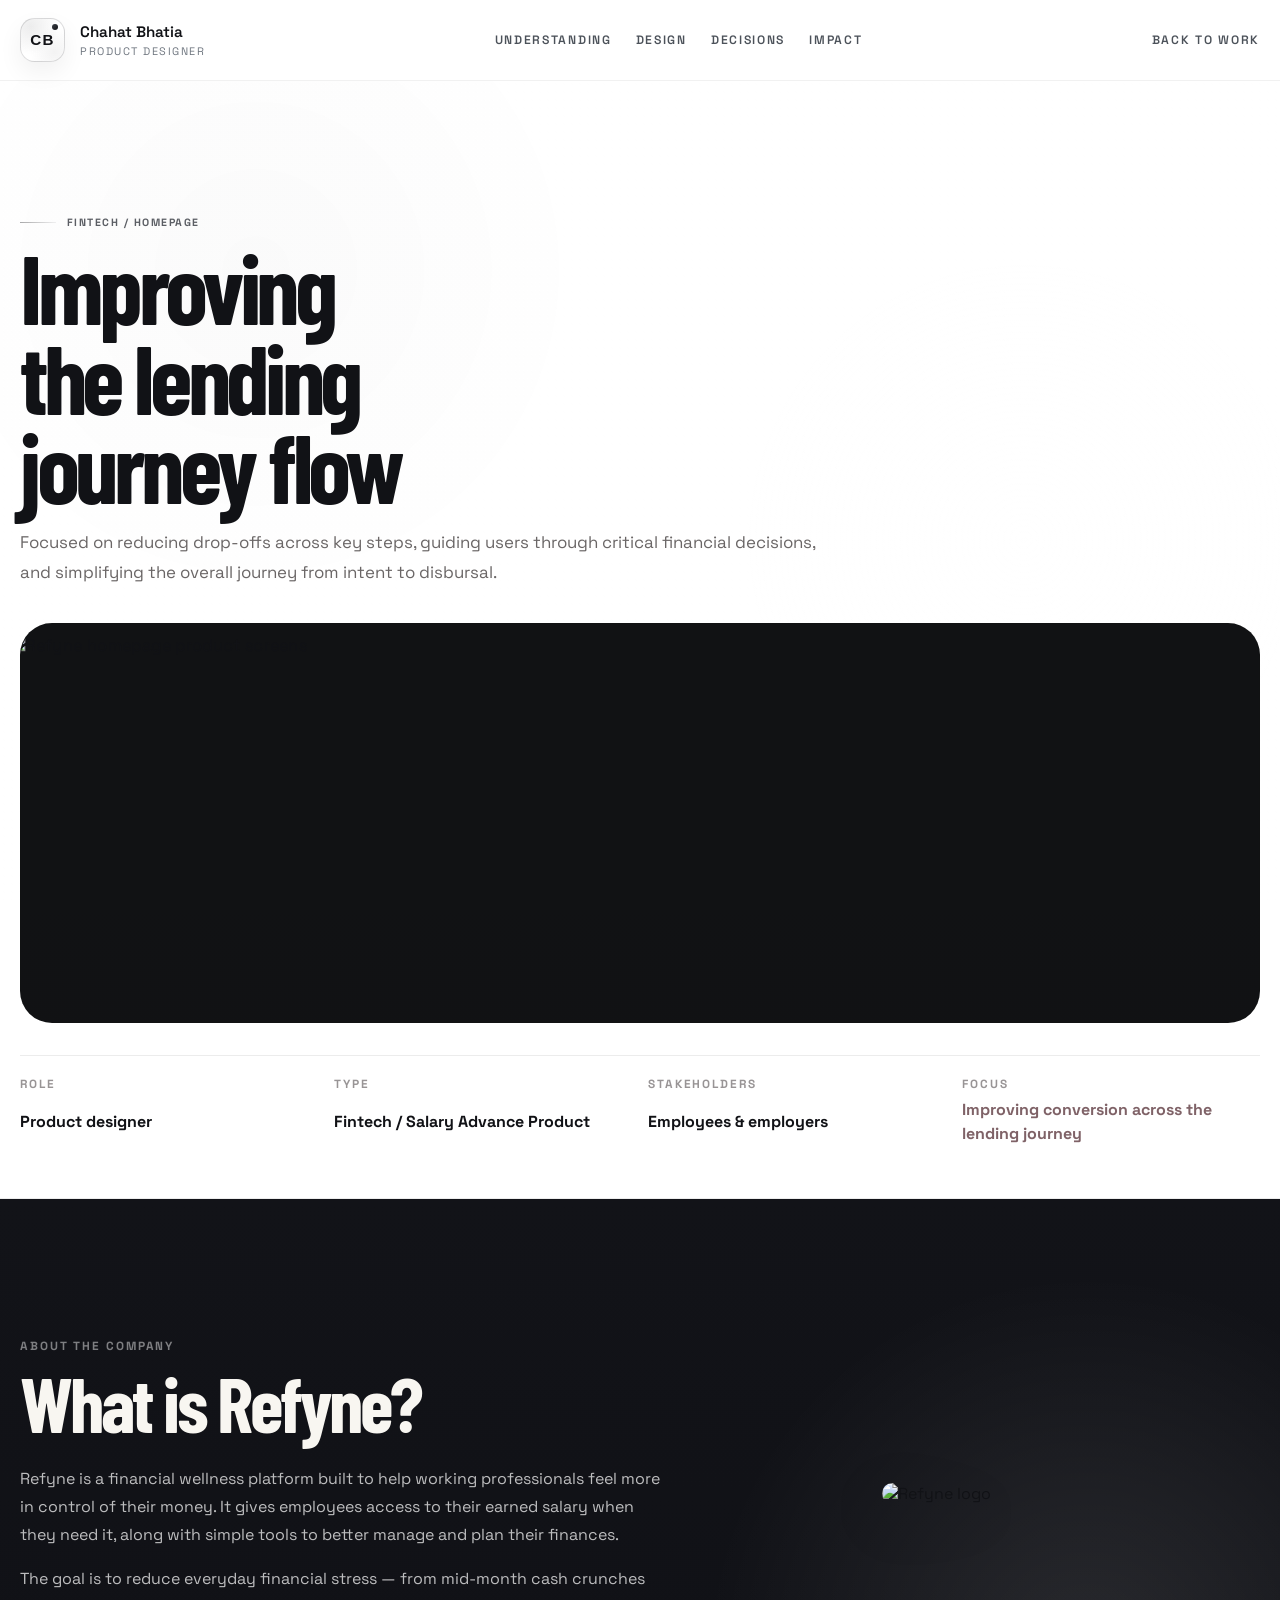
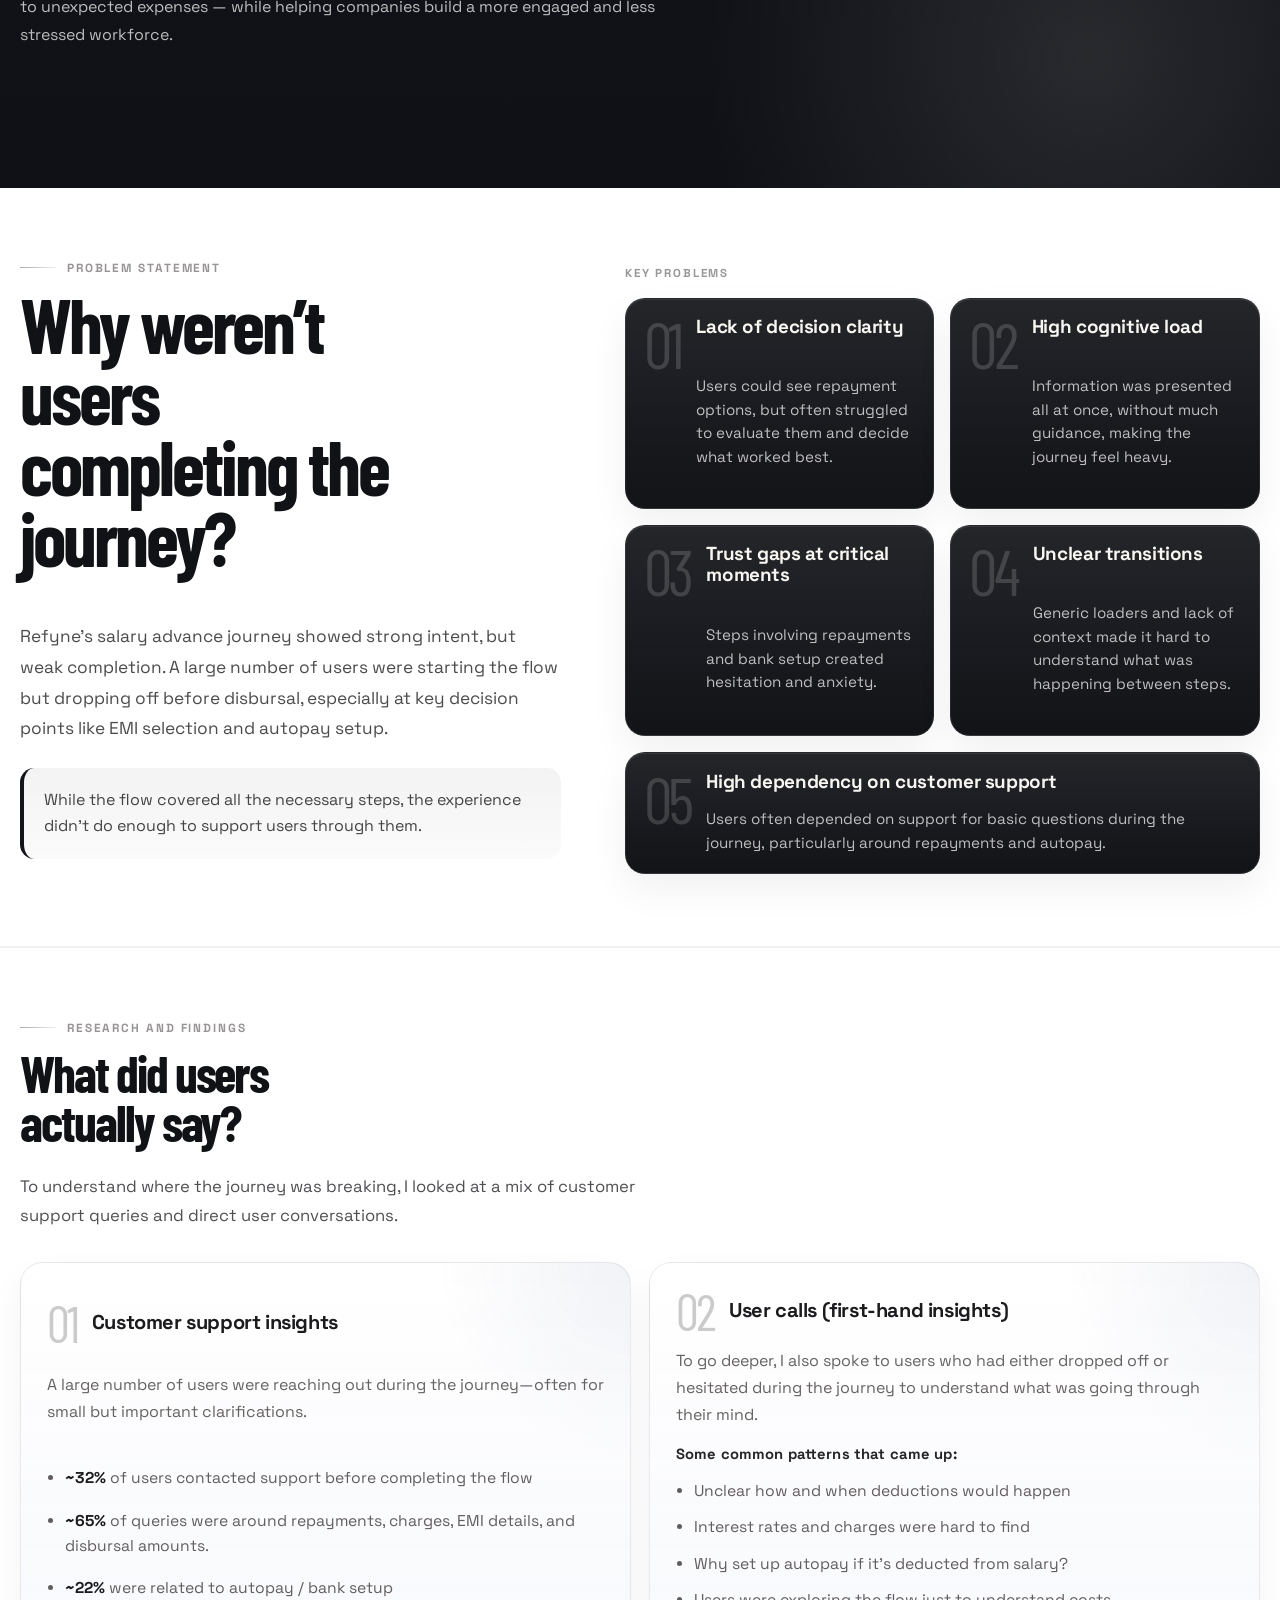
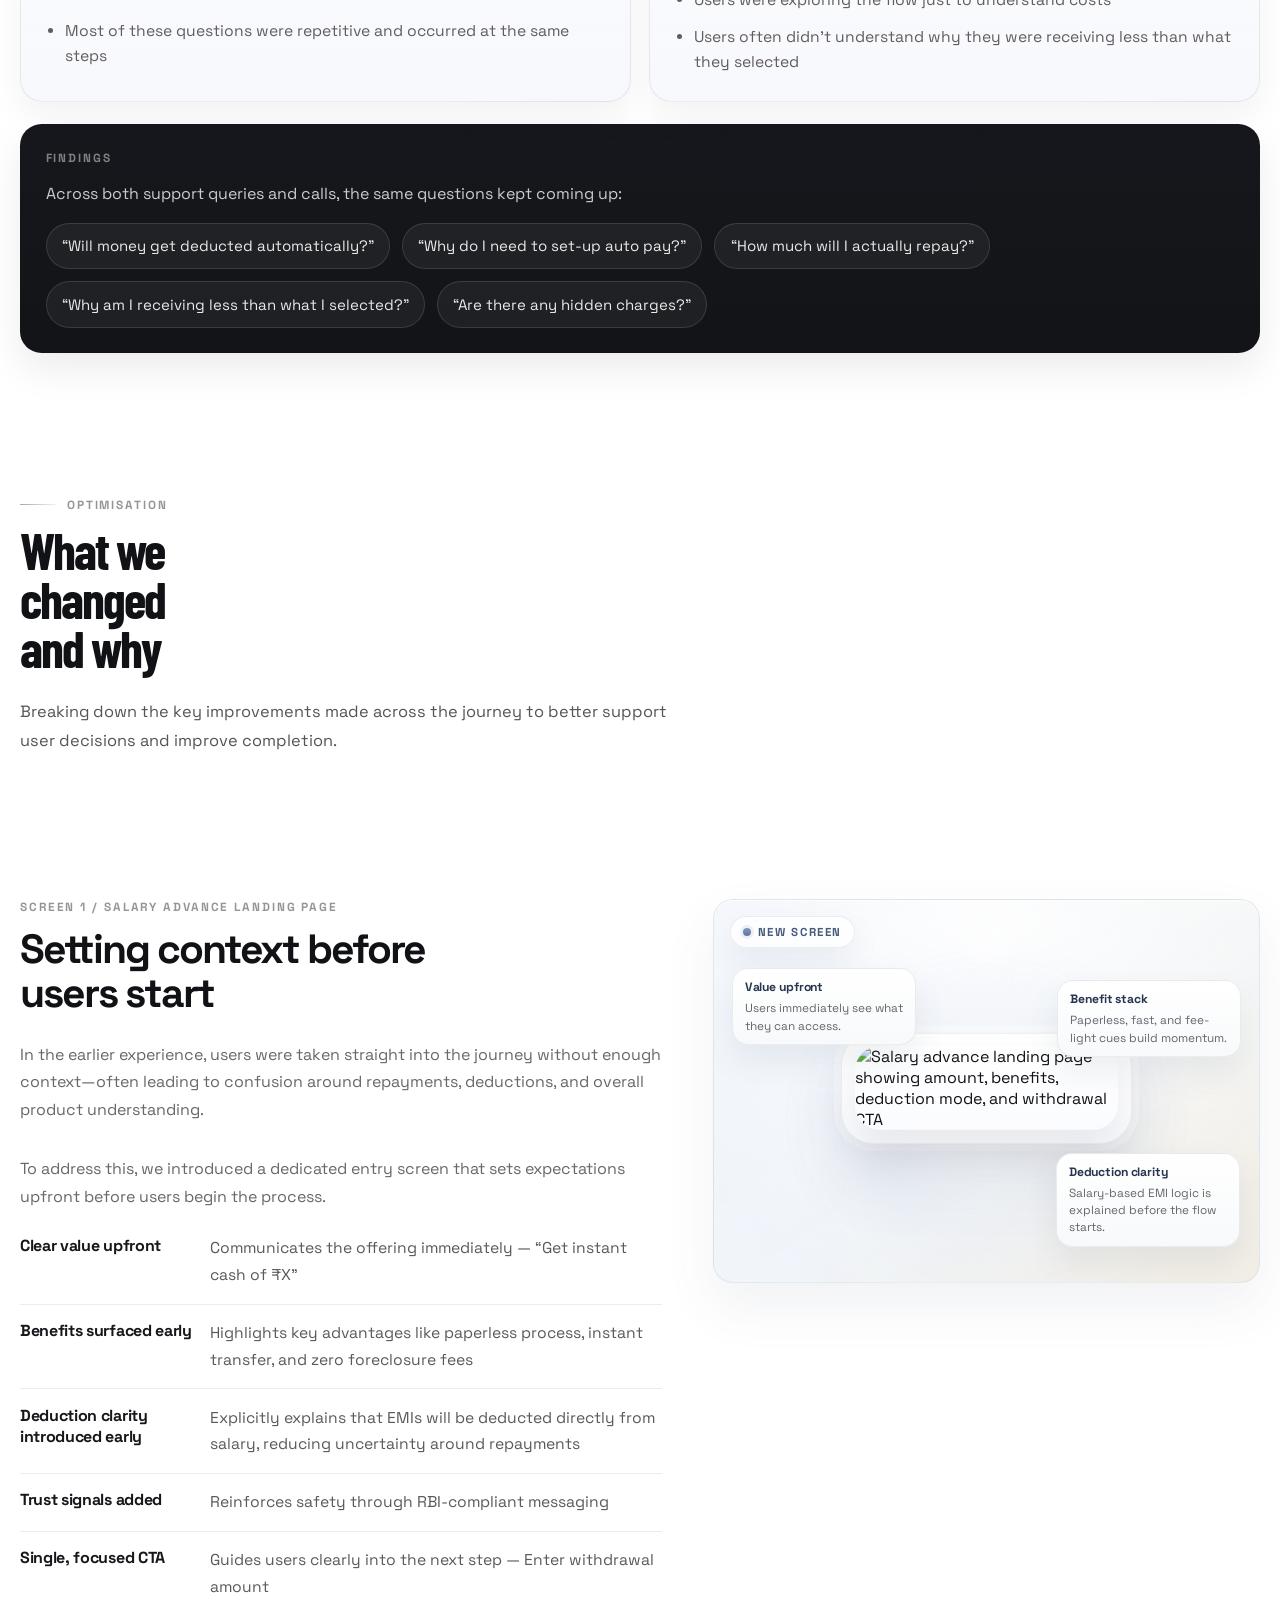
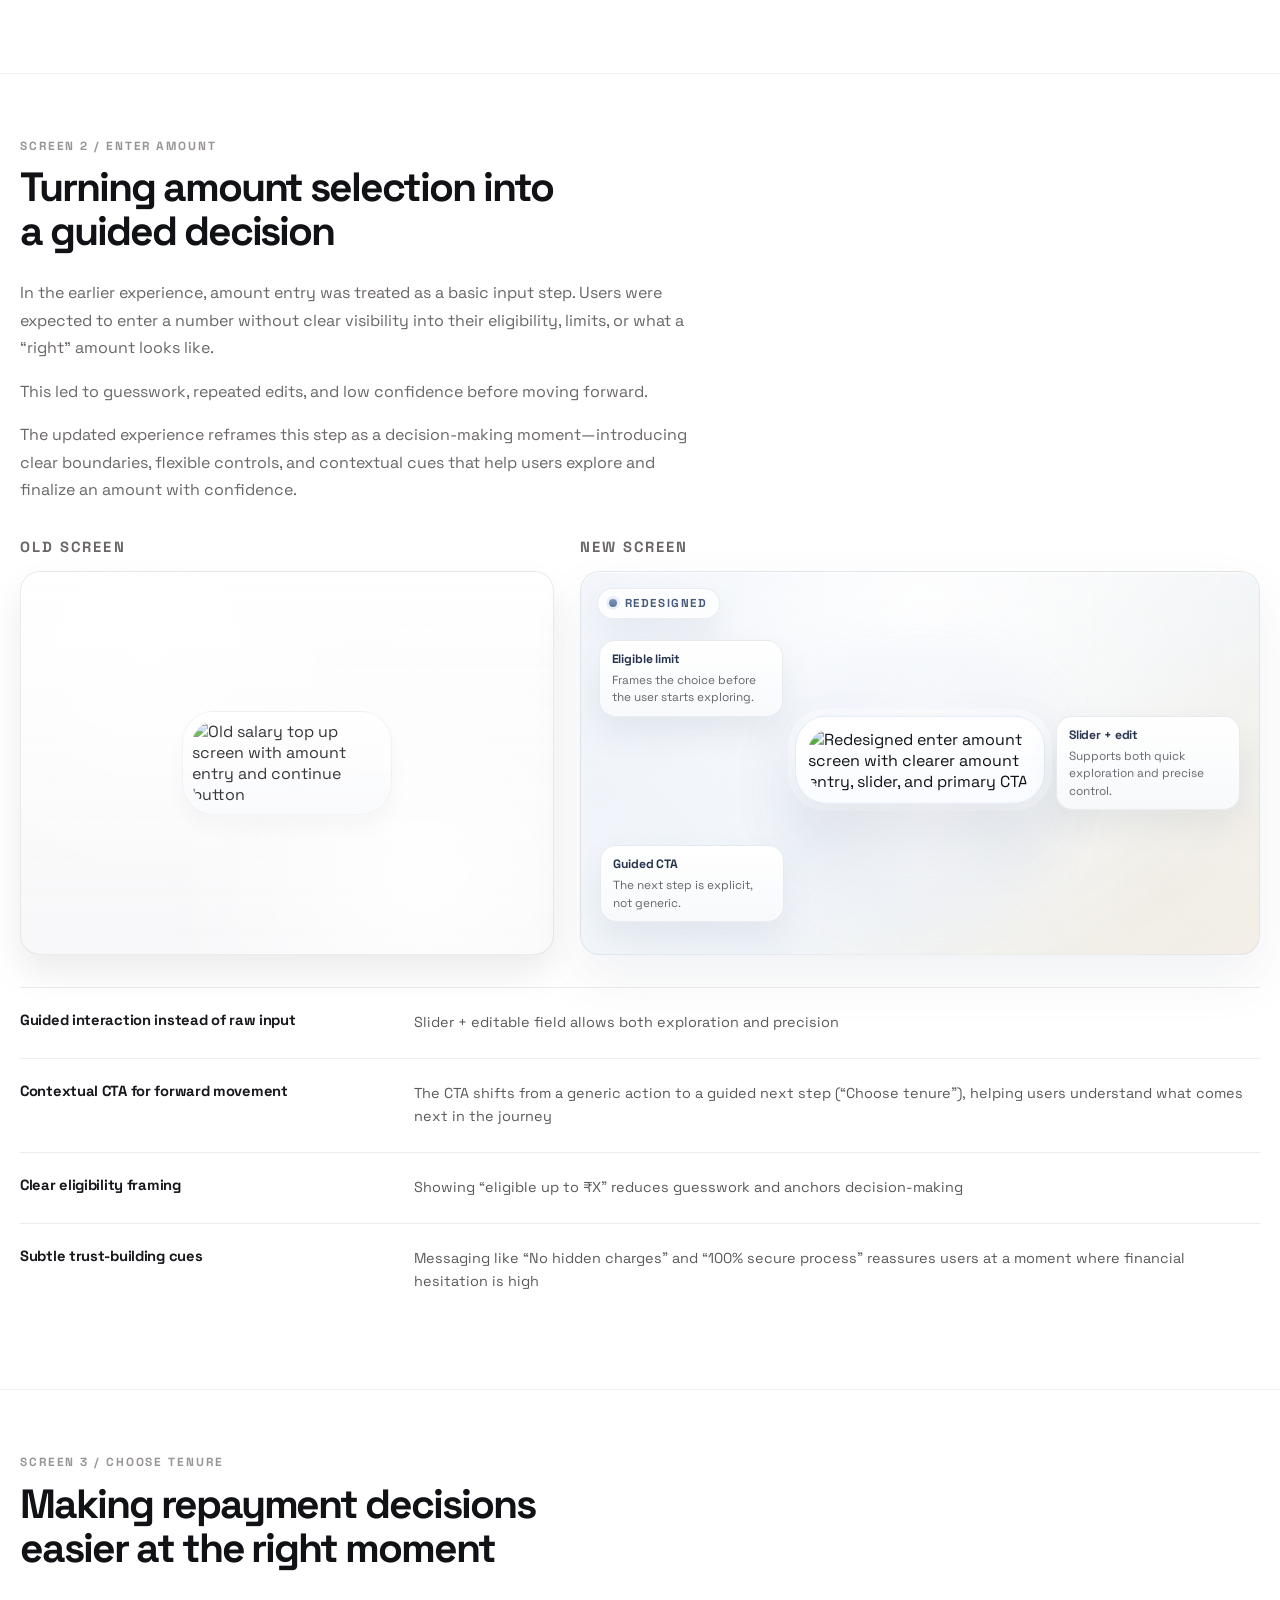
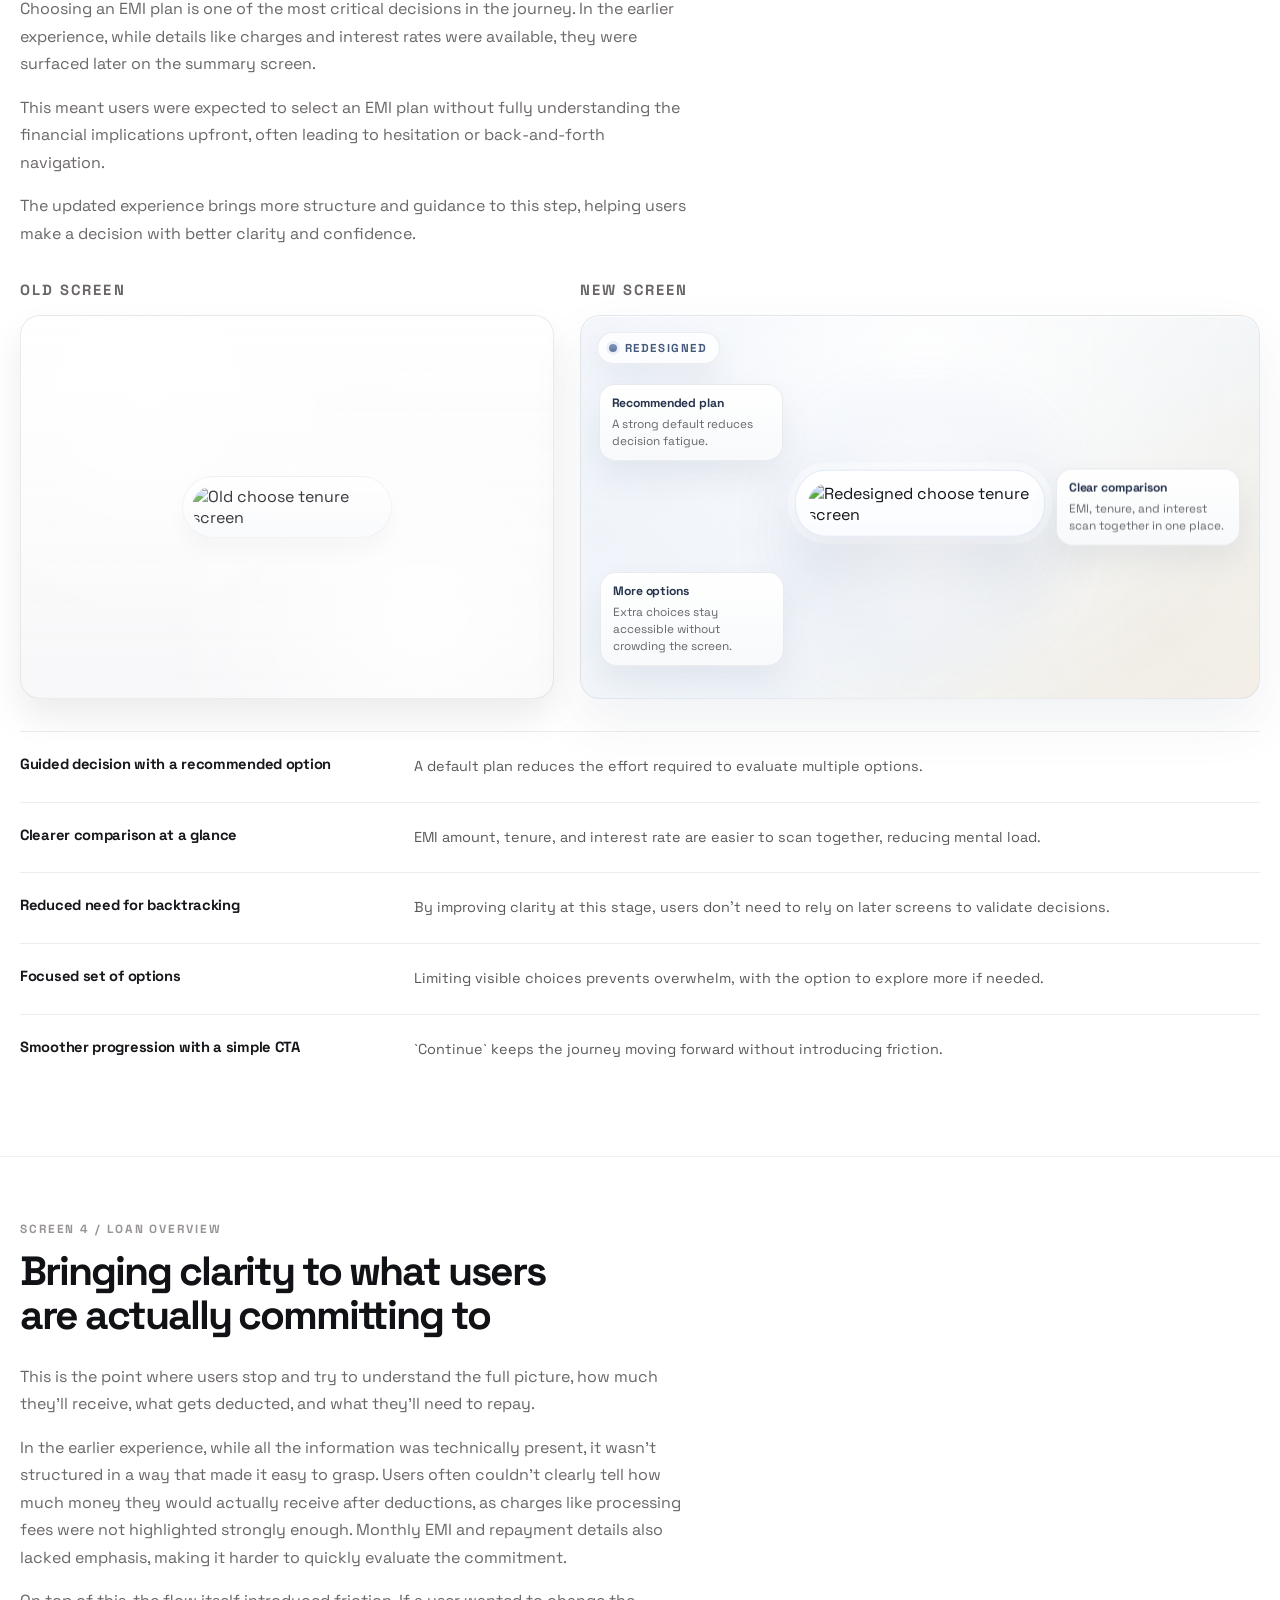
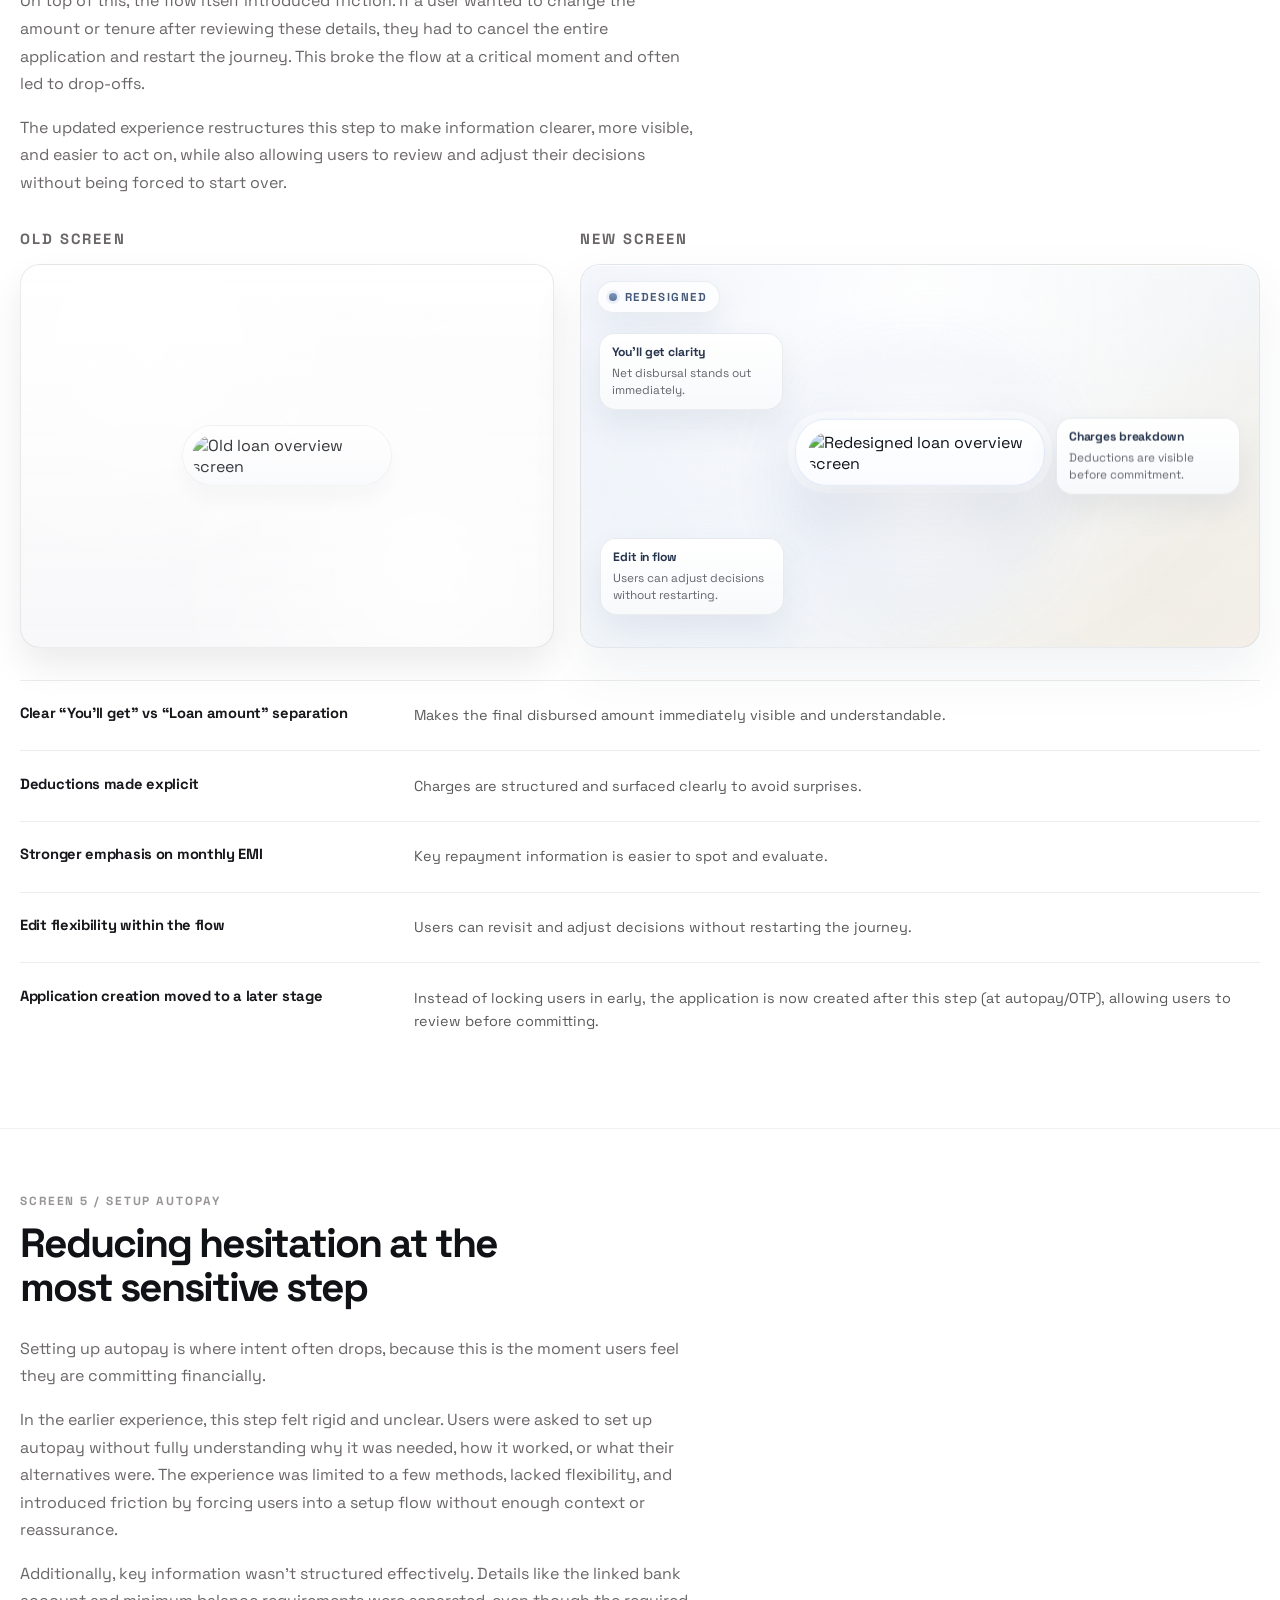
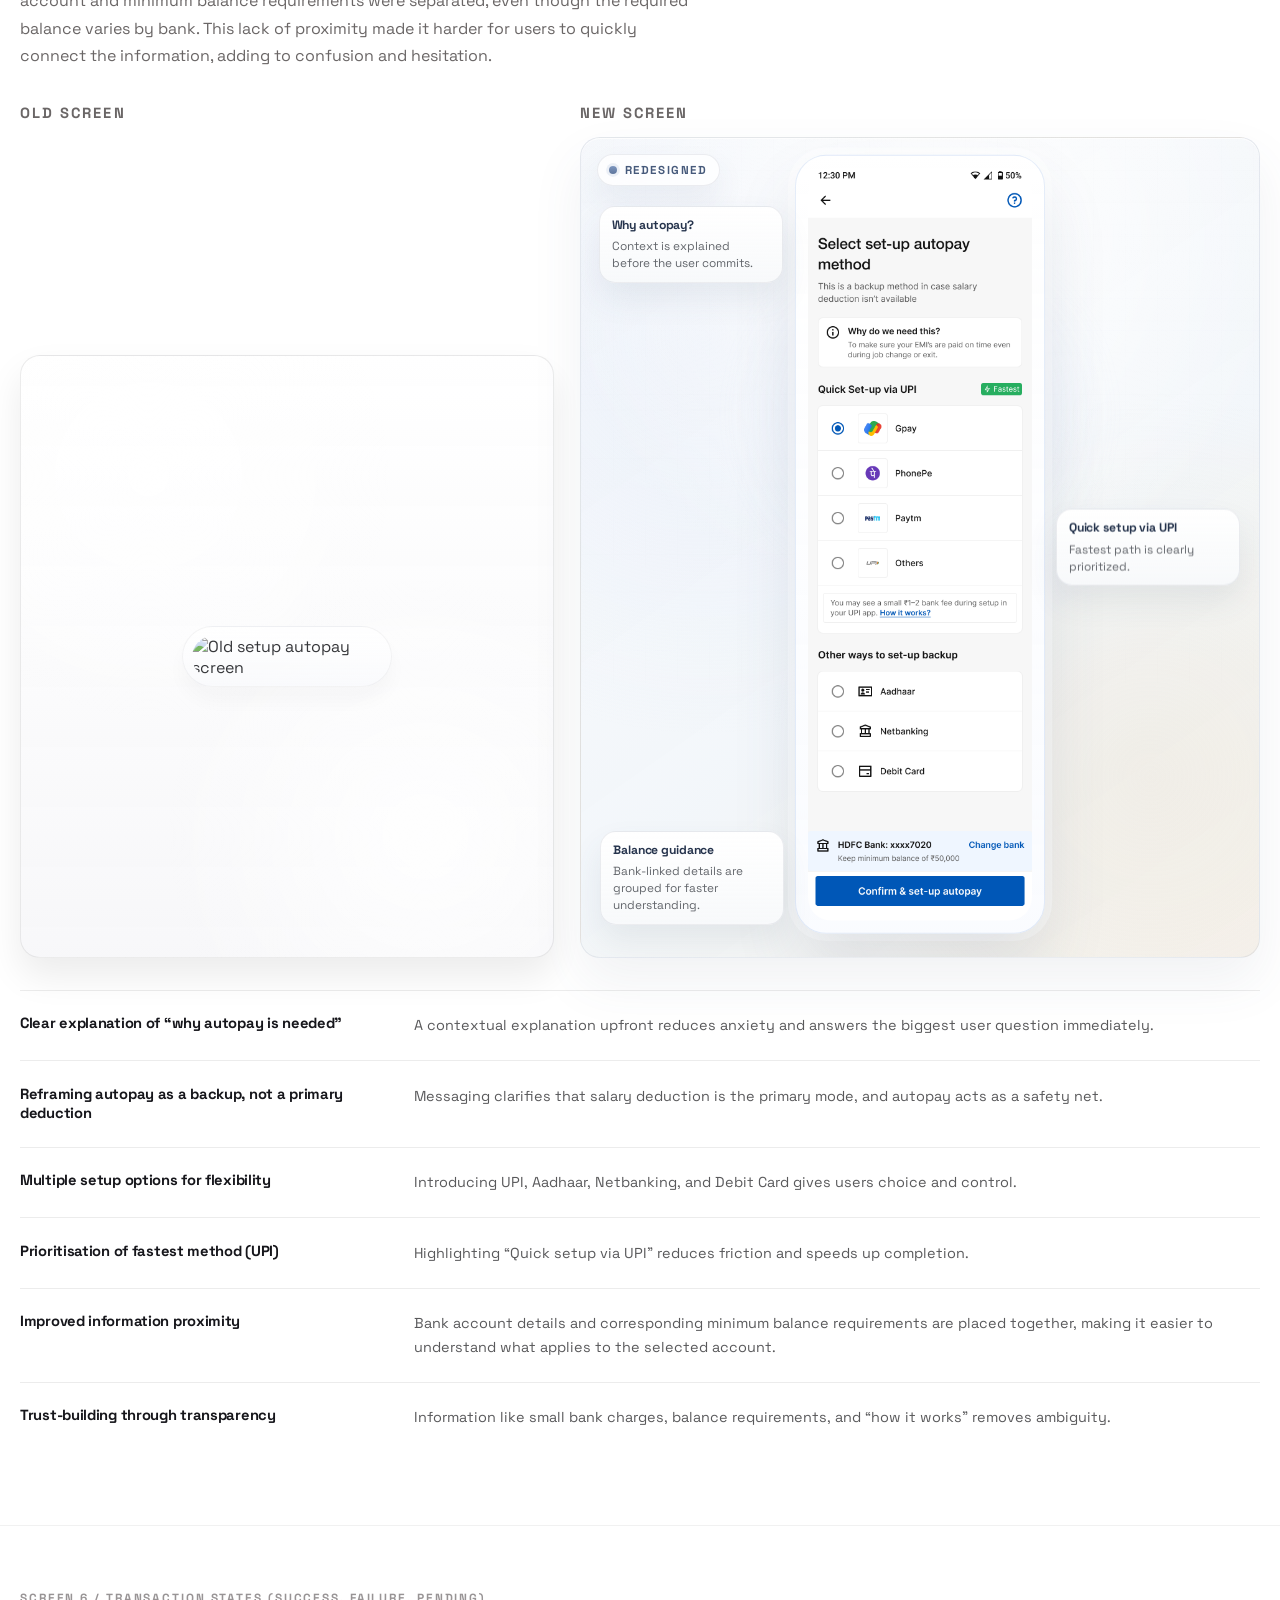
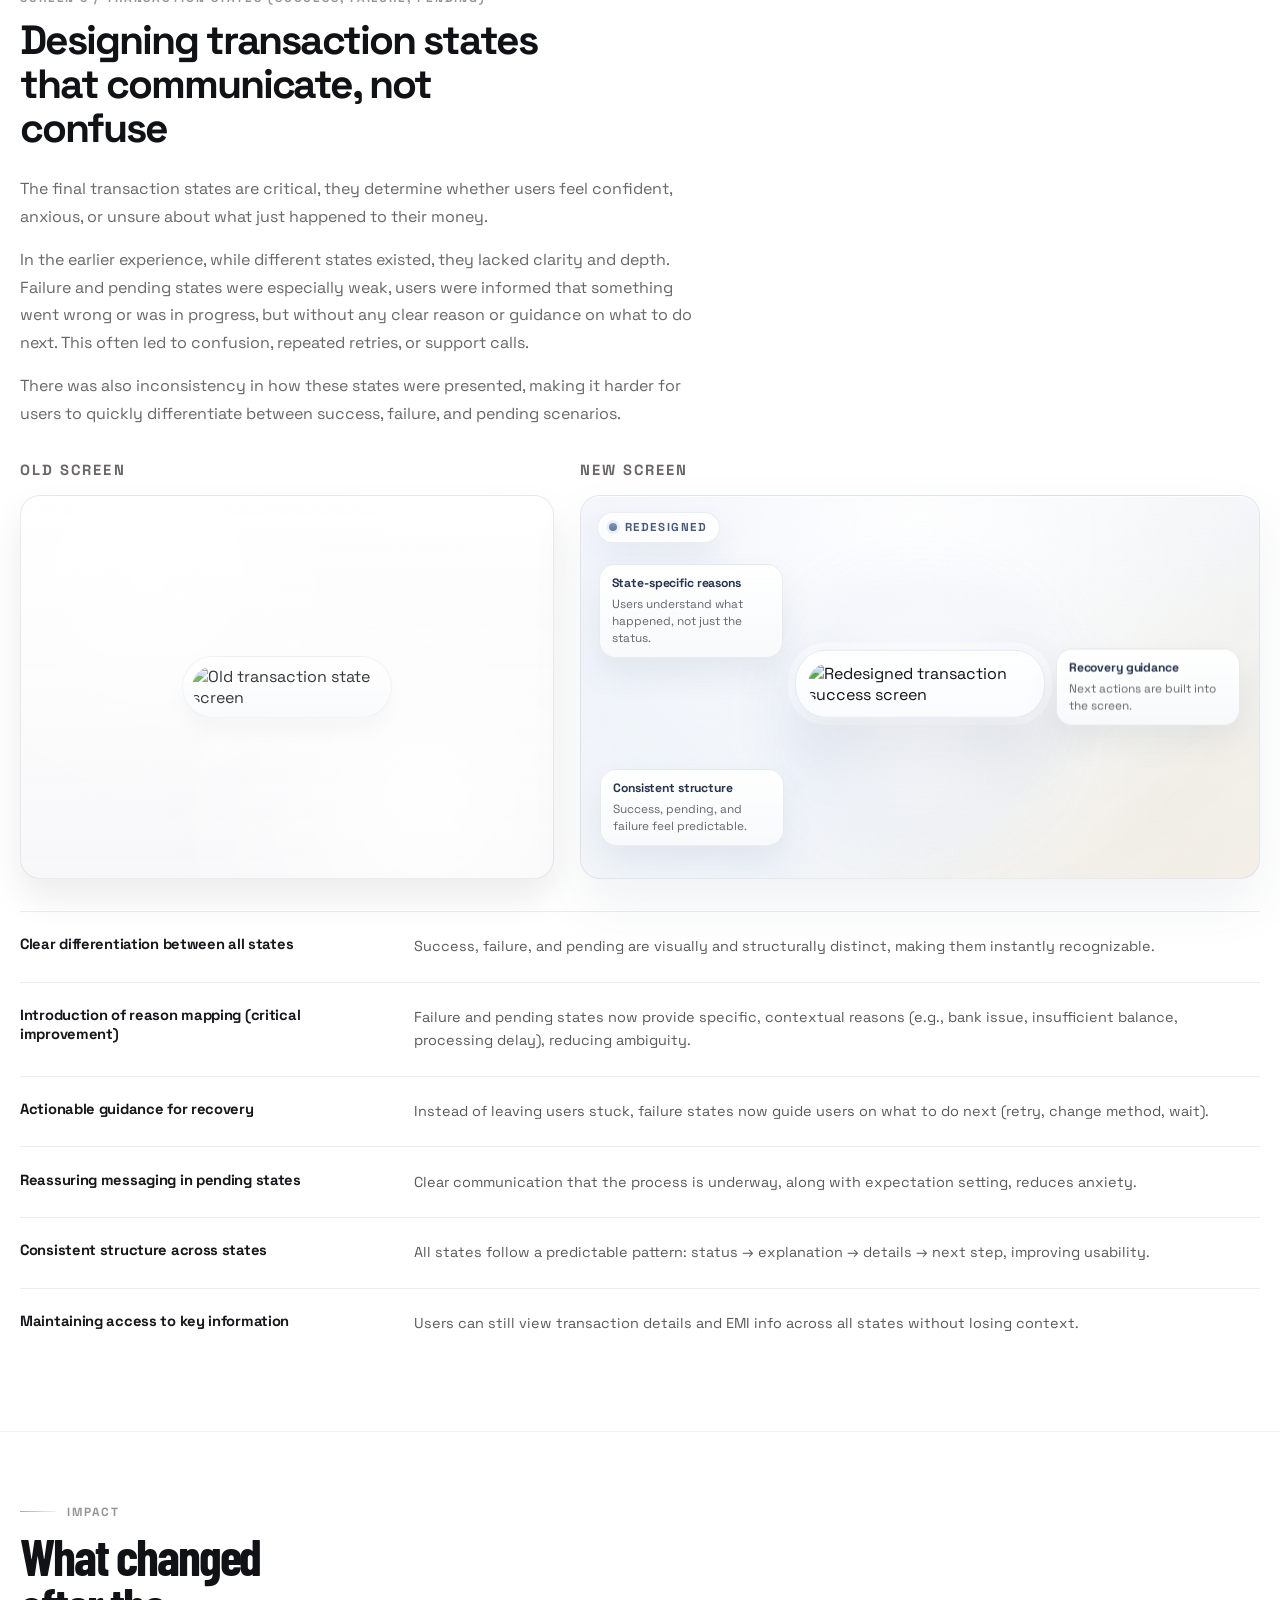
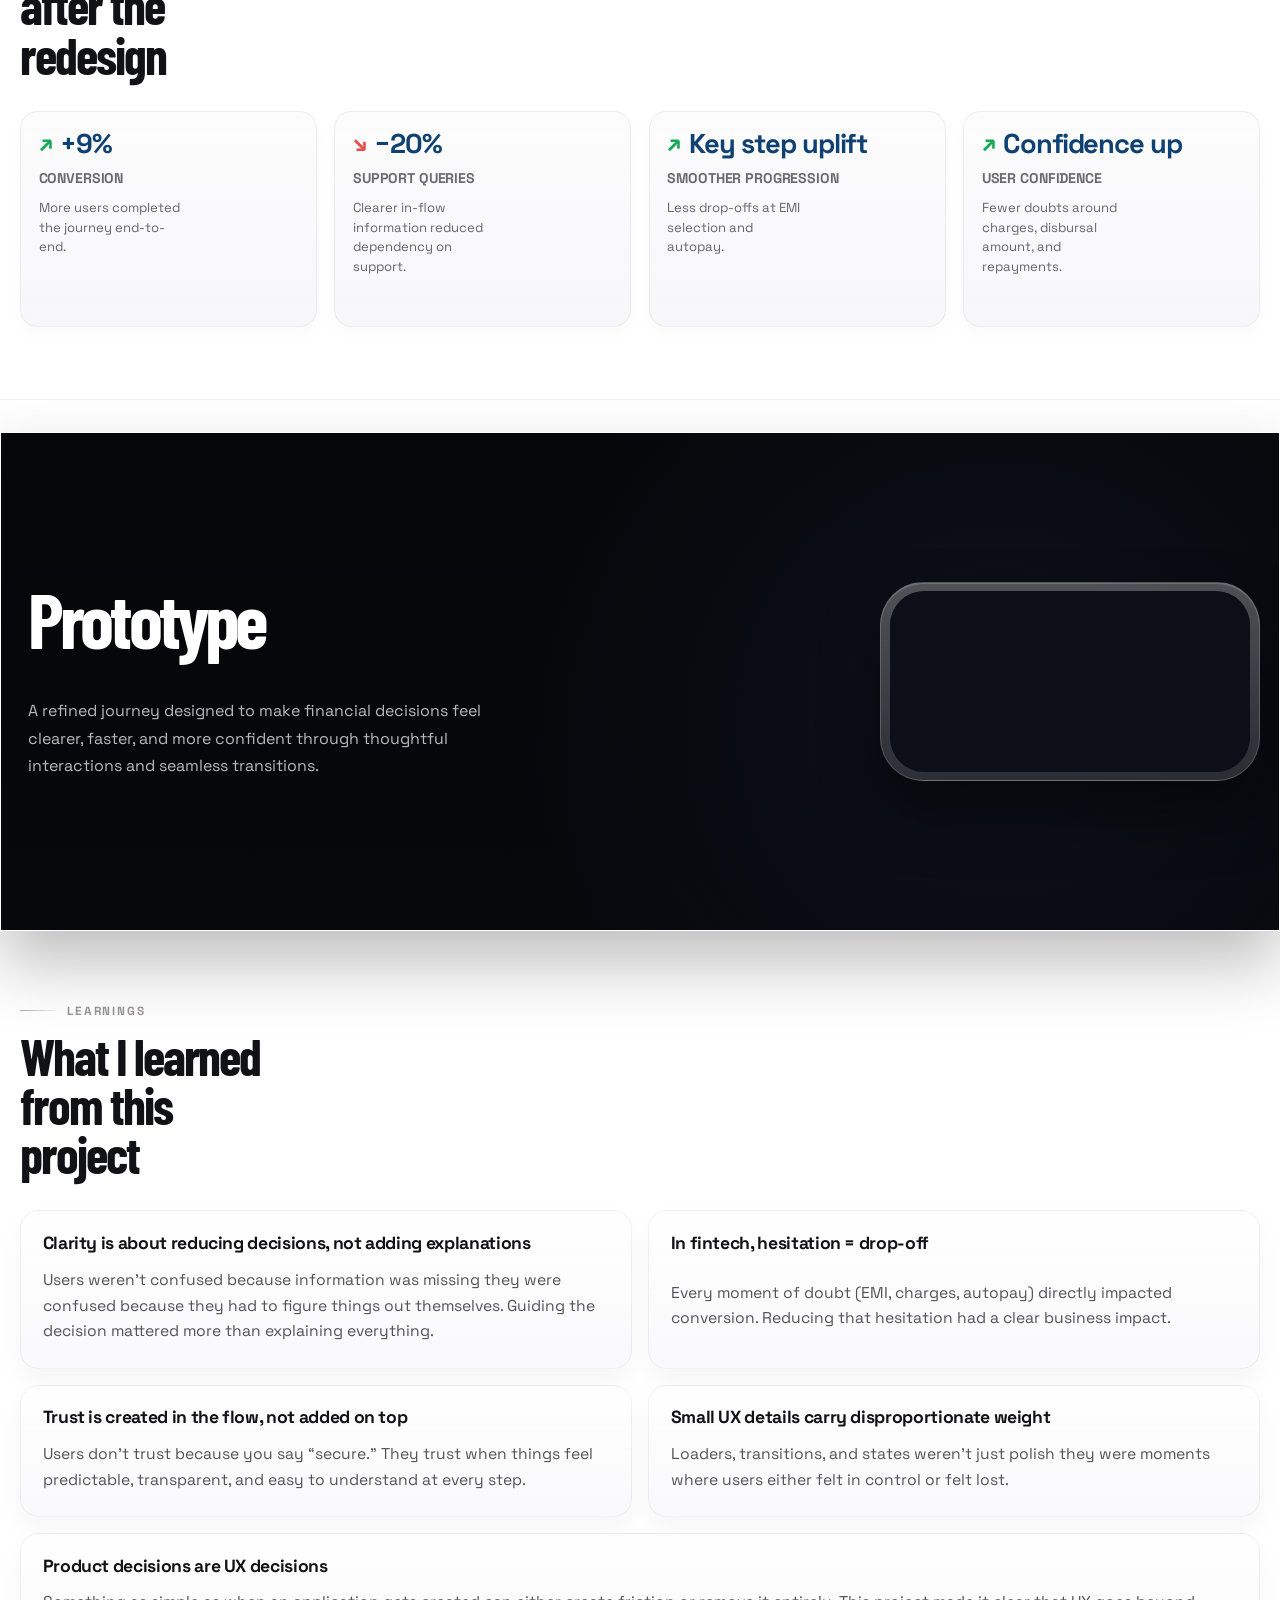
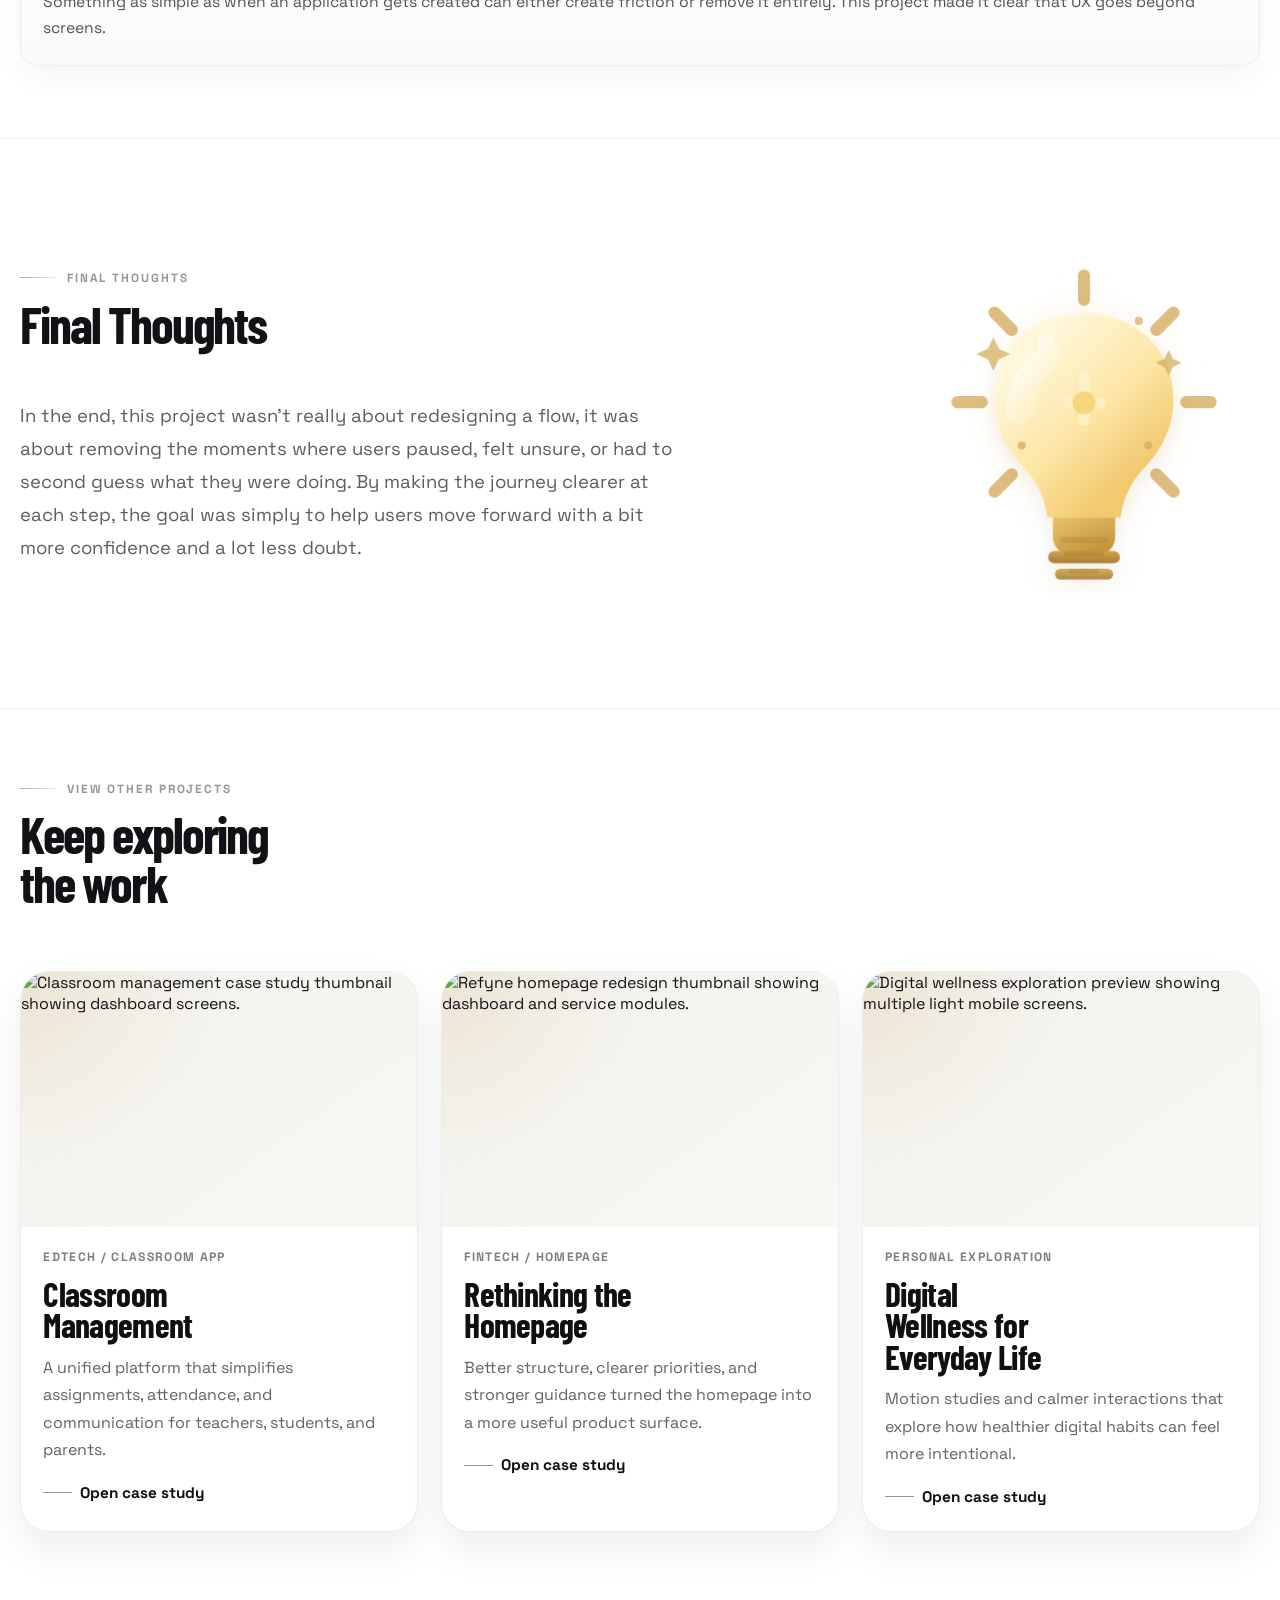
==== lending-case-study.html @ 8932e704 "Update lending autopay setup image" ====
<!DOCTYPE html>
<html lang="en">
  <head>
    <meta charset="UTF-8" />
    <meta name="viewport" content="width=device-width, initial-scale=1.0" />
    <title>Improving how users move through a lending journey | Chahat Bhatia</title>
    <meta
      name="description"
      content="A product design case study by Chahat Bhatia on improving how users move through a lending journey."
    />
    <meta
      http-equiv="Cache-Control"
      content="no-store, no-cache, must-revalidate"
    />
    <meta http-equiv="Pragma" content="no-cache" />
    <meta http-equiv="Expires" content="0" />
    <link
      rel="icon"
      href="data:image/svg+xml,%3Csvg xmlns='http://www.w3.org/2000/svg' viewBox='0 0 64 64'%3E%3Crect width='64' height='64' fill='%230f0f10'/%3E%3Ctext x='50%25' y='57%25' text-anchor='middle' font-size='24' font-family='Arial, sans-serif' font-weight='700' letter-spacing='2' fill='%23f3efe8'%3ECB%3C/text%3E%3C/svg%3E"
    />
    <link rel="preconnect" href="https://fonts.googleapis.com" />
    <link rel="preconnect" href="https://fonts.gstatic.com" crossorigin />
    <link
      href="https://fonts.googleapis.com/css2?family=Barlow+Condensed:wght@500;600;700;800&family=Space+Grotesk:wght@400;500;600;700&display=swap"
      rel="stylesheet"
    />
    <link rel="stylesheet" href="./styles.css?v=lending-case-8" />
    <style>
      .case-doc-page--lending .case-doc-section--next {
        padding-top: clamp(5rem, 8vw, 7rem);
        padding-bottom: clamp(6rem, 9vw, 8rem);
      }

      .case-doc-page--lending .case-doc-next {
        display: grid;
        gap: clamp(1.5rem, 3vw, 2.25rem);
      }

      .case-doc-page--lending .case-doc-next .case-doc-section__header {
        gap: 0.85rem;
      }

      .case-doc-page--lending .case-doc-next .case-doc-section__header h2 {
        max-width: 14ch;
      }

      .case-doc-page--lending .case-doc-next__intro {
        max-width: 42rem;
      }

      .case-doc-page--lending .case-doc-next__intro p {
        margin: 0;
        color: rgba(16, 16, 18, 0.68);
        font-size: clamp(1.08rem, 1.45vw, 1.2rem);
        line-height: 1.78;
      }

      .case-doc-page--lending .case-doc-next__intro p + p {
        margin-top: 1rem;
      }

      .case-doc-page--lending .case-doc-next--final .case-doc-next__split {
        display: grid;
        grid-template-columns: minmax(0, 1fr) minmax(16rem, 22rem);
        align-items: center;
        gap: clamp(2rem, 4vw, 4.5rem);
      }

      .case-doc-page--lending .case-doc-next--final .case-doc-next__content {
        display: grid;
        gap: clamp(1.35rem, 2vw, 1.8rem);
      }

      .case-doc-page--lending .case-doc-next--final .case-doc-section__header h2 {
        max-width: none;
      }

      .case-doc-page--lending .case-doc-next__illustration {
        width: min(100%, 22rem);
        margin: 0;
        justify-self: end;
      }

      .case-doc-page--lending .case-doc-next__illustration svg {
        display: block;
        width: 100%;
        height: auto;
      }

      .case-doc-page--lending .case-doc-next__illustration [data-bulb-halo],
      .case-doc-page--lending .case-doc-next__illustration [data-bulb-core],
      .case-doc-page--lending .case-doc-next__illustration [data-bulb-rays] {
        transform-box: fill-box;
        transform-origin: center center;
      }

      .case-doc-page--lending .case-doc-next__illustration [data-bulb-halo] {
        animation: lendingFinalThoughtsBulbGlow 4.6s ease-in-out infinite;
      }

      .case-doc-page--lending .case-doc-next__illustration [data-bulb-core] {
        animation: lendingFinalThoughtsBulbCore 4.6s ease-in-out infinite;
      }

      .case-doc-page--lending .case-doc-next__illustration [data-bulb-rays] {
        animation: lendingFinalThoughtsBulbRays 4.6s ease-in-out infinite;
      }

      .case-doc-page--lending .case-doc-optimisation-step__placeholder,
      .case-doc-page--lending .case-doc-optimisation-compare__visual--new {
        position: relative;
        isolation: isolate;
        overflow: hidden;
        border: 1px solid rgba(124, 136, 158, 0.14);
        background:
          radial-gradient(circle at 50% 12%, rgba(255, 255, 255, 0.94), transparent 23rem),
          radial-gradient(circle at 18% 24%, rgba(221, 230, 246, 0.42), transparent 25rem),
          radial-gradient(circle at 84% 78%, rgba(232, 223, 207, 0.34), transparent 24rem),
          linear-gradient(145deg, rgba(250, 251, 253, 0.98), rgba(242, 246, 250, 0.96) 58%, rgba(246, 243, 238, 0.94)),
          #f7f6f3;
        box-shadow:
          inset 0 1px 0 rgba(255, 255, 255, 0.88),
          0 1.5rem 3.25rem rgba(73, 88, 118, 0.08);
      }

      .case-doc-page--lending .case-doc-optimisation-step__placeholder::before,
      .case-doc-page--lending .case-doc-optimisation-compare__visual--new::before {
        content: "";
        position: absolute;
        left: 50%;
        top: 14%;
        width: clamp(14rem, 38vw, 23rem);
        height: clamp(14rem, 34vw, 20rem);
        transform: translateX(-50%);
        border-radius: 999px;
        background: radial-gradient(circle, rgba(255, 255, 255, 0.9) 0%, rgba(214, 225, 244, 0.24) 48%, rgba(214, 225, 244, 0) 76%);
        filter: blur(18px);
        opacity: 0.82;
        z-index: 0;
      }

      .case-doc-page--lending .case-doc-optimisation-step__placeholder::after,
      .case-doc-page--lending .case-doc-optimisation-compare__visual--new::after {
        content: "";
        position: absolute;
        inset: 0;
        background:
          linear-gradient(180deg, rgba(255, 255, 255, 0.34), rgba(255, 255, 255, 0.06) 34%, transparent 72%),
          linear-gradient(90deg, rgba(104, 118, 145, 0.03) 1px, transparent 1px),
          linear-gradient(180deg, rgba(104, 118, 145, 0.03) 1px, transparent 1px);
        background-repeat: no-repeat, repeat, repeat;
        background-size: auto, 32px 32px, 32px 32px;
        mask-image: linear-gradient(180deg, rgba(0, 0, 0, 0.26), transparent 82%);
        z-index: 0;
      }

      .case-doc-page--lending .case-doc-optimisation-step__phone-frame,
      .case-doc-page--lending .case-doc-optimisation-compare__frame--new {
        position: relative;
        z-index: 2;
        transform: translateY(-0.2rem);
        box-shadow:
          0 2.1rem 4rem rgba(70, 84, 114, 0.13),
          0 0 0 0.45rem rgba(255, 255, 255, 0.42),
          inset 0 1px 0 rgba(255, 255, 255, 0.9);
      }

      .case-doc-page--lending .case-doc-optimisation-compare__visual--old .case-doc-optimisation-compare__frame {
        opacity: 0.84;
        filter: saturate(0.88);
        box-shadow: 0 0.8rem 1.7rem rgba(18, 18, 22, 0.04);
      }

      .case-doc-page--lending .case-doc-optimisation-badge {
        position: absolute;
        top: 1rem;
        left: 1rem;
        z-index: 3;
        display: inline-flex;
        align-items: center;
        gap: 0.45rem;
        padding: 0.48rem 0.72rem;
        border-radius: 999px;
        background: rgba(255, 255, 255, 0.78);
        border: 1px solid rgba(118, 130, 152, 0.14);
        box-shadow: 0 0.9rem 1.8rem rgba(70, 84, 114, 0.08);
        color: #465a7b;
        font-size: 0.72rem;
        font-weight: 800;
        letter-spacing: 0.14em;
        text-transform: uppercase;
        backdrop-filter: blur(14px);
      }

      .case-doc-page--lending .case-doc-optimisation-badge::before {
        content: "";
        width: 0.5rem;
        height: 0.5rem;
        border-radius: 999px;
        background: linear-gradient(180deg, #7d96bf, #5f769c);
        box-shadow: 0 0 0 0.18rem rgba(125, 150, 191, 0.14);
      }

      .case-doc-page--lending .case-doc-optimisation-callouts {
        position: absolute;
        inset: 0;
        z-index: 3;
        pointer-events: none;
      }

      .case-doc-page--lending .case-doc-optimisation-callout {
        position: absolute;
        max-width: 11.5rem;
        padding: 0.62rem 0.75rem 0.66rem;
        border-radius: 1rem;
        border: 1px solid rgba(118, 130, 152, 0.14);
        background:
          linear-gradient(180deg, rgba(255, 255, 255, 0.9), rgba(246, 248, 250, 0.82)),
          rgba(255, 255, 255, 0.86);
        box-shadow: 0 1rem 2rem rgba(70, 84, 114, 0.09);
        color: rgba(27, 31, 38, 0.68);
        font-size: 0.74rem;
        line-height: 1.45;
        backdrop-filter: blur(14px);
      }

      .case-doc-page--lending .case-doc-optimisation-callout strong {
        display: block;
        margin-bottom: 0.16rem;
        color: #26344d;
        font-size: 0.76rem;
        font-weight: 700;
        letter-spacing: -0.01em;
      }

      .case-doc-page--lending .case-doc-optimisation-callout--tl {
        top: 4.25rem;
        left: 1.1rem;
      }

      .case-doc-page--lending .case-doc-optimisation-callout--tr {
        top: 5rem;
        right: 1.1rem;
      }

      .case-doc-page--lending .case-doc-optimisation-callout--bl {
        bottom: 2rem;
        left: 1.2rem;
      }

      .case-doc-page--lending .case-doc-optimisation-callout--br {
        right: 1.2rem;
        bottom: 2.2rem;
      }

      .case-doc-page--lending .case-doc-optimisation-callout--mr {
        top: 50%;
        right: 1.2rem;
        transform: translateY(-50%);
      }

      .case-doc-page--lending .case-doc-optimisation-callout--ml {
        top: 50%;
        left: 1.2rem;
        transform: translateY(-50%);
      }

      @keyframes lendingFinalThoughtsBulbGlow {
        0%,
        100% {
          opacity: 0.52;
          transform: scale(0.96);
        }

        45%,
        55% {
          opacity: 1;
          transform: scale(1.03);
        }
      }

      @keyframes lendingFinalThoughtsBulbCore {
        0%,
        100% {
          opacity: 0.88;
          transform: scale(0.985);
        }

        45%,
        55% {
          opacity: 1;
          transform: scale(1.01);
        }
      }

      @keyframes lendingFinalThoughtsBulbRays {
        0%,
        100% {
          opacity: 0.42;
        }

        45%,
        55% {
          opacity: 0.82;
        }
      }

      @media (max-width: 1120px) {
        .case-doc-page--lending .case-doc-next--final .case-doc-next__split {
          grid-template-columns: 1fr;
          gap: 1.8rem;
        }

        .case-doc-page--lending .case-doc-next__illustration {
          justify-self: center;
          width: min(100%, 18rem);
        }

        .case-doc-page--lending .case-doc-optimisation-callout {
          max-width: 9.4rem;
          font-size: 0.68rem;
        }

        .case-doc-page--lending .case-doc-optimisation-callout strong {
          font-size: 0.71rem;
        }

        .case-doc-page--lending .case-doc-optimisation-callout--tl,
        .case-doc-page--lending .case-doc-optimisation-callout--tr {
          top: 4.7rem;
        }
      }

      @media (max-width: 720px) {
        .case-doc-page--lending .case-doc-optimisation-callouts {
          display: none;
        }

        .case-doc-page--lending .case-doc-optimisation-badge {
          top: 0.8rem;
          left: 0.8rem;
        }
      }
    </style>
  </head>
  <body class="case-page case-doc-page case-doc-page--lending">
    <header class="site-header case-page__header" id="top">
      <div class="shell site-header__inner">
        <a
          class="brand"
          href="./index.html#top"
          aria-label="Back to Chahat Bhatia portfolio"
        >
          <span class="brand__mark">CB</span>
          <span class="brand__text">
            <strong>Chahat Bhatia</strong>
            <small>Product Designer</small>
          </span>
        </a>

        <nav class="site-nav" aria-label="Case study sections">
          <a href="#understanding">Understanding</a>
          <a href="#old-flow">Design</a>
          <a href="#optimisation-step-1">Decisions</a>
          <a href="#impact">Impact</a>
        </nav>

        <a class="site-header__cta" href="./index.html#work">Back to work</a>
      </div>
    </header>

    <main class="case-doc">
      <section class="case-doc-hero" id="overview">
        <div class="shell reveal">
          <p class="kicker">Fintech / Homepage</p>
          <div class="case-doc-hero__grid">
            <div class="case-doc-hero__title">
              <h1>Improving the lending journey flow</h1>
            </div>

            <div class="case-doc-hero__summary">
              <p>
                Focused on reducing drop-offs across key steps, guiding users
                through critical financial decisions, and simplifying the
                overall journey from intent to disbursal.
              </p>
            </div>
          </div>

          <figure
            class="case-doc-cover case-doc-cover--classroom"
            aria-label="Refyne homepage case study thumbnail"
          >
            <div class="case-doc-cover__visual">
              <img
                class="case-doc-cover__image case-doc-cover__image--classroom"
                src="./assets/lending-cover.png"
                alt="Refyne homepage product screens"
              />
            </div>
          </figure>

          <div class="case-doc-meta" aria-label="Refyne homepage metadata">
            <div class="case-doc-meta__item">
              <span>Role</span>
              <strong>Product designer</strong>
            </div>
            <div class="case-doc-meta__item">
              <span>Type</span>
              <strong>Fintech / Salary Advance Product</strong>
            </div>
            <div class="case-doc-meta__item">
              <span>Stakeholders</span>
              <strong>Employees &amp; employers</strong>
            </div>
            <div class="case-doc-meta__item case-doc-meta__item--impact">
              <span>Focus</span>
              <strong>Improving conversion across the lending journey</strong>
            </div>
          </div>
        </div>
      </section>

      <section class="case-doc-section case-doc-company" id="company">
        <div class="shell reveal">
          <div class="case-doc-company__grid">
            <div class="case-doc-company__copy">
              <div class="case-doc-section__header">
                <p class="kicker">About the company</p>
                <h2>What is Refyne?</h2>
              </div>

              <div class="case-doc-section__body">
                <p>
                  Refyne is a financial wellness platform built to help working
                  professionals feel more in control of their money. It gives
                  employees access to their earned salary when they need it,
                  along with simple tools to better manage and plan their
                  finances.
                </p>

                <p>
                  The goal is to reduce everyday financial stress — from
                  mid-month cash crunches to unexpected expenses — while helping
                  companies build a more engaged and less stressed workforce.
                </p>
              </div>
            </div>

            <div class="case-doc-company__visual" data-company-visual>
              <img
                class="case-doc-company__logo"
                src="./assets/refyne-logo.png"
                alt="Refyne logo"
              />

              <div class="case-doc-company__tags" aria-label="Refyne platform strengths">
                <span class="case-doc-company__chip">Instant Salary Access</span>
                <span class="case-doc-company__chip">Financial Wellness</span>
                <span class="case-doc-company__chip">Peace of Mind</span>
              </div>
            </div>
          </div>
        </div>
      </section>

      <section class="case-doc-section case-doc-research" id="understanding">
        <div class="shell reveal">
          <div class="case-doc-problem case-doc-problem--lending">
            <div class="case-doc-problem__copy">
              <div class="case-doc-section__header">
                <p class="kicker">Problem Statement</p>
                <h2>Why weren’t users completing the journey?</h2>
              </div>

              <div class="case-doc-section__body case-doc-problem__intro">
                <p>
                  Refyne&rsquo;s salary advance journey showed strong intent, but
                  weak completion. A large number of users were starting the
                  flow but dropping off before disbursal, especially at key
                  decision points like EMI selection and autopay setup.
                </p>
              </div>

              <div class="case-doc-problem__note">
                While the flow covered all the necessary steps, the experience
                didn&rsquo;t do enough to support users through them.
              </div>
            </div>

            <div class="case-doc-problem__stack">
              <div class="case-doc-problem__label">Key Problems</div>

              <div
                class="case-doc-problem__grid"
                aria-label="Key lending journey problems"
              >
                <article class="case-doc-problem__card">
                  <span>01</span>
                  <h3>Lack of decision clarity</h3>
                  <p>
                    Users could see repayment options, but often struggled to
                    evaluate them and decide what worked best.
                  </p>
                </article>

                <article class="case-doc-problem__card">
                  <span>02</span>
                  <h3>High cognitive load</h3>
                  <p>
                    Information was presented all at once, without much
                    guidance, making the journey feel heavy.
                  </p>
                </article>

                <article class="case-doc-problem__card">
                  <span>03</span>
                  <h3>Trust gaps at critical moments</h3>
                  <p>
                    Steps involving repayments and bank setup created
                    hesitation and anxiety.
                  </p>
                </article>

                <article class="case-doc-problem__card">
                  <span>04</span>
                  <h3>Unclear transitions</h3>
                  <p>
                    Generic loaders and lack of context made it hard to
                    understand what was happening between steps.
                  </p>
                </article>

                <article class="case-doc-problem__card">
                  <span>05</span>
                  <h3>High dependency on customer support</h3>
                  <p>
                    Users often depended on support for basic questions during
                    the journey, particularly around repayments and autopay.
                  </p>
                </article>
              </div>
            </div>
          </div>
        </div>
      </section>

      <section class="case-doc-section case-doc-findings" id="research">
        <div class="shell reveal">
          <div class="case-doc-section__header case-doc-findings__header">
            <p class="kicker">Research and findings</p>
            <h2>What did users actually say?</h2>
          </div>

          <div class="case-doc-section__body case-doc-findings__intro">
            <p>
              To understand where the journey was breaking, I looked at a mix
              of customer support queries and direct user conversations.
            </p>
          </div>

          <div class="case-doc-findings__grid">
            <article class="case-doc-findings__panel">
              <div class="case-doc-findings__panel-head">
                <span>01</span>
                <h3>Customer support insights</h3>
              </div>
              <p>
                A large number of users were reaching out during the
                journey&mdash;often for small but important clarifications.
              </p>
              <ul class="case-doc-findings__stats">
                <li><strong>~32%</strong> of users contacted support before completing the flow</li>
                <li><strong>~65%</strong> of queries were around repayments, charges, EMI details, and disbursal amounts.</li>
                <li><strong>~22%</strong> were related to autopay / bank setup</li>
                <li>Most of these questions were repetitive and occurred at the same steps</li>
              </ul>
            </article>

            <article class="case-doc-findings__panel">
              <div class="case-doc-findings__panel-head">
                <span>02</span>
                <h3>User calls (first-hand insights)</h3>
              </div>
              <p>
                To go deeper, I also spoke to users who had either dropped off
                or hesitated during the journey to understand what was going
                through their mind.
              </p>
              <div class="case-doc-findings__subhead">Some common patterns that came up:</div>
              <ul class="case-doc-findings__list">
                <li>Unclear how and when deductions would happen</li>
                <li>Interest rates and charges were hard to find</li>
                <li>Why set up autopay if it&rsquo;s deducted from salary?</li>
                <li>Users were exploring the flow just to understand costs</li>
                <li>Users often didn&rsquo;t understand why they were receiving less than what they selected</li>
              </ul>
            </article>
          </div>

          <div class="case-doc-findings__questions">
            <div class="case-doc-findings__questions-label">Findings</div>
            <p>
              Across both support queries and calls, the same questions kept
              coming up:
            </p>
            <div class="case-doc-findings__question-grid" aria-label="Repeated user questions">
              <span>&ldquo;Will money get deducted automatically?&rdquo;</span>
              <span>&ldquo;Why do I need to set-up auto pay?&rdquo;</span>
              <span>&ldquo;How much will I actually repay?&rdquo;</span>
              <span>&ldquo;Why am I receiving less than what I selected?&rdquo;</span>
              <span>&ldquo;Are there any hidden charges?&rdquo;</span>
            </div>
          </div>
        </div>
      </section>

      <section class="case-doc-section case-doc-old-flow" id="old-flow">
        <div class="shell reveal">
          <div class="case-doc-section__header">
            <p class="kicker">Optimisation</p>
            <h2>What we changed<br />and why</h2>
          </div>

          <div class="case-doc-section__body case-doc-old-flow__intro">
            <p>
              Breaking down the key improvements made across the journey to
              better support user decisions and improve completion.
            </p>
          </div>
        </div>
      </section>

      <section class="case-doc-section case-doc-optimisation-step" id="optimisation-step-1">
        <div class="shell reveal">
          <div class="case-doc-optimisation-step__grid">
            <div class="case-doc-optimisation-step__copy">
              <div class="case-doc-section__header">
                <p class="kicker">Screen 1 / Salary Advance Landing Page</p>
                <h2>Setting context before users start</h2>
              </div>

              <div class="case-doc-section__body case-doc-optimisation-step__intro">
                <p>
                  In the earlier experience, users were taken straight into the
                  journey without enough context&mdash;often leading to confusion
                  around repayments, deductions, and overall product understanding.
                </p>
                <p>
                  To address this, we introduced a dedicated entry screen that
                  sets expectations upfront before users begin the process.
                </p>
              </div>

              <div class="case-doc-optimisation-step__points">
                <article class="case-doc-optimisation-step__point">
                  <h3>Clear value upfront</h3>
                  <p>
                    Communicates the offering immediately &mdash; &ldquo;Get instant
                    cash of &#8377;X&rdquo;
                  </p>
                </article>
                <article class="case-doc-optimisation-step__point">
                  <h3>Benefits surfaced early</h3>
                  <p>
                    Highlights key advantages like paperless process, instant
                    transfer, and zero foreclosure fees
                  </p>
                </article>
                <article class="case-doc-optimisation-step__point">
                  <h3>Deduction clarity introduced early</h3>
                  <p>
                    Explicitly explains that EMIs will be deducted directly from
                    salary, reducing uncertainty around repayments
                  </p>
                </article>
                <article class="case-doc-optimisation-step__point">
                  <h3>Trust signals added</h3>
                  <p>Reinforces safety through RBI-compliant messaging</p>
                </article>
                <article class="case-doc-optimisation-step__point">
                  <h3>Single, focused CTA</h3>
                  <p>
                    Guides users clearly into the next step &mdash; Enter withdrawal
                    amount
                  </p>
                </article>
              </div>
            </div>

            <figure class="case-doc-shot case-doc-optimisation-step__visual">
              <div
                class="case-doc-shot__visual case-doc-optimisation-step__placeholder"
                aria-label="Salary advance landing page screen"
              >
                <span class="case-doc-optimisation-badge">New screen</span>
                <div class="case-doc-optimisation-callouts" aria-hidden="true">
                  <div class="case-doc-optimisation-callout case-doc-optimisation-callout--tl">
                    <strong>Value upfront</strong>
                    Users immediately see what they can access.
                  </div>
                  <div class="case-doc-optimisation-callout case-doc-optimisation-callout--tr">
                    <strong>Benefit stack</strong>
                    Paperless, fast, and fee-light cues build momentum.
                  </div>
                  <div class="case-doc-optimisation-callout case-doc-optimisation-callout--br">
                    <strong>Deduction clarity</strong>
                    Salary-based EMI logic is explained before the flow starts.
                  </div>
                </div>
                <div class="case-doc-optimisation-step__phone-frame">
                  <img
                    class="case-doc-optimisation-step__image"
                    src="./assets/lending-salary-advance-landing-step-v1.png"
                    alt="Salary advance landing page showing amount, benefits, deduction mode, and withdrawal CTA"
                  />
                </div>
              </div>
            </figure>
          </div>
        </div>
      </section>

      <section class="case-doc-section case-doc-optimisation-compare" id="optimisation-step-2">
        <div class="shell reveal">
          <div class="case-doc-optimisation-compare__copy">
            <div class="case-doc-section__header">
              <p class="kicker">Screen 2 / Enter amount</p>
              <h2>Turning amount selection into a guided decision</h2>
            </div>

            <div class="case-doc-section__body case-doc-optimisation-compare__intro">
              <p>
                In the earlier experience, amount entry was treated as a basic
                input step. Users were expected to enter a number without clear
                visibility into their eligibility, limits, or what a
                &ldquo;right&rdquo; amount looks like.
              </p>
              <p>
                This led to guesswork, repeated edits, and low confidence before
                moving forward.
              </p>
              <p>
                The updated experience reframes this step as a decision-making
                moment&mdash;introducing clear boundaries, flexible controls, and
                contextual cues that help users explore and finalize an amount
                with confidence.
              </p>
            </div>
          </div>

          <div class="case-doc-optimisation-compare__stage">
            <figure class="case-doc-shot case-doc-optimisation-compare__panel">
              <figcaption class="case-doc-optimisation-compare__label">Old screen</figcaption>
              <div
                class="case-doc-shot__visual case-doc-optimisation-compare__visual case-doc-optimisation-compare__visual--old"
                aria-label="Old enter amount screen"
              >
                <div class="case-doc-optimisation-compare__frame">
                  <img
                    class="case-doc-optimisation-compare__image"
                    src="./assets/lending-enter-amount-old-v1.png"
                    alt="Old salary top up screen with amount entry and continue button"
                  />
                </div>
              </div>
            </figure>

            <figure class="case-doc-shot case-doc-optimisation-compare__panel">
              <figcaption class="case-doc-optimisation-compare__label">New screen</figcaption>
              <div
                class="case-doc-shot__visual case-doc-optimisation-compare__visual case-doc-optimisation-compare__visual--new"
                aria-label="Redesigned enter amount screen"
              >
                <span class="case-doc-optimisation-badge">Redesigned</span>
                <div class="case-doc-optimisation-callouts" aria-hidden="true">
                  <div class="case-doc-optimisation-callout case-doc-optimisation-callout--tl">
                    <strong>Eligible limit</strong>
                    Frames the choice before the user starts exploring.
                  </div>
                  <div class="case-doc-optimisation-callout case-doc-optimisation-callout--mr">
                    <strong>Slider + edit</strong>
                    Supports both quick exploration and precise control.
                  </div>
                  <div class="case-doc-optimisation-callout case-doc-optimisation-callout--bl">
                    <strong>Guided CTA</strong>
                    The next step is explicit, not generic.
                  </div>
                </div>
                <div class="case-doc-optimisation-compare__frame case-doc-optimisation-compare__frame--new">
                  <img
                    class="case-doc-optimisation-compare__image"
                    src="./assets/lending-enter-amount-new-v1.png"
                    alt="Redesigned enter amount screen with clearer amount entry, slider, and primary CTA"
                  />
                </div>
              </div>
            </figure>
          </div>

          <div class="case-doc-optimisation-compare__details">
            <article class="case-doc-optimisation-compare__detail-row">
              <h3>Guided interaction instead of raw input</h3>
              <p>
                Slider + editable field allows both exploration and precision
              </p>
            </article>
            <article class="case-doc-optimisation-compare__detail-row">
              <h3>Contextual CTA for forward movement</h3>
              <p>
                The CTA shifts from a generic action to a guided next step
                (&ldquo;Choose tenure&rdquo;), helping users understand what comes
                next in the journey
              </p>
            </article>
            <article class="case-doc-optimisation-compare__detail-row">
              <h3>Clear eligibility framing</h3>
              <p>
                Showing &ldquo;eligible up to &#8377;X&rdquo; reduces guesswork and
                anchors decision-making
              </p>
            </article>
            <article class="case-doc-optimisation-compare__detail-row">
              <h3>Subtle trust-building cues</h3>
              <p>
                Messaging like &ldquo;No hidden charges&rdquo; and &ldquo;100% secure
                process&rdquo; reassures users at a moment where financial
                hesitation is high
              </p>
            </article>
          </div>
        </div>
      </section>

      <section class="case-doc-section case-doc-optimisation-compare" id="optimisation-step-3">
        <div class="shell reveal">
          <div class="case-doc-optimisation-compare__copy">
            <div class="case-doc-section__header">
              <p class="kicker">Screen 3 / Choose tenure</p>
              <h2>Making repayment decisions easier at the right moment</h2>
            </div>

            <div class="case-doc-section__body case-doc-optimisation-compare__intro">
              <p>
                Choosing an EMI plan is one of the most critical decisions in
                the journey. In the earlier experience, while details like
                charges and interest rates were available, they were surfaced
                later on the summary screen.
              </p>
              <p>
                This meant users were expected to select an EMI plan without
                fully understanding the financial implications upfront, often
                leading to hesitation or back-and-forth navigation.
              </p>
              <p>
                The updated experience brings more structure and guidance to
                this step, helping users make a decision with better clarity
                and confidence.
              </p>
            </div>
          </div>

          <div class="case-doc-optimisation-compare__stage">
            <figure class="case-doc-shot case-doc-optimisation-compare__panel">
              <figcaption class="case-doc-optimisation-compare__label">Old screen</figcaption>
              <div
                class="case-doc-shot__visual case-doc-optimisation-compare__visual case-doc-optimisation-compare__visual--old"
                aria-label="Old choose tenure screen"
              >
                <div class="case-doc-optimisation-compare__frame">
                  <img
                    class="case-doc-optimisation-compare__image"
                    src="./assets/lending-choose-tenure-old-v1.png"
                    alt="Old choose tenure screen"
                    loading="lazy"
                  />
                </div>
              </div>
            </figure>

            <figure class="case-doc-shot case-doc-optimisation-compare__panel">
              <figcaption class="case-doc-optimisation-compare__label">New screen</figcaption>
              <div
                class="case-doc-shot__visual case-doc-optimisation-compare__visual case-doc-optimisation-compare__visual--new"
                aria-label="Redesigned choose tenure screen"
              >
                <span class="case-doc-optimisation-badge">Redesigned</span>
                <div class="case-doc-optimisation-callouts" aria-hidden="true">
                  <div class="case-doc-optimisation-callout case-doc-optimisation-callout--tl">
                    <strong>Recommended plan</strong>
                    A strong default reduces decision fatigue.
                  </div>
                  <div class="case-doc-optimisation-callout case-doc-optimisation-callout--mr">
                    <strong>Clear comparison</strong>
                    EMI, tenure, and interest scan together in one place.
                  </div>
                  <div class="case-doc-optimisation-callout case-doc-optimisation-callout--bl">
                    <strong>More options</strong>
                    Extra choices stay accessible without crowding the screen.
                  </div>
                </div>
                <div class="case-doc-optimisation-compare__frame case-doc-optimisation-compare__frame--new">
                  <img
                    class="case-doc-optimisation-compare__image"
                    src="./assets/lending-choose-tenure-new-v1.png"
                    alt="Redesigned choose tenure screen"
                    loading="lazy"
                  />
                </div>
              </div>
            </figure>
          </div>

          <div class="case-doc-optimisation-compare__details">
            <article class="case-doc-optimisation-compare__detail-row">
              <h3>Guided decision with a recommended option</h3>
              <p>
                A default plan reduces the effort required to evaluate multiple
                options.
              </p>
            </article>
            <article class="case-doc-optimisation-compare__detail-row">
              <h3>Clearer comparison at a glance</h3>
              <p>
                EMI amount, tenure, and interest rate are easier to scan
                together, reducing mental load.
              </p>
            </article>
            <article class="case-doc-optimisation-compare__detail-row">
              <h3>Reduced need for backtracking</h3>
              <p>
                By improving clarity at this stage, users don’t need to rely on
                later screens to validate decisions.
              </p>
            </article>
            <article class="case-doc-optimisation-compare__detail-row">
              <h3>Focused set of options</h3>
              <p>
                Limiting visible choices prevents overwhelm, with the option to
                explore more if needed.
              </p>
            </article>
            <article class="case-doc-optimisation-compare__detail-row">
              <h3>Smoother progression with a simple CTA</h3>
              <p>
                `Continue` keeps the journey moving forward without introducing
                friction.
              </p>
            </article>
          </div>
        </div>
      </section>

      <section class="case-doc-section case-doc-optimisation-compare" id="optimisation-step-4">
        <div class="shell reveal">
          <div class="case-doc-optimisation-compare__copy">
            <div class="case-doc-section__header">
              <p class="kicker">Screen 4 / Loan overview</p>
              <h2>Bringing clarity to what users are actually committing to</h2>
            </div>

            <div class="case-doc-section__body case-doc-optimisation-compare__intro">
              <p>
                This is the point where users stop and try to understand the
                full picture, how much they&rsquo;ll receive, what gets deducted,
                and what they&rsquo;ll need to repay.
              </p>
              <p>
                In the earlier experience, while all the information was
                technically present, it wasn&rsquo;t structured in a way that made
                it easy to grasp. Users often couldn&rsquo;t clearly tell how much
                money they would actually receive after deductions, as charges
                like processing fees were not highlighted strongly enough.
                Monthly EMI and repayment details also lacked emphasis, making
                it harder to quickly evaluate the commitment.
              </p>
              <p>
                On top of this, the flow itself introduced friction. If a user
                wanted to change the amount or tenure after reviewing these
                details, they had to cancel the entire application and restart
                the journey. This broke the flow at a critical moment and often
                led to drop-offs.
              </p>
              <p>
                The updated experience restructures this step to make
                information clearer, more visible, and easier to act on, while
                also allowing users to review and adjust their decisions
                without being forced to start over.
              </p>
            </div>
          </div>

          <div class="case-doc-optimisation-compare__stage">
            <figure class="case-doc-shot case-doc-optimisation-compare__panel">
              <figcaption class="case-doc-optimisation-compare__label">Old screen</figcaption>
              <div
                class="case-doc-shot__visual case-doc-optimisation-compare__visual case-doc-optimisation-compare__visual--old"
                aria-label="Old loan overview screen"
              >
                <div class="case-doc-optimisation-compare__frame">
                  <img
                    class="case-doc-optimisation-compare__image"
                    src="./assets/lending-loan-overview-old-v1.png"
                    alt="Old loan overview screen"
                    loading="lazy"
                  />
                </div>
              </div>
            </figure>

            <figure class="case-doc-shot case-doc-optimisation-compare__panel">
              <figcaption class="case-doc-optimisation-compare__label">New screen</figcaption>
              <div
                class="case-doc-shot__visual case-doc-optimisation-compare__visual case-doc-optimisation-compare__visual--new"
                aria-label="Redesigned loan overview screen"
              >
                <span class="case-doc-optimisation-badge">Redesigned</span>
                <div class="case-doc-optimisation-callouts" aria-hidden="true">
                  <div class="case-doc-optimisation-callout case-doc-optimisation-callout--tl">
                    <strong>You’ll get clarity</strong>
                    Net disbursal stands out immediately.
                  </div>
                  <div class="case-doc-optimisation-callout case-doc-optimisation-callout--mr">
                    <strong>Charges breakdown</strong>
                    Deductions are visible before commitment.
                  </div>
                  <div class="case-doc-optimisation-callout case-doc-optimisation-callout--bl">
                    <strong>Edit in flow</strong>
                    Users can adjust decisions without restarting.
                  </div>
                </div>
                <div class="case-doc-optimisation-compare__frame case-doc-optimisation-compare__frame--new">
                  <img
                    class="case-doc-optimisation-compare__image"
                    src="./assets/lending-loan-overview-new-v1.png?v=20260513"
                    alt="Redesigned loan overview screen"
                    loading="lazy"
                  />
                </div>
              </div>
            </figure>
          </div>

          <div class="case-doc-optimisation-compare__details">
            <article class="case-doc-optimisation-compare__detail-row">
              <h3>Clear “You’ll get” vs “Loan amount” separation</h3>
              <p>
                Makes the final disbursed amount immediately visible and
                understandable.
              </p>
            </article>
            <article class="case-doc-optimisation-compare__detail-row">
              <h3>Deductions made explicit</h3>
              <p>
                Charges are structured and surfaced clearly to avoid surprises.
              </p>
            </article>
            <article class="case-doc-optimisation-compare__detail-row">
              <h3>Stronger emphasis on monthly EMI</h3>
              <p>
                Key repayment information is easier to spot and evaluate.
              </p>
            </article>
            <article class="case-doc-optimisation-compare__detail-row">
              <h3>Edit flexibility within the flow</h3>
              <p>
                Users can revisit and adjust decisions without restarting the
                journey.
              </p>
            </article>
            <article class="case-doc-optimisation-compare__detail-row">
              <h3>Application creation moved to a later stage</h3>
              <p>
                Instead of locking users in early, the application is now
                created after this step (at autopay/OTP), allowing users to
                review before committing.
              </p>
            </article>
          </div>
        </div>
      </section>

      <section class="case-doc-section case-doc-optimisation-compare" id="optimisation-step-5">
        <div class="shell reveal">
          <div class="case-doc-optimisation-compare__copy">
            <div class="case-doc-section__header">
              <p class="kicker">Screen 5 / Setup autopay</p>
              <h2>Reducing hesitation at the most sensitive step</h2>
            </div>

            <div class="case-doc-section__body case-doc-optimisation-compare__intro">
              <p>
                Setting up autopay is where intent often drops, because this is
                the moment users feel they are committing financially.
              </p>
              <p>
                In the earlier experience, this step felt rigid and unclear.
                Users were asked to set up autopay without fully understanding
                why it was needed, how it worked, or what their alternatives
                were. The experience was limited to a few methods, lacked
                flexibility, and introduced friction by forcing users into a
                setup flow without enough context or reassurance.
              </p>
              <p>
                Additionally, key information wasn&rsquo;t structured
                effectively. Details like the linked bank account and minimum
                balance requirements were separated, even though the required
                balance varies by bank. This lack of proximity made it harder
                for users to quickly connect the information, adding to
                confusion and hesitation.
              </p>
            </div>
          </div>

          <div class="case-doc-optimisation-compare__stage">
            <figure class="case-doc-shot case-doc-optimisation-compare__panel">
              <figcaption class="case-doc-optimisation-compare__label">Old screen</figcaption>
              <div
                class="case-doc-shot__visual case-doc-optimisation-compare__visual case-doc-optimisation-compare__visual--old"
                aria-label="Old setup autopay screen"
              >
                <div class="case-doc-optimisation-compare__frame">
                  <img
                    class="case-doc-optimisation-compare__image"
                    src="./assets/lending-setup-autopay-old-v1.png"
                    alt="Old setup autopay screen"
                    loading="lazy"
                  />
                </div>
              </div>
            </figure>

            <figure class="case-doc-shot case-doc-optimisation-compare__panel">
              <figcaption class="case-doc-optimisation-compare__label">New screen</figcaption>
              <div
                class="case-doc-shot__visual case-doc-optimisation-compare__visual case-doc-optimisation-compare__visual--new"
                aria-label="Redesigned setup autopay screen"
              >
                <span class="case-doc-optimisation-badge">Redesigned</span>
                <div class="case-doc-optimisation-callouts" aria-hidden="true">
                  <div class="case-doc-optimisation-callout case-doc-optimisation-callout--tl">
                    <strong>Why autopay?</strong>
                    Context is explained before the user commits.
                  </div>
                  <div class="case-doc-optimisation-callout case-doc-optimisation-callout--mr">
                    <strong>Quick setup via UPI</strong>
                    Fastest path is clearly prioritized.
                  </div>
                  <div class="case-doc-optimisation-callout case-doc-optimisation-callout--bl">
                    <strong>Balance guidance</strong>
                    Bank-linked details are grouped for faster understanding.
                  </div>
                </div>
                <div class="case-doc-optimisation-compare__frame case-doc-optimisation-compare__frame--new">
                  <img
                    class="case-doc-optimisation-compare__image"
                    src="./assets/lending-setup-autopay-new-v1.png?v=20260623"
                    alt="Redesigned setup autopay screen"
                    loading="lazy"
                  />
                </div>
              </div>
            </figure>
          </div>

          <div class="case-doc-optimisation-compare__details">
            <article class="case-doc-optimisation-compare__detail-row">
              <h3>Clear explanation of “why autopay is needed”</h3>
              <p>
                A contextual explanation upfront reduces anxiety and answers the
                biggest user question immediately.
              </p>
            </article>
            <article class="case-doc-optimisation-compare__detail-row">
              <h3>Reframing autopay as a backup, not a primary deduction</h3>
              <p>
                Messaging clarifies that salary deduction is the primary mode,
                and autopay acts as a safety net.
              </p>
            </article>
            <article class="case-doc-optimisation-compare__detail-row">
              <h3>Multiple setup options for flexibility</h3>
              <p>
                Introducing UPI, Aadhaar, Netbanking, and Debit Card gives
                users choice and control.
              </p>
            </article>
            <article class="case-doc-optimisation-compare__detail-row">
              <h3>Prioritisation of fastest method (UPI)</h3>
              <p>
                Highlighting “Quick setup via UPI” reduces friction and speeds
                up completion.
              </p>
            </article>
            <article class="case-doc-optimisation-compare__detail-row">
              <h3>Improved information proximity</h3>
              <p>
                Bank account details and corresponding minimum balance
                requirements are placed together, making it easier to
                understand what applies to the selected account.
              </p>
            </article>
            <article class="case-doc-optimisation-compare__detail-row">
              <h3>Trust-building through transparency</h3>
              <p>
                Information like small bank charges, balance requirements, and
                “how it works” removes ambiguity.
              </p>
            </article>
          </div>
        </div>
      </section>

      <section class="case-doc-section case-doc-optimisation-compare" id="optimisation-step-6">
        <div class="shell reveal">
          <div class="case-doc-optimisation-compare__copy">
            <div class="case-doc-section__header">
              <p class="kicker">Screen 6 / Transaction states (success, failure, pending)</p>
              <h2>Designing transaction states that communicate, not confuse</h2>
            </div>

            <div class="case-doc-section__body case-doc-optimisation-compare__intro">
              <p>
                The final transaction states are critical, they determine
                whether users feel confident, anxious, or unsure about what
                just happened to their money.
              </p>
              <p>
                In the earlier experience, while different states existed, they
                lacked clarity and depth. Failure and pending states were
                especially weak, users were informed that something went wrong
                or was in progress, but without any clear reason or guidance on
                what to do next. This often led to confusion, repeated retries,
                or support calls.
              </p>
              <p>
                There was also inconsistency in how these states were
                presented, making it harder for users to quickly differentiate
                between success, failure, and pending scenarios.
              </p>
            </div>
          </div>

          <div class="case-doc-optimisation-compare__stage">
            <figure class="case-doc-shot case-doc-optimisation-compare__panel">
              <figcaption class="case-doc-optimisation-compare__label">Old screen</figcaption>
              <div
                class="case-doc-shot__visual case-doc-optimisation-compare__visual case-doc-optimisation-compare__visual--old"
                aria-label="Old transaction state screen"
              >
                <div class="case-doc-optimisation-compare__frame">
                  <img
                    class="case-doc-optimisation-compare__image"
                    src="./assets/lending-transaction-states-old-v1.png"
                    alt="Old transaction state screen"
                    loading="lazy"
                  />
                </div>
              </div>
            </figure>

            <figure class="case-doc-shot case-doc-optimisation-compare__panel">
              <figcaption class="case-doc-optimisation-compare__label">New screen</figcaption>
              <div
                class="case-doc-shot__visual case-doc-optimisation-compare__visual case-doc-optimisation-compare__visual--new"
                aria-label="Redesigned transaction success screen"
              >
                <span class="case-doc-optimisation-badge">Redesigned</span>
                <div class="case-doc-optimisation-callouts" aria-hidden="true">
                  <div class="case-doc-optimisation-callout case-doc-optimisation-callout--tl">
                    <strong>State-specific reasons</strong>
                    Users understand what happened, not just the status.
                  </div>
                  <div class="case-doc-optimisation-callout case-doc-optimisation-callout--mr">
                    <strong>Recovery guidance</strong>
                    Next actions are built into the screen.
                  </div>
                  <div class="case-doc-optimisation-callout case-doc-optimisation-callout--bl">
                    <strong>Consistent structure</strong>
                    Success, pending, and failure feel predictable.
                  </div>
                </div>
                <div class="case-doc-optimisation-compare__frame case-doc-optimisation-compare__frame--new">
                  <img
                    class="case-doc-optimisation-compare__image"
                    src="./assets/lending-transaction-states-new-v1.png"
                    alt="Redesigned transaction success screen"
                    loading="lazy"
                  />
                </div>
              </div>
            </figure>
          </div>

          <div class="case-doc-optimisation-compare__details">
            <article class="case-doc-optimisation-compare__detail-row">
              <h3>Clear differentiation between all states</h3>
              <p>
                Success, failure, and pending are visually and structurally
                distinct, making them instantly recognizable.
              </p>
            </article>
            <article class="case-doc-optimisation-compare__detail-row">
              <h3>Introduction of reason mapping (critical improvement)</h3>
              <p>
                Failure and pending states now provide specific, contextual
                reasons (e.g., bank issue, insufficient balance, processing
                delay), reducing ambiguity.
              </p>
            </article>
            <article class="case-doc-optimisation-compare__detail-row">
              <h3>Actionable guidance for recovery</h3>
              <p>
                Instead of leaving users stuck, failure states now guide users
                on what to do next (retry, change method, wait).
              </p>
            </article>
            <article class="case-doc-optimisation-compare__detail-row">
              <h3>Reassuring messaging in pending states</h3>
              <p>
                Clear communication that the process is underway, along with
                expectation setting, reduces anxiety.
              </p>
            </article>
            <article class="case-doc-optimisation-compare__detail-row">
              <h3>Consistent structure across states</h3>
              <p>
                All states follow a predictable pattern: status →
                explanation → details → next step, improving usability.
              </p>
            </article>
            <article class="case-doc-optimisation-compare__detail-row">
              <h3>Maintaining access to key information</h3>
              <p>
                Users can still view transaction details and EMI info across
                all states without losing context.
              </p>
            </article>
          </div>
        </div>
      </section>

      <section class="case-doc-section case-doc-lending-impact" id="impact">
        <div class="shell reveal">
          <div class="case-doc-section__header">
            <p class="kicker">Impact</p>
            <h2>What changed after the redesign</h2>
          </div>

          <div class="case-doc-lending-impact__grid">
            <article class="case-doc-lending-impact__card">
              <div class="case-doc-lending-impact__stat">
                <span class="case-doc-lending-impact__trend case-doc-lending-impact__trend--up" aria-hidden="true">↗</span>
                <span class="case-doc-lending-impact__metric">+9%</span>
              </div>
              <h3>Conversion</h3>
              <p>More users completed the journey end-to-end.</p>
            </article>

            <article class="case-doc-lending-impact__card">
              <div class="case-doc-lending-impact__stat">
                <span class="case-doc-lending-impact__trend case-doc-lending-impact__trend--down" aria-hidden="true">↘</span>
                <span class="case-doc-lending-impact__metric">−20%</span>
              </div>
              <h3>Support queries</h3>
              <p>Clearer in-flow information reduced dependency on support.</p>
            </article>

            <article class="case-doc-lending-impact__card">
              <div class="case-doc-lending-impact__stat">
                <span class="case-doc-lending-impact__trend case-doc-lending-impact__trend--up" aria-hidden="true">↗</span>
                <span class="case-doc-lending-impact__metric">Key step uplift</span>
              </div>
              <h3>Smoother progression</h3>
              <p>Less drop-offs at EMI selection and autopay.</p>
            </article>

            <article class="case-doc-lending-impact__card">
              <div class="case-doc-lending-impact__stat">
                <span class="case-doc-lending-impact__trend case-doc-lending-impact__trend--up" aria-hidden="true">↗</span>
                <span class="case-doc-lending-impact__metric">Confidence up</span>
              </div>
              <h3>User confidence</h3>
              <p>Fewer doubts around charges, disbursal amount, and repayments.</p>
            </article>
          </div>
        </div>
      </section>

      <section class="case-doc-section case-doc-lending-prototype" id="prototype">
        <div class="shell reveal">
          <div class="case-doc-lending-prototype__grid">
            <div class="case-doc-lending-prototype__copy">
              <div class="case-doc-section__header">
                <h2>Prototype</h2>
              </div>

                <div class="case-doc-section__body">
                  <p>
                    A refined journey designed to make financial decisions feel
                    clearer, faster, and more confident through thoughtful
                    interactions and seamless transitions.
                  </p>
                </div>
            </div>

            <div class="case-doc-lending-prototype__visual" aria-label="Prototype preview">
              <div class="case-doc-lending-prototype__device">
                <div class="case-doc-lending-prototype__screen">
                  <video
                    class="case-doc-lending-prototype__video"
                    autoplay
                    muted
                    loop
                    playsinline
                    preload="auto"
                    aria-label="Lending prototype demo"
                  >
                    <source src="assets/lending-prototype-v1.mp4" type="video/mp4" />
                  </video>
                </div>
              </div>
            </div>
          </div>
        </div>
      </section>

      <section class="case-doc-section case-doc-lending-learnings" id="learnings">
        <div class="shell reveal">
          <div class="case-doc-section__header">
            <p class="kicker">Learnings</p>
            <h2>What I learned from this project</h2>
          </div>

          <div class="case-doc-lending-learnings__grid">
            <article class="case-doc-lending-learnings__item">
              <h3>Clarity is about reducing decisions, not adding explanations</h3>
              <p>
                Users weren&rsquo;t confused because information was missing they
                were confused because they had to figure things out themselves.
                Guiding the decision mattered more than explaining everything.
              </p>
            </article>

            <article class="case-doc-lending-learnings__item">
              <h3>In fintech, hesitation = drop-off</h3>
              <p>
                Every moment of doubt (EMI, charges, autopay) directly impacted
                conversion. Reducing that hesitation had a clear business
                impact.
              </p>
            </article>

            <article class="case-doc-lending-learnings__item">
              <h3>Trust is created in the flow, not added on top</h3>
              <p>
                Users don&rsquo;t trust because you say &ldquo;secure.&rdquo; They
                trust when things feel predictable, transparent, and easy to
                understand at every step.
              </p>
            </article>

            <article class="case-doc-lending-learnings__item">
              <h3>Small UX details carry disproportionate weight</h3>
              <p>
                Loaders, transitions, and states weren&rsquo;t just polish they
                were moments where users either felt in control or felt lost.
              </p>
            </article>

            <article class="case-doc-lending-learnings__item case-doc-lending-learnings__item--wide">
              <h3>Product decisions are UX decisions</h3>
              <p>
                Something as simple as when an application gets created can
                either create friction or remove it entirely. This project made
                it clear that UX goes beyond screens.
              </p>
            </article>
          </div>
        </div>
      </section>

      <section class="case-doc-section case-doc-section--next" id="final-thoughts">
        <div class="shell reveal">
          <div class="case-doc-next case-doc-next--final">
            <div class="case-doc-next__split">
              <div class="case-doc-next__content">
              <div class="case-doc-section__header">
                <p class="kicker">Final Thoughts</p>
                  <h2>Final Thoughts</h2>
              </div>

                <div class="case-doc-next__intro">
                <p>
                    In the end, this project wasn&rsquo;t really about
                    redesigning a flow, it was about removing the moments where
                    users paused, felt unsure, or had to second guess what
                    they were doing. By making the journey clearer at each
                    step, the goal was simply to help users move forward with a
                    bit more confidence and a lot less doubt.
                </p>
              </div>
            </div>

              <figure class="case-doc-next__illustration" aria-hidden="true">
                <svg
                  viewBox="0 0 520 520"
                  role="presentation"
                  focusable="false"
                >
                  <defs>
                    <radialGradient id="lending-final-thoughts-halo" cx="50%" cy="45%" r="54%">
                      <stop offset="0%" stop-color="#ffe7a9" stop-opacity="0.95" />
                      <stop offset="54%" stop-color="#f6e6bc" stop-opacity="0.42" />
                      <stop offset="100%" stop-color="#f7f2e7" stop-opacity="0" />
                    </radialGradient>
                    <linearGradient id="lending-final-thoughts-bulb-fill" x1="24%" y1="18%" x2="76%" y2="82%">
                      <stop offset="0%" stop-color="#fff7d9" />
                      <stop offset="54%" stop-color="#fde6a5" />
                      <stop offset="100%" stop-color="#f2c96d" />
                    </linearGradient>
                    <linearGradient id="lending-final-thoughts-shine" x1="18%" y1="12%" x2="78%" y2="78%">
                      <stop offset="0%" stop-color="#ffffff" stop-opacity="0.95" />
                      <stop offset="100%" stop-color="#ffffff" stop-opacity="0" />
                    </linearGradient>
                    <linearGradient id="lending-final-thoughts-cap-fill" x1="18%" y1="0%" x2="82%" y2="100%">
                      <stop offset="0%" stop-color="#e7bf69" />
                      <stop offset="100%" stop-color="#bf9137" />
                    </linearGradient>
                    <linearGradient id="lending-final-thoughts-base-fill" x1="50%" y1="0%" x2="50%" y2="100%">
                      <stop offset="0%" stop-color="#cf9c3d" />
                      <stop offset="100%" stop-color="#9f7429" />
                    </linearGradient>
                    <filter id="lending-final-thoughts-shadow" x="-20%" y="-20%" width="140%" height="140%">
                      <feDropShadow dx="0" dy="18" stdDeviation="18" flood-color="#bb9a53" flood-opacity="0.16" />
                    </filter>
                    <filter id="lending-final-thoughts-soft-blur" x="-30%" y="-30%" width="160%" height="160%">
                      <feGaussianBlur stdDeviation="24" />
                    </filter>
                  </defs>

                  <g data-bulb-halo>
                    <circle
                      cx="260"
                      cy="238"
                      r="146"
                      fill="url(#lending-final-thoughts-halo)"
                      filter="url(#lending-final-thoughts-soft-blur)"
                    />
                    <circle
                      cx="260"
                      cy="238"
                      r="106"
                      fill="#fff1c9"
                      opacity="0.32"
                    />
                  </g>

                  <g data-bulb-rays fill="#d0a34f" opacity="0.72">
                    <rect x="251" y="42" width="18" height="54" rx="9" />
                    <rect x="251" y="42" width="18" height="54" rx="9" transform="rotate(45 260 238)" />
                    <rect x="251" y="42" width="18" height="54" rx="9" transform="rotate(90 260 238)" />
                    <rect x="251" y="42" width="18" height="54" rx="9" transform="rotate(135 260 238)" />
                    <rect x="251" y="42" width="18" height="54" rx="9" transform="rotate(225 260 238)" />
                    <rect x="251" y="42" width="18" height="54" rx="9" transform="rotate(270 260 238)" />
                    <rect x="251" y="42" width="18" height="54" rx="9" transform="rotate(315 260 238)" />
                  </g>

                  <g data-bulb-core filter="url(#lending-final-thoughts-shadow)">
                    <path
                      d="M260 108c-78 0-132 52-132 126 0 42 18 74 43 101 20 21 31 45 35 73h108c4-28 15-52 35-73 25-27 43-59 43-101 0-74-54-126-132-126Z"
                      fill="url(#lending-final-thoughts-bulb-fill)"
                    />

                    <path
                      d="M192 164c-30 18-48 53-48 86 0 12 10 21 22 21 12 0 21-9 21-21 0-24 11-47 29-63 13-11 13-31 1-42-7-7-17-9-25-5Z"
                      fill="url(#lending-final-thoughts-shine)"
                      opacity="0.72"
                    />

                    <rect x="252" y="190" width="16" height="83" rx="8" fill="#fdf0c8" opacity="0.96" />
                    <rect x="228" y="231" width="64" height="16" rx="8" fill="#fdf0c8" opacity="0.96" />
                    <circle cx="260" cy="239" r="17" fill="#f7d67f" />

                    <path d="M214 408h92v29c0 15-12 27-27 27h-38c-15 0-27-12-27-27v-29Z" fill="url(#lending-final-thoughts-cap-fill)" />
                    <rect x="207" y="458" width="106" height="18" rx="9" fill="url(#lending-final-thoughts-base-fill)" opacity="0.92" />
                    <rect x="217" y="484" width="86" height="16" rx="8" fill="url(#lending-final-thoughts-base-fill)" opacity="0.84" />
                  </g>

                  <g fill="#a27a2b" opacity="0.28">
                    <rect x="224" y="437" width="72" height="9" rx="4.5" />
                    <rect x="230" y="458" width="60" height="8" rx="4" />
                    <rect x="238" y="484" width="44" height="7" rx="3.5" />
                  </g>

                  <g fill="#d2ab58" opacity="0.72">
                    <path d="M126 142l8 17 17 8-17 8-8 17-8-17-17-8 17-8 8-17Z" />
                    <path d="M385 161l6 13 13 6-13 6-6 13-6-13-13-6 13-6 6-13Z" />
                    <circle cx="341" cy="118" r="6" />
                    <circle cx="168" cy="302" r="6" />
                    <circle cx="355" cy="302" r="6" />
                  </g>
                </svg>
              </figure>
            </div>
          </div>
        </div>
      </section>

      <section class="case-doc-section case-doc-section--more-projects" id="view-other-projects">
        <div class="shell reveal">
          <div class="case-doc-more-projects">
            <div class="case-doc-section__header">
              <p class="kicker">View Other Projects</p>
              <h2>Keep exploring the work</h2>
            </div>

            <div class="case-doc-more-projects__grid">
              <a class="case-doc-more-projects__card" href="./case-study.html">
                <div class="case-doc-more-projects__visual">
                  <img
                    src="./assets/classroom-management-cover-v2.png"
                    alt="Classroom management case study thumbnail showing dashboard screens."
                  />
                </div>
                <div class="case-doc-more-projects__body">
                  <p class="case-doc-more-projects__eyebrow">Edtech / Classroom app</p>
                  <h3>Classroom Management</h3>
                  <p>
                    A unified platform that simplifies assignments, attendance,
                    and communication for teachers, students, and parents.
                  </p>
                  <span class="case-doc-more-projects__link">Open case study</span>
                </div>
              </a>

              <a class="case-doc-more-projects__card" href="./refyne-case-study.html">
                <div class="case-doc-more-projects__visual">
                  <img
                    src="./assets/refyne-context.png"
                    alt="Refyne homepage redesign thumbnail showing dashboard and service modules."
                  />
                </div>
                <div class="case-doc-more-projects__body">
                  <p class="case-doc-more-projects__eyebrow">Fintech / Homepage</p>
                  <h3>Rethinking the Homepage</h3>
                  <p>
                    Better structure, clearer priorities, and stronger guidance
                    turned the homepage into a more useful product surface.
                  </p>
                  <span class="case-doc-more-projects__link">Open case study</span>
                </div>
              </a>

              <a
                class="case-doc-more-projects__card"
                href="./exploration-case-study.html?v=exploration-case-2"
              >
                <div class="case-doc-more-projects__visual">
                  <img
                    src="./assets/digital-wellness-thumb.png"
                    alt="Digital wellness exploration preview showing multiple light mobile screens."
                  />
                </div>
                <div class="case-doc-more-projects__body">
                  <p class="case-doc-more-projects__eyebrow">Personal Exploration</p>
                  <h3>Digital Wellness for Everyday Life</h3>
                  <p>
                    Motion studies and calmer interactions that explore how
                    healthier digital habits can feel more intentional.
                  </p>
                  <span class="case-doc-more-projects__link">Open case study</span>
                </div>
              </a>
            </div>
          </div>
        </div>
      </section>
    </main>

    <div class="cursor-dot" aria-hidden="true"></div>
    <div class="cursor-ring" aria-hidden="true"></div>

    <script src="./script.js?v=classroom-research-60"></script>
  </body>
</html>
---- styles.css ----
:root {
  --bg: #ffffff;
  --bg-deep: #f5f6f7;
  --bg-soft: #fbfbfc;
  --text: #111216;
  --text-soft: #4c525a;
  --muted: #707780;
  --line: rgba(17, 18, 22, 0.1);
  --line-strong: rgba(17, 18, 22, 0.18);
  --white: #ffffff;
  --dark: #0f1114;
  --dark-soft: #15171a;
  --dark-panel: #26292e;
  --dark-line: rgba(252, 250, 246, 0.12);
  --accent-1: #23262b;
  --accent-1-strong: #111216;
  --accent-1-faint: rgba(17, 18, 22, 0.06);
  --accent-1-soft: rgba(17, 18, 22, 0.1);
  --accent-1-mid: rgba(17, 18, 22, 0.16);
  --accent-2: #3a3f46;
  --accent-2-strong: #1b1f25;
  --accent-2-faint: rgba(17, 18, 22, 0.05);
  --accent-2-soft: rgba(17, 18, 22, 0.08);
  --accent-2-mid: rgba(17, 18, 22, 0.14);
  --paper: var(--bg);
  --paper-deep: var(--bg-deep);
  --paper-warm: #ffffff;
  --canvas: var(--bg-soft);
  --ink: var(--text);
  --ink-soft: var(--text-soft);
  --moss: var(--accent-2);
  --moss-soft: var(--accent-2-soft);
  --wine: var(--accent-1-strong);
  --wine-soft: rgba(90, 62, 66, 0.16);
  --slate: var(--accent-1);
  --slate-soft: var(--accent-1-soft);
  --mocha: var(--accent-2);
  --glow-soft: 0 24px 58px rgba(17, 18, 22, 0.08);
  --glow-deep: 0 34px 80px rgba(17, 18, 22, 0.14);
  --max-width: 1240px;
  color-scheme: light;
}

*,
*::before,
*::after {
  box-sizing: border-box;
}

html {
  scroll-behavior: smooth;
}

body {
  margin: 0;
  min-width: 320px;
  overflow-x: hidden;
  color: var(--ink);
  font-family: "Space Grotesk", sans-serif;
  background:
    radial-gradient(circle at 12% 2%, rgba(17, 18, 22, 0.02), transparent 24%),
    radial-gradient(circle at 88% 6%, rgba(17, 18, 22, 0.015), transparent 22%),
    linear-gradient(180deg, var(--paper) 0%, var(--paper-deep) 100%);
}

body::before,
body::after {
  content: "";
  position: fixed;
  inset: 0;
  pointer-events: none;
  z-index: 0;
}

body::before {
  background-image:
    radial-gradient(rgba(18, 18, 22, 0.08) 0.5px, transparent 0.8px),
    radial-gradient(rgba(255, 255, 255, 0.18) 0.5px, transparent 0.8px);
  background-position: 0 0, 4px 4px;
  background-size: 8px 8px;
  opacity: 0.05;
  mix-blend-mode: multiply;
}

body::after {
  background:
    radial-gradient(circle at 20% 30%, rgba(17, 18, 22, 0.018), transparent 28%),
    radial-gradient(circle at 80% 60%, rgba(255, 255, 255, 0.18), transparent 24%);
}

img {
  display: block;
  max-width: 100%;
}

a {
  color: inherit;
  text-decoration: none;
}

button,
a {
  -webkit-tap-highlight-color: transparent;
}

.shell {
  position: relative;
  z-index: 1;
  width: min(var(--max-width), calc(100vw - 2rem));
  margin: 0 auto;
}

.page {
  position: relative;
  z-index: 1;
}

.site-header {
  position: sticky;
  top: 0;
  z-index: 30;
  background: rgba(255, 255, 255, 0.82);
  backdrop-filter: blur(16px);
  border-bottom: 1px solid transparent;
  transition:
    background-color 180ms ease,
    border-color 180ms ease,
    box-shadow 180ms ease;
}

.site-header.is-scrolled {
  background: rgba(255, 255, 255, 0.94);
  border-bottom-color: rgba(18, 18, 22, 0.08);
  box-shadow: 0 12px 28px rgba(17, 18, 22, 0.05);
}

.site-header__inner {
  min-height: 5rem;
  display: flex;
  align-items: center;
  justify-content: space-between;
  gap: 1rem;
}

.brand {
  display: inline-flex;
  align-items: center;
  gap: 0.95rem;
  min-width: 0;
}

.brand__mark {
  position: relative;
  display: inline-flex;
  align-items: center;
  justify-content: center;
  min-width: 2.8rem;
  min-height: 2.8rem;
  border-radius: 0.9rem;
  border: 1px solid rgba(18, 18, 22, 0.14);
  background:
    radial-gradient(circle at 22% 18%, rgba(17, 18, 22, 0.08), transparent 58%),
    radial-gradient(circle at 78% 78%, rgba(17, 18, 22, 0.05), transparent 52%),
    rgba(255, 255, 255, 0.96);
  color: var(--ink);
  font-family: "Syne", sans-serif;
  font-size: 0.95rem;
  font-weight: 700;
  letter-spacing: 0.08em;
  text-transform: uppercase;
  box-shadow: 0 10px 24px rgba(17, 18, 22, 0.06);
}

.brand__mark::after {
  content: "";
  position: absolute;
  right: 0.34rem;
  top: 0.34rem;
  width: 0.38rem;
  height: 0.38rem;
  border-radius: 999px;
  background: linear-gradient(135deg, var(--moss), var(--wine));
}

.brand__text {
  display: grid;
  gap: 0.16rem;
}

.brand__text strong {
  font-size: 0.95rem;
  font-weight: 600;
}

.brand__text small,
.site-nav a,
.site-header__cta,
.hero__identity span,
.hero__meta li,
.kicker,
.case-study__eyebrow,
.case-study__index,
.quote-card__meta span,
.off-grid__label,
.contact__footer {
  letter-spacing: 0.14em;
  text-transform: uppercase;
}

.brand__text small {
  color: var(--muted);
  font-size: 0.68rem;
}

.site-nav {
  display: inline-flex;
  align-items: center;
  gap: 1.5rem;
}

.site-nav a,
.site-header__cta,
.button,
.text-link {
  font-size: 0.76rem;
  font-weight: 600;
}

.site-nav a,
.site-header__cta {
  position: relative;
  color: var(--ink-soft);
}

.site-nav a::after,
.site-header__cta::after,
.text-link::after,
.case-study__link::after,
.contact__links a::after {
  content: "";
  position: absolute;
  left: 0;
  bottom: -0.32rem;
  width: 100%;
  height: 1px;
  background: currentColor;
  transform: scaleX(0);
  transform-origin: left;
  transition: transform 180ms ease;
}

.site-nav a:hover::after,
.site-nav a:focus-visible::after,
.site-header__cta:hover::after,
.site-header__cta:focus-visible::after,
.text-link:hover::after,
.text-link:focus-visible::after,
.case-study__link:hover::after,
.case-study__link:focus-visible::after,
.contact__links a:hover::after,
.contact__links a:focus-visible::after {
  transform: scaleX(1);
}

.site-header__cta {
  padding: 0.2rem 0;
}

.button {
  position: relative;
  min-width: 10.6rem;
  letter-spacing: 0.08em;
}

.button--primary {
  display: inline-flex;
  align-items: center;
  justify-content: center;
  min-height: 3rem;
  padding: 0.86rem 1.3rem;
  border-radius: 999px;
  border: 1px solid rgba(18, 18, 22, 0.14);
  background:
    linear-gradient(135deg, var(--ink), var(--dark-panel) 68%, rgba(38, 32, 37, 1) 120%),
    var(--ink);
  color: var(--white);
  box-shadow: 0 18px 30px rgba(18, 15, 18, 0.12);
  transition:
    transform 220ms ease,
    box-shadow 220ms ease,
    background-position 220ms ease;
}

.button--primary:hover,
.button--primary:focus-visible {
  transform: translateY(-2px);
  border-color: rgba(122, 92, 97, 0.2);
  background:
    linear-gradient(135deg, var(--ink), var(--dark-panel) 58%, var(--accent-1) 120%),
    var(--ink);
  box-shadow:
    0 22px 34px rgba(18, 15, 18, 0.16),
    0 0 0 1px rgba(90, 62, 66, 0.14);
}

.hero {
  position: relative;
  isolation: isolate;
  overflow: hidden;
  padding: 4rem 0 6.4rem;
  background:
    radial-gradient(circle at 14% 4%, rgba(17, 18, 22, 0.03), transparent 18%),
    radial-gradient(circle at 82% 26%, rgba(17, 18, 22, 0.04), transparent 20%),
    radial-gradient(circle at 88% 56%, rgba(17, 18, 22, 0.03), transparent 18%),
    linear-gradient(180deg, rgba(255, 255, 255, 0.99), rgba(245, 246, 247, 0.99));
}

.hero-inner {
  position: relative;
  z-index: 2;
}

.hero__grid {
  position: relative;
  display: grid;
  grid-template-columns: minmax(0, 1.15fr) minmax(320px, 420px);
  justify-content: space-between;
  column-gap: clamp(4.5rem, 6vw, 6rem);
  row-gap: 0;
  align-items: start;
}

.hero__copy {
  position: relative;
  min-width: 0;
  padding-top: 0;
  padding-right: 0;
  max-width: 100%;
}

.hero__identity {
  display: flex;
  flex-wrap: wrap;
  gap: 0.6rem 0.95rem;
  margin-bottom: 1rem;
}

.hero__identity span {
  display: inline-flex;
  align-items: center;
  gap: 0.55rem;
  color: rgba(63, 58, 60, 0.9);
  font-size: 0.68rem;
  font-weight: 600;
}

.hero__identity span::before {
  content: "";
  width: 0.32rem;
  height: 0.32rem;
  border-radius: 999px;
  background: linear-gradient(135deg, var(--moss), var(--slate));
  box-shadow: 0 0 0 0.18rem rgba(255, 255, 255, 0.44);
}

.kicker {
  display: inline-flex;
  align-items: center;
  gap: 0.68rem;
  margin: 0;
  color: rgba(68, 72, 78, 0.88);
  font-size: 0.66rem;
  font-weight: 700;
}

.kicker::before {
  content: "";
  width: 2.25rem;
  height: 1px;
  background: linear-gradient(90deg, rgba(18, 18, 22, 0.36), rgba(18, 18, 22, 0.06));
}

.kicker--inverse {
  color: rgba(255, 250, 244, 0.68);
}

.kicker--inverse::before {
  background: linear-gradient(90deg, rgba(255, 250, 244, 0.7), rgba(255, 250, 244, 0.06));
}

.kicker--status {
  gap: 0.6rem;
  margin-top: 1rem;
  margin-bottom: 1.35rem;
  color: rgba(54, 58, 55, 0.86);
  font-size: 0.78rem;
  font-weight: 600;
  letter-spacing: 0.16em;
}

.kicker--status::before {
  background: linear-gradient(90deg, rgba(18, 18, 22, 0.28), rgba(18, 18, 22, 0.04));
}

.status-dot {
  position: relative;
  width: 0.48rem;
  height: 0.48rem;
  flex: 0 0 auto;
  border-radius: 999px;
  background: #22c55e;
  box-shadow: 0 0 0 0 rgba(34, 197, 94, 0.2);
  animation: statusPulse 2.8s ease-out infinite;
}

.status-dot::after {
  content: "";
  position: absolute;
  inset: -0.28rem;
  border-radius: 999px;
  border: 1px solid rgba(34, 197, 94, 0.18);
}

h1,
h2,
h3 {
  margin: 0;
  font-family: "Barlow Condensed", "Arial Narrow", sans-serif;
  letter-spacing: -0.04em;
}

h1 {
  font-size: clamp(4.2rem, 9.2vw, 7.8rem);
  line-height: 0.94;
}

h2 {
  font-size: clamp(2.8rem, 5vw, 4.9rem);
  line-height: 0.95;
}

h3 {
  font-size: clamp(1.55rem, 3vw, 2.45rem);
  line-height: 1;
}

.hero__title {
  position: relative;
  margin: 0;
  width: 100%;
  max-width: 100%;
  font-size: clamp(58px, 6.6vw, 106px);
  line-height: 0.9;
  letter-spacing: -0.035em;
  text-transform: uppercase;
  z-index: 2;
}

.hero__title span {
  display: block;
  white-space: nowrap;
}

.hero__title span + span {
  margin-top: 0.06em;
}

.hero__title span:first-child {
  font-weight: 800;
}

.hero__title-mid {
  font-weight: 800;
  color: rgba(18, 18, 22, 0.96);
}

.hero__title-soft {
  font-weight: 800;
  color: rgba(18, 18, 22, 0.96);
}

.hero__title-end {
  font-weight: 800;
  color: rgba(18, 18, 22, 0.96);
}

.hero__title::after {
  display: none;
}

.hero__summary,
.section-head p,
.case-study__content p,
.principle p,
.contact__content p,
.quote-card p,
.off-grid__tile p,
.off-grid__tile li {
  margin: 0;
  color: var(--ink-soft);
  font-size: 1.02rem;
  line-height: 1.82;
}

.hero__summary {
  max-width: 28rem;
  margin-top: 2rem;
  color: rgba(63, 58, 60, 0.84);
  font-size: 0.99rem;
  line-height: 1.74;
}

.hero__actions {
  display: flex;
  flex-wrap: wrap;
  align-items: center;
  gap: 1rem 1.25rem;
  margin-top: 1.85rem;
}

.text-link,
.case-study__link,
.contact__links a {
  position: relative;
  display: inline-flex;
  align-items: center;
  gap: 0.5rem;
  width: fit-content;
  font-size: 0.92rem;
  font-weight: 500;
  letter-spacing: 0.01em;
}

.text-link::before,
.case-study__link::before {
  content: "";
  width: 1.25rem;
  height: 1px;
  background: currentColor;
  opacity: 0.62;
}

.hero__meta {
  display: flex;
  flex-wrap: wrap;
  gap: 0.6rem 0.9rem;
  margin: 2.15rem 0 0;
  padding: 0.95rem 0 0;
  border-top: 1px solid rgba(18, 18, 22, 0.08);
  list-style: none;
}

.hero__meta li {
  color: rgba(120, 111, 108, 0.9);
  font-size: 0.64rem;
  font-weight: 600;
}

.hero__meta li:first-child::before {
  content: none !important;
}

.hero__meta li + li::before {
  content: "/";
  margin-right: 0.45rem;
  color: var(--wine);
}

.hero__cube {
  position: relative;
  justify-self: end;
  align-self: center;
  width: min(100%, 31rem);
  min-height: 30rem;
  display: grid;
  place-items: center;
  pointer-events: none;
}

.hero-cube-scene {
  position: relative;
  width: 100%;
  aspect-ratio: 1 / 0.98;
  display: grid;
  place-items: center;
  isolation: isolate;
}

.hero-cube-aura,
.hero-cube-shadow {
  position: absolute;
  pointer-events: none;
}

.hero-cube-aura {
  inset: 6% 2% 10% 8%;
  border-radius: 50%;
  background:
    radial-gradient(
      circle at 50% 42%,
      rgba(25, 31, 50, 0.22),
      rgba(25, 31, 50, 0.14) 26%,
      rgba(148, 112, 255, 0.18) 46%,
      rgba(103, 149, 255, 0.16) 62%,
      rgba(18, 18, 24, 0) 82%
    );
  filter: blur(38px);
  opacity: 0.94;
  z-index: 0;
}

.hero-cube-shadow {
  left: 19%;
  right: 18%;
  bottom: 7%;
  height: 14%;
  border-radius: 50%;
  background: radial-gradient(circle at center, rgba(5, 7, 14, 0.48), rgba(5, 7, 14, 0) 72%);
  filter: blur(18px);
  opacity: 0.68;
  z-index: 0;
}

.hero-cube-canvas {
  position: relative;
  z-index: 1;
  width: min(100%, 28.75rem);
  aspect-ratio: 1;
  overflow: visible;
  perspective: 46rem;
  transform-style: preserve-3d;
}

.hero-cube-canvas canvas {
  position: relative;
  z-index: 2;
  width: 100%;
  height: 100%;
  display: block;
  filter: drop-shadow(0 1.6rem 2.8rem rgba(4, 6, 12, 0.3));
}

.statement__visual .hero-cube-scene {
  width: min(100%, 35rem);
  aspect-ratio: 1 / 0.94;
}

.statement__visual .hero-cube-aura {
  inset: 8% 1% 7% 7%;
  background:
    radial-gradient(
      circle at 50% 43%,
      rgba(255, 255, 255, 0.2),
      rgba(143, 185, 255, 0.16) 28%,
      rgba(214, 146, 157, 0.22) 48%,
      rgba(103, 149, 255, 0.14) 63%,
      rgba(18, 18, 24, 0) 84%
    );
  opacity: 0.9;
}

.statement__visual .hero-cube-shadow {
  left: 17%;
  right: 18%;
  bottom: 5%;
  background: radial-gradient(circle at center, rgba(0, 0, 0, 0.42), rgba(0, 0, 0, 0) 72%);
  opacity: 0.58;
}

.statement__visual .hero-cube-canvas {
  width: min(100%, 31rem);
}

.statement__visual .hero-cube-canvas canvas {
  filter: drop-shadow(0 1.4rem 2.7rem rgba(0, 0, 0, 0.28));
}

.hero__portrait {
  position: relative;
  isolation: isolate;
  justify-self: end;
  align-self: center;
  width: 100%;
  max-width: 26.25rem;
  margin-top: 0;
  margin-left: 0;
  z-index: 4;
}

.hero__portrait::before,
.hero__portrait::after {
  content: "";
  position: absolute;
  pointer-events: none;
}

.hero__portrait::before {
  top: -1.7rem;
  right: -2.5rem;
  bottom: 1.2rem;
  left: 5.2rem;
  border-radius: 1.4rem;
  background-image:
    linear-gradient(var(--accent-1-soft) 1px, transparent 1px),
    linear-gradient(90deg, var(--accent-1-soft) 1px, transparent 1px);
  background-size: 28px 28px;
  opacity: 0.92;
  filter: blur(1px);
  mask-image: radial-gradient(
    circle at 58% 48%,
    rgba(0, 0, 0, 0.18) 0 12%,
    rgba(0, 0, 0, 0.54) 38%,
    rgba(0, 0, 0, 0.9) 78%,
    rgba(0, 0, 0, 0.98) 100%
  );
  transform-origin: 64% 48%;
  animation: portraitPatternDrift 24s ease-in-out infinite;
  will-change: transform, opacity;
  z-index: -2;
}

.hero__portrait::after {
  top: -2rem;
  right: -2.6rem;
  width: 98%;
  height: 94%;
  border-radius: 50%;
  background: radial-gradient(
    circle at 54% 44%,
    rgba(122, 92, 97, 0.24),
    rgba(122, 92, 97, 0.12) 42%,
    rgba(122, 92, 97, 0) 76%
  );
  filter: blur(20px);
  opacity: 0.96;
  animation: portraitGlowDrift 28s ease-in-out infinite;
  will-change: transform, opacity;
  z-index: -3;
}

.hero__portrait img {
  width: 100%;
  aspect-ratio: 4 / 5;
  object-fit: cover;
  object-position: center 22%;
  border-radius: 1.35rem 3.6rem 1.25rem 2rem;
  transform: rotate(2.8deg);
  transform-origin: center center;
  box-shadow: 0 20px 60px rgba(0, 0, 0, 0.12);
  background: #d7d1ca;
  transition: transform 280ms ease, box-shadow 280ms ease;
}

.hero__portrait:hover img,
.hero__portrait:focus-within img {
  transform: rotate(3.6deg) translateY(-0.3rem) scale(1.015);
  box-shadow: 0 28px 72px rgba(0, 0, 0, 0.16);
}

.hero__chips {
  position: absolute;
  inset: 0;
  z-index: 2;
  pointer-events: none;
}

.hero__chips span {
  position: absolute;
  display: inline-flex;
  align-items: center;
  gap: 0.45rem;
  padding: 0.58rem 0.84rem;
  border-radius: 999px;
  border: 1px solid rgba(122, 92, 97, 0.16);
  background:
    linear-gradient(180deg, rgba(252, 250, 249, 0.94), rgba(237, 230, 231, 0.86)),
    rgba(252, 250, 249, 0.82);
  color: rgba(18, 18, 22, 0.88);
  box-shadow: 0 16px 30px rgba(18, 15, 18, 0.1);
  backdrop-filter: blur(12px);
  font-size: 0.62rem;
  font-weight: 600;
  letter-spacing: 0.1em;
  text-transform: uppercase;
  white-space: nowrap;
}

.hero__chips span::before {
  content: "";
  width: 0.34rem;
  height: 0.34rem;
  border-radius: 999px;
  background: linear-gradient(135deg, var(--accent-2), var(--accent-1));
}

.hero__chips span:nth-child(1) {
  top: 9%;
  left: 0.25rem;
  transform: rotate(-5deg);
}

.hero__chips span:nth-child(2) {
  top: 51%;
  right: 0.15rem;
  transform: rotate(4deg);
}

.hero__chips span:nth-child(3) {
  bottom: 14%;
  left: 0.9rem;
  transform: rotate(-2deg);
}

.section {
  position: relative;
  overflow: hidden;
  padding: 6rem 0;
  border-bottom: 1px solid rgba(18, 18, 22, 0.06);
}

.section--dark {
  color: var(--white);
  border-bottom-color: rgba(255, 250, 244, 0.08);
}

.section--dark .section-head p,
.section--dark .principle p,
.section--dark .contact__content p,
.section--dark .contact__footer {
  color: rgba(255, 250, 244, 0.72);
}

.statement {
  background: linear-gradient(135deg, #101216, #18171b 52%, #111216 100%);
}

.statement__grid,
.contact__grid,
.section-head {
  display: grid;
  grid-template-columns: minmax(0, 1.06fr) minmax(280px, 0.94fr);
  gap: clamp(2rem, 4vw, 3rem);
  align-items: start;
}

.statement__grid {
  align-items: center;
  gap: clamp(2.5rem, 5vw, 5rem);
}

.statement__grid--single {
  grid-template-columns: 1fr;
}

.statement__title {
  max-width: 14ch;
}

.statement__title-soft {
  color: rgba(255, 250, 244, 0.8);
  font-weight: 500;
}

.statement__intro {
  display: grid;
  gap: 1rem;
  max-width: 39rem;
}

.statement__subline {
  margin: 0;
  color: #b8b1ba;
  font-size: 0.94rem;
  font-weight: 500;
  letter-spacing: 0.01em;
}

.statement__highlight {
  color: #d6929d;
  text-shadow: 0 0 1.1rem rgba(214, 146, 157, 0.14);
}

.statement__visual {
  position: relative;
  justify-self: end;
  width: min(100%, 38rem);
  min-height: 33rem;
  display: grid;
  place-items: center;
  pointer-events: none;
}

.rubik-scene {
  position: relative;
  width: 100%;
  aspect-ratio: 1 / 0.94;
  display: grid;
  place-items: center;
  isolation: isolate;
}

.rubik-aura,
.rubik-shadow {
  position: absolute;
  pointer-events: none;
}

.rubik-aura {
  inset: 10% 4% 9% 14%;
  border-radius: 50%;
  background:
    radial-gradient(
      circle at 50% 44%,
      rgba(255, 255, 255, 0.16),
      rgba(255, 255, 255, 0.05) 34%,
      rgba(214, 146, 157, 0.16) 48%,
      rgba(90, 158, 255, 0.1) 64%,
      rgba(122, 92, 97, 0) 82%
    );
  filter: blur(30px);
  opacity: 0.8;
  animation: rubikAura 20s ease-in-out infinite;
  z-index: 0;
}

.rubik-shadow {
  left: 18%;
  right: 19%;
  bottom: 6%;
  height: 16%;
  border-radius: 50%;
  background: radial-gradient(circle at center, rgba(0, 0, 0, 0.34), rgba(0, 0, 0, 0) 68%);
  filter: blur(20px);
  opacity: 0.46;
  animation: rubikShadow 20s ease-in-out infinite;
  z-index: 0;
}

.rubik-canvas {
  position: relative;
  z-index: 1;
  width: min(100%, 34rem);
  aspect-ratio: 1;
  overflow: visible;
  background: transparent;
  border: 0;
  box-shadow: none;
}

.rubik-canvas canvas {
  width: 100%;
  height: 100%;
  display: block;
  filter: drop-shadow(0 1.25rem 2.2rem rgba(0, 0, 0, 0.2));
}

.section-head {
  position: relative;
  margin-bottom: 3.2rem;
}

.section-head > div {
  position: relative;
}

.section-head > div::after {
  content: "";
  position: absolute;
  left: 0;
  bottom: -1.25rem;
  width: 4.2rem;
  height: 1px;
  background: linear-gradient(90deg, rgba(18, 18, 22, 0.38), transparent);
}

.section-head--dark > div::after {
  background: linear-gradient(90deg, rgba(255, 250, 244, 0.64), transparent);
}

.work {
  background: linear-gradient(180deg, #ffffff 0%, #f7f8f9 100%);
}

.work-segment--pro {
  display: grid;
  gap: 0;
}

.work-segment--play {
  position: relative;
  margin-top: clamp(3rem, 5vw, 4.5rem);
  padding-top: clamp(1.35rem, 2vw, 1.85rem);
}

.work-segment--play::before {
  content: "";
  position: absolute;
  top: 0;
  left: 0;
  width: min(100%, 10rem);
  height: 1px;
  background: linear-gradient(90deg, rgba(18, 18, 22, 0.22), transparent);
}

.work-shift {
  display: grid;
  justify-items: start;
  gap: 0.9rem;
  width: min(38rem, 100%);
  margin: 5rem 0 4rem;
  padding: 1.4rem 0 0;
  border-top: 1px solid rgba(18, 18, 22, 0.12);
}

.work-shift__eyebrow {
  margin: 0;
  color: var(--ink);
  font-size: 0.7rem;
  font-weight: 700;
  letter-spacing: 0.16em;
  text-transform: uppercase;
}

.work-shift__copy {
  margin: 0;
  color: rgba(68, 63, 63, 0.88);
  font-size: 1rem;
  line-height: 1.8;
}

.work-play-shell {
  position: relative;
  overflow: hidden;
  padding: clamp(2rem, 4vw, 3rem);
  border-radius: 1.7rem;
  border: 1px solid rgba(255, 250, 244, 0.08);
  background:
    radial-gradient(circle at 14% 18%, rgba(255, 255, 255, 0.06), transparent 22%),
    radial-gradient(circle at 86% 14%, rgba(255, 255, 255, 0.05), transparent 22%),
    linear-gradient(145deg, #111214, #17191d 56%, #111214 100%);
  box-shadow: 0 28px 60px rgba(11, 11, 15, 0.16);
}

.work-play-shell::before,
.work-play-shell::after {
  content: "";
  position: absolute;
  pointer-events: none;
}

.work-play-shell::before {
  inset: 0;
  background:
    linear-gradient(rgba(255, 255, 255, 0.04) 1px, transparent 1px),
    linear-gradient(90deg, rgba(255, 255, 255, 0.04) 1px, transparent 1px);
  background-size: 44px 44px;
  mask-image: radial-gradient(circle at center, black 42%, transparent 86%);
  opacity: 0.3;
}

.work-play-shell::after {
  inset: auto 2rem 2rem auto;
  width: 8rem;
  height: 8rem;
  border-radius: 50%;
  background: radial-gradient(circle, rgba(255, 255, 255, 0.14), rgba(255, 255, 255, 0) 74%);
  filter: blur(14px);
  opacity: 0.88;
}

.work-play-head {
  display: grid;
  grid-template-columns: minmax(0, 1.08fr) minmax(280px, 0.92fr);
  gap: clamp(1.8rem, 4vw, 3rem);
  align-items: end;
  margin-bottom: 2.6rem;
}

.work-play-head > div {
  display: grid;
  gap: 0;
}

.work-play-head h2 {
  max-width: 11.5ch;
  color: var(--white);
}

.work-play-head p:last-child {
  margin: 0;
  color: rgba(255, 250, 244, 0.72);
  font-size: 0.98rem;
  line-height: 1.78;
}

.selected-work-grid {
  display: grid;
  grid-template-columns: repeat(12, minmax(0, 1fr));
  gap: clamp(1.25rem, 2.4vw, 1.8rem);
}

.selected-work-grid--banners {
  grid-template-columns: repeat(2, minmax(0, 1fr));
  gap: clamp(1.25rem, 2.2vw, 1.8rem);
}

.selected-banner {
  position: relative;
  display: block;
  overflow: hidden;
  min-height: clamp(18rem, 31vw, 24rem);
  border-radius: 2rem;
  border: 1px solid rgba(18, 18, 22, 0.08);
  background: #0f1216;
  box-shadow: 0 24px 56px rgba(17, 18, 22, 0.12);
  text-decoration: none;
  isolation: isolate;
  transition:
    transform 180ms ease,
    box-shadow 180ms ease,
    border-color 180ms ease;
}

.selected-banner:hover {
  transform: translateY(-4px);
  box-shadow: 0 30px 68px rgba(17, 18, 22, 0.15);
  border-color: rgba(163, 190, 255, 0.18);
}

.selected-banner::after {
  content: "";
  position: absolute;
  inset: 0;
  background:
    linear-gradient(180deg, rgba(7, 11, 18, 0.04), rgba(7, 11, 18, 0.1) 45%, rgba(7, 11, 18, 0.84) 100%),
    radial-gradient(circle at 18% 18%, rgba(255, 255, 255, 0.08), transparent 24%);
  z-index: 1;
  pointer-events: none;
}

.selected-banner__image {
  position: absolute;
  inset: 0;
  width: 100%;
  height: 100%;
  object-fit: cover;
  object-position: center center;
  transform: scale(1.02);
}

.selected-banner__index {
  position: absolute;
  top: 1.2rem;
  left: 1.2rem;
  z-index: 2;
  display: inline-flex;
  align-items: center;
  justify-content: center;
  min-width: 2.5rem;
  height: 2.5rem;
  padding: 0 0.8rem;
  border-radius: 999px;
  background: rgba(12, 15, 20, 0.52);
  backdrop-filter: blur(14px);
  color: rgba(255, 250, 244, 0.92);
  font-size: 0.78rem;
  font-weight: 700;
  letter-spacing: 0.08em;
  border: 1px solid rgba(255, 255, 255, 0.12);
}

.selected-banner__content {
  position: absolute;
  right: 1.35rem;
  bottom: 1.35rem;
  left: 1.35rem;
  z-index: 2;
  display: grid;
  gap: 0.5rem;
  padding: 1.15rem 1.2rem 1.25rem;
  border-radius: 1.35rem;
  background: rgba(10, 14, 20, 0.34);
  backdrop-filter: blur(18px);
  border: 1px solid rgba(255, 255, 255, 0.1);
}

.selected-banner__eyebrow {
  margin: 0;
  color: rgba(255, 250, 244, 0.78);
  font-size: 0.72rem;
  font-weight: 700;
  letter-spacing: 0.12em;
  text-transform: uppercase;
}

.selected-banner h3 {
  margin: 0;
  max-width: 9ch;
  color: rgba(255, 250, 244, 0.98);
  font-size: clamp(1.85rem, 2.4vw, 2.7rem);
  line-height: 0.94;
}

.selected-work-grid--tiles {
  grid-template-columns: repeat(2, minmax(0, 1fr));
  gap: clamp(1.4rem, 2.5vw, 2rem);
}

.selected-tile {
  position: relative;
  display: grid;
  grid-template-rows: minmax(18rem, 22rem) auto;
  overflow: hidden;
  min-height: 37rem;
  border-radius: 2rem;
  border: 1px solid rgba(18, 18, 22, 0.08);
  background: linear-gradient(180deg, rgba(255, 255, 255, 0.98), rgba(247, 245, 241, 0.96));
  box-shadow:
    0 24px 56px rgba(17, 18, 22, 0.1),
    inset 0 1px 0 rgba(255, 255, 255, 0.82);
  text-decoration: none;
  transition:
    transform 180ms ease,
    box-shadow 180ms ease,
    border-color 180ms ease;
}

.selected-tile:hover {
  transform: translateY(-4px);
  box-shadow:
    0 30px 68px rgba(17, 18, 22, 0.14),
    inset 0 1px 0 rgba(255, 255, 255, 0.82);
}

.selected-tile::before {
  content: "";
  position: absolute;
  inset: 0;
  pointer-events: none;
  background:
    radial-gradient(circle at 14% 18%, rgba(255, 255, 255, 0.12), transparent 24%),
    radial-gradient(circle at 86% 82%, rgba(255, 255, 255, 0.08), transparent 18%);
  opacity: 0.86;
}

.selected-tile--coming {
  background: linear-gradient(180deg, #14181e, #101216 100%);
  border-color: rgba(255, 250, 244, 0.08);
  box-shadow: 0 24px 56px rgba(12, 12, 16, 0.18);
}

.selected-tile__visual {
  position: relative;
  display: flex;
  align-items: flex-end;
  justify-content: center;
  overflow: hidden;
  padding: 1.15rem 1.15rem 0;
  background:
    radial-gradient(circle at 16% 16%, rgba(255, 255, 255, 0.08), transparent 22%),
    linear-gradient(180deg, rgba(255, 255, 255, 0.03), rgba(255, 255, 255, 0)),
    #111216;
}

.selected-tile__visual--lending {
  background:
    radial-gradient(circle at 16% 16%, rgba(255, 255, 255, 0.06), transparent 22%),
    linear-gradient(180deg, rgba(255, 255, 255, 0.02), rgba(255, 255, 255, 0)),
    #213244;
}

.selected-tile__visual--classroom {
  background:
    radial-gradient(circle at 16% 16%, rgba(255, 255, 255, 0.06), transparent 22%),
    linear-gradient(180deg, rgba(255, 255, 255, 0.02), rgba(255, 255, 255, 0)),
    #151617;
}

.selected-tile__visual--homepage {
  display: block;
  min-height: 100%;
  padding: 0;
  background:
    radial-gradient(circle at 16% 16%, rgba(255, 255, 255, 0.06), transparent 22%),
    linear-gradient(180deg, rgba(255, 255, 255, 0.02), rgba(255, 255, 255, 0)),
    #101113;
}

.selected-tile__visual--coming {
  background:
    radial-gradient(circle at 20% 26%, rgba(93, 255, 170, 0.18), transparent 26%),
    radial-gradient(circle at 78% 28%, rgba(150, 110, 255, 0.2), transparent 24%),
    linear-gradient(180deg, rgba(255, 255, 255, 0.02), rgba(255, 255, 255, 0)),
    #0f1618;
}

.selected-tile__image {
  position: relative;
  z-index: 1;
  display: block;
  width: 100%;
  height: 100%;
  object-fit: contain;
  object-position: center bottom;
  transform-origin: center bottom;
}

.selected-tile__image--lending {
  object-fit: cover;
  object-position: center center;
  transform: none;
}

.selected-tile__image--classroom {
  object-fit: cover;
  object-position: center 42%;
  transform: scale(1.08);
}

.selected-tile__image--homepage {
  position: absolute;
  inset: 0;
  width: 100%;
  height: 100%;
  object-fit: cover;
  object-position: center center;
  transform: none;
}

.selected-tile--lending {
  grid-column: 1 / -1;
  grid-template-columns: minmax(0, 1.08fr) minmax(18rem, 0.92fr);
  grid-template-rows: none;
  min-height: 34rem;
}

.selected-tile--lending .selected-tile__visual {
  display: block;
  min-height: 100%;
  padding: 0;
}

.selected-tile--lending .selected-tile__image {
  position: absolute;
  inset: 0;
  width: 100%;
  height: 100%;
}

.selected-tile--lending .selected-tile__body {
  align-content: center;
  padding: 1.8rem 1.8rem 2.2rem;
  background: linear-gradient(180deg, #171b22, #14181f 100%);
  box-shadow:
    inset 0 1px 0 rgba(255, 255, 255, 0.04),
    inset 1px 0 0 rgba(255, 255, 255, 0.04);
}

.selected-tile--lending h3 {
  max-width: 13ch;
  color: rgba(250, 246, 240, 0.98);
  text-shadow: 0 1px 0 rgba(0, 0, 0, 0.18);
}

.selected-tile--lending .selected-tile__index,
.selected-tile--lending .selected-tile__eyebrow,
.selected-tile--lending p,
.selected-tile--lending .selected-tile__meta span {
  color: rgba(239, 234, 227, 0.82);
}

.selected-tile--lending .selected-tile__meta span::before {
  color: rgba(214, 171, 255, 0.82);
}

.selected-tile--lending .selected-tile__cta {
  color: rgba(250, 246, 240, 0.96);
}

.selected-tile--lending .selected-tile__cta::before {
  background: rgba(250, 246, 240, 0.72);
}

.selected-tile__body {
  position: relative;
  z-index: 2;
  display: grid;
  align-content: start;
  gap: 0.95rem;
  padding: 1.4rem 1.45rem 2rem;
}

.selected-tile__index,
.selected-tile__eyebrow {
  color: var(--muted);
  font-weight: 700;
}

.selected-tile__index {
  font-size: 0.78rem;
  letter-spacing: 0.08em;
  text-transform: uppercase;
}

.selected-tile__eyebrow {
  margin: 0;
  font-size: 0.72rem;
  letter-spacing: 0.12em;
  text-transform: uppercase;
}

.selected-tile h3 {
  margin: 0;
  max-width: 10ch;
  color: var(--ink);
  font-size: clamp(2.15rem, 2.9vw, 3.3rem);
  line-height: 0.92;
}

.selected-tile--lending h3 {
  max-width: 13ch;
}

.selected-tile--homepage h3 {
  max-width: 14.5ch;
}

.selected-tile p {
  margin: 0;
  color: rgba(68, 63, 63, 0.9);
}

.selected-tile__meta {
  display: flex;
  flex-wrap: wrap;
  gap: 0.55rem 0.95rem;
}

.selected-tile__meta span {
  color: var(--muted);
  font-size: 0.82rem;
}

.selected-tile__meta span::before {
  content: "/";
  margin-right: 0.42rem;
  color: rgba(135, 90, 219, 0.78);
}

.selected-tile--lending .selected-tile__body h3 {
  color: rgba(250, 246, 240, 0.98);
  text-shadow: 0 1px 0 rgba(0, 0, 0, 0.18);
}

.selected-tile--lending .selected-tile__body > p {
  color: rgba(232, 226, 219, 0.84);
}

.selected-tile--lending .selected-tile__body .selected-tile__index,
.selected-tile--lending .selected-tile__body .selected-tile__eyebrow {
  color: rgba(245, 239, 232, 0.86);
}

.selected-tile--lending .selected-tile__body .selected-tile__meta span {
  color: rgba(236, 231, 225, 0.88);
}

.selected-tile--lending .selected-tile__body .selected-tile__meta span::before {
  color: rgba(195, 151, 255, 0.9);
}


.selected-card {
  position: relative;
  display: grid;
  overflow: hidden;
  border-radius: 2rem;
  border: 1px solid rgba(18, 18, 22, 0.08);
  background: linear-gradient(180deg, rgba(255, 255, 255, 0.98), rgba(247, 245, 241, 0.96));
  box-shadow:
    0 24px 56px rgba(17, 18, 22, 0.1),
    inset 0 1px 0 rgba(255, 255, 255, 0.78);
}

.selected-card::before {
  content: "";
  position: absolute;
  inset: 0;
  pointer-events: none;
  background:
    radial-gradient(circle at 14% 18%, rgba(255, 255, 255, 0.12), transparent 24%),
    radial-gradient(circle at 86% 82%, rgba(255, 255, 255, 0.08), transparent 18%);
  opacity: 0.9;
}

.selected-card--hero {
  grid-column: 1 / -1;
  grid-template-columns: minmax(0, 1.28fr) minmax(24rem, 0.72fr);
  min-height: 38rem;
  background: linear-gradient(145deg, #111216, #17161a 58%, #101216 100%);
  border-color: rgba(255, 250, 244, 0.08);
  box-shadow: 0 30px 72px rgba(17, 18, 22, 0.14);
}

.selected-card--classroom {
  grid-column: span 7;
  grid-template-rows: 23rem auto;
  min-height: 36rem;
  background: linear-gradient(180deg, #fffefc, #f6f1ea 100%);
}

.selected-card--homepage {
  grid-column: span 5;
  grid-template-rows: 23rem auto;
  min-height: 36rem;
  background: linear-gradient(180deg, #111216, #17161a 64%, #101114 100%);
  border-color: rgba(255, 250, 244, 0.08);
  box-shadow: 0 24px 56px rgba(12, 12, 16, 0.18);
}

.selected-card--coming {
  grid-column: 1 / -1;
  grid-template-columns: minmax(0, 0.92fr) minmax(25rem, 1.08fr);
  min-height: 20rem;
  background:
    linear-gradient(135deg, #0d3127 0%, #102129 54%, #15131e 100%);
  border-color: rgba(196, 255, 216, 0.12);
  box-shadow:
    0 24px 56px rgba(12, 18, 17, 0.18),
    inset 0 1px 0 rgba(255, 255, 255, 0.08);
}

.selected-card__visual,
.selected-card__coming-visual {
  position: relative;
  min-height: 100%;
  overflow: hidden;
}

.selected-card__visual {
  display: flex;
  align-items: center;
  justify-content: center;
}

.selected-card__visual--lending {
  padding: 1rem 1rem 0;
  background:
    radial-gradient(circle at 18% 18%, rgba(255, 255, 255, 0.08), transparent 22%),
    linear-gradient(180deg, rgba(255, 255, 255, 0.02), rgba(255, 255, 255, 0)),
    #101114;
}

.selected-card__visual--classroom {
  padding: 1rem 1rem 0;
  background:
    radial-gradient(circle at 18% 18%, rgba(255, 255, 255, 0.08), transparent 22%),
    linear-gradient(180deg, rgba(255, 255, 255, 0.02), rgba(255, 255, 255, 0)),
    #131417;
}

.selected-card__visual--homepage {
  padding: 1rem 1rem 0;
  background:
    radial-gradient(circle at 18% 18%, rgba(255, 255, 255, 0.06), transparent 22%),
    linear-gradient(180deg, rgba(255, 255, 255, 0.015), rgba(255, 255, 255, 0)),
    #0f1012;
}

.selected-card__image {
  position: relative;
  display: block;
  width: 100%;
  height: 100%;
  object-fit: contain;
  object-position: center center;
  transform-origin: center center;
}

.selected-card__image--lending {
  transform: scale(1.12);
}

.selected-card__image--classroom {
  transform: scale(0.93);
}

.selected-card__image--homepage {
  transform: scale(1.08);
}

.selected-card__body {
  position: relative;
  z-index: 2;
  display: grid;
  align-content: start;
  gap: 1rem;
  padding: 1.7rem 1.55rem 1.8rem;
}

.selected-card--hero .selected-card__body,
.selected-card--coming .selected-card__body {
  align-content: center;
  padding: 2.35rem 2.35rem 2.45rem;
}

.selected-card--hero .selected-card__body,
.selected-card--homepage .selected-card__body,
.selected-card--coming .selected-card__body {
  background: rgba(255, 255, 255, 0.03);
  box-shadow:
    inset 1px 0 0 rgba(255, 255, 255, 0.08),
    inset 0 1px 0 rgba(255, 255, 255, 0.03);
}

.selected-card__status,
.selected-card__index,
.selected-card__eyebrow {
  font-weight: 700;
}

.selected-card__status,
.selected-card__index {
  font-size: 0.74rem;
  letter-spacing: 0.08em;
  text-transform: uppercase;
}

.selected-card__status {
  width: fit-content;
  padding: 0.45rem 0.75rem;
  border-radius: 999px;
  background: rgba(210, 255, 227, 0.12);
  color: rgba(213, 255, 227, 0.88);
  border: 1px solid rgba(210, 255, 227, 0.16);
}

.selected-card__index,
.selected-card__eyebrow {
  color: var(--muted);
}

.selected-card__eyebrow {
  font-size: 0.72rem;
  letter-spacing: 0.12em;
  text-transform: uppercase;
}

.selected-card--hero .selected-card__index,
.selected-card--hero .selected-card__eyebrow,
.selected-card--homepage .selected-card__index,
.selected-card--homepage .selected-card__eyebrow,
.selected-card--coming .selected-card__index,
.selected-card--coming .selected-card__eyebrow {
  color: rgba(255, 250, 244, 0.66);
}

.selected-card h3 {
  max-width: 8.5ch;
  font-size: clamp(2.4rem, 2.9vw, 3.6rem);
  line-height: 0.92;
  margin: 0;
}

.selected-card--hero h3,
.selected-card--coming h3 {
  font-size: clamp(3.2rem, 4vw, 5rem);
}

.selected-card--homepage h3 {
  max-width: 8ch;
}

.selected-card--hero h3,
.selected-card--homepage h3,
.selected-card--coming h3 {
  color: rgba(255, 250, 244, 0.97);
}

.selected-card p {
  margin: 0;
  color: rgba(68, 63, 63, 0.88);
}

.selected-card--hero p,
.selected-card--homepage p,
.selected-card--coming p,
.selected-card--hero .selected-card__meta span,
.selected-card--homepage .selected-card__meta span,
.selected-card--coming .selected-card__meta span {
  color: rgba(255, 250, 244, 0.74);
}

.selected-card__meta {
  display: flex;
  flex-wrap: wrap;
  gap: 0.6rem 1rem;
}

.selected-card__meta span {
  color: var(--muted);
  font-size: 0.82rem;
}

.selected-card__meta span::before {
  content: "/";
  margin-right: 0.45rem;
  color: var(--moss);
}

.selected-card--hero .selected-card__meta span::before,
.selected-card--homepage .selected-card__meta span::before,
.selected-card--coming .selected-card__meta span::before {
  color: rgba(214, 171, 255, 0.82);
}

.selected-card__link {
  display: inline-flex;
  width: fit-content;
  margin-top: 0.45rem;
  color: var(--ink);
  font-weight: 700;
  text-decoration: none;
}

.selected-card__link--muted {
  opacity: 0.8;
  cursor: default;
}

.selected-card--hero .selected-card__link,
.selected-card--homepage .selected-card__link,
.selected-card--coming .selected-card__link {
  color: rgba(255, 250, 244, 0.95);
}

.selected-card__coming-visual {
  background:
    radial-gradient(circle at 20% 24%, rgba(104, 255, 171, 0.18), transparent 24%),
    radial-gradient(circle at 72% 68%, rgba(141, 98, 255, 0.16), transparent 22%),
    linear-gradient(135deg, rgba(255, 255, 255, 0.02), rgba(255, 255, 255, 0)),
    #0d1517;
}

.selected-card__coming-grid {
  position: absolute;
  inset: 1.4rem;
  border-radius: 1.5rem;
  background-image:
    linear-gradient(rgba(255, 255, 255, 0.06) 1px, transparent 1px),
    linear-gradient(90deg, rgba(255, 255, 255, 0.06) 1px, transparent 1px);
  background-size: 3.2rem 3.2rem;
  mask-image: linear-gradient(180deg, rgba(0, 0, 0, 0.9), transparent);
  opacity: 0.32;
}

.selected-card__coming-orb {
  position: absolute;
  border-radius: 50%;
  filter: blur(0.2px);
}

.selected-card__coming-orb--one {
  width: 11rem;
  height: 11rem;
  top: 3rem;
  left: 3rem;
  background: radial-gradient(circle, rgba(101, 255, 168, 0.45), rgba(101, 255, 168, 0) 70%);
}

.selected-card__coming-orb--two {
  width: 15rem;
  height: 15rem;
  right: 2.5rem;
  bottom: 1.5rem;
  background: radial-gradient(circle, rgba(150, 110, 255, 0.34), rgba(150, 110, 255, 0) 72%);
}

.selected-card__coming-chip {
  position: absolute;
  padding: 0.62rem 0.95rem;
  border-radius: 999px;
  background: rgba(255, 255, 255, 0.06);
  border: 1px solid rgba(255, 255, 255, 0.1);
  color: rgba(255, 250, 244, 0.82);
  font-size: 0.78rem;
  font-weight: 700;
  letter-spacing: 0.06em;
  text-transform: uppercase;
  backdrop-filter: blur(10px);
}

.selected-card__coming-chip:nth-of-type(3) {
  top: 4rem;
  right: 7.5rem;
}

.selected-card__coming-chip:nth-of-type(4) {
  bottom: 4.4rem;
  left: 5rem;
}

.selected-card__coming-chip:nth-of-type(5) {
  bottom: 3rem;
  right: 5rem;
}

.case-list {
  display: grid;
  grid-template-columns: repeat(12, minmax(0, 1fr));
  gap: clamp(1.3rem, 2.4vw, 1.8rem);
}

.case-study {
  position: relative;
  display: grid;
  grid-column: span 6;
  grid-template-columns: 1fr;
  grid-template-rows: minmax(21rem, 23rem) auto;
  gap: 0;
  align-items: stretch;
  overflow: hidden;
  min-height: 39rem;
  border-radius: 2rem;
  border: 1px solid rgba(18, 18, 22, 0.08);
  background: linear-gradient(180deg, rgba(255, 255, 255, 0.98), rgba(247, 245, 241, 0.96));
  box-shadow:
    0 24px 56px rgba(17, 18, 22, 0.1),
    inset 0 1px 0 rgba(255, 255, 255, 0.78);
}

.case-study::after {
  display: none;
}

.case-study:last-child::after {
  display: none;
}

.case-study:first-child {
  grid-column: 1 / -1;
  grid-template-columns: minmax(0, 1.22fr) minmax(24rem, 0.78fr);
  grid-template-rows: none;
  min-height: 35rem;
  background: linear-gradient(145deg, #111216, #17161a 58%, #101216 100%);
  border-color: rgba(255, 250, 244, 0.08);
  box-shadow: 0 30px 72px rgba(17, 18, 22, 0.14);
}

.case-study:first-child .case-study__visual {
  min-height: 100%;
}

.case-study--reverse .case-study__visual,
.case-study--reverse .case-study__content {
  order: initial;
}

.case-study__visual {
  position: relative;
  min-height: 100%;
  overflow: hidden;
  border-radius: 0;
  box-shadow: none;
  transition:
    transform 260ms ease,
    box-shadow 260ms ease;
}

.case-study__visual::before,
.case-study__visual::after {
  content: "";
  position: absolute;
  pointer-events: none;
}

.case-study__visual::before {
  inset: 0;
  background:
    radial-gradient(circle at 16% 18%, rgba(255, 255, 255, 0.16), transparent 24%),
    radial-gradient(circle at 82% 78%, rgba(255, 255, 255, 0.14), transparent 18%);
  opacity: 0.8;
  transition: transform 320ms ease, opacity 320ms ease;
}

.case-study__visual::after {
  display: none;
}

.case-study:hover .case-study__visual,
.case-study:focus-within .case-study__visual {
  transform: translateY(-0.3rem) scale(1.01);
  box-shadow: none;
}

.case-study:hover .case-study__visual::before,
.case-study:focus-within .case-study__visual::before {
  transform: scale(1.04);
  opacity: 1;
}

.case-study__visual--thumb {
  display: flex;
  align-items: center;
  justify-content: center;
  padding: 0.8rem;
  background: #111214;
}

.case-study__visual--thumb::before,
.case-study__visual--thumb::after {
  display: none;
}

.case-study__thumb {
  position: absolute;
  inset: 0;
  display: block;
  width: 100%;
  height: 100%;
}

.case-study__thumb--classroom {
  position: relative;
  inset: auto;
  object-fit: contain;
  object-position: center center;
  transform: scale(0.9);
  transform-origin: center center;
}

.case-study__thumb--refyne {
  position: relative;
  inset: auto;
  object-fit: contain;
  object-position: center center;
  transform: scale(1.08) translateY(0.4%);
  transform-origin: center center;
}

.case-study__thumb--lending {
  position: relative;
  inset: auto;
  object-fit: contain;
  object-position: center center;
  transform: scale(1.08);
  transform-origin: center center;
}

.case-study:not(:first-child) .case-study__visual--thumb {
  background: #1a2633;
  padding: 0.8rem;
}

.case-study__visual--thumb--refyne {
  padding: 0.65rem;
}

.case-study--lending:not(:first-child),
.case-study--homepage {
  grid-template-columns: 1fr;
  grid-template-rows: minmax(28rem, 31rem) auto;
  min-height: 46rem;
  border-color: transparent;
  overflow: hidden;
}

.case-study--lending:not(:first-child) {
  background:
    linear-gradient(180deg, #3a5c7a 0%, #31506b 100%);
  box-shadow:
    0 24px 56px rgba(34, 53, 72, 0.18),
    inset 0 1px 0 rgba(255, 255, 255, 0.22);
}

.case-study--homepage {
  background:
    linear-gradient(180deg, #141416 0%, #101114 100%);
  box-shadow:
    0 24px 56px rgba(12, 12, 16, 0.2),
    inset 0 1px 0 rgba(255, 255, 255, 0.08);
}

.case-study--lending:not(:first-child) .case-study__visual,
.case-study--homepage .case-study__visual {
  min-height: 100%;
}

.case-study--lending:not(:first-child) .case-study__visual--thumb,
.case-study--homepage .case-study__visual--thumb {
  align-items: end;
  padding: 1.2rem 1.2rem 0;
  background:
    linear-gradient(180deg, rgba(15, 22, 30, 0.04), rgba(15, 22, 30, 0)),
    transparent;
}

.case-study--lending:not(:first-child) .case-study__visual::before,
.case-study--homepage .case-study__visual::before {
  inset: 1.15rem 1.15rem 0;
  border-radius: 1.55rem 1.55rem 0 0;
  opacity: 1;
}

.case-study--lending:not(:first-child) .case-study__visual::before {
  background:
    radial-gradient(circle at 18% 20%, rgba(255, 255, 255, 0.1), transparent 22%),
    linear-gradient(180deg, rgba(10, 23, 35, 0.22), rgba(10, 23, 35, 0.08)),
    #1e2d3c;
}

.case-study--homepage .case-study__visual::before {
  background:
    radial-gradient(circle at 18% 20%, rgba(255, 255, 255, 0.08), transparent 22%),
    linear-gradient(180deg, rgba(255, 255, 255, 0.02), rgba(255, 255, 255, 0)),
    #0f1012;
}

.case-study--lending:not(:first-child) .case-study__visual::after,
.case-study--homepage .case-study__visual::after {
  content: "";
  position: absolute;
  left: 0;
  right: 0;
  bottom: 0;
  height: 1px;
  background: rgba(255, 255, 255, 0.12);
}

.case-study--lending:not(:first-child) .case-study__thumb--lending {
  transform: scale(1.03) translateY(0.2%);
}

.case-study--homepage .case-study__thumb--refyne {
  transform: scale(1.12) translateY(0.4%);
}

.case-study--homepage .case-study__visual--thumb--refyne {
  padding: 0.95rem 0.95rem 0;
}

.case-study--lending:not(:first-child) .case-study__content,
.case-study--homepage .case-study__content {
  align-content: start;
  min-height: 0;
  padding: 1.55rem 1.55rem 1.75rem;
  background: rgba(255, 255, 255, 0.03);
  box-shadow: none;
}

.case-study--lending:not(:first-child) .case-study__index,
.case-study--lending:not(:first-child) .case-study__eyebrow,
.case-study--homepage .case-study__index,
.case-study--homepage .case-study__eyebrow {
  color: rgba(255, 255, 255, 0.72);
}

.case-study.case-study--lending:not(:first-child) .case-study__content h3,
.case-study.case-study--homepage .case-study__content h3 {
  max-width: 8.2ch;
  color: rgba(255, 255, 255, 0.98);
  font-size: clamp(3.65rem, 4.25vw, 5.85rem);
  line-height: 0.9;
}

.case-study--lending:not(:first-child) .case-study__content p,
.case-study--homepage .case-study__content p,
.case-study--lending:not(:first-child) .case-study__meta span,
.case-study--homepage .case-study__meta span {
  color: rgba(255, 255, 255, 0.78);
}

.case-study--lending:not(:first-child) .case-study__meta span::before,
.case-study--homepage .case-study__meta span::before {
  color: rgba(214, 171, 255, 0.9);
}

.case-study--lending:not(:first-child) .case-study__link,
.case-study--homepage .case-study__link {
  color: rgba(255, 255, 255, 0.98);
}


.mockup {
  display: block;
}

.mockup::before {
  content: "";
  position: absolute;
  inset: 0;
  background: linear-gradient(180deg, rgba(18, 18, 22, 0.02), rgba(18, 18, 22, 0.12));
  pointer-events: none;
}

.mockup span {
  position: absolute;
  display: block;
  transition: transform 260ms ease;
}

.case-study:hover .mockup span,
.case-study:focus-within .mockup span {
  transform: translateY(-0.2rem);
}

.mockup--finance {
  background:
    radial-gradient(circle at 18% 18%, var(--accent-2-soft), transparent 22%),
    linear-gradient(145deg, #f7f8fa, #e8ebef 72%, #dde1e6 100%);
}

.mockup--finance span:nth-child(1) {
  inset: 1.8rem 1.8rem auto;
  height: 4.1rem;
  border-radius: 1rem;
  border: 1px solid rgba(18, 18, 22, 0.08);
  background:
    linear-gradient(90deg, rgba(255, 255, 255, 0.94) 0 46%, rgba(255, 255, 255, 0.52) 46% 100%);
}

.mockup--finance span:nth-child(2) {
  inset: 7.1rem 1.8rem 1.8rem;
  border-radius: 1.5rem;
  border: 1px solid rgba(18, 18, 22, 0.08);
  background:
    radial-gradient(circle at 84% 18%, var(--accent-1-faint), transparent 18%),
    linear-gradient(180deg, rgba(255, 255, 255, 0.98), rgba(239, 242, 246, 0.92));
}

.mockup--finance span:nth-child(3) {
  left: 3.8rem;
  right: 3.8rem;
  bottom: 3.2rem;
  height: 3.7rem;
  border-radius: 999px;
  background: linear-gradient(90deg, var(--ink) 0%, var(--accent-1) 100%);
  box-shadow: 0 18px 24px rgba(18, 18, 22, 0.12);
}

.mockup--commerce {
  background:
    radial-gradient(circle at 80% 18%, var(--accent-1-soft), transparent 20%),
    linear-gradient(150deg, #101216, #17161a 56%, #101216 100%);
}

.mockup--commerce span:nth-child(1) {
  inset: 1.8rem;
  border-radius: 1.5rem;
  border: 1px solid rgba(255, 250, 244, 0.08);
  background: rgba(255, 250, 244, 0.03);
}

.mockup--commerce span:nth-child(2) {
  inset: 2.8rem 2.8rem auto;
  height: 5rem;
  border-radius: 1rem;
  background:
    linear-gradient(90deg, rgba(255, 250, 244, 0.2), rgba(255, 250, 244, 0.04)),
    rgba(255, 250, 244, 0.02);
}

.mockup--commerce span:nth-child(3) {
  inset: auto 2.8rem 2.8rem;
  height: 12.2rem;
  border-radius: 1.4rem;
  border: 1px solid rgba(255, 250, 244, 0.08);
  background:
    linear-gradient(145deg, rgba(252, 252, 253, 0.94), rgba(45, 49, 56, 0.76)),
    rgba(255, 250, 244, 0.84);
}

.mockup--system {
  background:
    radial-gradient(circle at 18% 78%, var(--accent-1-soft), transparent 20%),
    linear-gradient(145deg, #f5f6f8, #e6e9ed 70%, #dadee4 100%);
}

.mockup--system span:nth-child(1) {
  inset: 1.8rem;
  border-radius: 1.4rem;
  border: 1px solid rgba(18, 18, 22, 0.08);
  background: rgba(255, 250, 244, 0.78);
}

.mockup--system span:nth-child(2) {
  left: 2.8rem;
  top: 2.8rem;
  width: calc(100% - 5.6rem);
  height: 4.1rem;
  border-radius: 1rem;
  background:
    linear-gradient(90deg, rgba(18, 18, 22, 0.92) 0 32%, transparent 32% 38%, rgba(18, 18, 22, 0.14) 38% 100%);
}

.mockup--system span:nth-child(3) {
  left: 2.8rem;
  right: 2.8rem;
  bottom: 2.8rem;
  height: 12.4rem;
  border-radius: 1rem;
  background:
    linear-gradient(90deg, rgba(18, 18, 22, 0.14) 0 28%, transparent 28% 34%, rgba(18, 18, 22, 0.14) 34% 64%, transparent 64% 70%, rgba(18, 18, 22, 0.14) 70% 100%);
}

.case-study__content {
  position: relative;
  z-index: 2;
  display: grid;
  align-content: start;
  gap: 1rem;
  max-width: none;
  margin: 0;
  padding: 1.55rem 1.45rem 1.7rem;
  background:
    linear-gradient(180deg, rgba(255, 255, 255, 0.98), rgba(247, 245, 241, 0.96)),
    rgba(255, 255, 255, 0.82);
  box-shadow: inset 0 1px 0 rgba(255, 255, 255, 0.65);
}

.case-study__content::before,
.case-study__content::after {
  display: none;
}

.case-study:first-child .case-study__content {
  align-content: center;
  padding: 2.35rem 2.35rem 2.45rem;
  background:
    linear-gradient(180deg, rgba(255, 255, 255, 0.03), rgba(255, 255, 255, 0)),
    rgba(255, 255, 255, 0.02);
  box-shadow:
    inset 1px 0 0 rgba(255, 255, 255, 0.08),
    inset 0 1px 0 rgba(255, 255, 255, 0.03);
}

.case-study__index {
  color: var(--muted);
  font-size: 0.74rem;
  font-weight: 700;
}

.case-study__eyebrow {
  color: var(--ink);
  font-size: 0.7rem;
  font-weight: 700;
}

.case-study:first-child .case-study__index,
.case-study:first-child .case-study__eyebrow {
  color: rgba(255, 250, 244, 0.64);
}

.case-study__content h3 {
  max-width: 8ch;
  font-size: clamp(2.35rem, 2.7vw, 3.45rem);
  line-height: 0.92;
}

.case-study:not(:first-child) .case-study__content h3 {
  max-width: 8ch;
  font-size: clamp(2.1rem, 2.35vw, 3rem);
}

.case-study:first-child .case-study__content h3 {
  color: rgba(255, 250, 244, 0.96);
}

.case-study__meta {
  display: flex;
  flex-wrap: wrap;
  gap: 0.6rem 1rem;
}

.case-study__meta span {
  color: var(--muted);
  font-size: 0.82rem;
}

.case-study:first-child .case-study__content p,
.case-study:first-child .case-study__meta span {
  color: rgba(255, 250, 244, 0.7);
}

.case-study__content p {
  color: rgba(68, 63, 63, 0.88);
}

.case-study__meta span::before {
  content: "/";
  margin-right: 0.45rem;
  color: var(--moss);
}

.case-study:first-child .case-study__meta span::before {
  color: rgba(214, 171, 255, 0.72);
}

.case-study__link {
  margin-top: 0.45rem;
}

.case-study:first-child .case-study__link {
  color: rgba(255, 250, 244, 0.94);
}

.play-list {
  display: grid;
  grid-template-columns: repeat(2, minmax(0, 1fr));
  gap: 1.35rem;
}

.play-card {
  position: relative;
  display: grid;
  grid-template-rows: 14rem 1fr;
  gap: 1.1rem;
  overflow: hidden;
  min-height: 28.5rem;
  padding: 1.25rem;
  border-radius: 1.35rem;
  border: 1px solid rgba(255, 250, 244, 0.08);
  background:
    linear-gradient(180deg, rgba(255, 255, 255, 0.09), rgba(255, 255, 255, 0.03)),
    rgba(255, 255, 255, 0.03);
  box-shadow: 0 24px 48px rgba(8, 8, 12, 0.22);
  backdrop-filter: blur(14px);
  transition:
    transform 260ms ease,
    box-shadow 260ms ease,
    border-color 260ms ease;
}

.play-card::before,
.play-card::after {
  content: "";
  position: absolute;
  pointer-events: none;
}

.play-card::before {
  inset: 0;
  background:
    radial-gradient(circle at top right, rgba(255, 255, 255, 0.12), transparent 28%),
    linear-gradient(180deg, transparent, rgba(255, 255, 255, 0.02));
  opacity: 0.9;
}

.play-card::after {
  inset: auto 1.15rem 1.05rem auto;
  width: 2.4rem;
  height: 2.4rem;
  border-radius: 0.9rem;
  border: 1px solid rgba(255, 255, 255, 0.12);
  background: rgba(255, 255, 255, 0.03);
  backdrop-filter: blur(10px);
}

.play-card:hover,
.play-card:focus-within {
  transform: translateY(-0.45rem);
  border-color: rgba(214, 146, 157, 0.16);
  box-shadow: 0 30px 62px rgba(8, 8, 12, 0.28);
}

.play-card--atlas {
  grid-column: 1 / -1;
  grid-template-columns: minmax(0, 1.08fr) minmax(20rem, 0.92fr);
  grid-template-rows: none;
  gap: 1.35rem;
  min-height: 24.75rem;
  align-items: stretch;
}

.play-card--motion {
  grid-column: span 1;
  transform: none;
}

.play-card--ai {
  grid-column: span 1;
  transform: none;
}

.play-card:hover.play-card--motion,
.play-card:focus-within.play-card--motion,
.play-card:hover.play-card--ai,
.play-card:focus-within.play-card--ai {
  transform: translateY(-0.45rem);
}

.play-card--atlas .play-card__visual {
  min-height: 100%;
}

.play-card--atlas .play-card__content {
  justify-content: center;
  padding-right: 0.4rem;
}

.play-card--atlas .play-card__content h3 {
  max-width: 11ch;
}

.play-card__visual {
  position: relative;
  min-height: 14rem;
  overflow: hidden;
  border-radius: 1rem;
}

.play-visual__thumb {
  width: 100%;
  height: 100%;
  object-fit: cover;
  object-position: center top;
}

.play-card__content {
  position: relative;
  z-index: 1;
  display: flex;
  flex-direction: column;
  align-items: flex-start;
  gap: 0.72rem;
  min-height: 100%;
}

.play-card__content h3 {
  color: var(--white);
  font-weight: 500;
}

.play-card__content p {
  margin: 0;
  color: rgba(255, 250, 244, 0.72);
  font-size: 0.95rem;
  line-height: 1.75;
}

.play-card__eyebrow {
  margin: 0;
  color: rgba(255, 250, 244, 0.6);
  font-size: 0.68rem;
  font-weight: 700;
  letter-spacing: 0.16em;
  text-transform: uppercase;
}

.play-card__meta {
  display: flex;
  flex-wrap: wrap;
  gap: 0.55rem 0.75rem;
  margin-top: auto;
  padding-top: 0.2rem;
}

.play-card__meta span {
  display: inline-flex;
  align-items: center;
  gap: 0.4rem;
  color: rgba(255, 250, 244, 0.7);
  font-size: 0.74rem;
}

.play-card__meta span::before {
  content: "";
  width: 0.28rem;
  height: 0.28rem;
  border-radius: 999px;
  background: linear-gradient(135deg, rgba(214, 146, 157, 0.92), rgba(135, 174, 255, 0.88));
}

.play-card__link {
  position: relative;
  display: inline-flex;
  align-items: center;
  gap: 0.55rem;
  width: fit-content;
  margin-top: 0.35rem;
  color: rgba(255, 250, 244, 0.92);
  font-size: 0.85rem;
  font-weight: 500;
  transition: transform 220ms ease;
}

.play-card__link::before {
  content: "";
  width: 1.15rem;
  height: 1px;
  background: currentColor;
  opacity: 0.62;
}

.play-card:hover .play-card__link,
.play-card:focus-within .play-card__link {
  transform: translateX(0.18rem);
}

.play-visual {
  background:
    linear-gradient(180deg, rgba(255, 255, 255, 0.06), rgba(255, 255, 255, 0.02)),
    rgba(12, 12, 16, 0.24);
}

.play-visual span {
  position: absolute;
  display: block;
  transition: transform 280ms ease, opacity 280ms ease;
}

.play-card:hover .play-visual span,
.play-card:focus-within .play-visual span {
  transform: translateY(-0.18rem) scale(1.015);
}

.play-visual--atlas {
  background:
    radial-gradient(circle at 18% 18%, rgba(214, 146, 157, 0.22), transparent 24%),
    linear-gradient(145deg, rgba(255, 255, 255, 0.08), rgba(112, 88, 121, 0.14) 62%, rgba(12, 12, 16, 0.12));
}

.play-visual--atlas span:nth-child(1) {
  inset: 1.2rem 1.2rem auto;
  height: 3rem;
  border-radius: 1rem;
  border: 1px solid rgba(255, 255, 255, 0.12);
  background: linear-gradient(90deg, rgba(255, 255, 255, 0.14), rgba(255, 255, 255, 0.04));
}

.play-visual--atlas span:nth-child(2) {
  inset: 5.2rem 1.2rem 1.2rem;
  border-radius: 1rem;
  border: 1px solid rgba(255, 255, 255, 0.08);
  background:
    linear-gradient(90deg, rgba(255, 255, 255, 0.08) 0 34%, transparent 34% 40%, rgba(255, 255, 255, 0.08) 40% 66%, transparent 66% 72%, rgba(255, 255, 255, 0.08) 72% 100%);
}

.play-visual--atlas span:nth-child(3) {
  right: 1.4rem;
  bottom: 1.45rem;
  width: 4.1rem;
  height: 4.1rem;
  border-radius: 1rem;
  background:
    radial-gradient(circle at 38% 32%, rgba(255, 255, 255, 0.28), transparent 38%),
    rgba(214, 146, 157, 0.18);
  box-shadow: 0 14px 30px rgba(10, 10, 14, 0.22);
}

.play-visual--motion {
  background:
    radial-gradient(circle at 82% 18%, rgba(135, 174, 255, 0.2), transparent 24%),
    linear-gradient(145deg, rgba(255, 255, 255, 0.08), rgba(56, 54, 84, 0.2) 60%, rgba(10, 10, 14, 0.12));
}

.play-visual--motion span:nth-child(1),
.play-visual--motion span:nth-child(2),
.play-visual--motion span:nth-child(3) {
  left: 1.25rem;
  right: 1.25rem;
  height: 1.05rem;
  border-radius: 999px;
  background: linear-gradient(90deg, rgba(255, 255, 255, 0.18), rgba(214, 146, 157, 0.34));
}

.play-visual--motion span:nth-child(1) {
  top: 2.1rem;
}

.play-visual--motion span:nth-child(2) {
  top: 4.9rem;
  left: 2.1rem;
  right: 3.4rem;
  background: linear-gradient(90deg, rgba(255, 255, 255, 0.12), rgba(135, 174, 255, 0.34));
}

.play-visual--motion span:nth-child(3) {
  top: 7.6rem;
  left: 3.1rem;
  right: 1.55rem;
}

.play-visual--ai {
  background:
    radial-gradient(circle at 18% 82%, rgba(214, 146, 157, 0.18), transparent 26%),
    linear-gradient(145deg, rgba(255, 255, 255, 0.08), rgba(70, 58, 88, 0.2) 58%, rgba(10, 10, 14, 0.12));
}

.play-visual--ai span:nth-child(1) {
  inset: 1.2rem auto auto 1.2rem;
  width: 5.6rem;
  height: 5.6rem;
  border-radius: 1.3rem;
  background:
    radial-gradient(circle at 34% 30%, rgba(255, 255, 255, 0.24), transparent 40%),
    rgba(135, 174, 255, 0.18);
}

.play-visual--ai span:nth-child(2) {
  inset: 2rem 1.2rem auto auto;
  width: 9rem;
  height: 2.6rem;
  border-radius: 1rem;
  border: 1px solid rgba(255, 255, 255, 0.12);
  background: rgba(255, 255, 255, 0.05);
}

.play-visual--ai span:nth-child(3) {
  left: 1.2rem;
  right: 1.2rem;
  bottom: 1.3rem;
  height: 4.8rem;
  border-radius: 1rem;
  background:
    linear-gradient(90deg, rgba(255, 255, 255, 0.12) 0 28%, transparent 28% 34%, rgba(255, 255, 255, 0.12) 34% 60%, transparent 60% 66%, rgba(255, 255, 255, 0.12) 66% 100%);
}

.play-visual--calm {
  background:
    radial-gradient(circle at 76% 78%, rgba(135, 174, 255, 0.18), transparent 24%),
    linear-gradient(145deg, rgba(255, 255, 255, 0.08), rgba(82, 65, 89, 0.18) 62%, rgba(10, 10, 14, 0.12));
}

.play-visual--calm span:nth-child(1) {
  inset: 1.2rem;
  border-radius: 1rem;
  border: 1px solid rgba(255, 255, 255, 0.08);
  background: rgba(255, 255, 255, 0.03);
}

.play-visual--calm span:nth-child(2) {
  top: 2.1rem;
  left: 2rem;
  right: 2rem;
  height: 3.5rem;
  border-radius: 1rem;
  background:
    linear-gradient(90deg, rgba(255, 255, 255, 0.16) 0 18%, transparent 18% 24%, rgba(255, 255, 255, 0.1) 24% 100%);
}

.play-visual--calm span:nth-child(3) {
  left: 2rem;
  right: 2rem;
  bottom: 2rem;
  height: 5.2rem;
  border-radius: 1rem;
  background:
    linear-gradient(180deg, rgba(214, 146, 157, 0.16), rgba(255, 255, 255, 0.06)),
    rgba(255, 255, 255, 0.04);
}

.word-of-mouth {
  background: linear-gradient(145deg, #101216, #19171b 54%, #101216 100%);
  color: var(--white);
  border-bottom-color: rgba(255, 250, 244, 0.08);
}

.word-of-mouth__top {
  display: grid;
  grid-template-columns: minmax(0, 1.05fr) minmax(16rem, 0.78fr);
  gap: clamp(2rem, 4vw, 4rem);
  align-items: start;
}

.word-of-mouth__intro {
  display: grid;
  gap: 1rem;
  max-width: 34rem;
}

.word-of-mouth__intro h2 {
  max-width: 10ch;
}

.word-of-mouth__aside {
  position: relative;
  justify-self: end;
  width: min(100%, 27rem);
  padding-top: 0.35rem;
  min-height: 8rem;
}

.word-of-mouth__copy {
  margin: 0;
  max-width: 24rem;
  color: rgba(255, 250, 244, 0.68);
  font-size: 0.97rem;
  line-height: 1.72;
}

.word-of-mouth__rail {
  position: relative;
  margin-top: 3.1rem;
  overflow: hidden;
  -webkit-mask-image: linear-gradient(90deg, transparent 0, black 6%, black 94%, transparent 100%);
  mask-image: linear-gradient(90deg, transparent 0, black 6%, black 94%, transparent 100%);
}

.word-of-mouth__ticker {
  display: flex;
  width: max-content;
  will-change: transform;
  animation: testimonialTickerMarquee 46s linear infinite;
}

.word-of-mouth__track {
  display: flex;
  align-items: flex-end;
  gap: 1.25rem;
  padding-left: 1rem;
  padding-right: 1.25rem;
}

.testimonial-card {
  position: relative;
  flex: 0 0 clamp(20rem, 24vw, 23rem);
  min-height: 19rem;
  display: grid;
  align-content: space-between;
  gap: 1.4rem;
  padding: 1.55rem 1.6rem 1.45rem;
  border-radius: 1.55rem;
  border: 1px solid rgba(255, 250, 244, 0.08);
  background:
    linear-gradient(180deg, rgba(255, 255, 255, 0.07), rgba(255, 255, 255, 0.03)),
    linear-gradient(145deg, rgba(122, 92, 97, 0.08), rgba(18, 18, 22, 0.22));
  box-shadow:
    0 22px 54px rgba(6, 6, 8, 0.22),
    inset 0 1px 0 rgba(255, 255, 255, 0.04);
}

.testimonial-card--compact {
  flex-basis: clamp(20rem, 24vw, 23rem);
  min-height: 16.8rem;
}

.testimonial-card--medium {
  flex-basis: clamp(20rem, 24vw, 23rem);
  min-height: 21rem;
}

.testimonial-card--wide {
  flex-basis: clamp(20rem, 24vw, 23rem);
  min-height: 17.7rem;
}

.testimonial-card::before {
  content: "“";
  position: absolute;
  right: 1rem;
  top: -0.15rem;
  font-family: "Barlow Condensed", "Arial Narrow", sans-serif;
  font-size: 4.2rem;
  line-height: 1;
  color: rgba(255, 250, 244, 0.08);
}

.word-of-mouth__rail:hover .word-of-mouth__ticker,
.word-of-mouth__rail:focus-within .word-of-mouth__ticker {
  animation-play-state: paused;
}

.testimonial-card__quote {
  margin: 0;
  font-size: 0.98rem;
  line-height: 1.82;
  color: rgba(255, 250, 244, 0.88);
}

.testimonial-card__meta {
  display: grid;
  gap: 0.18rem;
}

.testimonial-card__meta strong {
  font-size: 0.82rem;
  font-weight: 700;
  color: var(--white);
}

.testimonial-card__meta span {
  color: rgba(255, 250, 244, 0.48);
  font-size: 0.68rem;
  letter-spacing: 0.09em;
  text-transform: uppercase;
  font-weight: 700;
}

.testimonial-card[aria-hidden="true"] {
  opacity: 1;
}

.approach {
  background: linear-gradient(180deg, #101216, #18161a 100%);
}

.principles {
  display: grid;
  grid-template-columns: repeat(2, minmax(0, 1fr));
  gap: 1rem;
}

.principle {
  position: relative;
  display: grid;
  gap: 0.9rem;
  padding: 1.5rem;
  border-radius: 1.15rem;
  border: 1px solid rgba(255, 250, 244, 0.08);
  background:
    radial-gradient(circle at 84% 18%, var(--accent-2-faint), transparent 24%),
    linear-gradient(180deg, rgba(255, 250, 244, 0.04), rgba(255, 250, 244, 0.02));
}

.principle:nth-child(2),
.principle:nth-child(4) {
  transform: translateY(1rem);
}

.principle span {
  display: inline-flex;
  align-items: center;
  justify-content: center;
  width: 2.3rem;
  height: 2.3rem;
  border-radius: 999px;
  background: linear-gradient(135deg, rgba(90, 62, 66, 0.22), rgba(122, 92, 97, 0.16));
  color: rgba(255, 250, 244, 0.82);
  font-size: 0.74rem;
  font-weight: 700;
}

.principle h3 {
  max-width: 12ch;
  color: var(--white);
  font-size: 1.44rem;
  line-height: 1.02;
  font-weight: 600;
}

.off-grid {
  background:
    radial-gradient(circle at 20% 18%, rgba(122, 92, 97, 0.08), transparent 26%),
    radial-gradient(circle at 84% 18%, rgba(98, 114, 156, 0.06), transparent 28%),
    linear-gradient(180deg, #f7f7f8 0%, #fafafb 100%);
}

.off-grid .section-head p:last-child {
  max-width: 27rem;
  color: rgba(53, 48, 49, 0.72);
}

.off-grid__carousel {
  margin-top: 2.6rem;
  margin-inline: calc(50% - 50vw);
  padding: 0 clamp(1.25rem, 4vw, 3.5rem);
}

.off-grid__rail {
  position: relative;
  overflow-x: auto;
  overflow-y: visible;
  cursor: grab;
  scroll-padding-inline: max(1.25rem, calc(50vw - 11.5rem));
  scrollbar-width: none;
  -ms-overflow-style: none;
}

.off-grid__rail:active {
  cursor: grabbing;
}

.off-grid__rail::-webkit-scrollbar {
  display: none;
}

.off-grid__track {
  display: flex;
  gap: clamp(1.75rem, 2.6vw, 2rem);
  width: max-content;
  padding: 0.6rem max(1.25rem, calc(50vw - 11.5rem)) 0.8rem;
}

.off-grid-card {
  --card-scale: 0.97;
  --card-opacity: 0.86;
  --card-y: 0rem;
  --card-rotate: 0deg;
  display: flex;
  flex-direction: column;
  justify-content: space-between;
  gap: 0.85rem;
  flex: 0 0 auto;
  width: clamp(21rem, 29vw, 24rem);
  min-height: 26rem;
  padding: 1.7rem;
  overflow: hidden;
  border: 1px solid rgba(18, 18, 22, 0.06);
  border-radius: 1.35rem;
  background: rgba(255, 255, 255, 0.88);
  box-shadow: 0 12px 30px rgba(22, 18, 21, 0.055);
  opacity: var(--card-opacity);
  transform: translateY(var(--card-y)) rotate(var(--card-rotate)) scale(var(--card-scale));
  transform-origin: 50% 54%;
  will-change: transform;
  transition:
    transform 260ms ease,
    opacity 260ms ease,
    box-shadow 260ms ease,
    border-color 260ms ease;
}

.off-grid-card.is-active {
  --card-scale: 1;
  --card-opacity: 1;
  --card-y: 0;
  z-index: 2;
}

.off-grid-card:hover,
.off-grid-card:focus-within {
  --card-scale: 1.02;
  --card-y: -0.28rem;
  --card-opacity: 1;
  border-color: rgba(18, 18, 22, 0.1);
  box-shadow: 0 16px 36px rgba(22, 18, 21, 0.085);
}

.off-grid-card:nth-child(5n + 1) {
  --card-rotate: -2.6deg;
}

.off-grid-card:nth-child(5n + 2) {
  --card-rotate: 1.8deg;
}

.off-grid-card:nth-child(5n + 3) {
  --card-rotate: -1.1deg;
}

.off-grid-card:nth-child(5n + 4) {
  --card-rotate: 2.2deg;
}

.off-grid-card:nth-child(5n) {
  --card-rotate: -1.6deg;
}

.off-grid-card__label {
  position: relative;
  z-index: 2;
  display: inline-flex;
  align-items: center;
  gap: 0.45rem;
  color: rgba(53, 48, 49, 0.62);
  font-size: 0.68rem;
  font-weight: 700;
  letter-spacing: 0.18em;
  text-transform: uppercase;
}

.off-grid-card__label::before {
  content: "";
  width: 0.38rem;
  height: 0.38rem;
  border-radius: 999px;
  background: linear-gradient(135deg, rgba(122, 92, 97, 0.8), rgba(122, 92, 97, 0.24));
}

.off-grid-card h3 {
  font-family: "Barlow Condensed", "Arial Narrow", sans-serif;
  font-size: clamp(2rem, 3.6vw, 2.9rem);
  line-height: 0.94;
  letter-spacing: -0.045em;
  color: rgba(18, 18, 22, 0.94);
}

.off-grid-card small,
.off-grid-card p {
  color: rgba(53, 48, 49, 0.7);
  font-size: 0.94rem;
  line-height: 1.6;
}

.off-grid-card img {
  width: calc(100% + 2.9rem);
  margin: auto -1.45rem -1.45rem;
  object-fit: cover;
  object-position: center 24%;
  filter: brightness(0.92) contrast(1.03);
  transition: transform 320ms ease;
}

.off-grid-card:hover img,
.off-grid-card:focus-within img {
  transform: scale(1.04);
}

.off-grid-card--travel {
  background:
    linear-gradient(180deg, rgba(0, 0, 0, 0.04), rgba(0, 0, 0, 0.2)),
    #111216;
  border-color: rgba(18, 18, 22, 0.02);
  box-shadow: 0 16px 38px rgba(22, 18, 21, 0.08);
  justify-content: flex-end;
}

.off-grid-card--travel img {
  object-position: center center;
}

.off-grid-card--travel img,
.off-grid-card--camera img {
  position: absolute;
  inset: 0;
  width: 100%;
  height: 100%;
  margin: 0;
  border-radius: inherit;
  z-index: 0;
}

.off-grid-card--playlists {
  background:
    linear-gradient(180deg, rgba(246, 240, 247, 0.96), rgba(241, 234, 245, 0.96));
}

.off-grid-card--coffee {
  background:
    linear-gradient(180deg, rgba(248, 243, 238, 0.96), rgba(244, 238, 234, 0.96));
}

.off-grid-card--shows {
  background:
    linear-gradient(180deg, rgba(246, 242, 238, 0.96), rgba(242, 236, 232, 0.96));
}

.off-grid-card--camera {
  background:
    linear-gradient(180deg, rgba(0, 0, 0, 0.04), rgba(0, 0, 0, 0.2)),
    #111216;
  border-color: rgba(18, 18, 22, 0.02);
  justify-content: flex-end;
}

.off-grid-card--maps {
  background:
    linear-gradient(180deg, rgba(239, 242, 247, 0.96), rgba(235, 239, 245, 0.96));
}

.off-grid-card--maps h3 {
  max-width: 11ch;
}

.off-grid-card--travel::before,
.off-grid-card--camera::before {
  content: "";
  position: absolute;
  inset: 0;
  background: linear-gradient(
    to bottom,
    rgba(10, 10, 10, 0.02) 0%,
    rgba(10, 10, 10, 0.14) 46%,
    rgba(10, 10, 10, 0.32) 100%
  );
  z-index: 1;
}

.off-grid-card__content {
  position: relative;
  z-index: 2;
  isolation: isolate;
}

.off-grid-card--travel .off-grid-card__label,
.off-grid-card--travel h3,
.off-grid-card--travel p,
.off-grid-card--camera .off-grid-card__label,
.off-grid-card--camera h3,
.off-grid-card--camera p {
  position: relative;
  z-index: 2;
  color: rgba(255, 250, 244, 0.94);
  text-shadow:
    0 2px 12px rgba(0, 0, 0, 0.6),
    0 1px 2px rgba(0, 0, 0, 0.4);
}

.off-grid-card--travel .off-grid-card__content,
.off-grid-card--camera .off-grid-card__content {
  margin-top: auto;
  align-self: flex-start;
  width: fit-content;
  max-width: min(62%, 15.5rem);
  padding: 0.7rem 0.8rem 0.76rem;
  border: 1px solid rgba(255, 255, 255, 0.05);
  border-radius: 0.95rem;
  background: rgba(20, 20, 20, 0.18);
  backdrop-filter: blur(4px);
  -webkit-backdrop-filter: blur(4px);
  box-shadow: inset 0 1px 0 rgba(255, 255, 255, 0.04);
}

.off-grid-card--travel .off-grid-card__content::before,
.off-grid-card--camera .off-grid-card__content::before {
  content: "";
  position: absolute;
  inset: -0.45rem -0.55rem -0.55rem -0.55rem;
  border-radius: 1.1rem;
  background: linear-gradient(
    180deg,
    rgba(10, 10, 10, 0.04) 0%,
    rgba(10, 10, 10, 0.12) 40%,
    rgba(10, 10, 10, 0.24) 100%
  );
  z-index: -1;
}

.off-grid-card--travel .off-grid-card__label,
.off-grid-card--camera .off-grid-card__label {
  margin-top: 0;
}

.off-grid-card--camera img {
  object-position: center center;
}

.contact {
  background: linear-gradient(145deg, #101216, #19161b 54%, #101216 100%);
}

.contact__content {
  display: grid;
  gap: 1.5rem;
}

.contact__links {
  display: flex;
  flex-wrap: wrap;
  gap: 1rem 1.5rem;
}

.contact__links a {
  color: rgba(255, 250, 244, 0.94);
  font-weight: 500;
}

.contact__experience {
  margin-top: clamp(2.6rem, 5vw, 3.8rem);
}

.contact-scene {
  position: relative;
  overflow: hidden;
  min-height: clamp(16rem, 30vw, 21rem);
  padding: clamp(1rem, 2.4vw, 1.5rem);
  border-radius: 1.8rem;
  border: 1px solid rgba(255, 250, 244, 0.09);
  background:
    radial-gradient(circle at 16% 24%, rgba(255, 255, 255, 0.08), transparent 18rem),
    radial-gradient(circle at 82% 72%, rgba(111, 130, 196, 0.14), transparent 16rem),
    linear-gradient(145deg, rgba(18, 20, 24, 0.98), rgba(11, 12, 16, 0.96));
  box-shadow:
    inset 0 1px 0 rgba(255, 255, 255, 0.05),
    0 1.8rem 4rem rgba(0, 0, 0, 0.26);
}

.contact-scene::before {
  content: "";
  position: absolute;
  inset: 0;
  background:
    linear-gradient(rgba(255, 255, 255, 0.04) 1px, transparent 1px),
    linear-gradient(90deg, rgba(255, 255, 255, 0.04) 1px, transparent 1px);
  background-size: 48px 48px;
  mask-image: radial-gradient(circle at center, black 36%, transparent 88%);
  opacity: 0.28;
  pointer-events: none;
}

.contact-chase {
  position: relative;
  display: block;
  width: 100%;
  max-width: 100%;
  margin: 0 auto;
  min-height: clamp(13rem, 24vw, 16rem);
  z-index: 2;
}

.contact-chase[data-note-side="left"] {
  transform: none;
}

.contact-chase__chat {
  position: relative;
  display: grid;
  grid-template-columns: minmax(0, 1fr) minmax(0, 1fr);
  grid-template-rows: auto auto;
  align-items: start;
  column-gap: 48px;
  row-gap: 48px;
  width: 100%;
  min-height: inherit;
}

.contact-chase__incoming {
  position: relative;
  display: grid;
  grid-template-columns: minmax(0, 1fr) auto;
  align-items: center;
  gap: clamp(0.85rem, 1.8vw, 1.1rem);
  width: 100%;
  max-width: 35rem;
  grid-column: 2;
  grid-row: 1;
  justify-self: end;
  align-self: start;
  margin-top: clamp(2rem, 3.4vw, 2.9rem);
}

.contact-chase__message {
  display: block;
  padding: clamp(0.95rem, 1.6vw, 1.2rem) clamp(1.2rem, 2vw, 1.5rem);
  border-radius: 1.8rem;
  box-shadow: 0 1rem 2.4rem rgba(0, 0, 0, 0.18);
}

.contact-chase__message--incoming {
  width: 100%;
  background: #343434;
  color: #ffffff;
}

.contact-chase__message--outgoing {
  width: min(100%, 27rem);
  background: #ffffff;
  color: #111216;
  box-shadow: 0 1rem 2.6rem rgba(0, 0, 0, 0.22);
}

.contact-chase__reply {
  position: relative;
  display: grid;
  grid-template-columns: auto minmax(0, 1fr);
  align-items: end;
  gap: 32px;
  width: 100%;
  max-width: 34rem;
  grid-column: 1;
  grid-row: 2;
  justify-self: start;
  align-self: start;
  margin-top: 0;
}

.contact-chase__avatar {
  width: clamp(3.4rem, 5vw, 4.4rem);
  height: clamp(3.4rem, 5vw, 4.4rem);
  border-radius: 999px;
  object-fit: cover;
  object-position: center top;
  border: 3px solid rgba(219, 255, 224, 0.9);
  background: #d6f5d8;
  box-shadow: 0 1rem 2rem rgba(0, 0, 0, 0.22);
}

.contact-chase__avatar--incoming {
  display: grid;
  place-items: center;
  border-color: rgba(255, 255, 255, 0.14);
  background: linear-gradient(180deg, #4a4852, #35333b);
  color: rgba(255, 255, 255, 0.92);
  font-family: "Barlow Condensed", "Arial Narrow", sans-serif;
  font-size: clamp(1.1rem, 1.35vw, 1.28rem);
  font-weight: 700;
  letter-spacing: 0.08em;
}

.contact-chase__message p {
  margin: 0;
  color: inherit;
  font-size: clamp(0.98rem, 1.5vw, 1.28rem);
  font-weight: 600;
  line-height: 1.28;
  word-break: break-word;
}

.contact-chase__lead {
  color: rgba(17, 18, 22, 0.92);
  font-family: "Space Grotesk", sans-serif;
  font-size: clamp(1.02rem, 1.55vw, 1.32rem);
  font-weight: 600;
  line-height: 1.3;
  letter-spacing: -0.02em;
}

.contact-chase__message--outgoing a {
  display: inline-flex;
  align-items: center;
  gap: 0.65rem;
  justify-self: start;
  width: fit-content;
  padding: 0;
  border-radius: 0;
  background: none;
  color: rgba(17, 18, 22, 0.7);
  font-family: "Space Grotesk", sans-serif;
  font-size: clamp(0.86rem, 1.15vw, 1rem);
  font-weight: 500;
  letter-spacing: 0;
  text-decoration: none;
}

.contact-chase__message--outgoing a:hover,
.contact-chase__message--outgoing a:focus-visible {
  color: rgba(17, 18, 22, 0.92);
}

.contact-chase__details {
  display: grid;
  gap: 0.5rem;
  margin-top: 0.85rem;
}

.contact-chase__detail-link {
  line-height: 1.45;
}

.contact-chase__detail-link:hover,
.contact-chase__detail-link:focus-visible {
  color: rgba(17, 18, 22, 0.92);
}

.contact-chase__detail-icon {
  display: inline-flex;
  align-items: center;
  justify-content: center;
  width: 1.45rem;
  height: 1.45rem;
  flex: 0 0 1.45rem;
  border-radius: 999px;
  background: rgba(17, 18, 22, 0.06);
  color: rgba(17, 18, 22, 0.58);
  font-size: 0.78rem;
  font-weight: 700;
  line-height: 1;
}

.contact__footer {
  display: flex;
  justify-content: flex-end;
  gap: 1rem;
  padding-top: 2rem;
  margin-top: 1.6rem;
  border-top: 1px solid var(--dark-line);
  color: rgba(255, 250, 244, 0.58);
  font-size: 0.72rem;
  font-weight: 600;
}


.reveal {
  opacity: 0;
  transform: translateY(22px);
  transition:
    opacity 600ms cubic-bezier(0.22, 1, 0.36, 1),
    transform 600ms cubic-bezier(0.22, 1, 0.36, 1);
}

.reveal.is-visible {
  opacity: 1;
  transform: translateY(0);
}

.case-doc-page--classroom .reveal {
  opacity: 1;
  transform: none;
  transition: none;
}

@keyframes wordOrbFloat {
  0%,
  100% {
    transform: translate3d(0, 0, 0);
    opacity: 0.86;
  }

  50% {
    transform: translate3d(0.2rem, -0.35rem, 0);
    opacity: 0.96;
  }
}

@keyframes testimonialTickerMarquee {
  0% {
    transform: translate3d(0, 0, 0);
  }

  100% {
    transform: translate3d(-50%, 0, 0);
  }
}

@keyframes rubikAura {
  0%,
  100% {
    transform: translate3d(0, 0, 0) scale(0.98);
    opacity: 0.76;
  }

  50% {
    transform: translate3d(0.5rem, -0.55rem, 0) scale(1.04);
    opacity: 0.94;
  }
}

@keyframes rubikShadow {
  0%,
  100% {
    transform: translate3d(0, 0, 0) scaleX(0.96);
    opacity: 0.52;
  }

  50% {
    transform: translate3d(0.45rem, 0.35rem, 0) scaleX(1.04);
    opacity: 0.66;
  }
}

@keyframes portraitPatternDrift {
  0%,
  100% {
    transform: translate3d(0, 0, 0) rotate(4deg) scale(1);
    opacity: 0.74;
  }

  50% {
    transform: translate3d(10px, -6px, 0) rotate(5.8deg) scale(1.018);
    opacity: 0.96;
  }
}

@keyframes portraitGlowDrift {
  0%,
  100% {
    transform: translate3d(0, 0, 0) scale(1);
    opacity: 0.72;
  }

  50% {
    transform: translate3d(8px, -5px, 0) scale(1.05);
    opacity: 0.96;
  }
}

@keyframes statusPulse {
  0% {
    box-shadow: 0 0 0 0 rgba(34, 197, 94, 0.2);
  }

  70% {
    box-shadow: 0 0 0 0.45rem rgba(34, 197, 94, 0);
  }

  100% {
    box-shadow: 0 0 0 0 rgba(34, 197, 94, 0);
  }
}

@media (max-width: 1120px) {
  .hero__grid,
  .statement__grid,
  .section-head,
  .work-play-head,
  .contact__grid,
  .case-study {
    grid-template-columns: 1fr;
  }

  .hero__portrait {
    justify-self: center;
    margin-top: 1.4rem;
    margin-left: 0;
    width: min(100%, 420px);
  }

  .hero__cube {
    justify-self: center;
    width: min(100%, 28rem);
    min-height: 24rem;
    margin-top: 1.4rem;
  }

  .hero__copy {
    max-width: 100%;
  }

  .hero__summary {
    max-width: 34rem;
  }

  .contact__experience {
    margin-top: 2.4rem;
  }

  .contact-scene {
    min-height: 19rem;
  }

  .contact-chase__chat {
    width: min(72vw, 28rem);
  }

  .work-play-head p:last-child {
    max-width: 32rem;
  }

  .hero__chips span:nth-child(1) {
    left: -0.6rem;
  }

  .hero__chips span:nth-child(2) {
    right: -0.8rem;
  }

  .statement__intro {
    max-width: 100%;
  }

  .work-shift {
    margin: 4.2rem 0 3.4rem;
  }

  .play-list {
    grid-template-columns: repeat(2, minmax(0, 1fr));
  }

  .play-card--atlas,
  .play-card--motion,
  .play-card--ai {
    grid-column: span 1;
    transform: none;
  }

  .play-card--atlas {
    grid-column: 1 / -1;
    grid-template-columns: 1fr;
    grid-template-rows: 12.5rem 1fr;
    min-height: 27rem;
  }

  .play-card--atlas .play-card__visual {
    min-height: 12.5rem;
  }

  .play-card--atlas .play-card__content {
    padding-right: 0;
  }

  .play-card:hover.play-card--motion,
  .play-card:focus-within.play-card--motion,
  .play-card:hover.play-card--ai,
  .play-card:focus-within.play-card--ai {
    transform: translateY(-0.45rem);
  }

  .statement__visual {
    justify-self: center;
    width: min(100%, 29rem);
    min-height: 27rem;
    margin-top: 1rem;
  }

  .rubik-canvas {
    width: min(100%, 25rem);
  }

  .case-list {
    grid-template-columns: 1fr;
  }

  .case-study,
  .case-study:first-child {
    grid-column: 1 / -1;
    min-height: auto;
  }

  .case-study:first-child .case-study__content,
  .case-study__content,
  .case-study--reverse .case-study__content {
    max-width: 100%;
    padding: 1.45rem 1.35rem 1.55rem;
  }

  .case-study--reverse .case-study__visual,
  .case-study--reverse .case-study__content {
    order: initial;
  }

  .case-study__visual {
    min-height: 23rem;
  }

  .selected-work-grid {
    grid-template-columns: 1fr;
  }

  .selected-work-grid--tiles {
    grid-template-columns: 1fr;
  }

  .selected-tile {
    min-height: 34rem;
  }

  .selected-tile--lending {
    grid-column: auto;
    grid-template-columns: 1fr;
    grid-template-rows: minmax(18rem, 22rem) auto;
    min-height: 34rem;
  }

  .selected-tile--lending .selected-tile__visual {
    min-height: 18rem;
  }

  .selected-work-grid--banners {
    grid-template-columns: 1fr;
  }

  .selected-banner {
    min-height: 20rem;
  }

  .selected-card,
  .selected-card--hero,
  .selected-card--classroom,
  .selected-card--homepage,
  .selected-card--coming {
    grid-column: 1 / -1;
    min-height: auto;
  }

  .selected-card--hero,
  .selected-card--coming {
    grid-template-columns: 1fr;
  }

  .selected-card__body,
  .selected-card--hero .selected-card__body,
  .selected-card--coming .selected-card__body {
    padding: 1.45rem 1.35rem 1.55rem;
  }

  .selected-card__visual,
  .selected-card__coming-visual {
    min-height: 23rem;
  }

  .principles {
    grid-template-columns: 1fr 1fr;
  }

  .principle:nth-child(2),
  .principle:nth-child(4) {
    transform: none;
  }
}

@media (max-width: 760px) {
  .site-header__inner {
    min-height: auto;
    padding: 0.95rem 0;
    flex-wrap: wrap;
  }

  .site-nav {
    order: 3;
    width: 100%;
    justify-content: flex-start;
    flex-wrap: wrap;
    gap: 0.9rem 1.15rem;
    padding-bottom: 0.2rem;
  }

  .hero {
    padding: 2.8rem 0 4.8rem;
  }

  h1 {
    font-size: clamp(3.4rem, 14vw, 5.3rem);
  }

  h2 {
    font-size: clamp(2.45rem, 10vw, 3.7rem);
  }

  h3 {
    font-size: clamp(1.5rem, 7vw, 2.05rem);
  }

  .hero__title {
    max-width: 8.8ch;
  }

  .hero__title span {
    white-space: normal;
  }

  .hero__summary {
    max-width: 100%;
  }

  .hero__meta {
    margin-top: 2rem;
  }

  .work-play-shell {
    padding: 1.5rem;
  }

  .work-shift {
    width: 100%;
    margin: 3.4rem 0 3rem;
  }

  .play-list {
    grid-template-columns: 1fr;
  }

  .play-card {
    min-height: 20.5rem;
  }

  .play-card--atlas {
    grid-template-rows: 11.25rem 1fr;
    min-height: 21.5rem;
  }

  .word-of-mouth__top {
    gap: 1.8rem;
  }

  .word-of-mouth__aside {
    width: min(100%, 23rem);
  }

  .testimonial-card {
    flex-basis: 19rem;
    min-height: 17.25rem;
    padding: 1.3rem 1.35rem 1.25rem;
  }

  .testimonial-card__quote {
    font-size: 0.9rem;
    line-height: 1.7;
  }

  .testimonial-card__meta span {
    font-size: 0.62rem;
  }

  .hero__portrait {
    width: min(100%, 360px);
  }

  .hero__cube {
    width: min(100%, 22rem);
    min-height: 19rem;
  }

  .hero-cube-canvas {
    width: min(100%, 19rem);
  }

  .hero__chips span {
    padding: 0.5rem 0.72rem;
    font-size: 0.56rem;
  }

  .hero__chips span:nth-child(1) {
    top: 7%;
    left: -0.35rem;
  }

  .hero__chips span:nth-child(2) {
    top: 54%;
    right: -0.35rem;
  }

  .hero__chips span:nth-child(3) {
    bottom: 17%;
    left: 0.55rem;
  }

  .statement__visual {
    width: min(100%, 24rem);
    min-height: 21rem;
  }

  .rubik-canvas {
    width: min(100%, 20rem);
  }

  .section {
    padding: 4.4rem 0;
  }

  .case-list {
    gap: 2.3rem;
  }

  .case-study {
    min-height: 0;
    border-radius: 1.55rem;
  }

  .case-study__content h3,
  .case-study:not(:first-child) .case-study__content h3 {
    max-width: 11ch;
    font-size: clamp(2.1rem, 10vw, 3rem);
  }

  .case-study__visual {
    min-height: 22rem;
  }

  .selected-work-grid {
    gap: 1.4rem;
  }

  .selected-tile {
    min-height: 31rem;
    border-radius: 1.55rem;
  }

  .selected-tile--lending {
    min-height: 31rem;
  }

  .selected-tile__visual {
    min-height: 18rem;
    padding: 1rem 1rem 0;
  }

  .selected-tile__body {
    padding: 1.25rem 1.1rem 1.25rem;
  }

  .selected-tile--lending .selected-tile__body {
    padding: 1.25rem 1.1rem 1.35rem;
  }

  .selected-tile h3 {
    max-width: 10ch;
    font-size: clamp(2.05rem, 10vw, 2.95rem);
  }

  .selected-banner {
    min-height: 18rem;
    border-radius: 1.55rem;
  }

  .selected-banner__content {
    right: 1rem;
    bottom: 1rem;
    left: 1rem;
    padding: 0.95rem 1rem 1rem;
    border-radius: 1.1rem;
  }

  .selected-banner h3 {
    font-size: clamp(1.7rem, 8vw, 2.4rem);
  }

  .selected-card {
    border-radius: 1.55rem;
  }

  .selected-card h3,
  .selected-card--hero h3,
  .selected-card--coming h3 {
    max-width: 10ch;
    font-size: clamp(2.1rem, 10vw, 3rem);
  }

  .selected-card__visual,
  .selected-card__coming-visual {
    min-height: 21rem;
  }

  .word-of-mouth__top {
    grid-template-columns: 1fr;
    gap: 2rem;
  }

  .word-of-mouth__intro,
  .word-of-mouth__copy,
  .word-of-mouth__aside {
    max-width: 100%;
  }

  .word-of-mouth__aside {
    justify-self: start;
    width: 100%;
    min-height: 6rem;
  }

  .word-of-mouth__rail {
    margin-top: 2.35rem;
    overflow-x: auto;
    overflow-y: hidden;
    -webkit-overflow-scrolling: touch;
    scroll-snap-type: x proximity;
    -webkit-mask-image: none;
    mask-image: none;
  }

  .word-of-mouth__rail::-webkit-scrollbar {
    display: none;
  }

  .word-of-mouth__ticker {
    width: max-content;
    animation: none;
    transform: none;
    will-change: auto;
  }

  .word-of-mouth__ticker > .word-of-mouth__track:last-child {
    display: none;
  }

  .word-of-mouth__track {
    gap: 1rem;
    padding-left: 0;
    padding-right: 1rem;
  }

  .testimonial-card,
  .testimonial-card--compact,
  .testimonial-card--medium,
  .testimonial-card--wide {
    flex-basis: min(20rem, 82vw);
    scroll-snap-align: start;
  }

  .principles {
    grid-template-columns: 1fr;
  }

  .off-grid__carousel {
    margin-top: 2.1rem;
    padding-inline: 1.2rem;
  }

  .off-grid__rail {
    scroll-padding-inline: max(1.2rem, calc(50vw - 9rem));
  }

  .off-grid__track {
    gap: 1rem;
    padding-inline: max(1.2rem, calc(50vw - 9rem));
  }

  .off-grid-card {
    width: min(20rem, 76vw);
    min-height: 22rem;
  }

  .off-grid-card h3 {
    font-size: 2.35rem;
  }
}

@media (max-width: 560px) {
  .shell {
    width: calc(100vw - 1.2rem);
  }

  .site-header__cta,
  .site-nav {
    display: none;
  }

  .hero__actions,
  .contact__footer,
  .contact__links {
    flex-direction: column;
    align-items: flex-start;
  }

  .contact-scene {
    min-height: 14.5rem;
    padding: 0.9rem;
    border-radius: 1.2rem;
  }

  .contact-chase {
    min-height: auto;
    width: 100%;
  }

  .contact-chase__chat {
    min-height: auto;
    display: grid;
    gap: 0.8rem;
  }

  .contact-chase__message {
    padding: 0.95rem 1.05rem;
    border-radius: 1.5rem;
  }

  .contact-chase__message--incoming {
    position: relative;
    top: auto;
    right: auto;
  }

  .contact-chase__message--incoming,
  .contact-chase__message--outgoing,
  .contact-chase__reply {
    width: 100%;
  }

  .contact-chase__reply {
    position: relative;
    left: auto;
    bottom: auto;
    grid-template-columns: 1fr;
    align-items: start;
    gap: 0.7rem;
  }

  .contact-chase__avatar {
    width: 3.1rem;
    height: 3.1rem;
  }

  .contact-chase__message p {
    font-size: 0.96rem;
    line-height: 1.32;
  }

  .button--primary {
    width: 100%;
  }

  .work-play-shell {
    padding: 1.15rem;
    border-radius: 1.25rem;
  }

  .play-card {
    grid-template-rows: 10.5rem 1fr;
    min-height: 19rem;
    padding: 0.95rem;
  }

  .play-card__visual {
    min-height: 10.5rem;
  }

  .play-card--atlas {
    grid-template-rows: 10.5rem 1fr;
    min-height: 19.75rem;
  }

  .hero__portrait {
    width: 100%;
  }

  .hero__cube {
    width: 100%;
    min-height: 17rem;
  }

  .hero-cube-canvas {
    width: min(100%, 16.5rem);
  }

  .hero__portrait img {
    border-radius: 1rem 2.2rem 1rem 1rem;
  }

  .hero__chips span:nth-child(2) {
    display: none;
  }

  .off-grid__carousel {
    padding-inline: 0.8rem;
  }

  .off-grid__rail {
    scroll-padding-inline: max(0.8rem, calc(50vw - 8rem));
  }

  .off-grid__track {
    padding-inline: max(0.8rem, calc(50vw - 8rem));
  }

  .off-grid-card {
    width: min(17rem, 82vw);
    min-height: 20rem;
    padding: 1.2rem;
  }

  .off-grid-card h3 {
    font-size: 2rem;
  }
}

@media (prefers-reduced-motion: reduce) {
  html {
    scroll-behavior: auto;
  }

  .reveal,
  .site-header,
  .button--primary,
  .case-study__visual,
  .mockup span,
  .site-nav a::after,
  .site-header__cta::after,
  .text-link::after,
  .case-study__link::after,
  .contact__links a::after,
  .hero__portrait,
  .hero__portrait::before,
  .hero__portrait::after,
  .rubik-aura,
  .rubik-shadow,
  .word-of-mouth__ticker,
  .testimonial-card,
  .status-dot,
  .off-grid-card,
  .off-grid-card img {
    animation: none;
    transition: none;
  }
}

body.case-page {
  background:
    radial-gradient(circle at 14% 8%, rgba(122, 92, 97, 0.08), transparent 24%),
    radial-gradient(circle at 86% 18%, rgba(90, 62, 66, 0.06), transparent 22%),
    linear-gradient(180deg, #f6f2ef 0%, #efe8e4 100%);
}

.case-page .site-header {
  background: rgba(246, 242, 239, 0.84);
}

.case-page__main {
  position: relative;
  z-index: 1;
}

.case-hero {
  padding: 6.5rem 0 3.2rem;
  border-bottom: 1px solid rgba(18, 18, 22, 0.08);
}

.case-hero__grid {
  display: grid;
  grid-template-columns: minmax(0, 1.18fr) minmax(280px, 0.82fr);
  gap: clamp(2rem, 5vw, 5rem);
  align-items: end;
}

.case-hero__copy {
  display: grid;
  gap: 1rem;
}

.case-hero__copy h1 {
  max-width: 8.5ch;
  margin: 0;
  font-family: "Barlow Condensed", "Arial Narrow", sans-serif;
  font-size: clamp(4.4rem, 8.5vw, 8rem);
  line-height: 0.9;
  letter-spacing: -0.045em;
}

.case-hero__summary {
  display: grid;
  gap: 1rem;
  max-width: 25rem;
  padding-bottom: 0.65rem;
}

.case-hero__summary p {
  margin: 0;
  color: rgba(53, 48, 49, 0.74);
  font-size: 1rem;
  line-height: 1.72;
}

.case-hero__meta {
  display: grid;
  grid-template-columns: repeat(4, minmax(0, 1fr));
  gap: 1rem;
  margin-top: 2.2rem;
  padding-top: 1.4rem;
  border-top: 1px solid rgba(18, 18, 22, 0.08);
}

.case-meta-item {
  display: grid;
  gap: 0.4rem;
  padding-top: 0.75rem;
  border-top: 2px solid rgba(18, 18, 22, 0.08);
}

.case-meta-item span {
  color: rgba(68, 63, 63, 0.58);
  font-size: 0.72rem;
  font-weight: 700;
  letter-spacing: 0.16em;
  text-transform: uppercase;
}

.case-meta-item strong {
  font-size: 1rem;
  line-height: 1.5;
}

.case-meta-item--impact {
  border-top-color: rgba(122, 92, 97, 0.34);
}

.case-meta-item--impact strong {
  color: var(--accent-1-strong);
}

.case-anchor-nav {
  position: sticky;
  top: 5rem;
  z-index: 19;
  background: rgba(246, 242, 239, 0.78);
  backdrop-filter: blur(16px);
  border-bottom: 1px solid rgba(18, 18, 22, 0.08);
}

.case-anchor-nav__links {
  display: flex;
  gap: 1.4rem;
  padding: 0.95rem 0;
  overflow-x: auto;
  scrollbar-width: none;
}

.case-anchor-nav__links::-webkit-scrollbar {
  display: none;
}

.case-anchor-nav__links a {
  flex: 0 0 auto;
  color: rgba(68, 63, 63, 0.68);
  font-size: 0.78rem;
  font-weight: 700;
  letter-spacing: 0.14em;
  text-transform: uppercase;
}

.case-anchor-nav__links a:hover,
.case-anchor-nav__links a:focus-visible {
  color: rgba(18, 18, 22, 0.94);
}

.case-section {
  padding: 5rem 0;
  border-bottom: 1px solid rgba(18, 18, 22, 0.06);
}

.case-section--soft {
  background:
    linear-gradient(180deg, rgba(255, 255, 255, 0.32), rgba(255, 255, 255, 0)),
    rgba(255, 255, 255, 0.2);
}

.case-section__intro {
  display: grid;
  gap: 0.8rem;
  margin-bottom: 2rem;
}

.case-section__intro h2 {
  max-width: 11ch;
  margin: 0;
}

.case-context {
  display: grid;
  grid-template-columns: minmax(0, 1.1fr) minmax(280px, 0.9fr);
  gap: clamp(2rem, 5vw, 4.5rem);
  align-items: center;
}

.case-context__visual {
  margin: 0;
}

.case-detail-visual,
.case-evolution__visual,
.case-solution-shot__visual {
  position: relative;
  overflow: hidden;
  border-radius: 1.5rem;
  box-shadow: var(--glow-soft);
}

.case-detail-visual {
  min-height: 35rem;
  background:
    radial-gradient(circle at 16% 18%, rgba(122, 92, 97, 0.14), transparent 20%),
    linear-gradient(145deg, #f3ece8, #ddd3d2 68%, #d1c4c5 100%);
}

.case-page .mockup {
  position: relative;
  width: 100%;
  height: 100%;
  overflow: hidden;
  border-radius: inherit;
}

.case-detail-visual__panel {
  position: absolute;
  inset: 1.4rem;
}

.case-detail-chip {
  position: absolute;
  display: inline-flex;
  align-items: center;
  padding: 0.72rem 0.9rem;
  border-radius: 999px;
  border: 1px solid rgba(255, 255, 255, 0.48);
  background: rgba(252, 250, 249, 0.74);
  box-shadow: 0 14px 28px rgba(18, 15, 18, 0.1);
  color: rgba(18, 18, 22, 0.74);
  font-size: 0.72rem;
  font-weight: 700;
  letter-spacing: 0.14em;
  text-transform: uppercase;
}

.case-detail-chip--one {
  left: 1.5rem;
  bottom: 1.5rem;
}

.case-detail-chip--two {
  right: 1.5rem;
  top: 1.5rem;
}

.case-context__copy {
  display: grid;
  gap: 1.6rem;
}

.case-copy-block {
  display: grid;
  gap: 0.7rem;
}

.case-copy-block__label {
  margin: 0;
  color: rgba(68, 63, 63, 0.58);
  font-size: 0.72rem;
  font-weight: 700;
  letter-spacing: 0.16em;
  text-transform: uppercase;
}

.case-copy-block h2,
.case-copy-block p {
  margin: 0;
}

.case-copy-block h2 {
  max-width: 13ch;
}

.case-copy-block p {
  color: rgba(68, 63, 63, 0.74);
  font-size: 1rem;
  line-height: 1.72;
}

.case-problem-grid,
.case-decision-grid,
.case-solution-grid {
  display: grid;
  gap: 1.2rem;
}

.case-problem-grid {
  grid-template-columns: repeat(3, minmax(0, 1fr));
}

.problem-note,
.case-decision,
.evolution-card {
  display: grid;
  gap: 0.85rem;
  padding: 1.5rem;
  border-radius: 1.3rem;
  border: 1px solid rgba(18, 18, 22, 0.08);
  background:
    linear-gradient(180deg, rgba(255, 255, 255, 0.6), rgba(255, 255, 255, 0.38)),
    rgba(255, 255, 255, 0.4);
}

.problem-note__label,
.case-decision__index {
  color: rgba(68, 63, 63, 0.58);
  font-size: 0.72rem;
  font-weight: 700;
  letter-spacing: 0.16em;
  text-transform: uppercase;
}

.problem-note ul,
.case-learnings ul,
.case-annotation-list {
  margin: 0;
  padding-left: 1rem;
}

.problem-note li,
.case-learnings li,
.case-annotation-list li {
  color: rgba(68, 63, 63, 0.74);
  line-height: 1.7;
}

.case-process {
  display: grid;
  grid-template-columns: repeat(4, minmax(0, 1fr));
  gap: 1rem;
}

.process-step {
  position: relative;
  display: grid;
  gap: 0.6rem;
  padding: 1.35rem;
  border-top: 2px solid rgba(122, 92, 97, 0.16);
  background: rgba(255, 255, 255, 0.24);
}

.process-step__index {
  color: rgba(68, 63, 63, 0.58);
  font-size: 0.72rem;
  font-weight: 700;
  letter-spacing: 0.16em;
  text-transform: uppercase;
}

.process-step h3,
.process-step p,
.case-decision h3,
.case-decision p,
.impact-stat p,
.case-solution-shot figcaption {
  margin: 0;
}

.process-step p,
.case-decision p,
.impact-stat p,
.case-solution-shot figcaption,
.case-cta .text-link {
  color: rgba(68, 63, 63, 0.74);
}

.case-decision-grid {
  grid-template-columns: repeat(2, minmax(0, 1fr));
}

.case-decision {
  gap: 0.75rem;
}

.case-decision h3 {
  max-width: 16ch;
}

.case-decision p {
  line-height: 1.7;
}

.case-evolution {
  display: grid;
  grid-template-columns: repeat(2, minmax(0, 1fr));
  gap: 1.2rem;
}

.case-evolution__visual {
  min-height: 24rem;
  margin-bottom: 1rem;
}

.case-evolution__visual--before {
  background:
    radial-gradient(circle at 20% 16%, rgba(122, 92, 97, 0.14), transparent 20%),
    linear-gradient(145deg, #1a191c, #222024 68%, #17161a 100%);
}

.case-evolution__visual--after {
  background:
    radial-gradient(circle at 82% 18%, rgba(122, 92, 97, 0.16), transparent 18%),
    linear-gradient(145deg, #f4eeeb, #e0d7d5 68%, #d4c7c8 100%);
}

.case-solution-grid {
  grid-template-columns: repeat(3, minmax(0, 1fr));
}

.case-solution-shot {
  display: grid;
  gap: 0.9rem;
}

.case-solution-shot__visual {
  min-height: 20rem;
  transition: transform 260ms ease, box-shadow 260ms ease;
}

.case-solution-shot:hover .case-solution-shot__visual,
.case-solution-shot:focus-within .case-solution-shot__visual {
  transform: translateY(-0.25rem) scale(1.01);
  box-shadow: 0 28px 54px rgba(18, 15, 18, 0.12);
}

.case-impact {
  background: linear-gradient(145deg, #101216, #19161b 54%, #101216 100%);
}

.case-impact__grid {
  display: grid;
  grid-template-columns: minmax(0, 0.9fr) minmax(0, 1.1fr);
  gap: clamp(2rem, 5vw, 4.5rem);
  align-items: start;
}

.case-impact__copy {
  display: grid;
  gap: 1rem;
}

.case-impact__copy h2,
.case-impact__copy p {
  margin: 0;
}

.case-impact__copy p {
  color: rgba(255, 250, 244, 0.72);
  line-height: 1.72;
}

.case-impact__metrics {
  display: grid;
  grid-template-columns: repeat(2, minmax(0, 1fr));
  gap: 1rem;
}

.impact-stat {
  display: grid;
  gap: 0.55rem;
  padding: 1.35rem;
  border-radius: 1.2rem;
  border: 1px solid rgba(255, 250, 244, 0.08);
  background: rgba(255, 250, 244, 0.04);
}

.impact-stat span {
  color: rgba(255, 250, 244, 0.52);
  font-size: 0.72rem;
  font-weight: 700;
  letter-spacing: 0.16em;
  text-transform: uppercase;
}

.impact-stat strong {
  color: rgba(255, 250, 244, 0.96);
  font-family: "Barlow Condensed", "Arial Narrow", sans-serif;
  font-size: 2.5rem;
  line-height: 0.95;
  letter-spacing: -0.04em;
}

.impact-stat p {
  color: rgba(255, 250, 244, 0.72);
  line-height: 1.62;
}

.case-learnings {
  max-width: 44rem;
}

.case-learnings li {
  margin-bottom: 0.8rem;
}

.case-cta {
  display: flex;
  flex-wrap: wrap;
  gap: 1rem 1.6rem;
  align-items: center;
  margin-top: 2rem;
}

@media (max-width: 1120px) {
  .case-hero__grid,
  .case-context,
  .case-impact__grid,
  .case-evolution,
  .case-solution-grid,
  .case-decision-grid,
  .case-problem-grid,
  .case-process {
    grid-template-columns: 1fr;
  }

  .case-hero__meta,
  .case-impact__metrics {
    grid-template-columns: repeat(2, minmax(0, 1fr));
  }

  .case-hero__copy h1,
  .case-copy-block h2,
  .case-section__intro h2 {
    max-width: none;
  }

  .case-detail-visual {
    min-height: 28rem;
  }
}

@media (max-width: 720px) {
  .case-hero {
    padding: 5.6rem 0 2.6rem;
  }

  .case-hero__meta,
  .case-impact__metrics {
    grid-template-columns: 1fr;
  }

  .case-anchor-nav {
    top: 4.4rem;
  }

  .case-anchor-nav__links {
    gap: 1rem;
  }

  .case-detail-visual,
  .case-evolution__visual,
  .case-solution-shot__visual {
    min-height: 18rem;
  }
}

@media (prefers-reduced-motion: reduce) {
  .case-solution-shot__visual,
  .case-detail-chip {
    transition: none;
  }

  .case-doc-research__card {
    transition: none;
  }

  .case-doc-modules__success-spark,
  .case-doc-modules__success-ring--outer,
  .case-doc-modules__success-ring--middle,
  .case-doc-modules__success-check,
  .case-doc-modules__success-device h6 {
    animation: none;
  }

  .case-doc-modules__success-check path {
    animation: none;
    stroke-dashoffset: 0;
  }
}

body.case-doc-page {
  background: #ffffff;
}

.case-doc-page .site-header {
  background: rgba(255, 255, 255, 0.92);
  border-bottom: 1px solid rgba(18, 18, 22, 0.06);
}

.case-doc {
  padding-top: 5.4rem;
}

.case-doc-hero {
  padding: 2.5rem 0 3.25rem;
  border-bottom: 1px solid rgba(18, 18, 22, 0.08);
}

.case-doc-cover {
  margin: 2.2rem 0 0;
}

.case-doc-cover__visual {
  position: relative;
  overflow: hidden;
  min-height: clamp(18rem, 42vw, 33rem);
  border-radius: 2rem;
  border: 1px solid rgba(23, 21, 24, 0.08);
  background:
    linear-gradient(180deg, rgba(255, 255, 255, 0.12), rgba(255, 255, 255, 0.02)),
    linear-gradient(145deg, rgba(241, 236, 238, 0.9), rgba(243, 240, 250, 0.82));
  box-shadow: var(--case-shadow);
}

.case-doc-cover__visual::after {
  content: "";
  position: absolute;
  inset: auto 0 0;
  height: 36%;
  background: linear-gradient(180deg, rgba(17, 15, 18, 0), rgba(17, 15, 18, 0.08));
  pointer-events: none;
}

.case-doc-cover__image {
  display: block;
  width: 100%;
  height: 100%;
}

.case-doc-hero__grid {
  display: grid;
  grid-template-columns: minmax(0, 1.15fr) minmax(280px, 0.85fr);
  gap: clamp(2rem, 4vw, 4.5rem);
  align-items: start;
  margin-top: 0.8rem;
}

.case-doc-hero__title h1 {
  max-width: 9.2ch;
  margin: 0;
  font-family: "Barlow Condensed", "Arial Narrow", sans-serif;
  font-size: clamp(4rem, 7.6vw, 7rem);
  line-height: 0.92;
  letter-spacing: -0.045em;
}

.case-doc-hero__summary {
  display: grid;
  gap: 1rem;
  max-width: 27rem;
  padding-top: 0.4rem;
}

.case-doc-hero__summary p,
.case-doc-section__body p,
.case-doc-step p,
.case-doc-decision p,
.case-doc-shot figcaption,
.case-doc-impact__metric p,
.case-doc-list li,
.case-doc-footer .text-link {
  color: rgba(54, 48, 49, 0.74);
}

.case-doc-hero__summary p,
.case-doc-section__body p,
.case-doc-step p,
.case-doc-decision p,
.case-doc-impact__metric p,
.case-doc-list li {
  margin: 0;
  font-size: 1rem;
  line-height: 1.72;
}

.case-doc-meta {
  display: grid;
  grid-template-columns: repeat(4, minmax(0, 1fr));
  gap: 1rem;
  margin-top: 2rem;
  padding-top: 1.25rem;
  border-top: 1px solid rgba(18, 18, 22, 0.08);
}

.case-doc-meta__item {
  display: grid;
  gap: 0.45rem;
}

.case-doc-meta__item span,
.case-doc-step span,
.case-doc-section__header .kicker {
  color: rgba(78, 71, 72, 0.58);
  font-size: 0.74rem;
  font-weight: 700;
  letter-spacing: 0.16em;
  text-transform: uppercase;
}

.case-doc-meta__item strong {
  font-size: 1rem;
  line-height: 1.5;
}

.case-doc-meta__item--impact strong {
  color: rgba(122, 92, 97, 0.96);
}

.case-doc-section {
  padding: 4.5rem 0;
  border-bottom: 1px solid rgba(18, 18, 22, 0.06);
}

.case-doc-section[id],
.case-doc-hero[id] {
  scroll-margin-top: 6.25rem;
}

.case-doc-section--soft {
  background: rgba(255, 255, 255, 0.34);
}

body.case-doc-page--classroom,
.case-doc-page--classroom .case-doc,
.case-doc-page--classroom .case-doc-hero,
.case-doc-page--classroom .case-doc-section,
.case-doc-page--classroom .case-doc-section--soft {
  background: #fff;
}

body.case-doc-page--lending,
.case-doc-page--lending .case-doc,
.case-doc-page--lending .case-doc-hero,
.case-doc-page--lending .case-doc-section,
.case-doc-page--lending .case-doc-section--soft {
  background: #fff;
}

.case-doc-page--classroom .site-header {
  background: #fff;
}

.case-doc-page--lending .site-header {
  background: #fff;
}

.case-doc-page--classroom .case-doc-hero__grid {
  grid-template-columns: 1fr;
  gap: 1.1rem;
}

.case-doc-page--classroom .case-doc-hero__title h1 {
  max-width: 10ch;
  font-size: clamp(4.4rem, 8.6vw, 7.8rem);
}

.case-doc-page--classroom .case-doc-hero__summary {
  max-width: 50rem;
  padding-top: 0;
}

.case-doc-page--classroom .case-doc-hero__summary p {
  font-size: clamp(1.05rem, 1.32vw, 1.24rem);
  line-height: 1.76;
}

.case-doc-page--classroom .case-doc-cover__visual {
  min-height: clamp(21rem, 39vw, 31rem);
  padding: clamp(0.7rem, 1.3vw, 0.95rem);
  background: #111214;
  border-color: rgba(18, 18, 22, 0.08);
}

.case-doc-page--lending .case-doc-hero__grid {
  grid-template-columns: 1fr;
  gap: 1.1rem;
}

.case-doc-page--lending .case-doc-hero__summary {
  max-width: 50rem;
  padding-top: 0;
}

.case-doc-page--lending .case-doc-hero__summary p {
  font-size: clamp(1.05rem, 1.32vw, 1.24rem);
  line-height: 1.76;
}

.case-doc-page--lending .case-doc-cover__visual {
  min-height: clamp(17rem, 32vw, 25rem);
  padding: clamp(0.52rem, 1vw, 0.72rem);
  background: #111214;
  border-color: rgba(18, 18, 22, 0.08);
}

.case-doc-page--classroom .case-doc-cover__visual::after {
  background: linear-gradient(180deg, rgba(17, 15, 18, 0), rgba(17, 15, 18, 0.18));
}

.case-doc-page--lending .case-doc-cover__visual::after {
  background: linear-gradient(180deg, rgba(17, 15, 18, 0), rgba(17, 15, 18, 0.12));
}

.case-doc-cover__image--classroom {
  object-fit: contain;
  object-position: center center;
  border-radius: 1.45rem;
}

.case-doc-page--lending .case-doc-cover__image--classroom {
  object-fit: cover;
  object-position: center 42%;
  transform: scale(1.04);
  transform-origin: center center;
}

.case-doc-page--classroom .case-doc-meta {
  margin-top: 1.7rem;
}

.case-doc-page--classroom .case-doc-company {
  position: relative;
  overflow: hidden;
  padding: clamp(5rem, 8vw, 7rem) 0;
  border-bottom: 0;
  background: linear-gradient(180deg, #111216 0%, #0e0f12 100%);
}

.case-doc-page--classroom .case-doc-company .kicker {
  display: block;
  color: rgba(255, 255, 255, 0.46);
}

.case-doc-page--classroom .case-doc-company .kicker::before {
  display: none;
}

.case-doc-page--classroom .case-doc-company .case-doc-section__header h2 {
  max-width: none;
  margin-left: 0;
  color: #f8f6f1;
  font-size: clamp(3.5rem, 6vw, 5.8rem);
}

.case-doc-page--classroom .case-doc-company .case-doc-section__body {
  max-width: 57rem;
}

.case-doc-page--classroom .case-doc-company .case-doc-section__body p {
  color: rgba(255, 255, 255, 0.72);
  font-size: clamp(1rem, 1.18vw, 1.18rem);
  line-height: 1.75;
}

.case-doc-page--lending .case-doc-company {
  position: relative;
  overflow: hidden;
  padding: clamp(5rem, 8vw, 7rem) 0;
  border-bottom: 0;
  background:
    radial-gradient(circle at 85% 78%, rgba(255, 255, 255, 0.1), transparent 24rem),
    linear-gradient(180deg, #121318 0%, #101116 100%);
}

.case-doc-page--lending .case-doc-company .kicker {
  display: block;
  color: rgba(255, 255, 255, 0.46);
}

.case-doc-page--lending .case-doc-company .kicker::before {
  display: none;
}

.case-doc-page--lending .case-doc-company .case-doc-section__header h2 {
  max-width: none;
  margin-left: 0;
  color: #f8f6f1;
  font-size: clamp(3.5rem, 6vw, 5.8rem);
}

.case-doc-page--lending .case-doc-company .case-doc-section__body {
  max-width: 57rem;
}

.case-doc-page--lending .case-doc-company .case-doc-section__body p {
  color: rgba(255, 255, 255, 0.72);
  font-size: clamp(1rem, 1.18vw, 1.18rem);
  line-height: 1.75;
}

.case-doc-page--lending .case-doc-findings,
.case-doc-page--lending .case-doc-old-flow {
  border-bottom: 0;
}

.case-doc-page--classroom .case-doc-research {
  border-bottom: 1px solid rgba(18, 18, 22, 0.06);
  overflow: hidden;
}

.case-doc-research__grid {
  display: grid;
  grid-template-columns: minmax(0, 0.78fr) minmax(23rem, 0.94fr);
  gap: clamp(2rem, 5vw, 5.5rem);
  align-items: start;
}

.case-doc-research__copy {
  max-width: 38rem;
}

.case-doc-page--classroom .case-doc-research .case-doc-section__header h2 {
  max-width: 11ch;
}

.case-doc-research__body {
  max-width: 34rem;
  margin-top: 0.2rem;
}

.case-doc-research__body p {
  font-size: clamp(1rem, 1.22vw, 1.12rem);
  line-height: 1.8;
}

.case-doc-research__cards {
  position: relative;
  min-height: clamp(23rem, 32vw, 26rem);
  padding: 0.2rem 0 0.8rem;
}

.case-doc-research__card {
  --card-delay: 0ms;
  --card-bg: #fff6f2;
  --card-border: rgba(226, 203, 197, 0.82);
  --stack-shift-x: 0%;
  --stack-shift-y: 0%;
  --stack-rotate: 0deg;
  position: absolute;
  width: calc(50% - 0.7rem);
  display: grid;
  align-content: start;
  gap: 0.85rem;
  min-height: 11rem;
  padding: clamp(1.4rem, 2.4vw, 1.8rem);
  border: 1px solid var(--card-border);
  border-radius: 1.35rem;
  background: var(--card-bg);
  box-shadow: 0 12px 28px rgba(18, 15, 18, 0.035);
  opacity: 0.88;
  transform: translate3d(var(--stack-shift-x), var(--stack-shift-y), 0)
    rotate(var(--stack-rotate));
  transform-origin: 50% 30%;
  transition:
    transform 860ms cubic-bezier(0.16, 1, 0.3, 1),
    opacity 680ms ease-out;
  transition-delay: var(--card-delay);
  will-change: transform, opacity;
}

.case-doc-research__card h3 {
  margin: 0;
  font-family: "Barlow Condensed", "Arial Narrow", sans-serif;
  font-size: clamp(1.6rem, 2vw, 2rem);
  line-height: 1;
  letter-spacing: -0.03em;
  color: rgba(18, 18, 22, 0.96);
}

.case-doc-research__card p {
  margin: 0;
  max-width: 28rem;
  color: rgba(78, 71, 72, 0.82);
  font-size: 0.98rem;
  line-height: 1.72;
}

.case-doc-research__card:nth-child(1) {
  --card-bg: #fff4f1;
  --card-border: rgba(231, 206, 201, 0.88);
  top: 0;
  left: 0;
  --card-delay: 0ms;
  --stack-shift-x: 54%;
  --stack-shift-y: 72%;
  --stack-rotate: -5deg;
  z-index: 4;
}

.case-doc-research__card:nth-child(2) {
  --card-bg: #f8f4ff;
  --card-border: rgba(218, 208, 239, 0.9);
  top: 0.35rem;
  right: 0;
  --card-delay: 90ms;
  --stack-shift-x: -54%;
  --stack-shift-y: 62%;
  --stack-rotate: 4deg;
  z-index: 3;
}

.case-doc-research__card:nth-child(3) {
  --card-bg: #f2fbff;
  --card-border: rgba(202, 222, 231, 0.88);
  bottom: 0.2rem;
  left: 0;
  --card-delay: 180ms;
  --stack-shift-x: 50%;
  --stack-shift-y: -58%;
  --stack-rotate: -3.4deg;
  z-index: 2;
}

.case-doc-research__card:nth-child(4) {
  --card-bg: #f4fbf4;
  --card-border: rgba(205, 224, 205, 0.88);
  bottom: 0;
  right: 0;
  --card-delay: 270ms;
  --stack-shift-x: -52%;
  --stack-shift-y: -70%;
  --stack-rotate: 5deg;
  z-index: 1;
}

.case-doc-research__cards.is-scattered .case-doc-research__card {
  opacity: 1;
  transform: translate3d(0, 0, 0) rotate(0deg);
}

.case-doc-problem {
  display: grid;
  grid-template-columns: minmax(0, 0.96fr) minmax(19rem, 0.82fr);
  gap: clamp(2rem, 5vw, 4.5rem);
  align-items: start;
}

.case-doc-problem__copy {
  display: grid;
  gap: 1.5rem;
}

.case-doc-problem__intro {
  max-width: 34rem;
  gap: 1.15rem;
}

.case-doc-problem__stack {
  display: grid;
  gap: 0.95rem;
  padding-top: clamp(2.2rem, 4vw, 3.8rem);
  padding-left: 1.4rem;
  border-left: 1px solid rgba(18, 18, 21, 0.08);
}

.case-doc-problem__label {
  color: rgba(18, 18, 21, 0.5);
  font-family: "Space Grotesk", sans-serif;
  font-size: 0.72rem;
  font-weight: 700;
  letter-spacing: 0.16em;
  text-transform: uppercase;
}

.case-doc-problem__grid {
  display: grid;
  gap: 0.8rem;
}

.case-doc-problem__card {
  display: grid;
  grid-template-columns: auto 1fr;
  column-gap: 0.95rem;
  row-gap: 0.16rem;
  align-items: start;
  padding: 0.95rem 1rem 1rem;
  border-radius: 1rem;
  background: #f7f7f7;
}

.case-doc-problem__card span {
  grid-row: 1 / span 2;
  align-self: start;
  color: rgba(18, 18, 21, 0.22);
  font-family: "Barlow Condensed", "Arial Narrow", sans-serif;
  font-size: clamp(3.2rem, 5vw, 4.8rem);
  line-height: 0.84;
  letter-spacing: -0.05em;
}

.case-doc-problem__card h3 {
  margin: 0;
  color: rgba(18, 18, 21, 0.96);
  font-family: "Space Grotesk", sans-serif;
  font-size: 1.12rem;
  font-weight: 700;
  line-height: 1.1;
  letter-spacing: -0.02em;
}

.case-doc-problem__card p,
.case-doc-problem__outcome {
  margin: 0;
  color: rgba(54, 48, 49, 0.74);
  font-size: 0.95rem;
  line-height: 1.45;
}

.case-doc-problem__card:nth-child(3) {
  margin-left: 0.55rem;
}

.case-doc-problem__card:nth-child(4) {
  margin-left: 1.5rem;
}

.case-doc-problem__outcome {
  max-width: 34rem;
  font-size: 0.96rem;
  line-height: 1.66;
  color: rgba(18, 18, 21, 0.68);
}

.case-doc-problem__note {
  max-width: 39rem;
  padding: 1.15rem 1.25rem;
  border-left: 4px solid #13141a;
  border-radius: 0.9rem;
  background: linear-gradient(180deg, rgba(19, 20, 26, 0.05), rgba(19, 20, 26, 0.02));
  color: rgba(18, 18, 21, 0.78);
  font-size: 1rem;
  line-height: 1.68;
}

.case-doc-page--lending .case-doc-problem--lending {
  grid-template-columns: minmax(0, 0.92fr) minmax(23rem, 1.08fr);
  gap: clamp(2rem, 5vw, 5rem);
}

.case-doc-page--lending .case-doc-problem--lending .case-doc-section__header h2 {
  max-width: 11ch;
  font-size: clamp(3.2rem, 5.9vw, 5.2rem);
  line-height: 0.94;
}

.case-doc-page--lending .case-doc-problem--lending .case-doc-problem__intro {
  max-width: 39rem;
}

.case-doc-page--lending .case-doc-problem--lending .case-doc-problem__intro p {
  color: rgba(18, 18, 21, 0.76);
  font-size: clamp(1.08rem, 1.35vw, 1.22rem);
  line-height: 1.78;
}

.case-doc-page--lending .case-doc-problem--lending .case-doc-problem__stack {
  gap: 1.1rem;
  padding-top: 0.4rem;
  padding-left: 0;
  border-left: 0;
}

.case-doc-page--lending .case-doc-problem--lending .case-doc-problem__label {
  color: rgba(18, 18, 21, 0.44);
}

.case-doc-page--lending .case-doc-problem--lending .case-doc-problem__grid {
  grid-template-columns: repeat(2, minmax(0, 1fr));
  gap: 1rem;
}

.case-doc-page--lending .case-doc-problem--lending .case-doc-problem__card {
  min-height: 13.2rem;
  padding: 1.15rem 1.1rem 1.15rem;
  border: 1px solid rgba(255, 255, 255, 0.08);
  border-radius: 1.25rem;
  background:
    linear-gradient(180deg, rgba(255, 255, 255, 0.08), rgba(255, 255, 255, 0.02)),
    linear-gradient(180deg, rgba(18, 19, 24, 0.98), rgba(14, 15, 19, 0.98)),
    #121318;
  box-shadow:
    inset 0 1px 0 rgba(255, 255, 255, 0.08),
    0 1rem 2.4rem rgba(15, 16, 20, 0.06);
}

.case-doc-page--lending .case-doc-problem--lending .case-doc-problem__card span {
  color: rgba(255, 255, 255, 0.16);
}

.case-doc-page--lending .case-doc-problem--lending .case-doc-problem__card h3 {
  margin-bottom: 0.8rem;
  color: #f8f6f1;
  font-size: 1.18rem;
  line-height: 1.08;
}

.case-doc-page--lending .case-doc-problem--lending .case-doc-problem__card p {
  color: rgba(255, 255, 255, 0.72);
  line-height: 1.56;
}

.case-doc-page--lending .case-doc-problem--lending .case-doc-problem__card:nth-child(3),
.case-doc-page--lending .case-doc-problem--lending .case-doc-problem__card:nth-child(4) {
  margin-left: 0;
}

.case-doc-page--lending .case-doc-problem--lending .case-doc-problem__card:nth-child(5) {
  grid-column: 1 / -1;
  min-height: auto;
}

.case-doc-findings {
  border-top: 1px solid rgba(18, 18, 22, 0.06);
}

.case-doc-findings__header h2 {
  max-width: 11ch;
}

.case-doc-findings__intro {
  max-width: 52rem;
  margin-top: 1rem;
}

.case-doc-findings__intro p {
  margin: 0;
  color: rgba(18, 18, 21, 0.74);
  font-size: clamp(1.04rem, 1.28vw, 1.18rem);
  line-height: 1.76;
}

.case-doc-findings__grid {
  display: grid;
  grid-template-columns: repeat(2, minmax(0, 1fr));
  gap: 1.15rem;
  margin-top: 2rem;
}

.case-doc-findings__panel {
  display: grid;
  gap: 1rem;
  padding: clamp(1.35rem, 2vw, 1.65rem);
  border: 1px solid rgba(18, 18, 22, 0.08);
  border-radius: 1.4rem;
  background:
    radial-gradient(circle at top right, rgba(83, 96, 144, 0.08), transparent 12rem),
    linear-gradient(180deg, rgba(255, 255, 255, 0.96), rgba(247, 248, 252, 0.92));
  box-shadow: 0 1rem 2.2rem rgba(18, 18, 21, 0.05);
}

.case-doc-findings__panel-head {
  display: grid;
  grid-template-columns: auto 1fr;
  align-items: center;
  gap: 0.9rem;
}

.case-doc-findings__panel-head span {
  color: rgba(18, 18, 21, 0.22);
  font-family: "Barlow Condensed", "Arial Narrow", sans-serif;
  font-size: clamp(2.8rem, 4vw, 4.2rem);
  line-height: 0.84;
  letter-spacing: -0.05em;
}

.case-doc-findings__panel h3 {
  margin: 0;
  color: rgba(18, 18, 21, 0.96);
  font-family: "Space Grotesk", sans-serif;
  font-size: 1.25rem;
  font-weight: 700;
  line-height: 1.12;
  letter-spacing: -0.02em;
}

.case-doc-findings__panel p {
  margin: 0;
  color: rgba(54, 48, 49, 0.76);
  font-size: 1rem;
  line-height: 1.68;
}

.case-doc-findings__stats,
.case-doc-findings__list {
  display: grid;
  gap: 0.72rem;
  margin: 0;
  padding-left: 1.15rem;
  color: rgba(54, 48, 49, 0.78);
  font-size: 0.98rem;
  line-height: 1.6;
}

.case-doc-findings__stats strong {
  color: rgba(18, 18, 21, 0.96);
  font-weight: 700;
}

.case-doc-findings__subhead {
  color: rgba(18, 18, 21, 0.92);
  font-size: 0.92rem;
  font-weight: 700;
  letter-spacing: 0.01em;
}

.case-doc-findings__questions {
  display: grid;
  gap: 1rem;
  margin-top: 1.4rem;
  padding: clamp(1.3rem, 2vw, 1.6rem);
  border-radius: 1.35rem;
  background: linear-gradient(180deg, rgba(18, 19, 24, 0.98), rgba(14, 15, 19, 0.98));
  box-shadow: 0 1rem 2.4rem rgba(18, 18, 22, 0.08);
}

.case-doc-findings__questions-label {
  color: rgba(255, 255, 255, 0.46);
  font-size: 0.74rem;
  font-weight: 800;
  letter-spacing: 0.16em;
  text-transform: uppercase;
}

.case-doc-findings__questions p {
  margin: 0;
  color: rgba(255, 255, 255, 0.78);
  font-size: 1rem;
  line-height: 1.65;
}

.case-doc-findings__question-grid {
  display: flex;
  flex-wrap: wrap;
  gap: 0.75rem;
}

.case-doc-findings__question-grid span {
  display: inline-flex;
  align-items: center;
  min-height: 2.5rem;
  padding: 0.7rem 0.95rem;
  border: 1px solid rgba(255, 255, 255, 0.12);
  border-radius: 999px;
  background: rgba(255, 255, 255, 0.05);
  color: rgba(255, 255, 255, 0.9);
  font-size: 0.94rem;
  line-height: 1.45;
}

.case-doc-old-flow__intro {
  max-width: 52rem;
  margin-top: 1rem;
}

.case-doc-old-flow__intro p {
  margin: 0;
  color: rgba(18, 18, 21, 0.72);
  font-size: clamp(1.02rem, 1.24vw, 1.16rem);
  line-height: 1.76;
}

.case-doc-old-flow__placeholder {
  margin-top: 1.7rem;
}

.case-doc-old-flow__visual {
  min-height: clamp(18rem, 30vw, 23rem);
  padding: clamp(1.2rem, 2vw, 1.6rem);
  background:
    linear-gradient(180deg, rgba(248, 248, 251, 0.92), rgba(242, 243, 247, 0.9)),
    #f7f7fa;
  border-style: solid;
  border-color: rgba(18, 18, 22, 0.06);
  box-shadow: none;
}

.case-doc-old-flow__stack {
  position: relative;
  display: grid;
  place-items: center;
  min-height: 100%;
}

.case-doc-old-flow__screen {
  position: absolute;
  display: grid;
  gap: 0.7rem;
  width: min(100%, 15rem);
  aspect-ratio: 0.56;
  padding: 1rem;
  border: 1px solid rgba(18, 18, 22, 0.08);
  border-radius: 1.15rem;
  background: rgba(255, 255, 255, 0.58);
  box-shadow: 0 1rem 2rem rgba(18, 18, 22, 0.04);
}

.case-doc-old-flow__screen span {
  display: block;
  border-radius: 999px;
  background: rgba(18, 18, 22, 0.08);
}

.case-doc-old-flow__screen span:nth-child(1) {
  width: 42%;
  height: 0.8rem;
}

.case-doc-old-flow__screen span:nth-child(2) {
  width: 78%;
  height: 3rem;
}

.case-doc-old-flow__screen span:nth-child(3) {
  width: 100%;
  height: 7.6rem;
  border-radius: 1rem;
}

.case-doc-old-flow__screen--one {
  transform: translateX(-11.5rem) rotate(-10deg);
  opacity: 0.46;
}

.case-doc-old-flow__screen--two {
  transform: translateY(-0.2rem);
  opacity: 0.62;
}

.case-doc-old-flow__screen--three {
  transform: translateX(11.5rem) rotate(10deg);
  opacity: 0.46;
}

.case-doc-optimisation-step__grid {
  display: grid;
  grid-template-columns: minmax(0, 1.08fr) minmax(18rem, 0.92fr);
  gap: clamp(2rem, 4vw, 4.2rem);
  align-items: start;
}

.case-doc-optimisation-step__copy .case-doc-section__header h2 {
  max-width: 31rem;
  font-family: "Space Grotesk", sans-serif;
  font-size: clamp(1.7rem, 3.2vw, 2.55rem);
  font-weight: 700;
  line-height: 1.08;
  letter-spacing: -0.05em;
}

.case-doc-optimisation-step__copy .case-doc-section__header .kicker::before {
  display: none;
}

.case-doc-optimisation-step__intro {
  max-width: 38rem;
  margin-top: 1rem;
}

.case-doc-optimisation-step__intro p + p {
  margin-top: 1rem;
}

.case-doc-optimisation-step__points {
  display: grid;
  gap: 0.95rem;
  margin-top: 1.55rem;
}

.case-doc-optimisation-step__point {
  display: grid;
  grid-template-columns: 10.75rem minmax(0, 1fr);
  gap: 1.1rem;
  align-items: start;
  padding: 0 0 0.95rem;
  border-bottom: 1px solid rgba(18, 18, 22, 0.08);
}

.case-doc-optimisation-step__point h3 {
  margin: 0;
  color: #16161b;
  font-family: "Space Grotesk", sans-serif;
  font-size: 1rem;
  font-weight: 700;
  line-height: 1.35;
  letter-spacing: -0.02em;
}

.case-doc-optimisation-step__point p {
  margin: 0;
  color: rgba(18, 18, 21, 0.7);
  font-size: 0.98rem;
  line-height: 1.7;
}

.case-doc-optimisation-step__point:last-child {
  border-bottom: none;
  padding-bottom: 0;
}

.case-doc-optimisation-step__visual {
  margin: 0;
}

.case-doc-optimisation-step__placeholder {
  min-height: clamp(29rem, 50vw, 38rem);
  padding: clamp(1.3rem, 2.2vw, 1.8rem);
  display: grid;
  place-items: center;
  background:
    radial-gradient(circle at 50% 12%, rgba(216, 229, 255, 0.42), transparent 28rem),
    linear-gradient(180deg, rgba(247, 247, 250, 0.95), rgba(243, 244, 247, 0.92)),
    #f7f7fa;
  border-color: rgba(18, 18, 22, 0.06);
  box-shadow: 0 1rem 2.2rem rgba(18, 18, 22, 0.04);
}

.case-doc-optimisation-step__phone-frame {
  width: min(100%, 18.2rem);
  padding: 0.8rem;
  border-radius: 2rem;
  background:
    linear-gradient(180deg, rgba(255, 255, 255, 0.9), rgba(249, 250, 255, 0.72)),
    rgba(255, 255, 255, 0.72);
  border: 1px solid rgba(18, 18, 22, 0.06);
  box-shadow:
    0 1.5rem 3rem rgba(18, 18, 22, 0.08),
    inset 0 1px 0 rgba(255, 255, 255, 0.82);
}

.case-doc-optimisation-step__image {
  width: 100%;
  display: block;
  border-radius: 1.55rem;
  box-shadow: 0 1.4rem 2.4rem rgba(18, 18, 22, 0.08);
}

.case-doc-optimisation-compare {
  padding-top: clamp(2.4rem, 5vw, 4rem);
}

.case-doc-optimisation-compare__copy {
  max-width: 42rem;
}

.case-doc-optimisation-compare__copy .case-doc-section__header h2 {
  max-width: 34rem;
  font-family: "Space Grotesk", sans-serif;
  font-size: clamp(1.7rem, 3.2vw, 2.55rem);
  font-weight: 700;
  line-height: 1.08;
  letter-spacing: -0.05em;
}

.case-doc-optimisation-compare__copy .case-doc-section__header .kicker::before {
  display: none;
}

.case-doc-optimisation-compare__intro {
  margin-top: 1rem;
}

.case-doc-optimisation-compare__stage {
  display: grid;
  grid-template-columns: minmax(0, 0.88fr) minmax(0, 1.12fr);
  gap: clamp(1.2rem, 2vw, 1.8rem);
  margin-top: 2rem;
}

.case-doc-optimisation-compare__details {
  display: grid;
  gap: 0;
  margin-top: 2rem;
}

.case-doc-optimisation-compare__detail-row {
  display: grid;
  grid-template-columns: minmax(12rem, 0.8fr) minmax(0, 1.9fr);
  gap: clamp(1.5rem, 3vw, 3rem);
  padding: 1.45rem 0;
  border-top: 1px solid rgba(18, 18, 22, 0.08);
}

.case-doc-optimisation-compare__detail-row h3 {
  margin: 0;
  color: #16161b;
  font-family: "Space Grotesk", sans-serif;
  font-size: 0.92rem;
  font-weight: 700;
  line-height: 1.32;
  letter-spacing: -0.02em;
}

.case-doc-optimisation-compare__detail-row p {
  margin: 0;
  color: rgba(18, 18, 21, 0.7);
  font-size: 0.9rem;
  line-height: 1.62;
}

.case-doc-optimisation-compare__panel {
  margin: 0;
}

.case-doc-optimisation-compare__label {
  margin-bottom: 0.7rem;
  color: rgba(18, 18, 21, 0.54);
  font-size: 0.78rem;
  font-weight: 800;
  letter-spacing: 0.14em;
  text-transform: uppercase;
}

.case-doc-optimisation-compare__visual {
  min-height: clamp(22.5rem, 38vw, 30rem);
  padding: clamp(1rem, 1.7vw, 1.25rem);
  display: grid;
  place-items: center;
  border-color: rgba(18, 18, 22, 0.06);
  box-shadow: none;
}

.case-doc-optimisation-compare__visual--old {
  background:
    radial-gradient(circle at 24% 20%, rgba(255, 255, 255, 0.82), transparent 15rem),
    radial-gradient(circle at 76% 80%, rgba(255, 255, 255, 0.9), transparent 16rem),
    linear-gradient(180deg, rgba(255, 255, 255, 0.98), rgba(247, 247, 249, 0.94)),
    #fafafb;
}

.case-doc-optimisation-compare__visual--new {
  background:
    radial-gradient(circle at 50% 10%, rgba(216, 229, 255, 0.28), transparent 20rem),
    linear-gradient(180deg, rgba(247, 248, 252, 0.94), rgba(242, 244, 248, 0.92)),
    #f7f8fb;
}

.case-doc-optimisation-compare__phone {
  width: min(100%, 16.2rem);
  aspect-ratio: 0.52;
  padding: 1rem 0.95rem;
  border-radius: 1.7rem;
  border: 1px solid rgba(18, 18, 22, 0.06);
  background: rgba(255, 255, 255, 0.82);
  box-shadow: 0 1rem 2rem rgba(18, 18, 22, 0.05);
  display: grid;
  grid-template-rows: auto auto auto auto 1fr auto;
  gap: 0.85rem;
}

.case-doc-optimisation-compare__frame {
  width: min(100%, 13.1rem);
  padding: 0.55rem;
  border-radius: 1.95rem;
  background:
    linear-gradient(180deg, rgba(255, 255, 255, 0.94), rgba(248, 249, 252, 0.8)),
    rgba(255, 255, 255, 0.82);
  border: 1px solid rgba(18, 18, 22, 0.05);
  box-shadow: 0 1rem 2rem rgba(18, 18, 22, 0.05);
}

.case-doc-optimisation-compare__frame--new {
  background:
    linear-gradient(180deg, rgba(255, 255, 255, 0.98), rgba(249, 251, 255, 0.86)),
    rgba(255, 255, 255, 0.86);
  width: min(100%, 15.6rem);
  padding: 0.72rem;
  border-color: rgba(74, 127, 214, 0.14);
  box-shadow:
    0 1.2rem 2.4rem rgba(74, 127, 214, 0.08),
    0 0 0 0.2rem rgba(255, 255, 255, 0.42);
}

.case-doc-optimisation-compare__image {
  width: 100%;
  display: block;
  border-radius: 1.45rem;
}

.case-doc-lending-impact .case-doc-section__header {
  max-width: 34rem;
}

.case-doc-lending-impact__grid {
  display: grid;
  grid-template-columns: repeat(4, minmax(0, 1fr));
  gap: clamp(0.9rem, 1.5vw, 1.1rem);
  margin-top: 2rem;
}

.case-doc-lending-impact__card {
  display: grid;
  gap: 0.7rem;
  align-content: start;
  justify-items: start;
  text-align: left;
  min-height: 100%;
  min-height: 13.5rem;
  padding: 1.15rem 1.1rem 1.15rem;
  border-radius: 1.1rem;
  border: 1px solid rgba(18, 18, 22, 0.06);
  background:
    linear-gradient(180deg, rgba(252, 252, 253, 0.98), rgba(247, 247, 249, 0.96)),
    rgba(255, 255, 255, 0.92);
  box-shadow: 0 0.45rem 1rem rgba(18, 18, 22, 0.025);
}

.case-doc-lending-impact__stat {
  display: flex;
  align-items: center;
  justify-content: flex-start;
  gap: 0.45rem;
}

.case-doc-lending-impact__trend {
  margin-top: 0;
  font-size: 1.45rem;
  line-height: 1;
  font-weight: 700;
}

.case-doc-lending-impact__trend--up {
  color: #18a957;
}

.case-doc-lending-impact__trend--down {
  color: #eb4b4b;
}

.case-doc-lending-impact__metric {
  color: #0f4172;
  font-family: "Space Grotesk", sans-serif;
  font-size: clamp(1.7rem, 2.1vw, 2.4rem);
  font-weight: 700;
  line-height: 1;
  letter-spacing: -0.04em;
}

.case-doc-lending-impact__card h3 {
  margin: 0;
  color: rgba(18, 18, 21, 0.62);
  font-family: "Space Grotesk", sans-serif;
  font-size: 0.88rem;
  font-weight: 700;
  line-height: 1.3;
  letter-spacing: -0.01em;
  text-transform: uppercase;
}

.case-doc-lending-impact__card p {
  margin: 0;
  color: rgba(18, 18, 21, 0.64);
  font-size: 0.82rem;
  line-height: 1.5;
  max-width: 18ch;
}

.case-doc-lending-prototype {
  margin-top: 2rem;
  position: relative;
  isolation: isolate;
  background-color: #06070b;
  background:
    radial-gradient(circle at 78% 50%, rgba(34, 42, 70, 0.28), transparent 30rem),
    linear-gradient(180deg, #050608 0%, #07080c 100%);
  color: #f5f5f7;
  border-radius: 0;
  overflow: hidden;
  border: 1px solid rgba(255, 255, 255, 0.06);
  box-shadow: 0 2rem 4rem rgba(0, 0, 0, 0.26);
}

.case-doc-lending-prototype::before {
  content: "";
  position: absolute;
  inset: 0;
  z-index: -1;
  background:
    radial-gradient(circle at 78% 50%, rgba(34, 42, 70, 0.28), transparent 30rem),
    linear-gradient(180deg, #050608 0%, #07080c 100%);
}

.case-doc-lending-prototype .shell {
  background: transparent;
  padding-top: clamp(3.4rem, 6vw, 5rem);
  padding-bottom: clamp(3.4rem, 6vw, 5rem);
}

.case-doc-lending-prototype .case-doc-section__body p {
  color: rgba(255, 255, 255, 0.72);
}

.case-doc-lending-learnings {
  background:
    linear-gradient(180deg, rgba(255, 255, 255, 0.98), rgba(248, 248, 250, 0.94)),
    #fafafb;
}

.case-doc-lending-learnings .case-doc-section__header {
  max-width: 34rem;
}

.case-doc-lending-learnings__grid {
  display: grid;
  grid-template-columns: repeat(2, minmax(0, 1fr));
  gap: 1rem;
  margin-top: 2rem;
}

.case-doc-lending-learnings__item {
  display: grid;
  gap: 0.85rem;
  padding: 1.35rem 1.35rem 1.4rem;
  border-radius: 1.15rem;
  border: 1px solid rgba(18, 18, 22, 0.06);
  background:
    linear-gradient(180deg, rgba(255, 255, 255, 0.98), rgba(249, 249, 251, 0.96)),
    rgba(255, 255, 255, 0.92);
  box-shadow: 0 0.8rem 1.8rem rgba(18, 18, 22, 0.04);
}

.case-doc-lending-learnings__item h3 {
  margin: 0;
  color: #121215;
  font-family: "Space Grotesk", sans-serif;
  font-size: 1.1rem;
  font-weight: 700;
  line-height: 1.2;
  letter-spacing: -0.02em;
}

.case-doc-lending-learnings__item p {
  margin: 0;
  color: rgba(18, 18, 21, 0.72);
  font-size: 0.98rem;
  line-height: 1.65;
}

.case-doc-lending-learnings__item--wide {
  grid-column: 1 / -1;
}

.case-doc-lending-final {
  background:
    radial-gradient(circle at 14% 18%, rgba(255, 232, 190, 0.52), transparent 26rem),
    linear-gradient(180deg, rgba(248, 244, 237, 0.96), rgba(242, 238, 231, 0.92)),
    #f3eee6;
}

.case-doc-lending-final__grid {
  display: grid;
  grid-template-columns: minmax(0, 0.95fr) minmax(18rem, 0.9fr);
  gap: clamp(1.6rem, 3vw, 2.8rem);
  align-items: start;
}

.case-doc-lending-final__copy {
  max-width: 35rem;
}

.case-doc-lending-final__copy .case-doc-section__header {
  max-width: 32rem;
}

.case-doc-lending-final__copy .case-doc-section__body {
  margin-top: 1.2rem;
}

.case-doc-lending-final__copy .case-doc-section__body p {
  color: rgba(18, 18, 21, 0.72);
  line-height: 1.72;
}

.case-doc-lending-final__copy .case-doc-section__body p + p {
  margin-top: 1rem;
}

.case-doc-lending-final__points {
  display: grid;
  gap: 0.9rem;
}

.case-doc-lending-final__point {
  display: grid;
  gap: 0.65rem;
  padding: 1.25rem 1.25rem 1.3rem;
  border-radius: 1.15rem;
  border: 1px solid rgba(18, 18, 22, 0.08);
  background:
    linear-gradient(180deg, rgba(255, 255, 255, 0.8), rgba(251, 250, 246, 0.68)),
    rgba(255, 255, 255, 0.7);
  box-shadow: 0 1rem 2rem rgba(18, 18, 22, 0.05);
}

.case-doc-lending-final__point span {
  color: rgba(18, 18, 21, 0.46);
  font-size: 0.72rem;
  font-weight: 700;
  letter-spacing: 0.18em;
  text-transform: uppercase;
}

.case-doc-lending-final__point h3 {
  margin: 0;
  color: #121215;
  font-family: "Space Grotesk", sans-serif;
  font-size: 1.02rem;
  font-weight: 700;
  line-height: 1.3;
  letter-spacing: -0.02em;
}

.case-doc-lending-final__point p {
  margin: 0;
  color: rgba(18, 18, 21, 0.68);
  font-size: 0.94rem;
  line-height: 1.62;
}

.case-doc-lending-prototype .case-doc-section__header h2 {
  color: #ffffff;
  margin-bottom: 1.1rem;
}

.case-doc-lending-prototype__grid {
  display: grid;
  grid-template-columns: minmax(0, 1fr) minmax(300px, 380px);
  gap: clamp(3rem, 7vw, 6rem);
  align-items: center;
}

.case-doc-lending-prototype__copy {
  max-width: 34rem;
  padding-left: clamp(0rem, 1vw, 0.5rem);
}

.case-doc-lending-prototype__copy .case-doc-section__header h2 {
  font-size: clamp(3.6rem, 6vw, 5.8rem);
  line-height: 0.92;
  letter-spacing: -0.05em;
}

.case-doc-lending-prototype__copy .case-doc-section__body {
  max-width: 31rem;
}

.case-doc-lending-prototype__visual {
  display: grid;
  place-items: center;
  justify-self: end;
  width: min(100%, 390px);
  max-width: 390px;
}

.case-doc-lending-prototype__device {
  width: min(100%, 390px);
  padding: 0.55rem;
  border-radius: 2.7rem;
  background:
    linear-gradient(180deg, rgba(255, 255, 255, 0.22), rgba(255, 255, 255, 0.06)),
    rgba(255, 255, 255, 0.08);
  border: 1px solid rgba(255, 255, 255, 0.18);
  box-shadow:
    0 2rem 3.8rem rgba(0, 0, 0, 0.48),
    inset 0 1px 0 rgba(255, 255, 255, 0.18);
}

.case-doc-lending-prototype__screen {
  min-height: auto;
  padding: 0;
  border-radius: 2.15rem;
  background:
    linear-gradient(180deg, rgba(18, 20, 31, 0.98), rgba(14, 16, 27, 0.98));
  display: block;
  overflow: hidden;
}

.case-doc-lending-prototype__bar,
.case-doc-lending-prototype__panel,
.case-doc-lending-prototype__card,
.case-doc-lending-prototype__cta {
  display: block;
  border-radius: 999px;
}

.case-doc-lending-prototype__bar {
  background: rgba(255, 255, 255, 0.12);
  height: 0.7rem;
}

.case-doc-lending-prototype__bar--short {
  width: 26%;
}

.case-doc-lending-prototype__bar--hero {
  width: 84%;
  height: 5.2rem;
  border-radius: 1.45rem;
  background: rgba(255, 255, 255, 0.09);
}

.case-doc-lending-prototype__cards {
  display: grid;
  grid-template-columns: repeat(2, minmax(0, 1fr));
  gap: 0.85rem;
}

.case-doc-lending-prototype__card {
  min-height: 8.9rem;
  border-radius: 1.25rem;
  background: rgba(255, 255, 255, 0.08);
  border: 1px solid rgba(255, 255, 255, 0.04);
}

.case-doc-lending-prototype__panel {
  min-height: 5.8rem;
  border-radius: 1.25rem;
  background: rgba(255, 255, 255, 0.08);
}

.case-doc-lending-prototype__cta {
  margin-top: auto;
  height: 3.9rem;
  border-radius: 1.1rem;
  background: linear-gradient(180deg, #2c6be7, #1c55c5);
}

.case-doc-lending-prototype__video {
  display: block;
  width: 100%;
  height: auto;
  border-radius: inherit;
  background: #0d0f18;
}

@media (max-width: 860px) {
  .case-doc-lending-prototype__grid {
    grid-template-columns: 1fr;
    gap: 2.6rem;
  }

  .case-doc-lending-prototype__copy {
    margin: 0 auto;
    padding-left: 0;
    text-align: center;
  }

  .case-doc-lending-prototype__copy .case-doc-section__body {
    margin-left: auto;
    margin-right: auto;
  }

  .case-doc-lending-prototype__visual {
    justify-self: center;
  }

  .case-doc-lending-prototype .case-doc-section__header h2,
  .case-doc-lending-prototype .case-doc-section__body p {
    text-align: center;
  }
}

.case-doc-optimisation-compare__phone--new {
  background: rgba(255, 255, 255, 0.92);
}

.case-doc-optimisation-compare__bar,
.case-doc-optimisation-compare__amount,
.case-doc-optimisation-compare__line,
.case-doc-optimisation-compare__card,
.case-doc-optimisation-compare__cta {
  display: block;
  background: rgba(18, 18, 22, 0.08);
  border-radius: 999px;
}

.case-doc-optimisation-compare__bar {
  width: 38%;
  height: 0.52rem;
}

.case-doc-optimisation-compare__amount {
  width: 76%;
  height: 2.35rem;
  border-radius: 1rem;
}

.case-doc-optimisation-compare__amount--strong {
  width: 82%;
  height: 2.7rem;
  background: rgba(29, 143, 84, 0.18);
}

.case-doc-optimisation-compare__line {
  width: 100%;
  height: 0.78rem;
}

.case-doc-optimisation-compare__line--short {
  width: 68%;
}

.case-doc-optimisation-compare__card {
  height: 5rem;
  border-radius: 1rem;
}

.case-doc-optimisation-compare__card--highlight {
  background: rgba(255, 213, 102, 0.24);
}

.case-doc-optimisation-compare__cta {
  width: 100%;
  height: 2.85rem;
  border-radius: 1rem;
  align-self: end;
}

.case-doc-optimisation-compare__cta--active {
  background: rgba(30, 109, 216, 0.24);
}

.case-doc-decision-module {
  margin-top: 0.6rem;
}

.case-doc-decision-module__visual {
  margin: 0;
}

.case-doc-decision-module__stage {
  position: relative;
  min-height: clamp(56rem, 112vw, 78rem);
  padding: clamp(1.4rem, 3vw, 2rem);
  overflow: hidden;
  border-radius: 1.6rem;
  background:
    radial-gradient(circle at 50% 18%, rgba(255, 255, 255, 0.04), transparent 24rem),
    linear-gradient(rgba(255, 255, 255, 0.06) 1px, transparent 1px),
    linear-gradient(90deg, rgba(255, 255, 255, 0.06) 1px, transparent 1px),
    linear-gradient(180deg, #141414, #101010);
  background-size: auto, 4rem 4rem, 4rem 4rem, auto;
  box-shadow: inset 0 0 0 1px rgba(255, 255, 255, 0.06);
}

.case-doc-decision-module__image {
  position: absolute;
  left: 50%;
  bottom: 1.6rem;
  top: auto;
  width: auto;
  height: calc(100% - 3.2rem);
  max-width: min(100%, 33rem);
  transform: translateX(-50%);
  border-radius: 1.25rem;
  filter: drop-shadow(0 1.6rem 2.8rem rgba(18, 18, 21, 0.18));
}

.case-doc-decision-note {
  --note-gap: 3rem;
  position: absolute;
  max-width: min(17rem, 32vw);
  display: grid;
  gap: 0.32rem;
  padding: 0.2rem 0;
}

.case-doc-decision-note span {
  color: rgba(255, 255, 255, 0.52);
  font-size: 0.7rem;
  font-weight: 700;
  letter-spacing: 0.16em;
  text-transform: uppercase;
}

.case-doc-decision-note h3 {
  margin: 0;
  color: rgba(255, 255, 255, 0.96);
  font-family: "Space Grotesk", sans-serif;
  font-size: 1.08rem;
  font-weight: 700;
  line-height: 1.14;
  letter-spacing: -0.02em;
}

.case-doc-decision-note p {
  margin: 0;
  color: rgba(255, 255, 255, 0.76);
  font-size: 0.94rem;
  line-height: 1.58;
}

.case-doc-decision-note__meta {
  color: rgba(255, 255, 255, 0.88);
  font-size: 0.88rem;
  line-height: 1.6;
}

.case-doc-decision-note::before,
.case-doc-decision-note::after {
  content: "";
  position: absolute;
  top: 50%;
  pointer-events: none;
}

.case-doc-decision-note--primary {
  left: clamp(3.8rem, 9vw, 7.2rem);
  top: 12%;
}

.case-doc-decision-note--primary::after {
  right: calc(-1 * var(--note-gap));
  width: calc(var(--note-gap) - 0.72rem);
  height: 1.5px;
  background: rgba(255, 255, 255, 0.72);
  transform: translateY(-50%);
}

.case-doc-decision-note--primary::before {
  right: calc(-1 * var(--note-gap));
  width: 0.72rem;
  height: 0.72rem;
  background: rgba(255, 255, 255, 0.72);
  clip-path: polygon(0 0, 100% 50%, 0 100%);
  transform: translateY(-50%);
}

.case-doc-decision-note--services {
  right: clamp(7.4rem, 15vw, 11rem);
  top: 29%;
  text-align: left;
}

.case-doc-decision-note--services::after {
  left: calc(-1 * var(--note-gap));
  width: calc(var(--note-gap) - 0.72rem);
  height: 1.5px;
  background: rgba(255, 255, 255, 0.72);
  transform: translateY(-50%);
}

.case-doc-decision-note--services::before {
  left: calc(-1 * var(--note-gap));
  width: 0.72rem;
  height: 0.72rem;
  background: rgba(255, 255, 255, 0.72);
  clip-path: polygon(100% 0, 0 50%, 100% 100%);
  transform: translateY(-50%);
}

.case-doc-decision-note--explore {
  left: clamp(3.2rem, 7vw, 5.8rem);
  top: 39%;
  bottom: auto;
}

.case-doc-decision-note--explore::after {
  right: calc(-1 * var(--note-gap));
  width: calc(var(--note-gap) - 0.72rem);
  height: 1.5px;
  background: rgba(255, 255, 255, 0.72);
  transform: translateY(-50%);
}

.case-doc-decision-note--explore::before {
  right: calc(-1 * var(--note-gap));
  width: 0.72rem;
  height: 0.72rem;
  background: rgba(255, 255, 255, 0.72);
  clip-path: polygon(0 0, 100% 50%, 0 100%);
  transform: translateY(-50%);
}

.case-doc-decision-note--attention {
  left: clamp(5rem, 10vw, 7.4rem);
  top: calc(34% - 154px);
}

.case-doc-decision-note--attention::after {
  right: calc(-1 * var(--note-gap));
  width: calc(var(--note-gap) - 0.72rem);
  height: 1.5px;
  background: rgba(255, 255, 255, 0.72);
  transform: translateY(-50%);
}

.case-doc-decision-note--attention::before {
  right: calc(-1 * var(--note-gap));
  width: 0.72rem;
  height: 0.72rem;
  background: rgba(255, 255, 255, 0.72);
  clip-path: polygon(0 0, 100% 50%, 0 100%);
  transform: translateY(-50%);
}

.case-doc-decision-note--trust {
  right: clamp(6.8rem, 14vw, 10.5rem);
  top: 7.8%;
  text-align: left;
}

.case-doc-decision-note--trust::after {
  left: calc(-1 * var(--note-gap));
  width: calc(var(--note-gap) - 0.72rem);
  height: 1.5px;
  background: rgba(255, 255, 255, 0.72);
  transform: translateY(-50%);
}

.case-doc-decision-note--trust::before {
  left: calc(-1 * var(--note-gap));
  width: 0.72rem;
  height: 0.72rem;
  background: rgba(255, 255, 255, 0.72);
  clip-path: polygon(100% 0, 0 50%, 100% 100%);
  transform: translateY(-50%);
}

.case-doc-decision-note--grid-break {
  right: clamp(6rem, 13vw, 9.5rem);
  top: 52%;
  text-align: left;
}

.case-doc-decision-note--grid-break::after {
  left: calc(-1 * var(--note-gap));
  width: calc(var(--note-gap) - 0.72rem);
  height: 1.5px;
  background: rgba(255, 255, 255, 0.72);
  transform: translateY(-50%);
}

.case-doc-decision-note--grid-break::before {
  left: calc(-1 * var(--note-gap));
  width: 0.72rem;
  height: 0.72rem;
  background: rgba(255, 255, 255, 0.72);
  clip-path: polygon(100% 0, 0 50%, 100% 100%);
  transform: translateY(-50%);
}

.case-doc-decision-note--secondary {
  left: clamp(3rem, 7vw, 5.6rem);
  top: 62%;
}

.case-doc-decision-note--secondary::after {
  right: calc(-1 * var(--note-gap));
  width: calc(var(--note-gap) - 0.72rem);
  height: 1.5px;
  background: rgba(255, 255, 255, 0.72);
  transform: translateY(-50%);
}

.case-doc-decision-note--secondary::before {
  right: calc(-1 * var(--note-gap));
  width: 0.72rem;
  height: 0.72rem;
  background: rgba(255, 255, 255, 0.72);
  clip-path: polygon(0 0, 100% 50%, 0 100%);
  transform: translateY(-50%);
}

.case-doc-decision-note--footer {
  right: clamp(4.6rem, 10vw, 7.6rem);
  top: 77%;
  text-align: left;
}

.case-doc-decision-note--footer::after {
  left: calc(-1 * var(--note-gap));
  width: calc(var(--note-gap) - 0.72rem);
  height: 1.5px;
  background: rgba(255, 255, 255, 0.72);
  transform: translateY(-50%);
}

.case-doc-decision-note--footer::before {
  left: calc(-1 * var(--note-gap));
  width: 0.72rem;
  height: 0.72rem;
  background: rgba(255, 255, 255, 0.72);
  clip-path: polygon(100% 0, 0 50%, 100% 100%);
  transform: translateY(-50%);
}

.case-doc-decision-note--nav {
  left: clamp(3.2rem, 7vw, 5.8rem);
  top: 83.5%;
}

.case-doc-decision-note--nav::after {
  right: calc(-1 * var(--note-gap));
  width: calc(var(--note-gap) - 0.72rem);
  height: 1.5px;
  background: rgba(255, 255, 255, 0.72);
  transform: translateY(-50%);
}

.case-doc-decision-note--nav::before {
  right: calc(-1 * var(--note-gap));
  width: 0.72rem;
  height: 0.72rem;
  background: rgba(255, 255, 255, 0.72);
  clip-path: polygon(0 0, 100% 50%, 0 100%);
  transform: translateY(-50%);
}

.case-doc-revamp {
  display: grid;
  gap: 1.5rem;
}

.case-doc-revamp__screens {
  display: grid;
  grid-template-columns: repeat(2, minmax(0, 1fr));
  gap: 1.2rem;
  align-items: start;
}

.case-doc-revamp__screen {
  margin: 0;
  display: grid;
  gap: 0.7rem;
}

.case-doc-revamp__screen figcaption {
  color: rgba(78, 71, 72, 0.58);
  font-size: 0.74rem;
  font-weight: 700;
  letter-spacing: 0.16em;
  text-transform: uppercase;
}

.case-doc-revamp__frame {
  position: relative;
  min-height: clamp(18rem, 34vw, 26rem);
  padding: 0.85rem;
  overflow: hidden;
  border: 1px solid rgba(18, 18, 22, 0.08);
  border-radius: 1.5rem;
  background:
    linear-gradient(180deg, rgba(255, 255, 255, 0.28), rgba(255, 255, 255, 0.08)),
    #111214;
  box-shadow: 0 18px 42px rgba(17, 18, 22, 0.08);
}

.case-doc-revamp__frame--before {
  background:
    linear-gradient(180deg, rgba(255, 255, 255, 0.52), rgba(255, 255, 255, 0.18)),
    linear-gradient(160deg, #f1f3f6, #e6e9ef 100%);
}

.case-doc-revamp__image {
  display: block;
  width: 100%;
  height: 100%;
  object-fit: cover;
  object-position: center center;
  border-radius: 1rem;
}

.case-doc-revamp__image--before {
  transform: scale(1.03);
  transform-origin: center center;
}

.case-doc-revamp__old-ui {
  display: grid;
  align-content: start;
  gap: 0.9rem;
  width: 100%;
  height: 100%;
  padding: 1.2rem;
  border-radius: 1rem;
  background:
    linear-gradient(180deg, rgba(255, 255, 255, 0.98), rgba(245, 247, 250, 0.96));
  border: 1px solid rgba(18, 18, 22, 0.08);
}

.case-doc-revamp__old-header,
.case-doc-revamp__old-grid,
.case-doc-revamp__old-list {
  display: grid;
  gap: 0.7rem;
}

.case-doc-revamp__old-header {
  grid-template-columns: 1fr 0.72fr;
}

.case-doc-revamp__old-header span,
.case-doc-revamp__old-grid span,
.case-doc-revamp__old-list span,
.case-doc-revamp__old-hero {
  display: block;
  border-radius: 0.9rem;
  background: rgba(18, 18, 22, 0.09);
}

.case-doc-revamp__old-header span {
  height: 2.5rem;
}

.case-doc-revamp__old-hero {
  height: 6.5rem;
}

.case-doc-revamp__old-grid {
  grid-template-columns: repeat(2, minmax(0, 1fr));
}

.case-doc-revamp__old-grid span {
  height: 5.2rem;
}

.case-doc-revamp__old-list span {
  height: 3.6rem;
}

.case-doc-revamp__points {
  display: grid;
  grid-template-columns: repeat(4, minmax(0, 1fr));
  gap: 0.8rem;
  margin: 0;
  padding: 0;
  list-style: none;
}

.case-doc-revamp__points li {
  min-height: 100%;
  padding: 0.95rem 1rem;
  border: 1px solid rgba(18, 18, 22, 0.08);
  border-radius: 1rem;
  background: rgba(255, 255, 255, 0.82);
  color: rgba(54, 48, 49, 0.78);
  font-size: 0.92rem;
  line-height: 1.55;
  box-shadow: 0 10px 24px rgba(17, 18, 22, 0.04);
}

.case-doc-page--classroom .case-doc-decision,
.case-doc-page--classroom .case-doc-impact__metric,
.case-doc-page--classroom .case-doc-snapshot__card,
.case-doc-page--classroom .case-doc-change {
  background: #fff;
}

.case-doc-company__grid {
  display: grid;
  grid-template-columns: minmax(0, 0.86fr) minmax(22rem, 0.72fr);
  gap: clamp(2rem, 5vw, 5rem);
  align-items: center;
}

.case-doc-company__copy {
  max-width: 44rem;
}

.case-doc-company__visual {
  position: relative;
  display: grid;
  justify-items: center;
  align-content: center;
  min-height: clamp(18rem, 30vw, 24rem);
  place-items: center;
  isolation: isolate;
}

.case-doc-company__logo {
  position: relative;
  z-index: 3;
  display: block;
  width: min(42vw, 13.8rem);
  height: auto;
  border-radius: 1.65rem;
  box-shadow: none;
  filter: drop-shadow(0 1rem 1.9rem rgba(0, 0, 0, 0.22));
}

.case-doc-company__tags {
  position: absolute;
  inset: 0;
  z-index: 1;
  pointer-events: none;
}

.case-doc-company__chip {
  --tag-x: 0px;
  --tag-y: 0px;
  --tag-delay: 0ms;
  position: absolute;
  top: 50%;
  left: 50%;
  width: max-content;
  padding: 0.46rem 0.62rem;
  border: 1px solid rgba(255, 255, 255, 0.16);
  border-radius: 999px;
  background: rgba(18, 18, 22, 0.82);
  color: rgba(255, 255, 255, 0.84);
  font-size: 0.72rem;
  font-weight: 700;
  letter-spacing: 0.08em;
  text-transform: uppercase;
  opacity: 0;
  box-shadow: 0 0.9rem 1.8rem rgba(0, 0, 0, 0.16);
  transform: translate(-50%, -50%) scale(0.94);
  transform-origin: center;
  transition:
    opacity 680ms ease-out,
    transform 780ms cubic-bezier(0.16, 1, 0.3, 1);
  will-change: transform, opacity;
}

.case-doc-company__chip:nth-child(1) {
  --tag-x: calc(-1 * clamp(9.6rem, 20vw, 12.6rem));
  --tag-y: calc(-1 * clamp(5.8rem, 11vw, 7.4rem));
  --tag-delay: 0ms;
}

.case-doc-company__chip:nth-child(2) {
  --tag-x: clamp(10rem, 20vw, 13.2rem);
  --tag-y: calc(-1 * clamp(4.2rem, 9vw, 5.8rem));
  --tag-delay: 140ms;
}

.case-doc-company__chip:nth-child(3) {
  --tag-x: 0px;
  --tag-y: clamp(9.9rem, 16vw, 11.3rem);
  --tag-delay: 280ms;
}

.case-doc-company__visual.is-tags-visible .case-doc-company__chip {
  opacity: 1;
  transform: translate(calc(-50% + var(--tag-x)), calc(-50% + var(--tag-y)))
    scale(1);
  transition-delay: var(--tag-delay);
}

.case-doc-section__header {
  display: grid;
  gap: 0.8rem;
  margin-bottom: 1.6rem;
}

.case-doc-section__header h2 {
  max-width: 12ch;
  margin: 0;
  font-family: "Barlow Condensed", "Arial Narrow", sans-serif;
  font-size: clamp(2.6rem, 4vw, 4rem);
  line-height: 0.96;
  letter-spacing: -0.04em;
}

.case-doc-section__body {
  display: grid;
  gap: 1rem;
  max-width: 42rem;
}

.case-doc-section__body--narrow {
  max-width: 38rem;
}

.case-doc-list {
  display: grid;
  gap: 0.8rem;
  margin: 0;
  padding-left: 1rem;
}

.case-doc-context {
  display: grid;
  grid-template-columns: minmax(0, 0.85fr) minmax(320px, 1fr);
  gap: clamp(2rem, 4vw, 4rem);
  align-items: start;
}

.case-doc-page--classroom #solution .case-doc-context {
  grid-template-columns: 1fr;
}

.case-doc-page--classroom #solution .case-doc-section__header h2 {
  max-width: 16ch;
}

.case-doc-page--classroom #solution .case-doc-section__body {
  max-width: 56rem;
}

.case-doc-shot {
  display: grid;
  gap: 0.75rem;
  margin: 0;
}

.case-doc-shot--solution {
  gap: 0;
}

.case-doc-shot__visual {
  position: relative;
  overflow: hidden;
  min-height: 24rem;
  border-radius: 1.25rem;
  border: 1px solid rgba(18, 18, 22, 0.08);
  box-shadow: 0 18px 36px rgba(18, 15, 18, 0.08);
}

.case-doc-shot__image {
  display: block;
  width: 100%;
  height: 100%;
  object-fit: contain;
  object-position: center center;
}

.case-doc-shot__visual--classroom {
  padding: 0.9rem;
  background: #121316;
}

.case-doc-shot figcaption {
  margin: 0;
  font-size: 0.92rem;
  line-height: 1.6;
}

#solution .case-doc-shot figcaption {
  display: none;
}

.case-doc-steps {
  display: grid;
  grid-template-columns: repeat(4, minmax(0, 1fr));
  gap: 1.2rem;
}

.case-doc-step {
  display: grid;
  gap: 0.65rem;
  padding-top: 1rem;
  border-top: 2px solid rgba(122, 92, 97, 0.16);
}

.case-doc-step h3,
.case-doc-decision h3,
.case-doc-impact__metric strong {
  margin: 0;
}

.case-doc-step h3,
.case-doc-decision h3 {
  font-size: 1.2rem;
  line-height: 1.25;
}

.case-doc-decisions {
  display: grid;
  gap: 1rem;
}

.case-doc-decision {
  display: grid;
  gap: 0.65rem;
  padding: 1.35rem 1.4rem;
  border: 1px solid rgba(18, 18, 22, 0.08);
  border-radius: 1.1rem;
  background: rgba(255, 255, 255, 0.42);
}

.case-doc-design {
  display: grid;
  grid-template-columns: repeat(2, minmax(0, 1fr));
  gap: 1.2rem;
}

.case-doc-shot--wide {
  grid-column: 1 / -1;
}

.case-doc-design-showcase {
  display: block;
}

.case-doc-design-showcase__card {
  display: block;
  width: 100%;
  margin: 0 0 clamp(6rem, 9vw, 8rem);
  padding-top: clamp(1.3rem, 2.8vw, 2.2rem);
}

.case-doc-design-showcase__card:last-child {
  margin-bottom: 0;
}

.case-doc-design-showcase__content {
  width: 100%;
  max-width: 52rem;
}

.case-doc-design-showcase__content span {
  color: rgba(18, 18, 21, 0.45);
  font-size: 0.72rem;
  font-weight: 800;
  letter-spacing: 0.14em;
  text-transform: uppercase;
}

.case-doc-design-showcase__content h3 {
  margin: 0.78rem 0 0;
  color: rgba(18, 18, 21, 0.96);
  font-family: "Space Grotesk", sans-serif;
  font-size: clamp(1.35rem, 2.2vw, 2rem);
  font-weight: 650;
  line-height: 1.12;
  letter-spacing: -0.025em;
}

.case-doc-design-showcase__content p {
  max-width: 44rem;
  margin: 0.78rem 0 0;
  color: rgba(18, 18, 21, 0.58);
  font-size: clamp(1rem, 1.15vw, 1.08rem);
  line-height: 1.68;
  letter-spacing: -0.01em;
}

.case-doc-design-showcase__content p.case-doc-design-showcase__subheading {
  margin-top: 1.25rem;
  color: rgba(18, 18, 21, 0.78);
  font-family: "Space Grotesk", sans-serif;
  font-size: 0.78rem;
  font-weight: 800;
  line-height: 1.2;
  letter-spacing: 0.12em;
  text-transform: uppercase;
}

.case-doc-design-showcase__visual {
  display: flex;
  align-items: flex-end;
  justify-content: center;
  margin: clamp(1.6rem, 3vw, 2.4rem) 0 0;
  overflow: hidden;
  width: 100%;
  height: clamp(25rem, 35vw, 31rem);
  min-height: 0;
  padding-inline: clamp(2rem, 5vw, 4rem);
  border-radius: 1.35rem;
  background:
    radial-gradient(circle at 50% 34%, rgba(255, 255, 255, 0.9), transparent 34rem),
    linear-gradient(rgba(18, 18, 21, 0.045) 1px, transparent 1px),
    linear-gradient(90deg, rgba(18, 18, 21, 0.045) 1px, transparent 1px),
    linear-gradient(135deg, #fbfbfb, #f3f3f4);
  background-size: auto, 4.5rem 4.5rem, 4.5rem 4.5rem, auto;
  box-shadow: inset 0 0 0 1px rgba(18, 18, 21, 0.055);
}

.case-doc-design-showcase__visual--classroom-home {
  align-items: flex-end;
  height: clamp(28rem, 39vw, 34.5rem);
  padding-inline: clamp(1.25rem, 3vw, 2.5rem);
}

.case-doc-design-showcase__home-annotated {
  position: relative;
  display: flex;
  align-items: flex-end;
  justify-content: center;
  width: fit-content;
  max-width: min(100%, 27rem);
  height: 100%;
}

.case-doc-design-showcase__image {
  display: block;
  width: min(100%, 60rem);
  height: clamp(22rem, 90%, 29rem);
  object-fit: contain;
  object-position: bottom center;
  filter: drop-shadow(0 1.45rem 2.6rem rgba(18, 18, 21, 0.18));
}

.case-doc-design-showcase__image--classroom-home {
  width: auto;
  max-width: min(100%, 24rem);
  height: clamp(27rem, 100%, 34rem);
  max-height: none;
  margin-bottom: clamp(-3.6rem, -4vw, -2.4rem);
  object-fit: contain;
  object-position: bottom center;
  border-radius: 1.15rem;
  filter: drop-shadow(0 0.75rem 1.45rem rgba(18, 18, 21, 0.1));
  transform: translateY(-10px);
}

.case-doc-design-showcase__callout-lines {
  display: none;
}

.case-doc-design-showcase__callout {
  --callout-gap: 1.5rem;
  --callout-arrow-size: 0.56rem;
  --callout-stroke: 1.5px;
  position: absolute;
  display: inline-flex;
  align-items: center;
  transform: translateY(-50%);
  padding: 0.18rem 0.34rem 0.2rem;
  border-radius: 0.38rem;
  background: rgba(255, 255, 255, 0.76);
  color: rgba(38, 18, 52, 0.86);
  font-family: "Space Grotesk", sans-serif;
  font-size: 0.68rem;
  font-weight: 700;
  letter-spacing: 0.14em;
  text-transform: uppercase;
  white-space: nowrap;
}

.case-doc-design-showcase__callout::before,
.case-doc-design-showcase__callout::after {
  content: "";
  position: absolute;
  top: 50%;
  pointer-events: none;
}

.case-doc-design-showcase__callout--class-context::after,
.case-doc-design-showcase__callout--quick-actions::after,
.case-doc-design-showcase__callout--todays-schedule::after {
  left: 100%;
  width: var(--callout-gap);
  border-top: var(--callout-stroke) solid rgba(38, 18, 52, 0.9);
  transform: translateY(-50%);
}

.case-doc-design-showcase__callout--class-context::before,
.case-doc-design-showcase__callout--quick-actions::before,
.case-doc-design-showcase__callout--todays-schedule::before {
  left: calc(100% + 0.12rem);
  width: var(--callout-arrow-size);
  height: var(--callout-arrow-size);
  border-top: var(--callout-stroke) solid rgba(38, 18, 52, 0.9);
  border-right: var(--callout-stroke) solid rgba(38, 18, 52, 0.9);
  transform: translateY(-50%) rotate(225deg);
}

.case-doc-design-showcase__callout--pending-tasks::after {
  right: 100%;
  width: var(--callout-gap);
  border-top: var(--callout-stroke) solid rgba(38, 18, 52, 0.9);
  transform: translateY(-50%);
}

.case-doc-design-showcase__callout--pending-tasks::before {
  right: calc(100% + 0.12rem);
  width: var(--callout-arrow-size);
  height: var(--callout-arrow-size);
  border-top: var(--callout-stroke) solid rgba(38, 18, 52, 0.9);
  border-right: var(--callout-stroke) solid rgba(38, 18, 52, 0.9);
  transform: translateY(-50%) rotate(45deg);
}

.case-doc-design-showcase__callout--class-context {
  --callout-gap: 4rem;
  top: 24%;
  right: calc(100% + 4rem);
  left: auto;
}

.case-doc-design-showcase__callout--quick-actions {
  --callout-gap: 3.2rem;
  top: 39%;
  right: calc(100% + 3.2rem);
  left: auto;
}

.case-doc-design-showcase__callout--pending-tasks {
  --callout-gap: 3.9rem;
  top: 65%;
  left: calc(100% + 3rem);
  right: auto;
}

.case-doc-design-showcase__callout--todays-schedule {
  --callout-gap: 3rem;
  top: 89.5%;
  right: calc(100% + 3rem);
  left: auto;
}

.case-doc-design-showcase__visual--focus-left,
.case-doc-design-showcase__visual--focus-right {
  padding-inline: 0;
  align-items: stretch;
}

.case-doc-design-showcase__image--crop {
  width: 100%;
  height: 100%;
  object-fit: cover;
  filter: none;
}

.case-doc-design-showcase__visual--focus-left .case-doc-design-showcase__image--crop {
  object-position: 22% center;
}

.case-doc-design-showcase__visual--focus-right .case-doc-design-showcase__image--crop {
  object-position: 82% center;
}

.case-doc-modules {
  display: grid;
  gap: 0;
  margin: 0 0 clamp(6rem, 9vw, 8rem);
}

.case-doc-modules__intro {
  display: grid;
  gap: 0;
  max-width: 46rem;
}

.case-doc-modules__intro h3 {
  margin: 0.78rem 0 0;
  color: rgba(18, 18, 21, 0.96);
  font-family: "Space Grotesk", sans-serif;
  font-size: clamp(1.35rem, 2.2vw, 2rem);
  font-weight: 650;
  line-height: 1.12;
  letter-spacing: -0.025em;
}

.case-doc-modules__intro p {
  max-width: 46rem;
  margin: 0.78rem 0 0;
  color: rgba(18, 18, 21, 0.62);
  font-size: clamp(1rem, 1.15vw, 1.08rem);
  line-height: 1.68;
  letter-spacing: -0.01em;
}

.case-doc-modules__selector {
  display: grid;
  grid-template-columns: repeat(4, minmax(0, 1fr));
  gap: 0.55rem;
  margin-top: 1.65rem;
  padding: 0.32rem;
  border: 1px solid rgba(18, 18, 21, 0.08);
  border-radius: 1.38rem;
  background: linear-gradient(180deg, rgba(255, 255, 255, 0.94), rgba(248, 248, 250, 0.88));
  box-shadow:
    inset 0 1px 0 rgba(255, 255, 255, 0.82),
    0 0.8rem 1.7rem rgba(18, 18, 21, 0.05);
}

.case-doc-modules__tab {
  display: grid;
  gap: 0.38rem;
  padding: 1rem 1.05rem;
  border: 1px solid transparent;
  border-radius: 1.1rem;
  background: transparent;
  color: rgba(18, 18, 21, 0.9);
  cursor: pointer;
  text-align: left;
  transition:
    transform 240ms ease,
    background 240ms ease,
    border-color 240ms ease,
    box-shadow 280ms ease,
    color 240ms ease;
}

.case-doc-modules__tab:hover {
  transform: translateY(-2px);
  border-color: rgba(18, 18, 21, 0.08);
  background: rgba(18, 18, 21, 0.035);
  box-shadow: 0 0.65rem 1.4rem rgba(18, 18, 21, 0.05);
}

.case-doc-modules__tab:focus-visible {
  outline: 2px solid rgba(18, 18, 21, 0.38);
  outline-offset: 2px;
}

.case-doc-modules__tab.is-active {
  border-color: rgba(48, 52, 62, 0.32);
  background: linear-gradient(155deg, #2a2d35, #424754);
  box-shadow:
    inset 0 1px 0 rgba(255, 255, 255, 0.08),
    0 0.85rem 1.8rem rgba(18, 18, 21, 0.12);
  color: rgba(255, 255, 255, 0.94);
  transform: translateY(-2px);
}

.case-doc-modules__tab span {
  color: rgba(18, 18, 21, 0.42);
  font-size: 0.7rem;
  font-weight: 800;
  letter-spacing: 0.16em;
  text-transform: uppercase;
}

.case-doc-modules__tab strong {
  font-size: 1.08rem;
  font-weight: 700;
  line-height: 1.15;
  letter-spacing: -0.015em;
}

.case-doc-modules__tab small {
  color: rgba(18, 18, 21, 0.56);
  font-size: 0.84rem;
  line-height: 1.4;
}

.case-doc-modules__tab.is-active span,
.case-doc-modules__tab.is-active small {
  color: rgba(255, 255, 255, 0.72);
}

.case-doc-modules__panel {
  display: grid;
  gap: 1.45rem;
  margin-top: 2rem;
  padding: clamp(1.45rem, 3vw, 2rem);
  border-radius: 1.6rem;
  border: 1px solid rgba(18, 18, 21, 0.08);
  background:
    radial-gradient(circle at 100% 0%, rgba(148, 154, 176, 0.1), transparent 22rem),
    linear-gradient(180deg, rgba(255, 255, 255, 0.98), rgba(246, 246, 249, 0.95));
  box-shadow: 0 1.2rem 2.8rem rgba(18, 18, 21, 0.08);
  transition:
    opacity 200ms ease,
    transform 320ms cubic-bezier(0.16, 1, 0.3, 1);
}

.case-doc-modules__panel.is-switching {
  opacity: 0;
  transform: translateY(12px);
}

.case-doc-modules__summary {
  display: grid;
  grid-template-columns: 1fr;
  gap: 0.9rem;
  align-items: start;
}

.case-doc-modules__meta {
  display: grid;
  gap: 0.45rem;
}

.case-doc-modules__eyebrow {
  color: rgba(18, 18, 21, 0.42);
  font-size: 0.74rem;
  font-weight: 800;
  letter-spacing: 0.16em;
  text-transform: uppercase;
}

.case-doc-modules__summary h4 {
  margin: 0;
  color: rgba(18, 18, 21, 0.96);
  font-family: "Space Grotesk", sans-serif;
  font-size: clamp(1.45rem, 2.4vw, 2rem);
  font-weight: 650;
  line-height: 1.06;
  letter-spacing: -0.03em;
}

.case-doc-modules__summary p {
  margin: 0;
  color: rgba(18, 18, 21, 0.62);
  font-size: 1rem;
  line-height: 1.68;
  max-width: 58rem;
}

.case-doc-modules__screens {
  display: grid;
  gap: 1.3rem;
}

.case-doc-modules__step {
  display: grid;
  grid-template-columns:
    var(--step-media-column, minmax(16rem, 22rem))
    var(--step-copy-column, minmax(0, 1fr));
  gap: clamp(1.5rem, 3vw, 2.5rem);
  align-items: center;
  padding: clamp(1.1rem, 2vw, 1.4rem);
  border: 1px solid rgba(18, 18, 21, 0.08);
  border-radius: 1.35rem;
  background: rgba(255, 255, 255, 0.64);
}

.case-doc-modules__step:nth-child(even) {
  grid-template-columns:
    var(--step-copy-column, minmax(0, 1fr))
    var(--step-media-column, minmax(16rem, 22rem));
}

.case-doc-modules__step:nth-child(even) .case-doc-modules__screen-figure {
  order: 2;
}

.case-doc-modules__step:nth-child(even) .case-doc-modules__step-copy {
  order: 1;
  padding-left: clamp(0.45rem, 1.2vw, 0.9rem);
}

.case-doc-modules__step:nth-child(even) .case-doc-modules__screen-figure--mobile {
  justify-self: end;
  margin-left: 0;
  margin-right: 1.1rem;
}

.case-doc-modules__step--visual-only {
  grid-template-columns: 1fr;
  justify-items: center;
  padding: clamp(1.35rem, 2.4vw, 1.8rem);
}

.case-doc-modules__step--visual-only .case-doc-modules__screen-figure {
  order: initial;
  justify-self: center;
  margin: 0;
}

.case-doc-modules__screen-figure {
  --screen-position: 50% 50%;
  --screen-scale: 1;
  position: relative;
  overflow: hidden;
  min-height: 19.5rem;
  aspect-ratio: 0.72;
  margin: 0;
  border-radius: 1.18rem;
  background: linear-gradient(180deg, #151519, #0f1013);
  border: 1px solid rgba(255, 255, 255, 0.06);
  box-shadow: 0 1rem 2.4rem rgba(18, 18, 21, 0.16);
}

.case-doc-modules__screen-figure--light {
  background: linear-gradient(180deg, #ffffff, #f2f3f6);
  border-color: rgba(18, 18, 21, 0.08);
  box-shadow: 0 1rem 2rem rgba(18, 18, 21, 0.08);
}

.case-doc-modules__screen-figure--mobile {
  display: block;
  width: min(100%, var(--screen-width, 18.5rem));
  min-height: auto;
  aspect-ratio: auto;
  padding: 0;
  margin-left: 1.1rem;
  background: transparent;
  border: 0;
  box-shadow: none;
  border-radius: 0;
  overflow: visible;
  justify-self: start;
}

.case-doc-modules__screen-image {
  display: block;
  width: 100%;
  height: 100%;
  object-fit: cover;
  object-position: var(--screen-position);
  transform: scale(var(--screen-scale));
  transform-origin: center;
}

.case-doc-modules__screen-figure--light .case-doc-modules__screen-image {
  filter: saturate(1.02);
}

.case-doc-modules__screen-figure--mobile .case-doc-modules__screen-image {
  width: 100%;
  height: auto;
  object-fit: contain;
  object-position: center top;
  max-width: 100%;
  transform: none;
  filter: none;
}

.case-doc-modules__screen-figure--mobile .case-doc-modules__screen-video {
  border-radius: 1.45rem;
  background: #f5f5f7;
}

.case-doc-modules__screen-figure--success {
  --success-accent: #17a85e;
  --success-accent-soft: rgba(23, 168, 94, 0.16);
}

.case-doc-modules__screen-figure--mobile.case-doc-modules__screen-figure--success {
  width: min(100%, 17.6rem);
}

.case-doc-modules__success-screen {
  position: relative;
  padding: 0.45rem 0.2rem 0.15rem;
}

.case-doc-modules__success-spark {
  position: absolute;
  z-index: 0;
  border-radius: 999px;
  opacity: 0.8;
  filter: blur(0.2px);
  animation: case-doc-success-spark 3.8s ease-in-out infinite;
}

.case-doc-modules__success-spark--one {
  top: 2rem;
  left: 1.2rem;
  width: 0.62rem;
  height: 0.62rem;
  background: rgba(87, 71, 255, 0.42);
}

.case-doc-modules__success-spark--two {
  top: 3.4rem;
  right: 1.5rem;
  width: 0.85rem;
  height: 0.85rem;
  background: rgba(23, 168, 94, 0.24);
  animation-delay: 0.6s;
}

.case-doc-modules__success-spark--three {
  right: 2.3rem;
  bottom: 2.7rem;
  width: 0.48rem;
  height: 0.48rem;
  background: rgba(255, 186, 70, 0.44);
  animation-delay: 1.2s;
}

.case-doc-modules__success-device {
  position: relative;
  z-index: 1;
  display: grid;
  justify-items: center;
  align-content: center;
  gap: 1.1rem;
  min-height: 17.5rem;
  padding: 2rem 1.2rem 1.45rem;
  overflow: visible;
}

.case-doc-modules__success-check-wrap {
  position: relative;
  display: grid;
  place-items: center;
  width: 7rem;
  height: 7rem;
}

.case-doc-modules__success-ring {
  position: absolute;
  inset: 50%;
  border-radius: 50%;
  transform: translate(-50%, -50%) scale(0.7);
}

.case-doc-modules__success-ring--outer {
  width: 100%;
  height: 100%;
  border: 1px solid rgba(23, 168, 94, 0.14);
  animation: case-doc-success-pulse 3.6s ease-out infinite;
}

.case-doc-modules__success-ring--middle {
  width: 78%;
  height: 78%;
  border: 1px solid rgba(23, 168, 94, 0.22);
  animation: case-doc-success-pulse 3.6s ease-out infinite 0.4s;
}

.case-doc-modules__success-ring--inner {
  width: 58%;
  height: 58%;
  background: radial-gradient(circle, rgba(23, 168, 94, 0.16), transparent 72%);
}

.case-doc-modules__success-check {
  position: relative;
  z-index: 1;
  display: grid;
  place-items: center;
  width: 4.35rem;
  height: 4.35rem;
  border-radius: 50%;
  background: linear-gradient(180deg, #2fcb7c, #109452);
  box-shadow:
    0 1rem 2rem rgba(16, 148, 82, 0.34),
    inset 0 1px 0 rgba(255, 255, 255, 0.5);
  animation: case-doc-success-bob 3.6s ease-in-out infinite;
}

.case-doc-modules__success-check svg {
  width: 2rem;
  height: 2rem;
}

.case-doc-modules__success-check path {
  fill: none;
  stroke: #ffffff;
  stroke-linecap: round;
  stroke-linejoin: round;
  stroke-width: 4;
  stroke-dasharray: 30;
  stroke-dashoffset: 30;
  animation: case-doc-success-draw 3.6s ease-in-out infinite;
}

.case-doc-modules__success-device h6 {
  max-width: none;
  margin: 0;
  color: rgba(18, 18, 21, 0.96);
  font-family: "Space Grotesk", sans-serif;
  font-size: 1.9rem;
  font-weight: 700;
  line-height: 0.96;
  letter-spacing: -0.04em;
  text-align: center;
  animation: case-doc-success-copy 3.6s ease-in-out infinite;
}

.case-doc-modules__success-device h6 span {
  display: block;
  white-space: nowrap;
}

@keyframes case-doc-success-pulse {
  0% {
    opacity: 0;
    transform: translate(-50%, -50%) scale(0.68);
  }

  22% {
    opacity: 0.95;
  }

  55% {
    opacity: 0.24;
  }

  100% {
    opacity: 0;
    transform: translate(-50%, -50%) scale(1.22);
  }
}

@keyframes case-doc-success-draw {
  0%,
  12% {
    stroke-dashoffset: 30;
  }

  24%,
  82% {
    stroke-dashoffset: 0;
  }

  100% {
    stroke-dashoffset: 0;
  }
}

@keyframes case-doc-success-bob {
  0%,
  100% {
    transform: translateY(0) scale(1);
  }

  32% {
    transform: translateY(-4px) scale(1.03);
  }

  58% {
    transform: translateY(2px) scale(0.985);
  }
}

@keyframes case-doc-success-copy {
  0%,
  100% {
    transform: translateY(0);
    text-shadow: 0 0 0 rgba(87, 71, 255, 0);
  }

  30% {
    transform: translateY(-2px);
    text-shadow: 0 0.5rem 1.4rem rgba(87, 71, 255, 0.12);
  }

  58% {
    transform: translateY(1px);
  }
}

@keyframes case-doc-success-spark {
  0%,
  100% {
    transform: translate3d(0, 0, 0) scale(0.95);
    opacity: 0.35;
  }

  45% {
    transform: translate3d(0, -8px, 0) scale(1.18);
    opacity: 0.9;
  }
}

.case-doc-modules__step-copy {
  display: grid;
  gap: 0.8rem;
  align-content: center;
  max-width: var(--copy-width, none);
}

.case-doc-modules__step-copy h5 {
  margin: 0;
  color: rgba(18, 18, 21, 0.94);
  font-family: "Space Grotesk", sans-serif;
  font-size: clamp(1.05rem, 1.6vw, 1.28rem);
  font-weight: 650;
  line-height: 1.18;
  letter-spacing: -0.02em;
}

.case-doc-modules__step-copy p {
  margin: 0;
  color: rgba(18, 18, 21, 0.64);
  font-size: 0.98rem;
  line-height: 1.68;
}

.case-doc-modules__step-points {
  display: grid;
  gap: 0.45rem;
  margin: 0;
  padding-left: 1.1rem;
  color: rgba(18, 18, 21, 0.74);
  font-size: 0.9rem;
  line-height: 1.55;
}

.case-doc-modules__step-points strong {
  color: rgba(18, 18, 21, 0.92);
  font-weight: 700;
}

.case-doc-impact {
  display: grid;
  grid-template-columns: repeat(3, minmax(0, 1fr));
  gap: 1rem;
}

.case-doc-impact__metric {
  display: grid;
  gap: 0.55rem;
  padding: 1.25rem 1.3rem;
  border-radius: 1.1rem;
  border: 1px solid rgba(18, 18, 22, 0.08);
  background: rgba(255, 255, 255, 0.42);
}

.case-doc-impact__metric span {
  color: rgba(78, 71, 72, 0.58);
  font-size: 0.74rem;
  font-weight: 700;
  letter-spacing: 0.16em;
  text-transform: uppercase;
}

.case-doc-impact__metric strong {
  font-family: "Barlow Condensed", "Arial Narrow", sans-serif;
  font-size: 2.4rem;
  line-height: 0.95;
  letter-spacing: -0.04em;
}

.case-doc-impact-summary {
  display: grid;
  gap: clamp(1.5rem, 3vw, 2rem);
}

.case-doc-impact-summary__copy {
  display: grid;
  gap: 1rem;
  max-width: 60rem;
}

.case-doc-impact-summary__copy p {
  margin: 0;
  color: rgba(18, 18, 21, 0.68);
  font-size: clamp(1.02rem, 1.2vw, 1.12rem);
  line-height: 1.7;
  letter-spacing: -0.01em;
}

.case-doc-impact-summary__copy strong {
  color: rgba(18, 18, 21, 0.94);
  font-weight: 700;
}

.case-doc-impact-summary__outcomes {
  display: grid;
  grid-template-columns: repeat(3, minmax(0, 1fr));
  gap: 1rem;
  padding-top: 0.4rem;
}

.case-doc-impact-summary__card {
  display: grid;
  align-items: center;
  min-height: 100%;
  padding: 1rem 1.05rem;
  border: 1px solid rgba(18, 18, 22, 0.08);
  border-radius: 1rem;
  background: rgba(255, 255, 255, 0.7);
  box-shadow: 0 10px 26px rgba(18, 18, 21, 0.05);
}

.case-doc-impact-summary__card p {
  margin: 0;
  color: rgba(18, 18, 21, 0.92);
  font-family: "Space Grotesk", sans-serif;
  font-size: clamp(1rem, 1.35vw, 1.14rem);
  font-weight: 650;
  line-height: 1.28;
  letter-spacing: -0.02em;
}

.case-doc-footer {
  display: flex;
  flex-wrap: wrap;
  gap: 1rem 1.5rem;
  align-items: center;
  margin-top: 2rem;
}

.case-doc-snapshot,
.case-doc-change-grid {
  display: grid;
  gap: 1rem;
}

.case-doc-snapshot {
  grid-template-columns: repeat(4, minmax(0, 1fr));
}

.case-doc-snapshot__card,
.case-doc-change {
  display: grid;
  gap: 0.7rem;
  padding: 1.2rem 1.25rem;
  border: 1px solid rgba(18, 18, 22, 0.08);
  border-radius: 1.1rem;
  background: rgba(255, 255, 255, 0.42);
}

.case-doc-snapshot__card span {
  color: rgba(78, 71, 72, 0.58);
  font-size: 0.74rem;
  font-weight: 700;
  letter-spacing: 0.16em;
  text-transform: uppercase;
}

.case-doc-snapshot__card p,
.case-doc-change p {
  margin: 0;
  color: rgba(54, 48, 49, 0.74);
  line-height: 1.68;
}

.case-doc-change-grid {
  grid-template-columns: repeat(3, minmax(0, 1fr));
}

.case-doc-change .case-doc-shot__visual {
  min-height: 16rem;
}

.case-doc-change h3 {
  margin: 0;
  font-size: 1.15rem;
  line-height: 1.24;
}

.case-doc-more-projects {
  display: grid;
  gap: clamp(1.8rem, 3vw, 2.4rem);
}

.case-doc-more-projects__grid {
  display: grid;
  grid-template-columns: repeat(3, minmax(0, 1fr));
  gap: clamp(1rem, 2vw, 1.4rem);
}

.case-doc-more-projects__card {
  display: grid;
  grid-template-rows: auto 1fr;
  min-height: 100%;
  overflow: hidden;
  border: 1px solid rgba(16, 16, 18, 0.08);
  border-radius: 1.8rem;
  background: rgba(255, 255, 255, 0.94);
  box-shadow: 0 18px 40px rgba(16, 16, 18, 0.07);
  text-decoration: none;
  transition:
    transform 220ms ease,
    box-shadow 220ms ease,
    border-color 220ms ease;
}

.case-doc-more-projects__card:hover {
  transform: translateY(-4px);
  box-shadow: 0 24px 46px rgba(16, 16, 18, 0.1);
  border-color: rgba(16, 16, 18, 0.14);
}

.case-doc-more-projects__visual {
  position: relative;
  min-height: 255px;
  overflow: hidden;
  background:
    radial-gradient(circle at top left, rgba(236, 226, 208, 0.8), transparent 42%),
    linear-gradient(145deg, rgba(242, 240, 235, 0.92), rgba(247, 247, 243, 0.96));
}

.case-doc-more-projects__visual img {
  display: block;
  width: 100%;
  height: 100%;
  object-fit: cover;
}

.case-doc-more-projects__visual--professional {
  background:
    radial-gradient(circle at 18% 22%, rgba(108, 128, 199, 0.28), transparent 28%),
    radial-gradient(circle at 78% 72%, rgba(222, 197, 152, 0.24), transparent 34%),
    linear-gradient(145deg, #18181d, #22222a 58%, #2a2626);
}

.case-doc-more-projects__mini-surface {
  position: absolute;
  inset: 1.35rem;
  display: grid;
  grid-template-columns: 1.15fr 0.85fr;
  gap: 0.8rem;
  padding: 1.1rem;
  border: 1px solid rgba(255, 255, 255, 0.08);
  border-radius: 1.2rem;
  background: linear-gradient(180deg, rgba(9, 9, 12, 0.86), rgba(18, 18, 22, 0.96));
}

.case-doc-more-projects__mini-surface span,
.case-doc-more-projects__mini-surface i {
  display: block;
  border-radius: 0.85rem;
}

.case-doc-more-projects__mini-surface span:nth-child(1) {
  height: 3.6rem;
  background: rgba(99, 116, 173, 0.34);
}

.case-doc-more-projects__mini-surface span:nth-child(2) {
  height: 3.6rem;
  background: rgba(255, 255, 255, 0.08);
}

.case-doc-more-projects__mini-surface span:nth-child(3) {
  grid-column: 1 / span 2;
  align-self: end;
  height: 5.5rem;
  background: linear-gradient(90deg, rgba(184, 124, 227, 0.78) 0 48%, rgba(239, 167, 84, 0.9) 48% 100%);
}

.case-doc-more-projects__mini-surface i {
  position: absolute;
  right: 1.1rem;
  bottom: 1.1rem;
  width: 4.75rem;
  height: 4.75rem;
  background: rgba(255, 255, 255, 0.08);
}

.case-doc-more-projects__visual--overview {
  background:
    radial-gradient(circle at 24% 24%, rgba(253, 240, 184, 0.58), transparent 22%),
    radial-gradient(circle at 78% 34%, rgba(192, 217, 242, 0.52), transparent 28%),
    linear-gradient(145deg, rgba(247, 245, 236, 0.98), rgba(239, 245, 244, 0.96));
}

.case-doc-more-projects__overview-mark {
  position: absolute;
  right: 1.4rem;
  bottom: 1.4rem;
  left: 1.4rem;
  display: grid;
  gap: 0.35rem;
  padding: 1.15rem 1.2rem;
  border: 1px solid rgba(16, 16, 18, 0.08);
  border-radius: 1.15rem;
  background: rgba(255, 255, 255, 0.78);
  backdrop-filter: blur(12px);
}

.case-doc-more-projects__overview-mark strong {
  color: #101012;
  font-size: 1.05rem;
  line-height: 1.1;
  letter-spacing: -0.02em;
}

.case-doc-more-projects__overview-mark span {
  color: rgba(16, 16, 18, 0.62);
  font-size: 0.92rem;
  line-height: 1.5;
}

.case-doc-more-projects__body {
  display: grid;
  align-content: start;
  gap: 0.8rem;
  padding: 1.35rem 1.4rem 1.45rem;
}

.case-doc-more-projects__eyebrow {
  margin: 0;
  color: rgba(16, 16, 18, 0.54);
  font-size: 0.76rem;
  font-weight: 700;
  letter-spacing: 0.11em;
  text-transform: uppercase;
}

.case-doc-more-projects__body h3 {
  max-width: 12ch;
  margin: 0;
  color: #101012;
  font-family: "Barlow Condensed", "Arial Narrow", sans-serif;
  font-size: clamp(2.1rem, 2.5vw, 2.6rem);
  font-weight: 700;
  line-height: 0.94;
  letter-spacing: -0.02em;
}

.case-doc-more-projects__body > p:not(.case-doc-more-projects__eyebrow) {
  margin: 0;
  color: rgba(16, 16, 18, 0.66);
  font-size: 1rem;
  line-height: 1.72;
}

.case-doc-more-projects__link {
  display: inline-flex;
  align-items: center;
  gap: 0.5rem;
  margin-top: auto;
  padding-top: 0.35rem;
  color: #101012;
  font-size: 0.96rem;
  font-weight: 700;
  line-height: 1.4;
}

.case-doc-more-projects__link::before {
  content: "";
  width: 1.8rem;
  height: 1px;
  background: currentColor;
  opacity: 0.45;
}

.case-doc-takeaway {
  max-width: 14ch;
  font-family: "Barlow Condensed", "Arial Narrow", sans-serif;
  font-size: clamp(3rem, 5vw, 5rem);
  line-height: 0.94;
  letter-spacing: -0.045em;
}

@media (max-width: 1120px) {
  .case-doc-hero__grid,
  .case-doc-context,
  .case-doc-research__grid,
  .case-doc-revamp__screens,
  .case-doc-steps,
  .case-doc-design,
  .case-doc-snapshot,
  .case-doc-change-grid,
  .case-doc-impact,
  .case-doc-lending-impact__grid,
  .case-doc-more-projects__grid,
  .case-doc-meta {
    grid-template-columns: 1fr;
  }

  .case-doc-lending-impact__grid {
    grid-template-columns: repeat(2, minmax(0, 1fr));
  }

  .case-doc-lending-final__grid {
    grid-template-columns: 1fr;
  }

  .case-doc-company__grid {
    grid-template-columns: 1fr;
  }

  .case-doc-impact-summary__copy {
    max-width: none;
  }

  .case-doc-impact-summary__outcomes {
    grid-template-columns: 1fr;
  }

  .case-doc-problem {
    grid-template-columns: 1fr;
  }

  .case-doc-optimisation-step__grid {
    grid-template-columns: 1fr;
  }

  .case-doc-optimisation-step__point {
    grid-template-columns: 1fr;
    gap: 0.35rem;
  }

  .case-doc-optimisation-step__placeholder {
    min-height: 26rem;
  }

  .case-doc-optimisation-compare__stage {
    grid-template-columns: 1fr;
  }

  .case-doc-optimisation-compare__detail-row {
    grid-template-columns: 1fr;
    gap: 0.55rem;
  }

  .case-doc-decision-module__stage {
    min-height: auto;
    display: grid;
    gap: 1.35rem;
    padding: 1.3rem;
  }

  .case-doc-decision-module__image {
    position: relative;
    left: auto;
    top: auto;
    bottom: auto;
    width: auto;
    height: auto;
    max-width: min(100%, 26rem);
    justify-self: center;
    transform: none;
  }

  .case-doc-decision-note {
    --note-gap: 1.6rem;
    position: relative;
    inset: auto;
    max-width: none;
    padding-left: 2rem;
  }

  .case-doc-decision-note::before,
  .case-doc-decision-note::after {
    top: 1.15rem;
  }

  .case-doc-decision-note--primary::after,
  .case-doc-decision-note--attention::after,
  .case-doc-decision-note--secondary::after,
  .case-doc-decision-note--nav::after,
  .case-doc-decision-note--footer::after,
  .case-doc-decision-note--trust::after,
  .case-doc-decision-note--grid-break::after,
  .case-doc-decision-note--services::after,
  .case-doc-decision-note--explore::after {
    left: 0;
    right: auto;
    width: var(--note-gap);
    transform: translateY(-50%);
  }

  .case-doc-decision-note--primary::before,
  .case-doc-decision-note--attention::before,
  .case-doc-decision-note--secondary::before,
  .case-doc-decision-note--nav::before,
  .case-doc-decision-note--footer::before,
  .case-doc-decision-note--trust::before,
  .case-doc-decision-note--grid-break::before,
  .case-doc-decision-note--services::before,
  .case-doc-decision-note--explore::before {
    left: calc(var(--note-gap) - 0.58rem);
    right: auto;
    transform: translateY(-50%) rotate(45deg);
  }

  .case-doc-problem__stack {
    padding-left: 0;
    border-left: 0;
  }

  .case-doc-problem__grid {
    grid-template-columns: 1fr;
  }

  .case-doc-findings__grid {
    grid-template-columns: 1fr;
  }

  .case-doc-problem__stack {
    padding-top: 0.4rem;
  }

  .case-doc-problem__card:nth-child(3),
  .case-doc-problem__card:nth-child(4) {
    margin-left: 0;
  }

  .case-doc-revamp__points {
    grid-template-columns: repeat(2, minmax(0, 1fr));
  }

  .case-doc-research__cards {
    display: grid;
    grid-template-columns: repeat(2, minmax(0, 1fr));
    gap: 1rem;
    min-height: auto;
    padding: 0;
  }

  .case-doc-research__card {
    position: relative;
    top: auto;
    right: auto;
    bottom: auto;
    left: auto;
    width: auto;
    min-height: 100%;
    opacity: 1;
    transform: none;
  }

  .case-doc-hero__title h1,
  .case-doc-section__header h2 {
    max-width: none;
  }

  .case-doc-design-showcase__visual {
    min-height: auto;
    height: auto;
    padding: 1.5rem;
  }

  .case-doc-design-showcase__visual--classroom-home {
    height: clamp(26rem, 76vw, 32rem);
  }

  .case-doc-design-showcase__image {
    width: min(100%, 46rem);
    height: auto;
  }

  .case-doc-design-showcase__image--classroom-home {
    width: auto;
    max-width: min(100%, 20rem);
    height: clamp(23rem, 100%, 29rem);
    margin-bottom: clamp(-3rem, -3.8vw, -2rem);
  }

  .case-doc-design-showcase__image--crop {
    width: 100%;
    height: 24rem;
  }

  .case-doc-design-showcase__callout {
    font-size: 0.64rem;
    letter-spacing: 0.12em;
  }

  .case-doc-modules__selector {
    grid-template-columns: repeat(2, minmax(0, 1fr));
  }

  .case-doc-modules__summary {
    grid-template-columns: 1fr;
    align-items: start;
  }

  .case-doc-modules__step {
    grid-template-columns: minmax(14rem, 18rem) minmax(0, 1fr);
    gap: 1.3rem;
  }

}

@media (max-width: 720px) {
  .case-doc {
    padding-top: 4.8rem;
  }

  .case-doc-hero {
    padding: 2rem 0 2.6rem;
  }

  .case-doc-cover {
    margin-top: 1.5rem;
  }

  .case-doc-cover__visual {
    min-height: auto;
  }

  .case-doc-design-showcase__card {
    margin-bottom: 4rem;
  }

  .case-doc-lending-learnings__grid {
    grid-template-columns: 1fr;
  }

  .case-doc-design-showcase__visual {
    margin-top: 1.2rem;
    padding: 1rem;
    border-radius: 1.1rem;
  }

  .case-doc-design-showcase__visual--classroom-home {
    height: clamp(22rem, 104vw, 27rem);
  }

  .case-doc-design-showcase__image--classroom-home {
    width: auto;
    max-width: min(100%, 14.5rem);
    height: clamp(19rem, 100%, 23rem);
    margin-bottom: clamp(-2.2rem, -3vw, -1.4rem);
  }

  .case-doc-design-showcase__callout {
    padding: 0.14rem 0.24rem 0.16rem;
    font-size: 0.54rem;
    letter-spacing: 0.12em;
  }

  .case-doc-design-showcase__callout--class-context {
    --callout-gap: 1.65rem;
    top: 24%;
    right: calc(100% + 1.65rem);
    left: auto;
  }

  .case-doc-design-showcase__callout--quick-actions {
    --callout-gap: 1.2rem;
    top: 39%;
    right: calc(100% + 1.2rem);
    left: auto;
  }

  .case-doc-design-showcase__callout--pending-tasks {
    --callout-gap: 1.6rem;
    top: 65%;
    left: calc(100% + 1.25rem);
    right: auto;
  }

  .case-doc-design-showcase__callout--todays-schedule {
    --callout-gap: 1.1rem;
    top: 89.5%;
    right: calc(100% + 1.1rem);
    left: auto;
  }

  .case-doc-design-showcase__image--crop {
    height: 18rem;
  }

  .case-doc-modules {
    margin-bottom: 4rem;
  }

  .case-doc-modules__selector {
    gap: 0.45rem;
    margin-top: 1.2rem;
    padding: 0.24rem;
    border-radius: 1.05rem;
  }

  .case-doc-modules__tab {
    padding: 0.88rem 0.9rem;
    border-radius: 0.95rem;
  }

  .case-doc-modules__tab strong {
    font-size: 0.98rem;
  }

  .case-doc-modules__tab small {
    font-size: 0.78rem;
  }

  .case-doc-modules__panel {
    gap: 1.15rem;
    margin-top: 1.55rem;
    padding: 1.2rem;
    border-radius: 1.2rem;
  }

  .case-doc-modules__screens {
    gap: 1rem;
  }

  .case-doc-modules__step {
    grid-template-columns: 1fr;
    gap: 1rem;
    padding: 1rem;
    border-radius: 1.1rem;
  }

  .case-doc-modules__step:nth-child(even) .case-doc-modules__screen-figure,
  .case-doc-modules__step:nth-child(even) .case-doc-modules__step-copy {
    order: initial;
  }

  .case-doc-modules__step--visual-only {
    padding: 1.1rem 0.85rem;
  }

  .case-doc-modules__step:nth-child(even) .case-doc-modules__step-copy {
    padding-left: 0;
  }

  .case-doc-modules__screen-figure {
    min-height: 14rem;
    border-radius: 1rem;
  }

  .case-doc-modules__screen-figure--mobile {
    width: min(100%, 16rem);
    min-height: auto;
    margin-left: 0.35rem;
    justify-self: center;
  }

  .case-doc-modules__screen-figure--mobile.case-doc-modules__screen-figure--success {
    width: min(100%, 15.8rem);
    margin-left: 0;
  }

  .case-doc-modules__success-device {
    gap: 1rem;
    min-height: 15.2rem;
    padding: 1.25rem 0.85rem 0.95rem;
  }

  .case-doc-modules__success-check-wrap {
    width: 6.2rem;
    height: 6.2rem;
  }

  .case-doc-modules__success-check {
    width: 3.95rem;
    height: 3.95rem;
  }

  .case-doc-modules__success-device h6 {
    font-size: 1.5rem;
  }

  .case-doc-modules__step-copy {
    gap: 0.7rem;
  }

  .case-doc-modules__step-copy p,
  .case-doc-modules__step-points {
    font-size: 0.88rem;
  }

  .case-doc-section {
    padding: 3.5rem 0;
  }

  .case-doc-research__cards {
    grid-template-columns: 1fr;
  }

  .case-doc-decision-module__stage {
    padding: 1rem;
    border-radius: 1.2rem;
  }

  .case-doc-decision-module__image {
    max-width: min(100%, 19rem);
  }

  .case-doc-decision-note {
    padding-left: 1.6rem;
  }

  .case-doc-decision-note h3 {
    font-size: 0.98rem;
  }

  .case-doc-decision-note p {
    font-size: 0.88rem;
  }

  .case-doc-revamp__frame {
    min-height: 15rem;
    padding: 0.7rem;
    border-radius: 1.15rem;
  }

  .case-doc-revamp__old-ui {
    padding: 0.85rem;
  }

  .case-doc-revamp__old-hero {
    height: 5.2rem;
  }

  .case-doc-revamp__old-grid span {
    height: 4.3rem;
  }

  .case-doc-revamp__old-list span {
    height: 3rem;
  }

  .case-doc-revamp__points {
    grid-template-columns: 1fr;
  }

  .case-doc-shot__visual {
    min-height: 18rem;
  }

  .case-doc-research__card {
    padding: 1.2rem;
    border-radius: 1.1rem;
  }

  .case-doc-company__visual {
    min-height: 22rem;
  }

  .case-doc-company__logo {
    width: min(60vw, 13rem);
  }

  .case-doc-company__chip {
    font-size: 0.66rem;
  }

  .case-doc-company__chip:nth-child(1) {
    --tag-x: calc(-1 * clamp(5.8rem, 26vw, 7.2rem));
    --tag-y: calc(-1 * clamp(5.9rem, 24vw, 7.2rem));
  }

  .case-doc-company__chip:nth-child(2) {
    --tag-x: clamp(5.8rem, 26vw, 7.2rem);
    --tag-y: calc(-1 * clamp(5rem, 22vw, 6.2rem));
  }

  .case-doc-company__chip:nth-child(3) {
    --tag-x: 0px;
    --tag-y: clamp(8.6rem, 28vw, 9.9rem);
  }

}

body.case-doc-page--exploration {
  background: #ffffff;
}

.case-doc-page--exploration .site-header {
  background: rgba(255, 255, 255, 0.92);
}

.case-doc-page--exploration .case-doc-hero__title h1 {
  max-width: 7ch;
}

.case-doc-page--exploration .case-doc-meta {
  grid-template-columns: repeat(3, minmax(0, 1fr));
}

.case-doc-page--exploration .case-doc-section--soft {
  background: rgba(255, 255, 255, 0.4);
}

.case-doc-page--exploration .case-doc-shot__visual {
  min-height: 22rem;
}

@media (max-width: 1120px) {
  .case-doc-page--exploration .case-doc-meta {
    grid-template-columns: 1fr;
  }
}
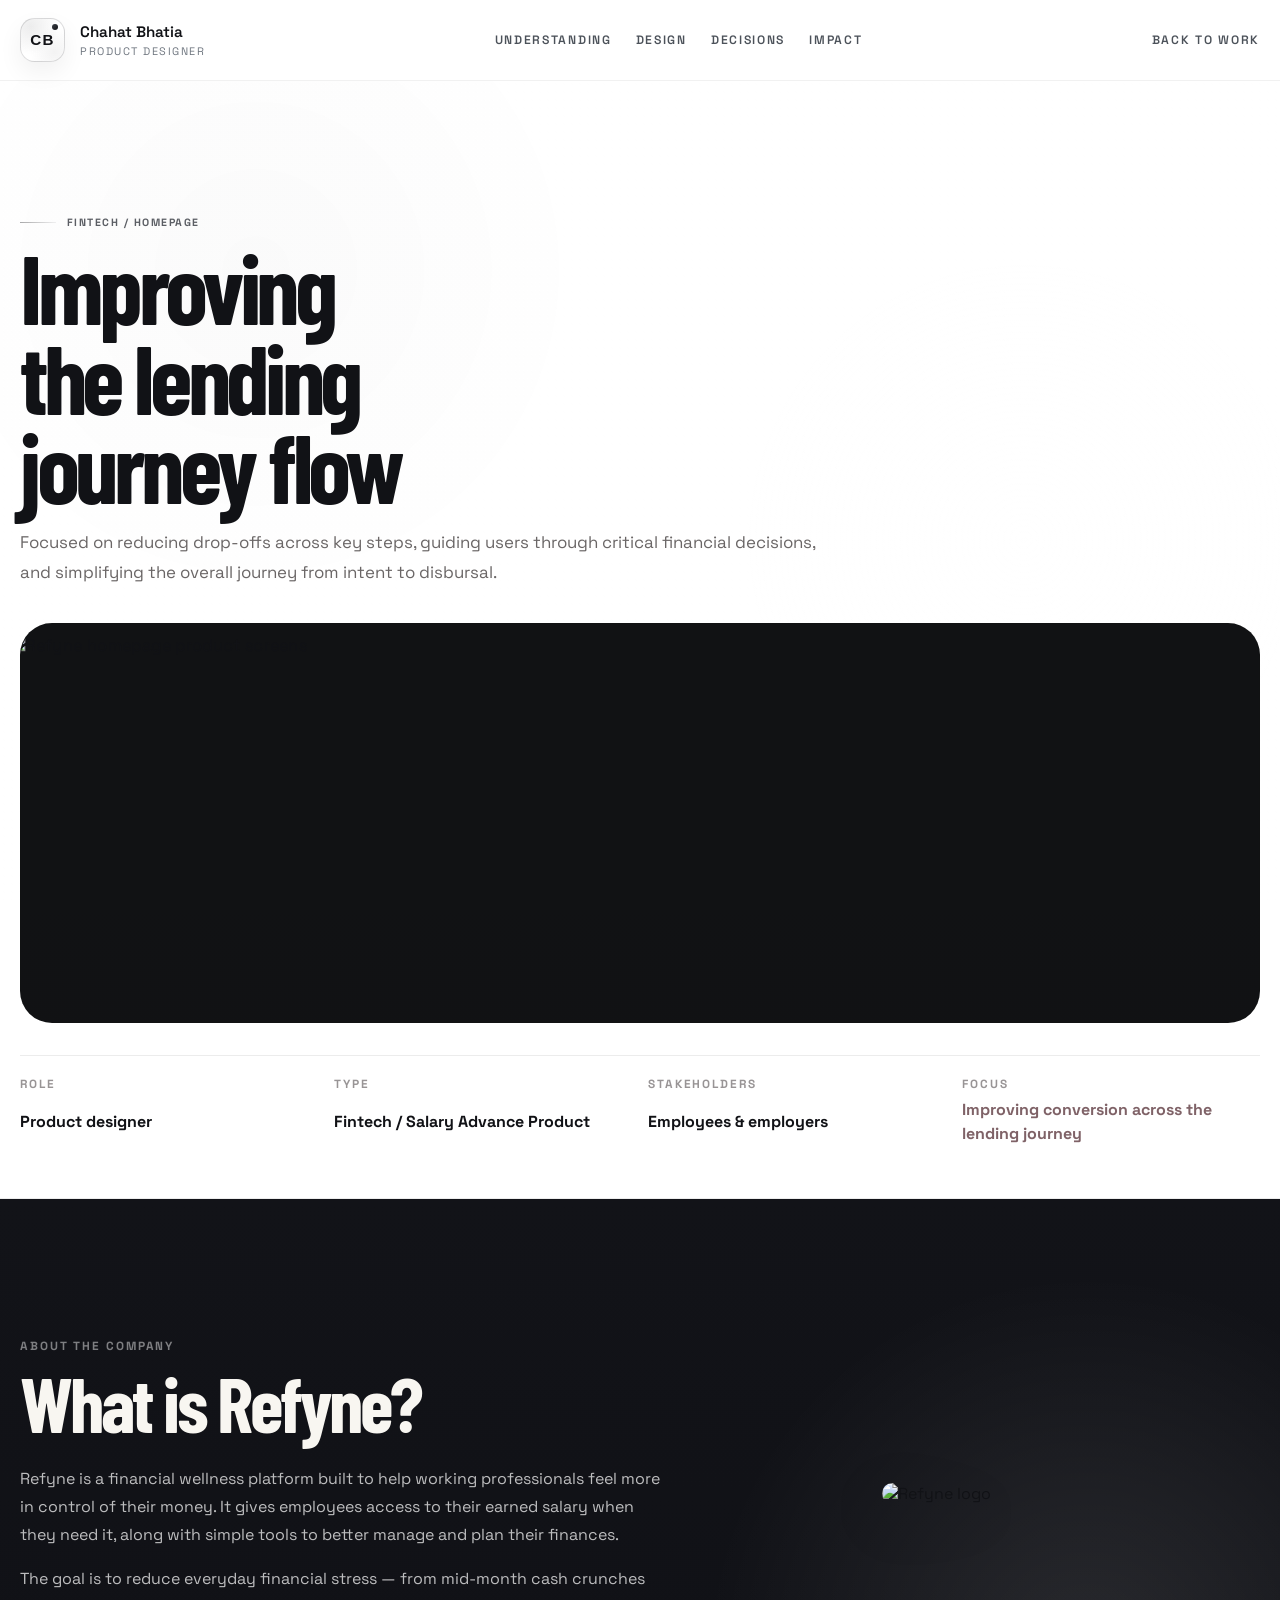
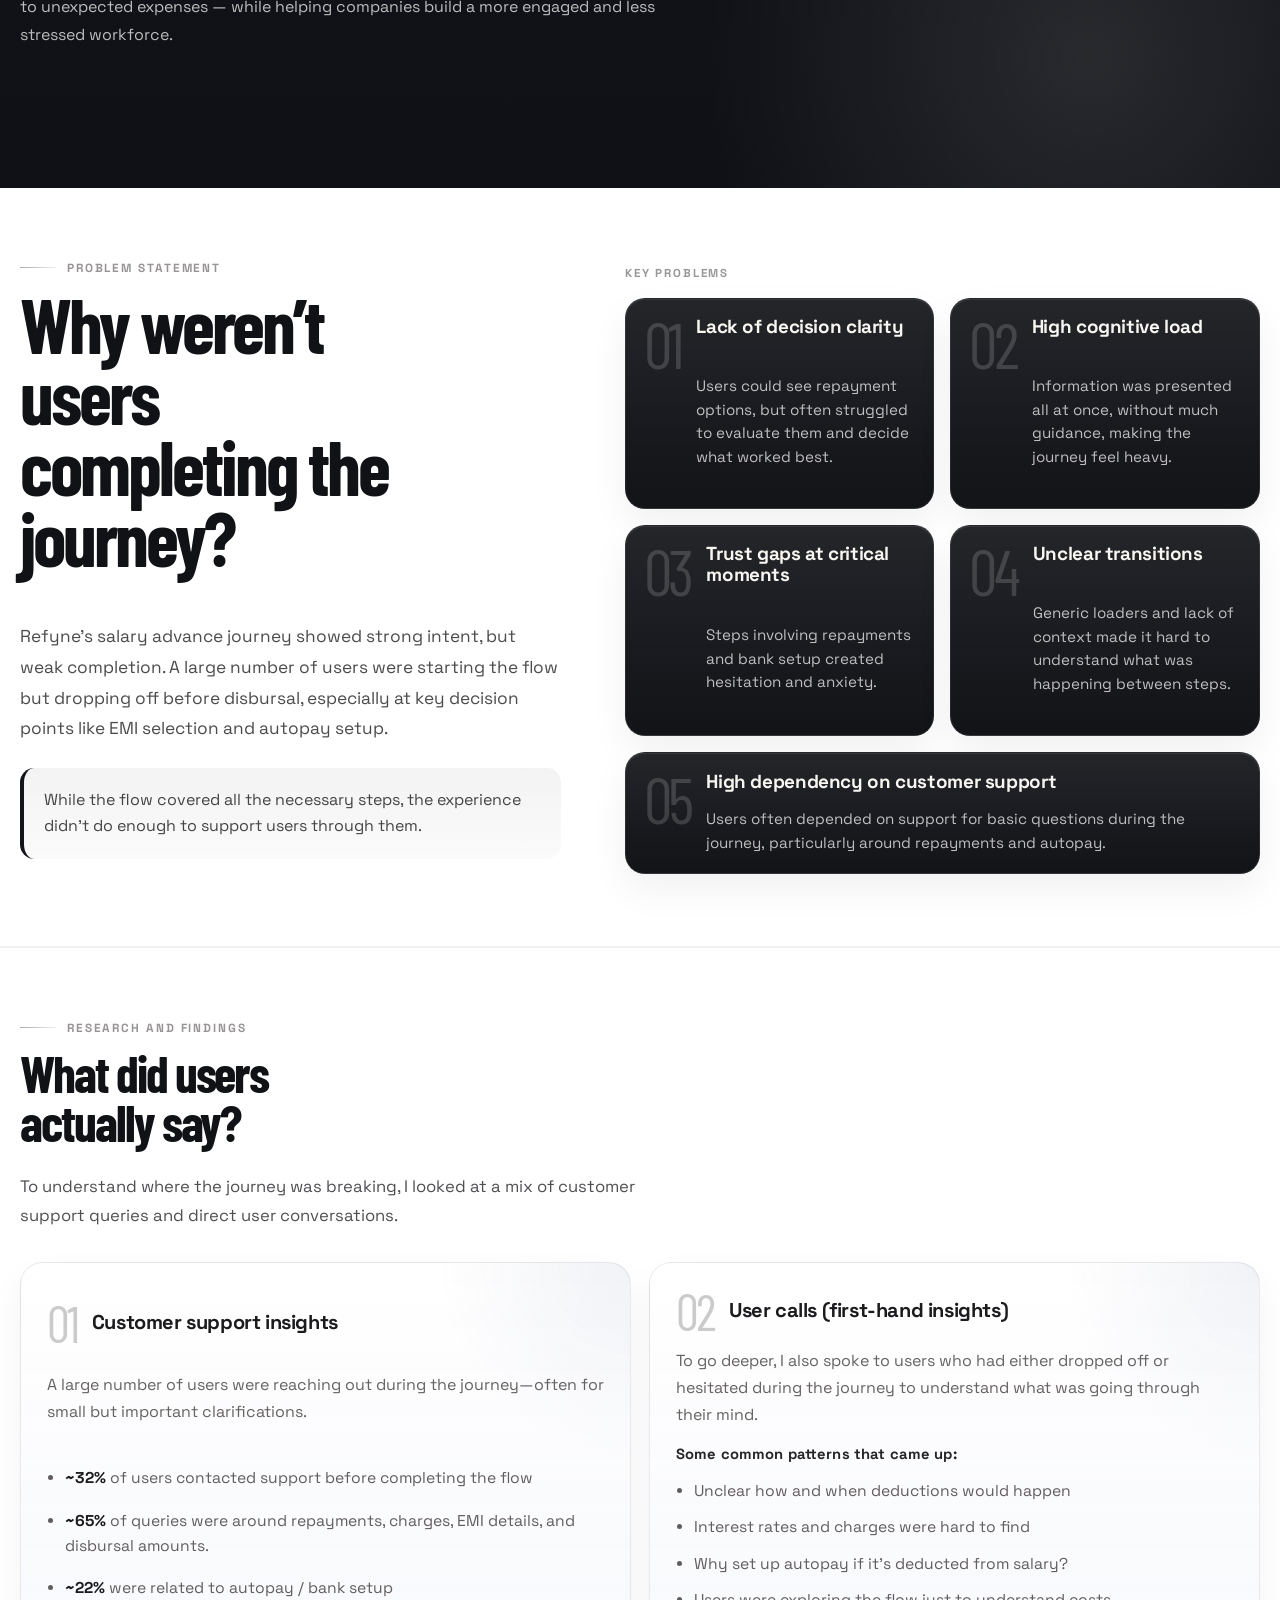
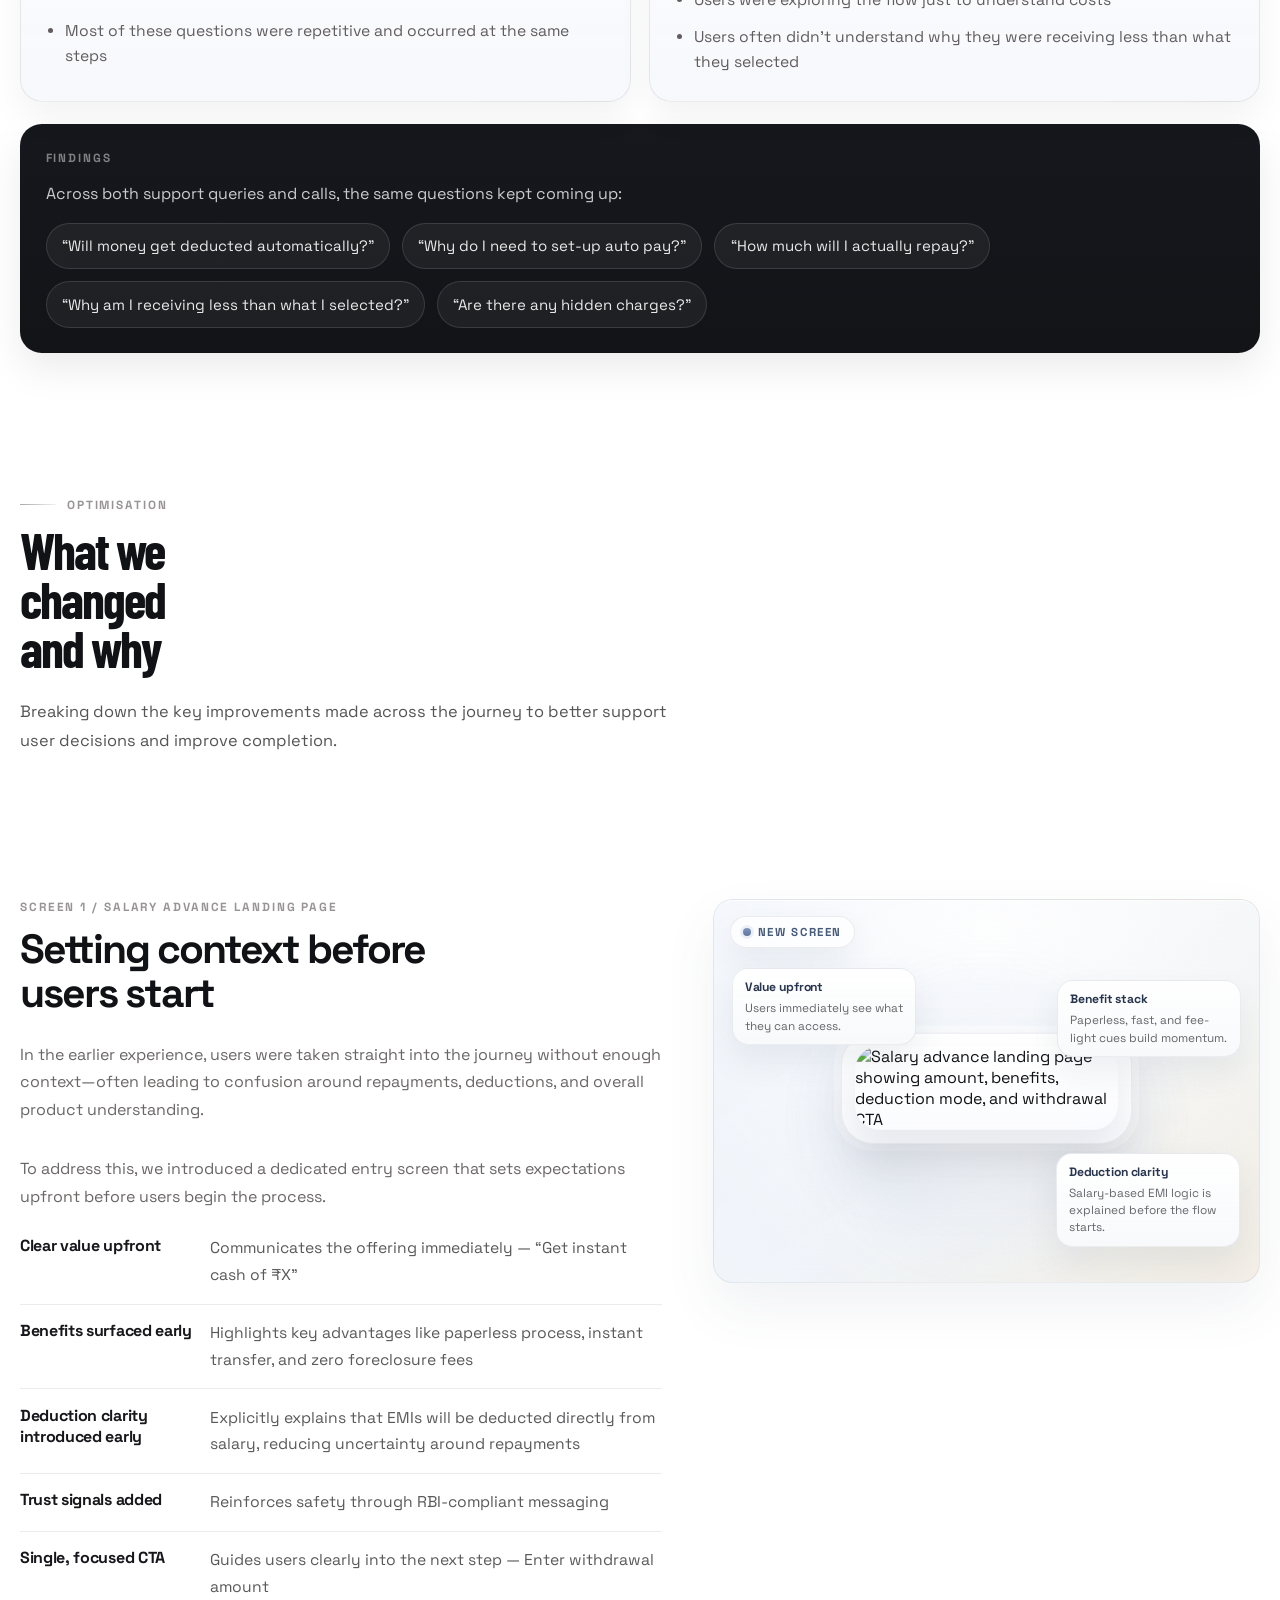
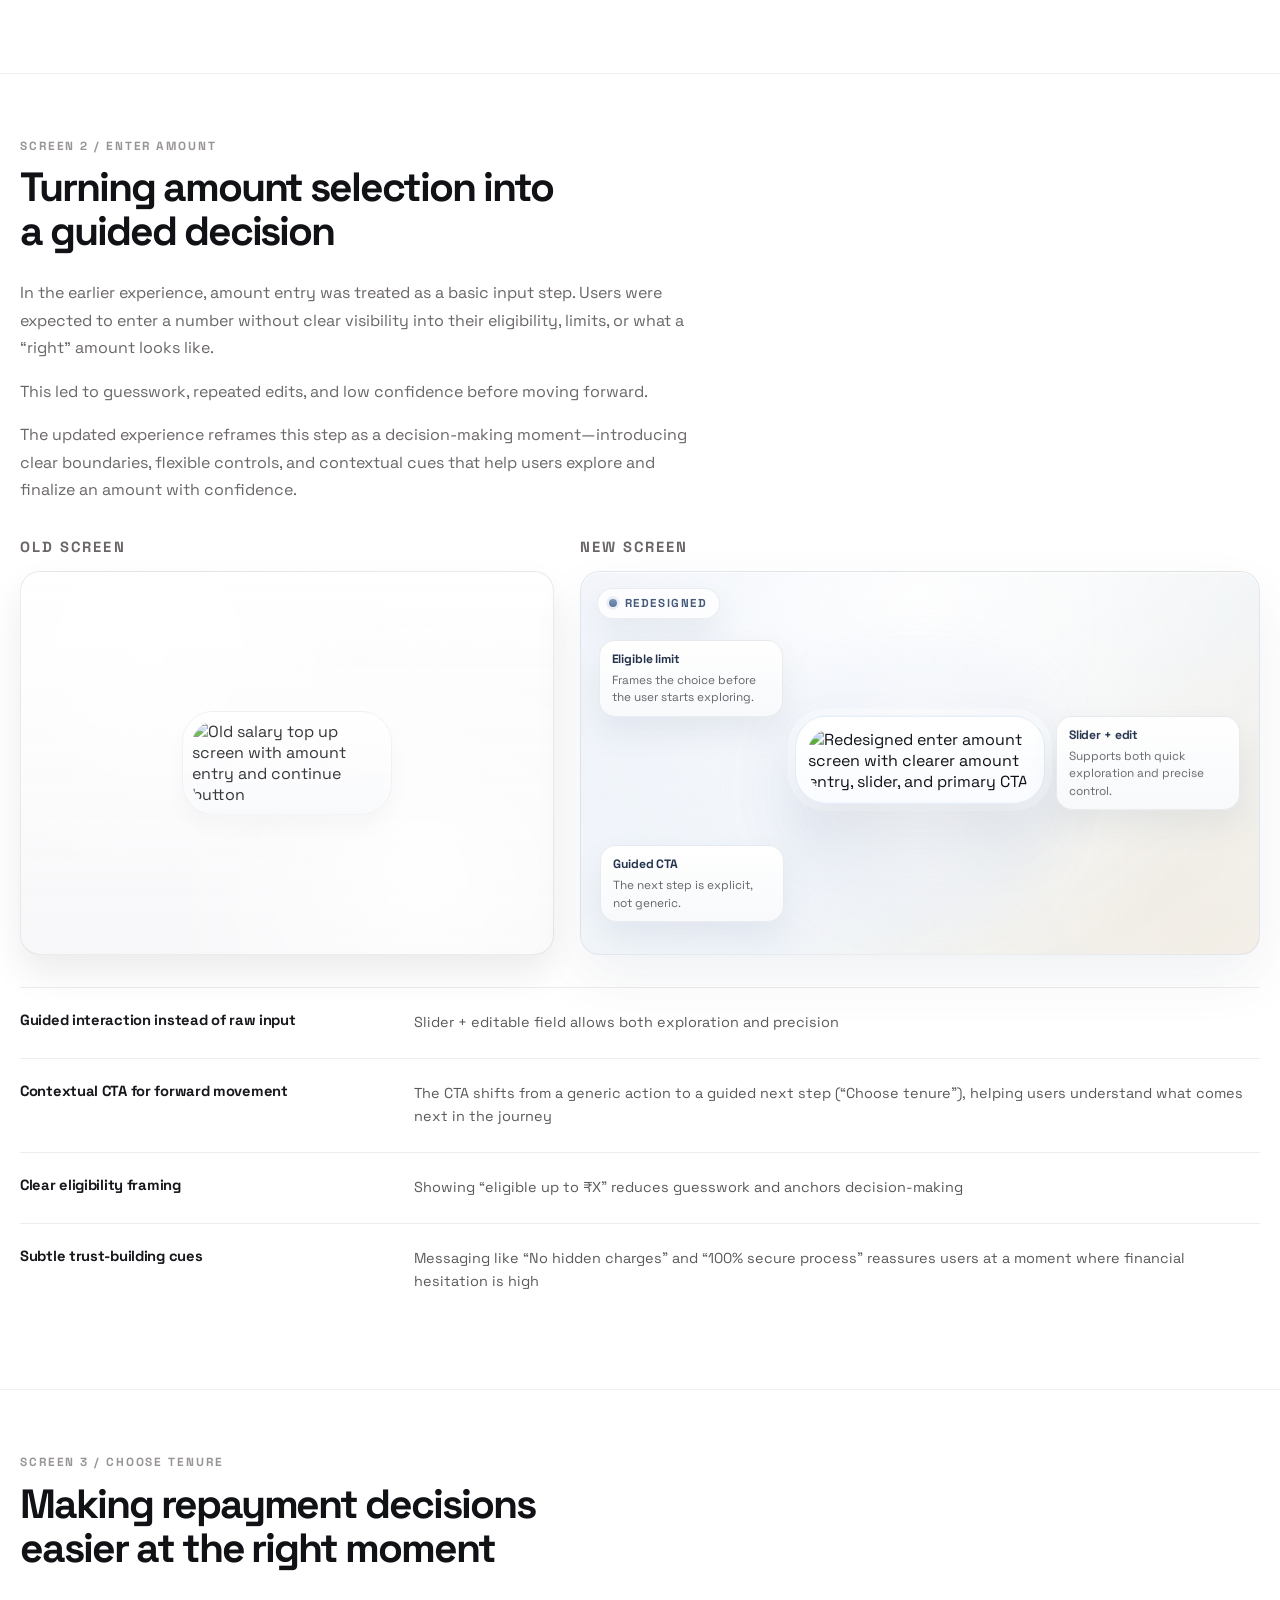
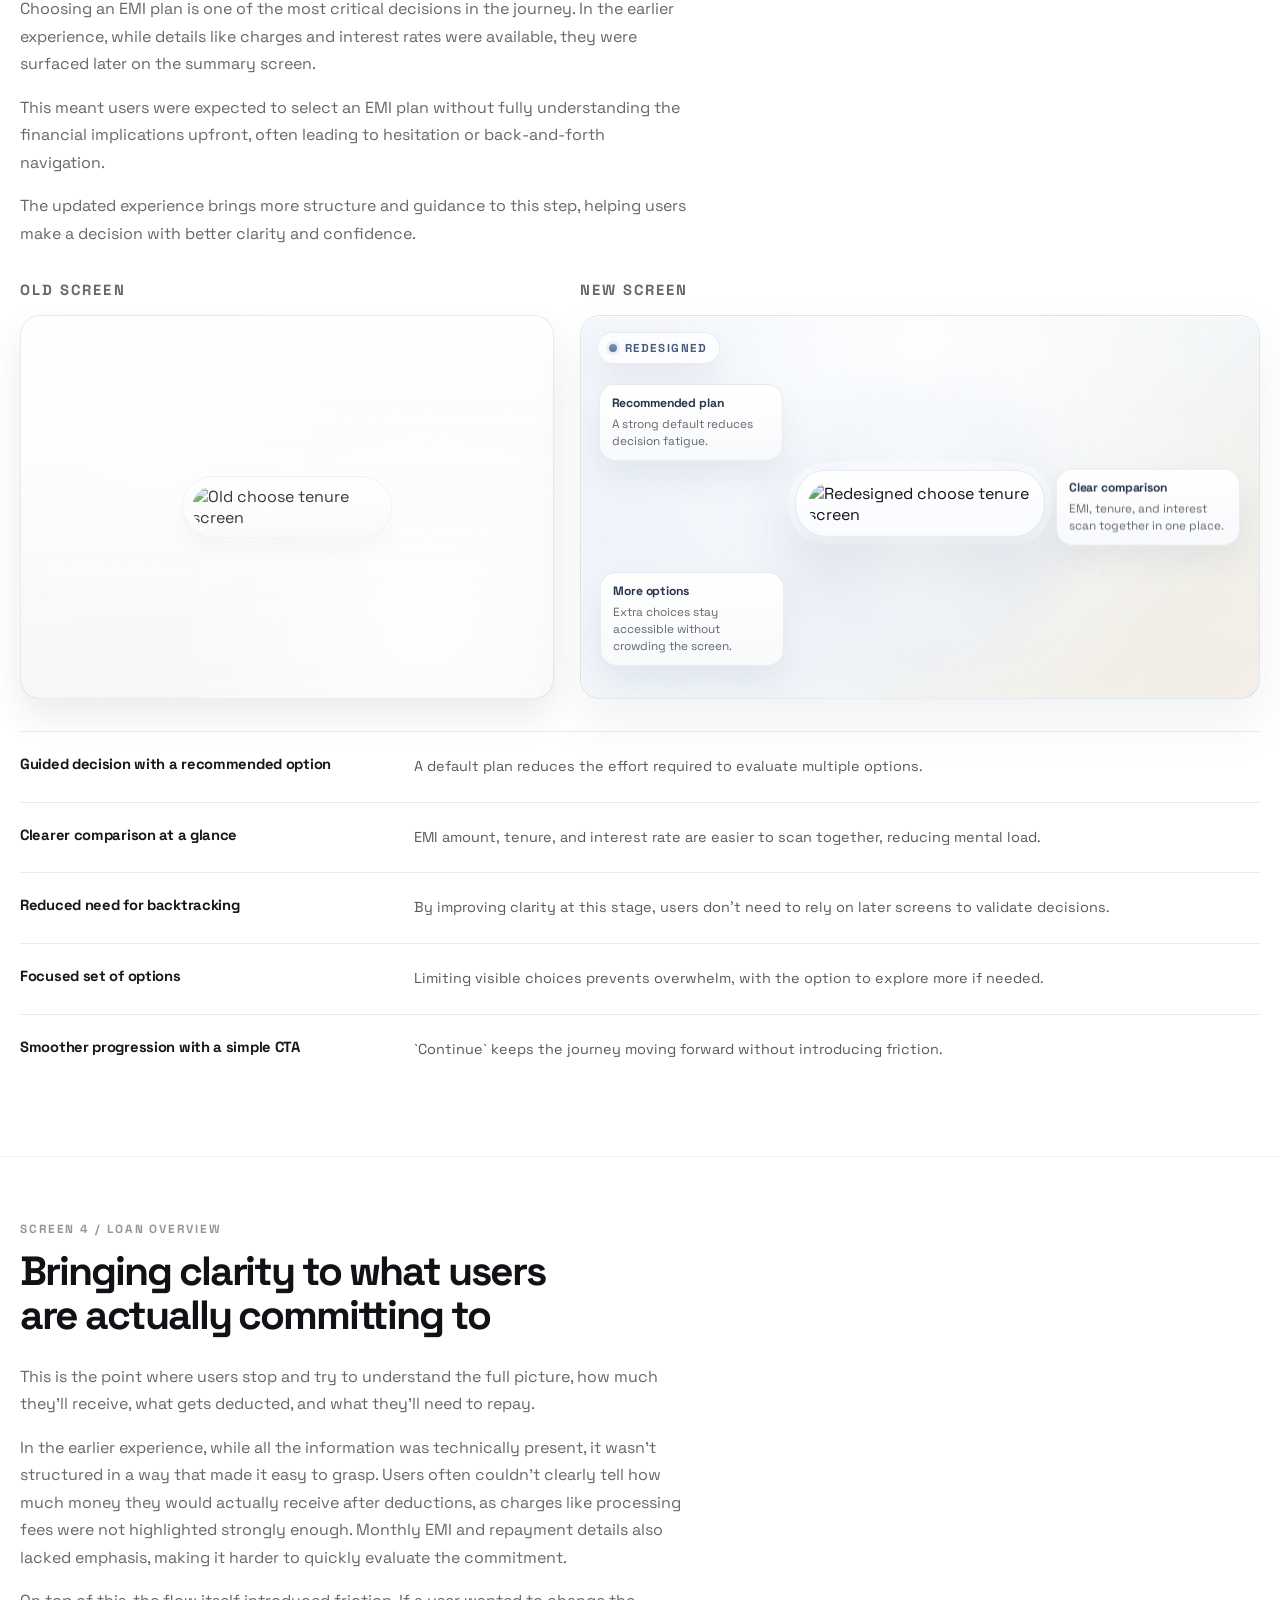
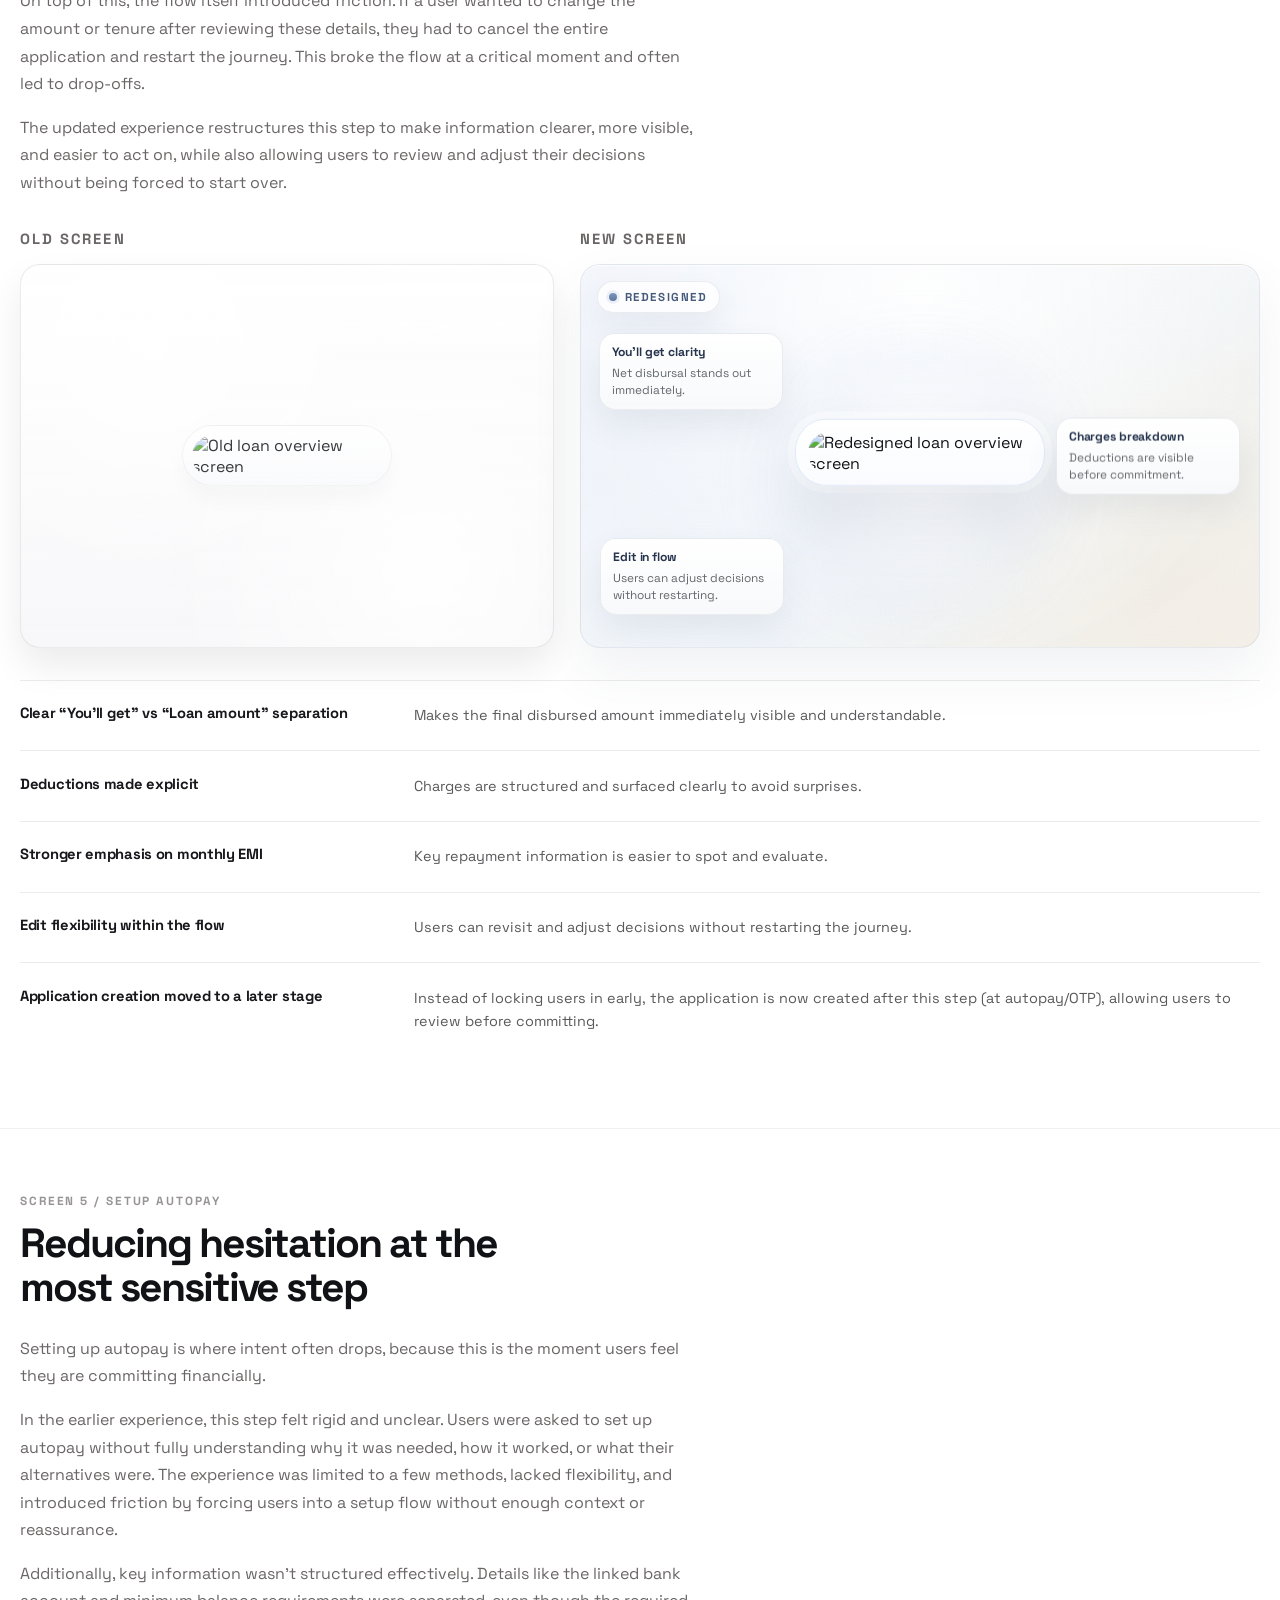
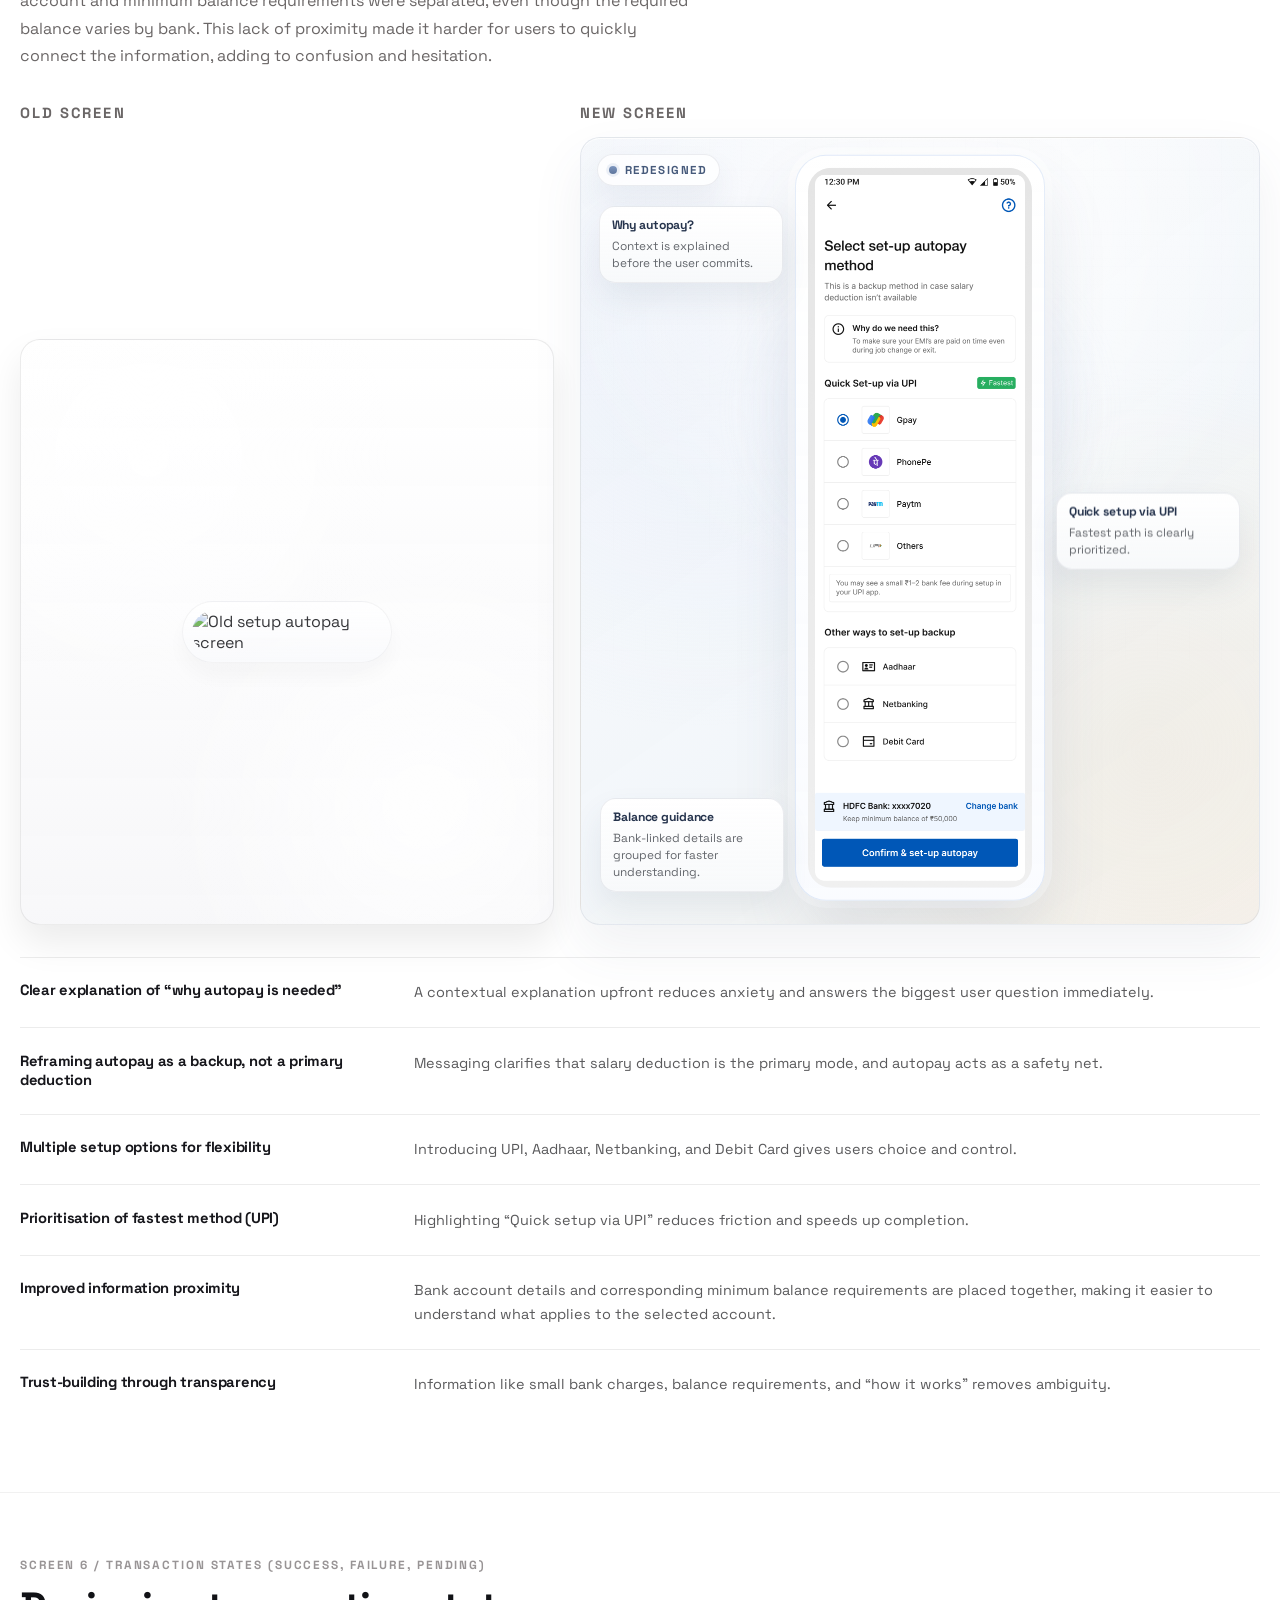
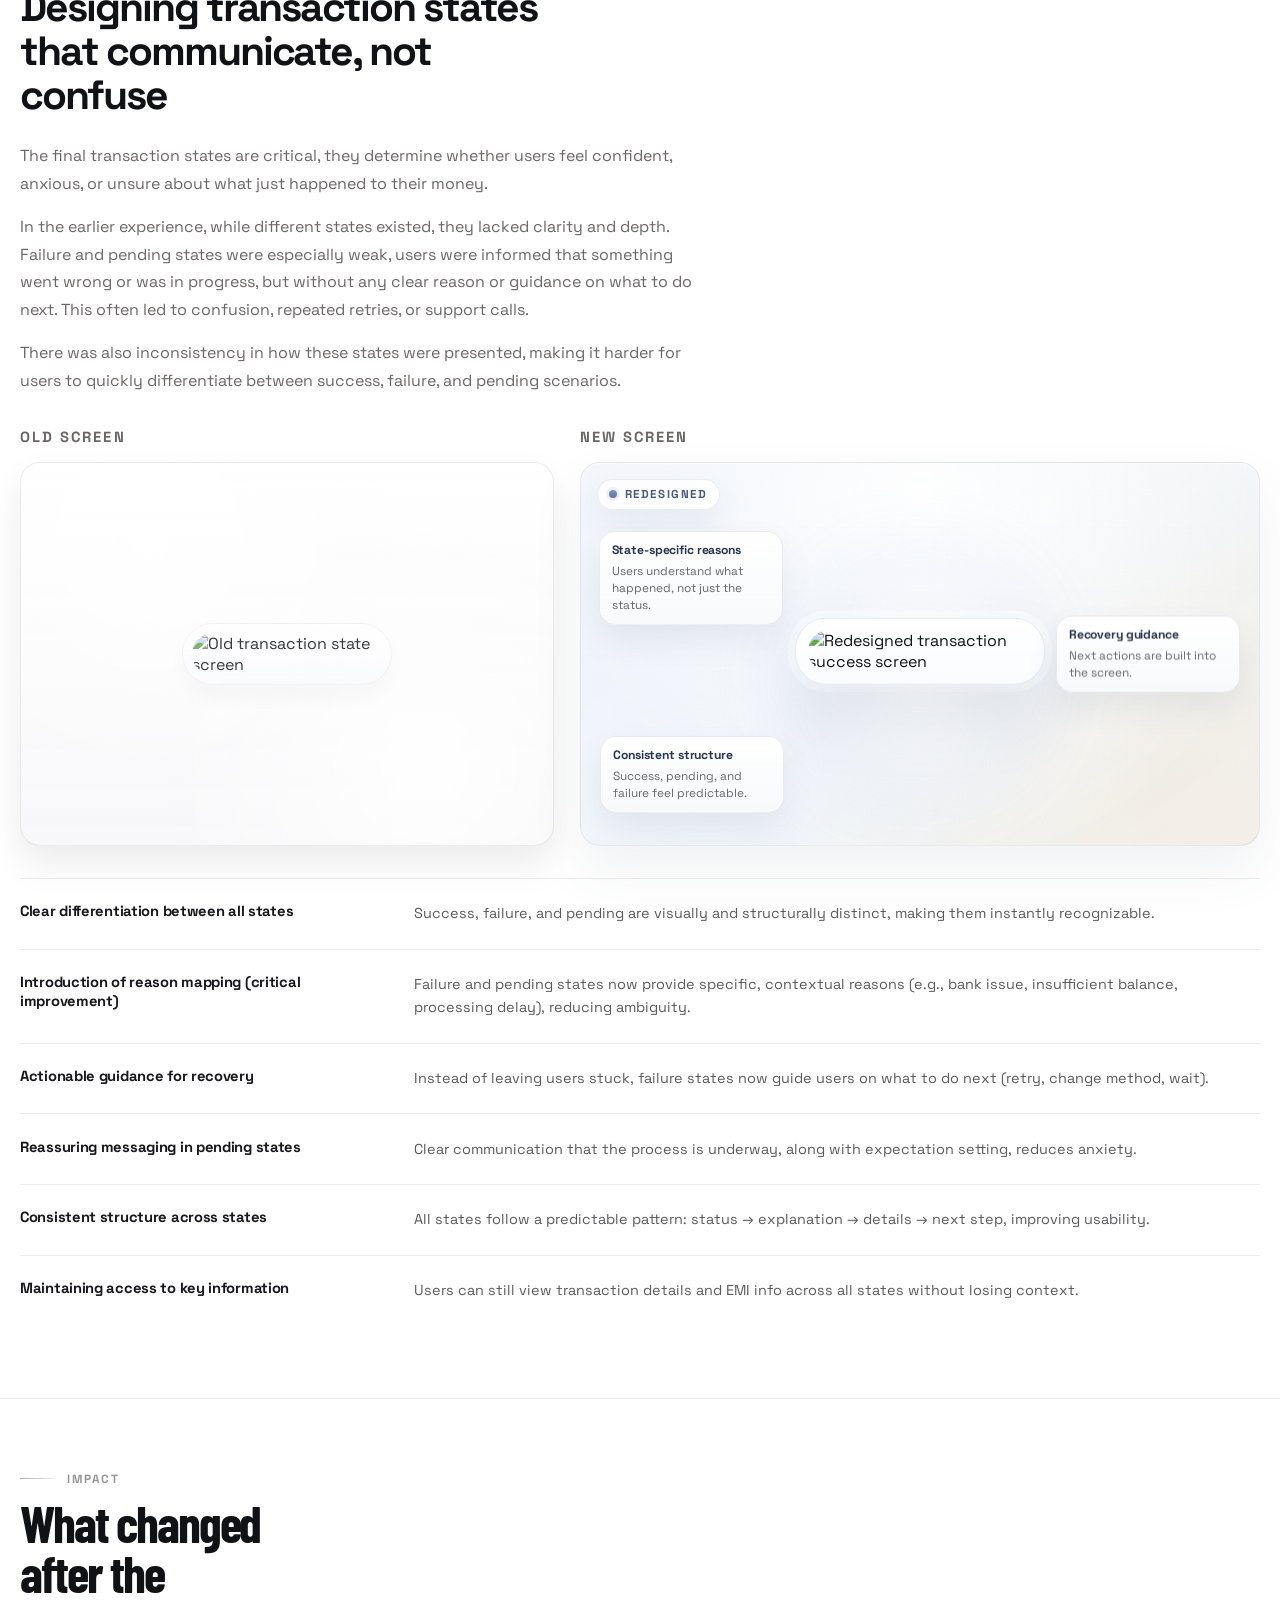
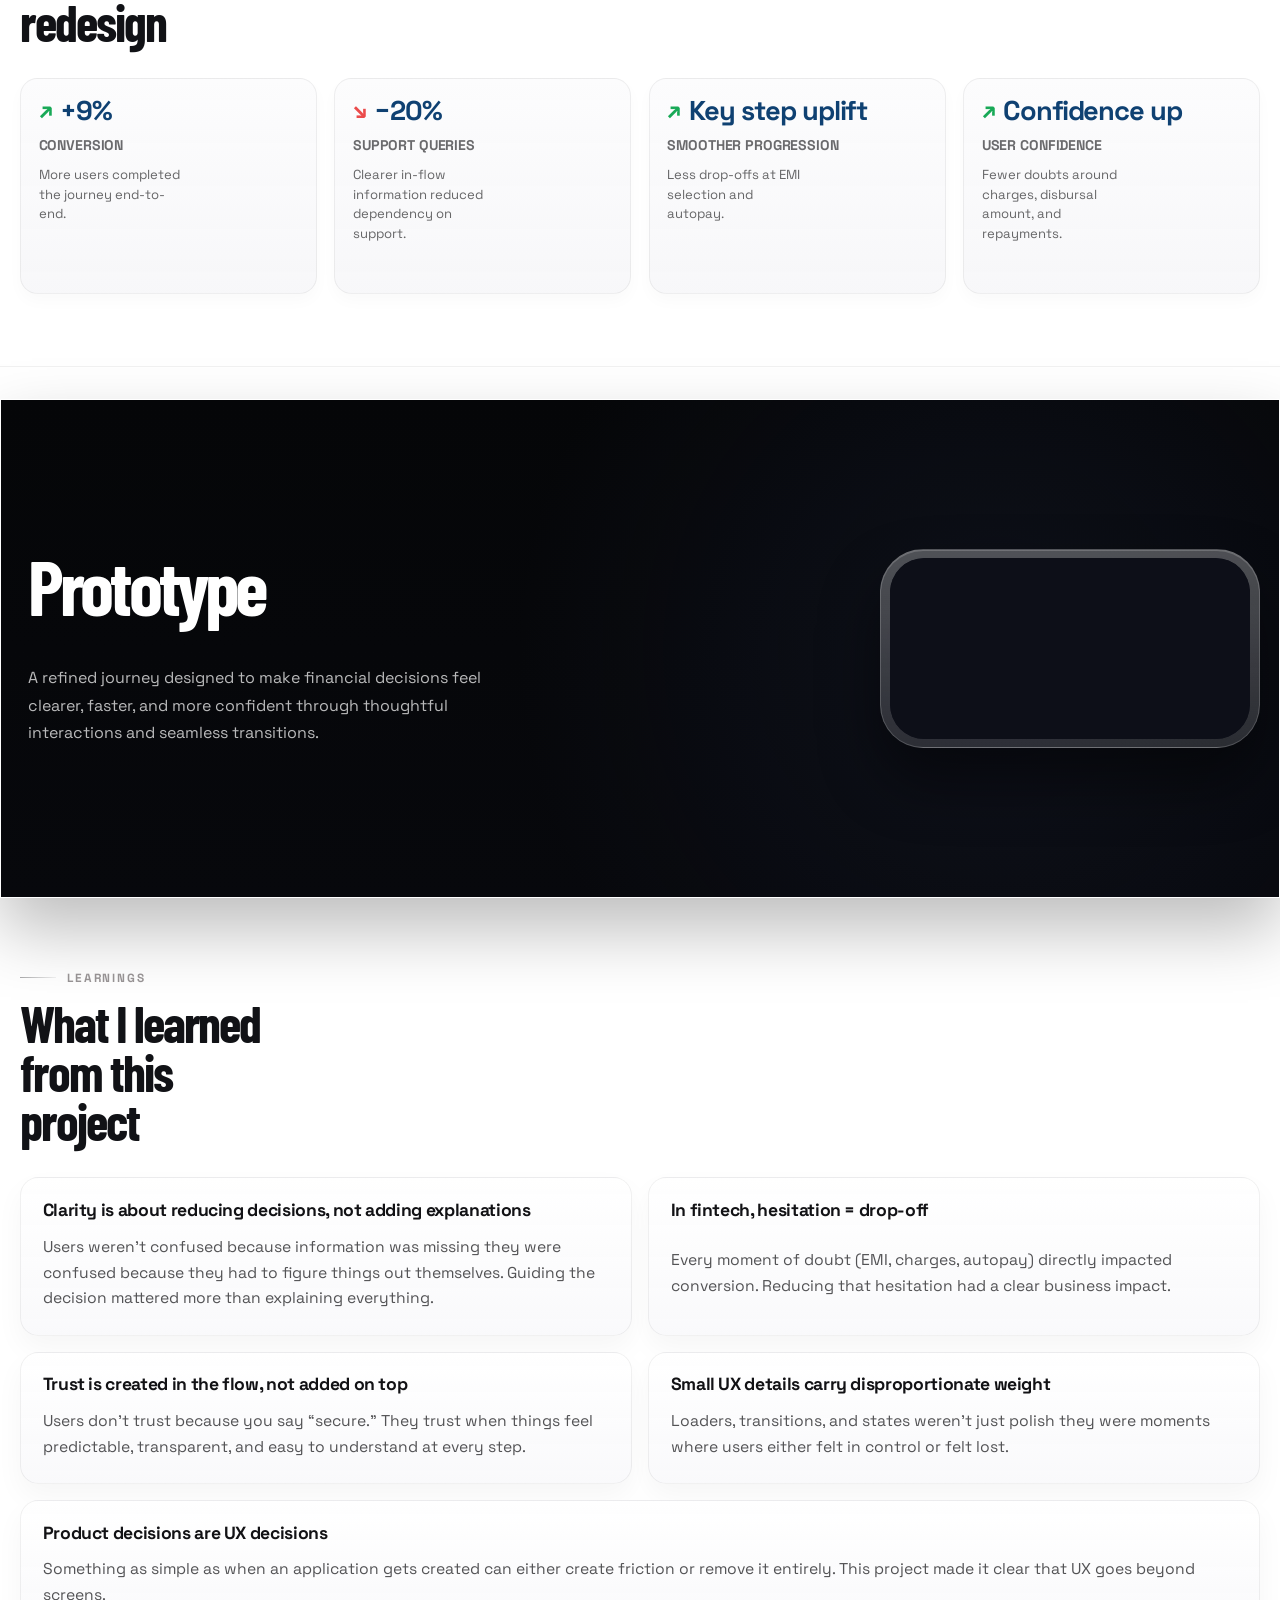
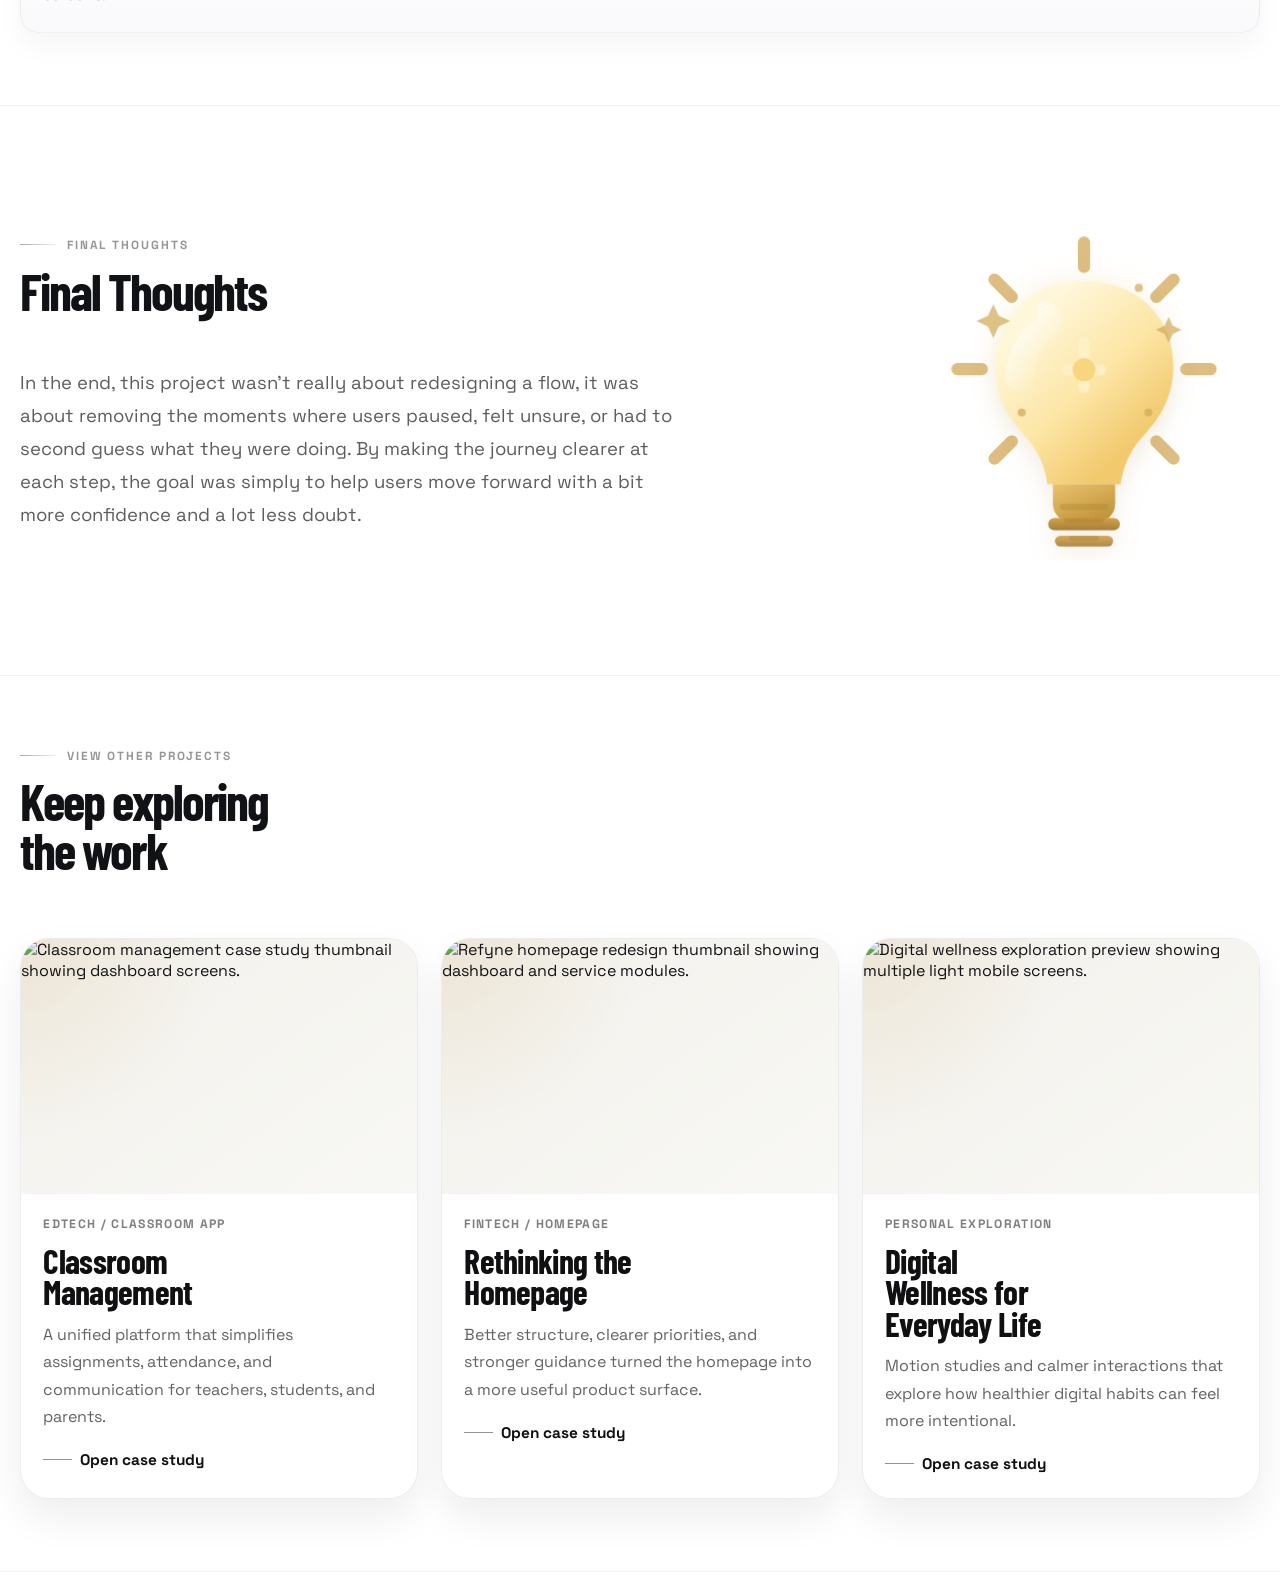
==== commit 361614ea: "Update autopay GPay setup screen" ====
--- a/lending-case-study.html
+++ b/lending-case-study.html
@@ -1154,7 +1154,7 @@
                 <div class="case-doc-optimisation-compare__frame case-doc-optimisation-compare__frame--new">
                   <img
                     class="case-doc-optimisation-compare__image"
-                    src="./assets/lending-setup-autopay-new-v1.png?v=20260623"
+                    src="./assets/lending-setup-autopay-new-v1.png?v=20260623-gpay"
                     alt="Redesigned setup autopay screen"
                     loading="lazy"
                   />
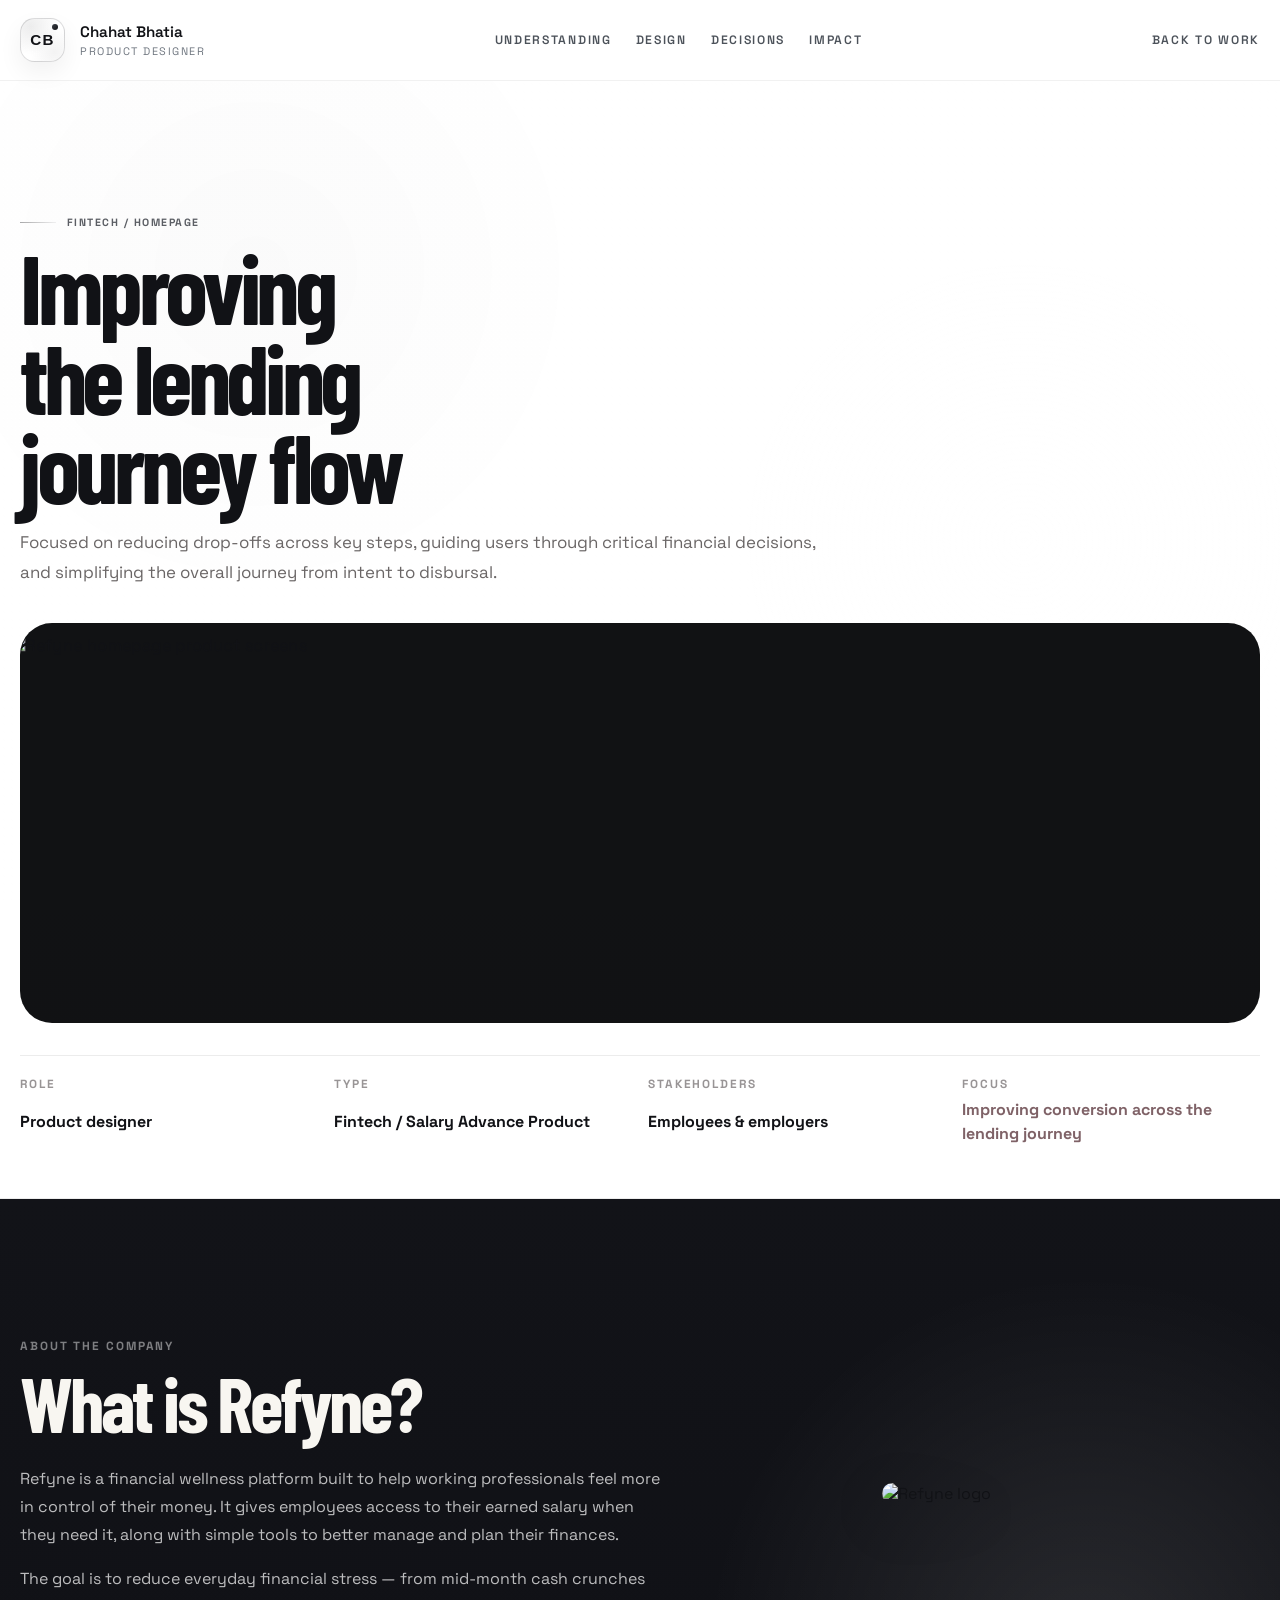
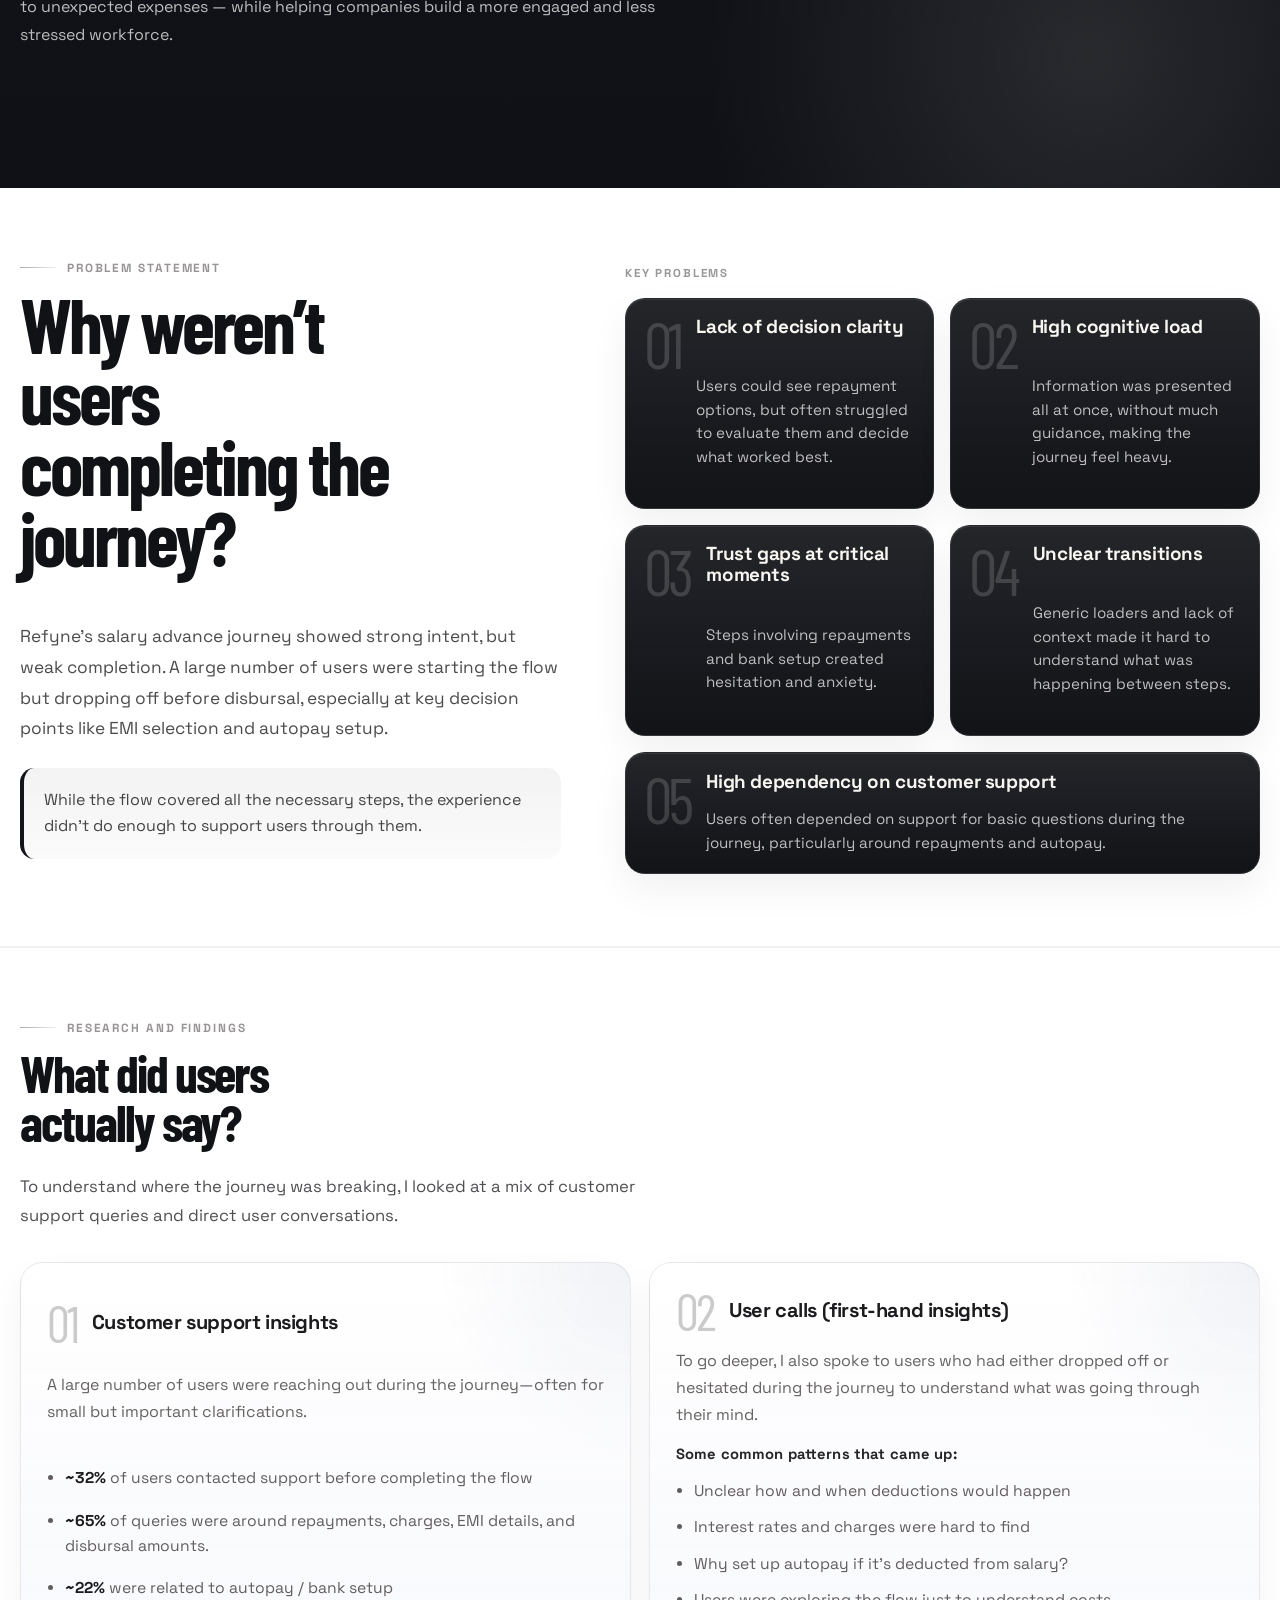
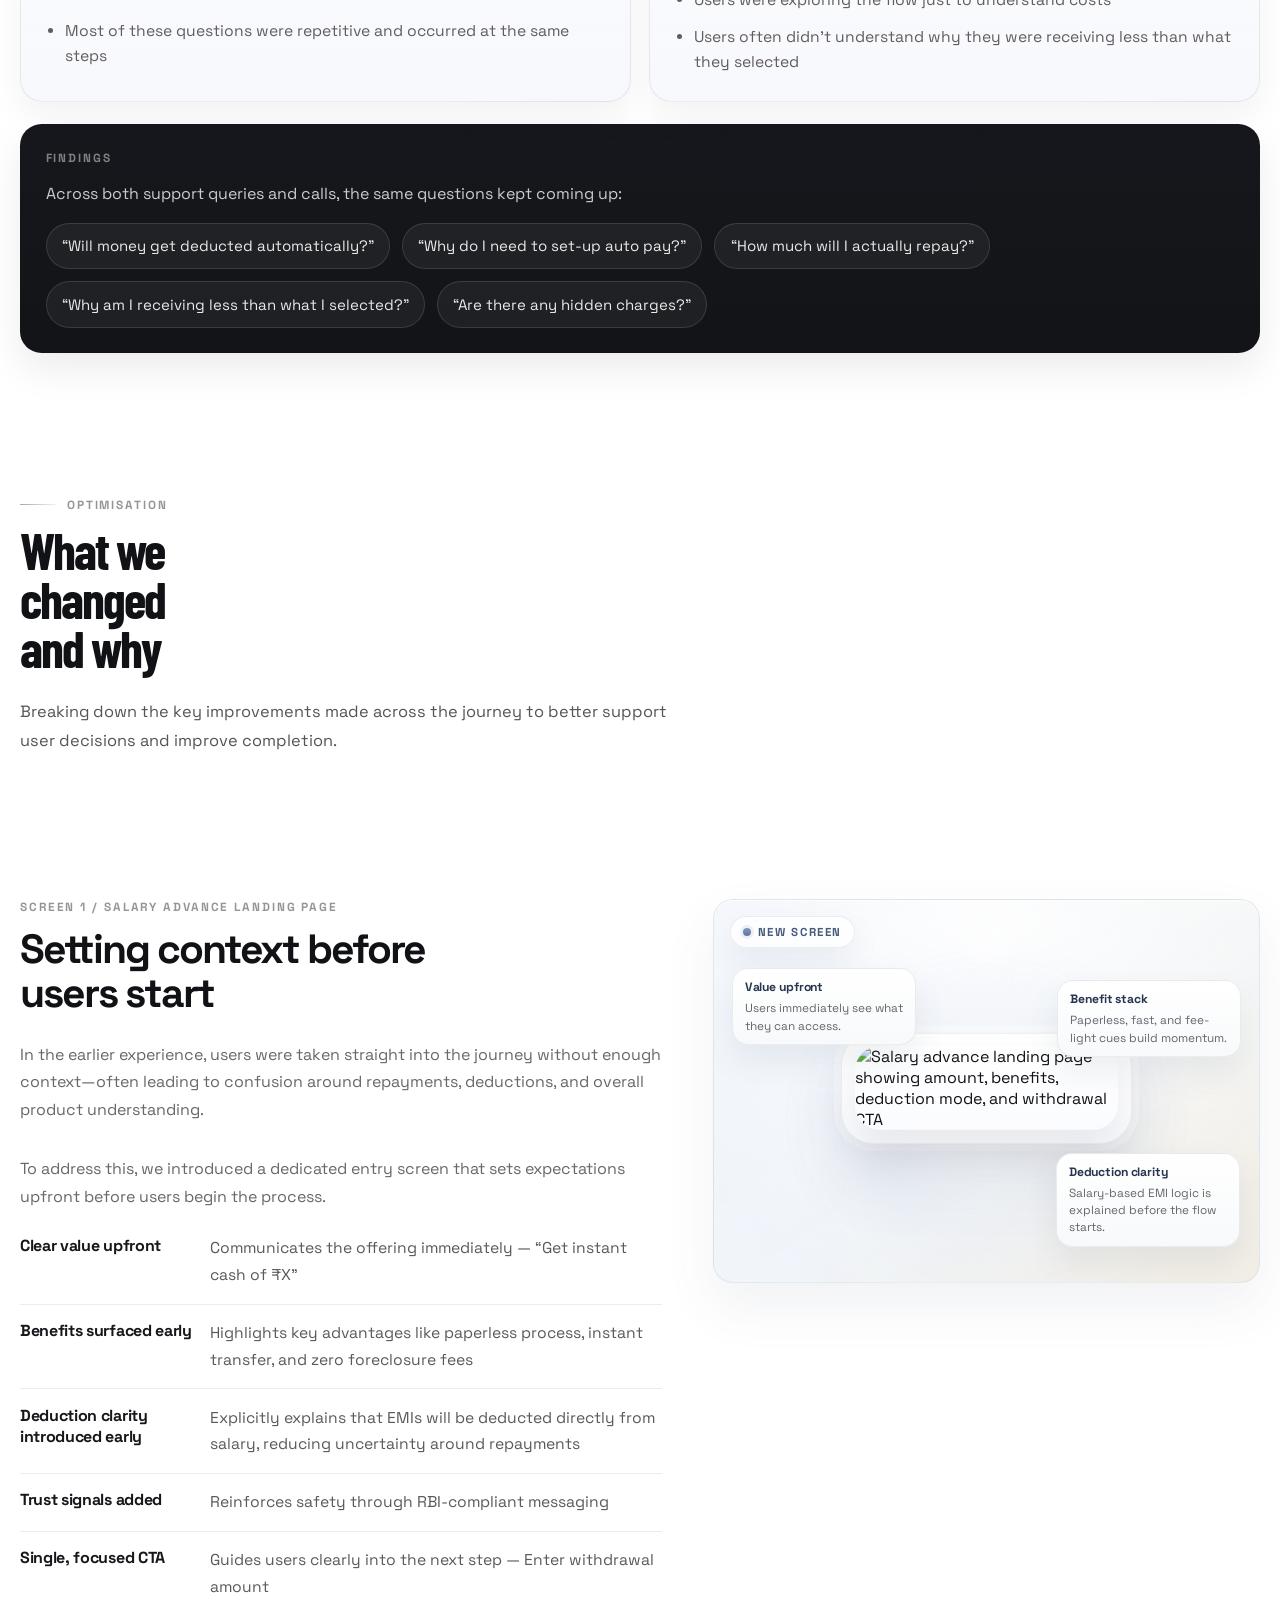
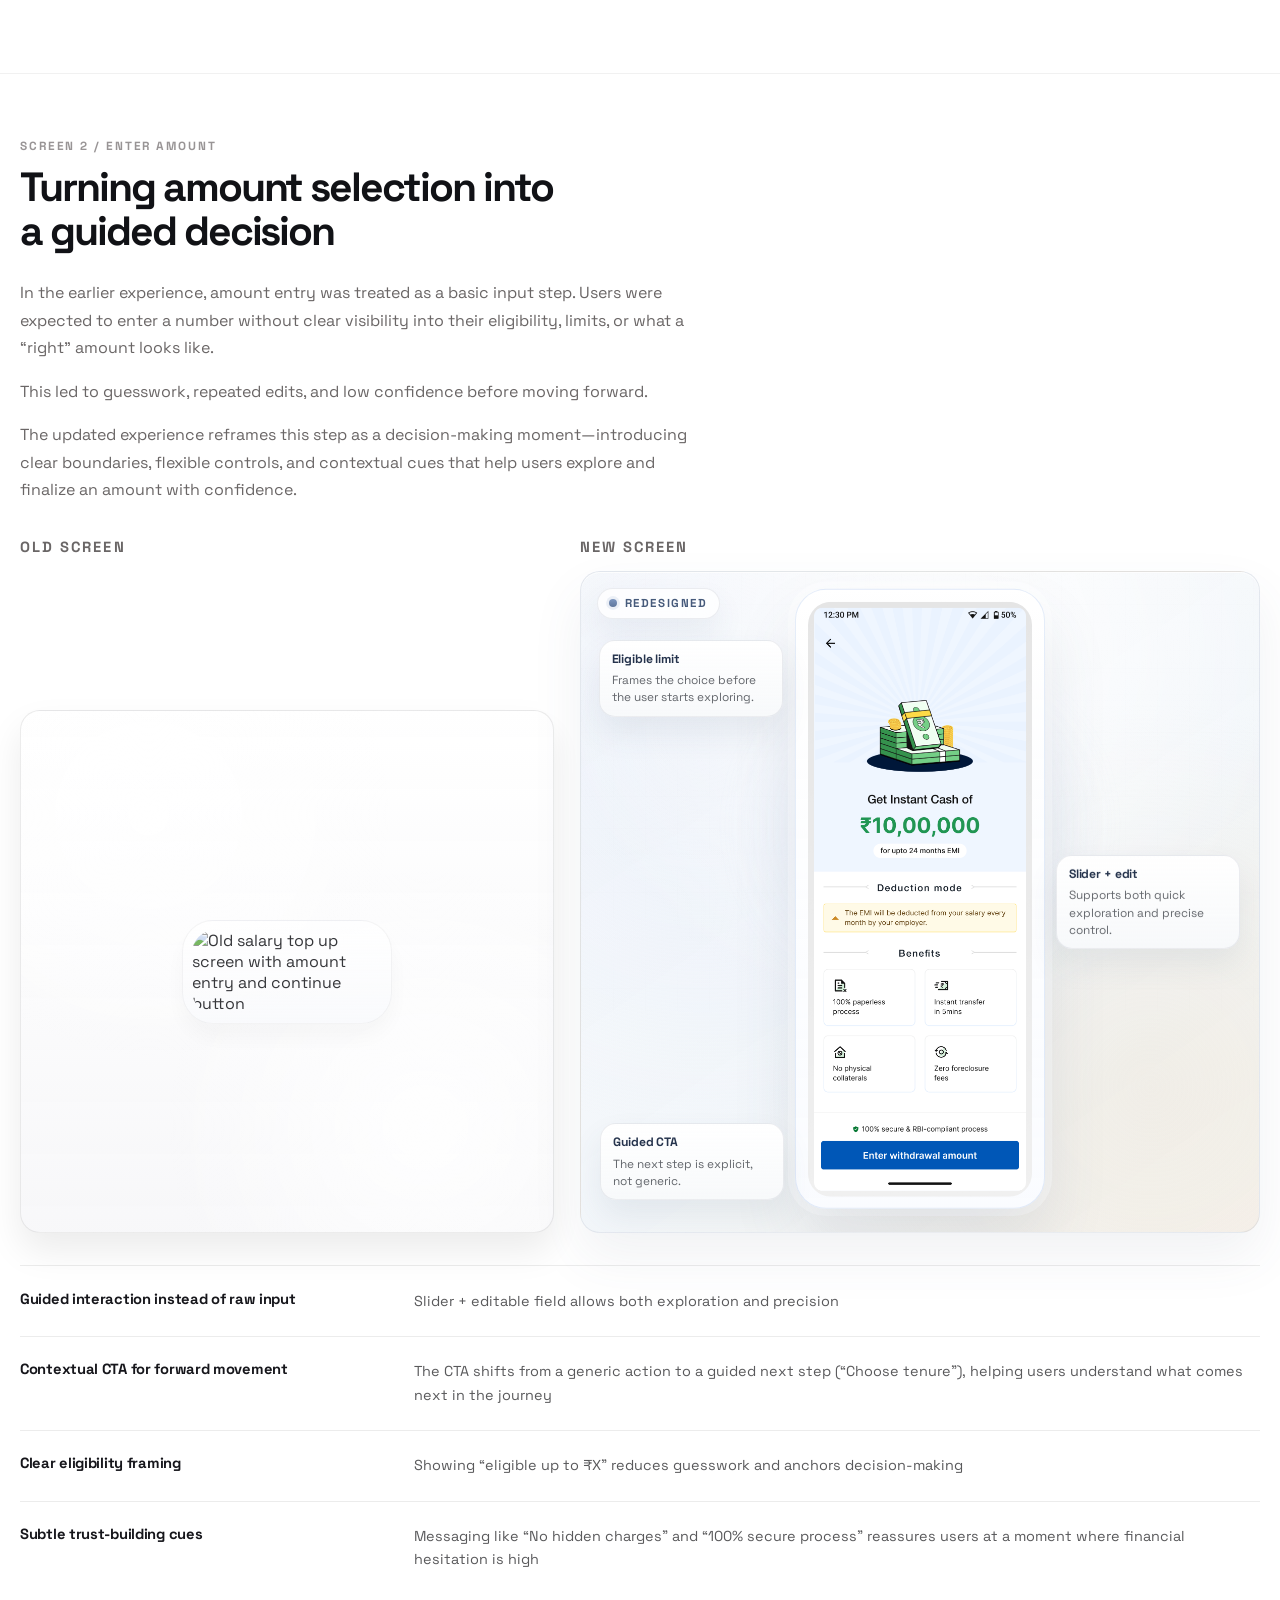
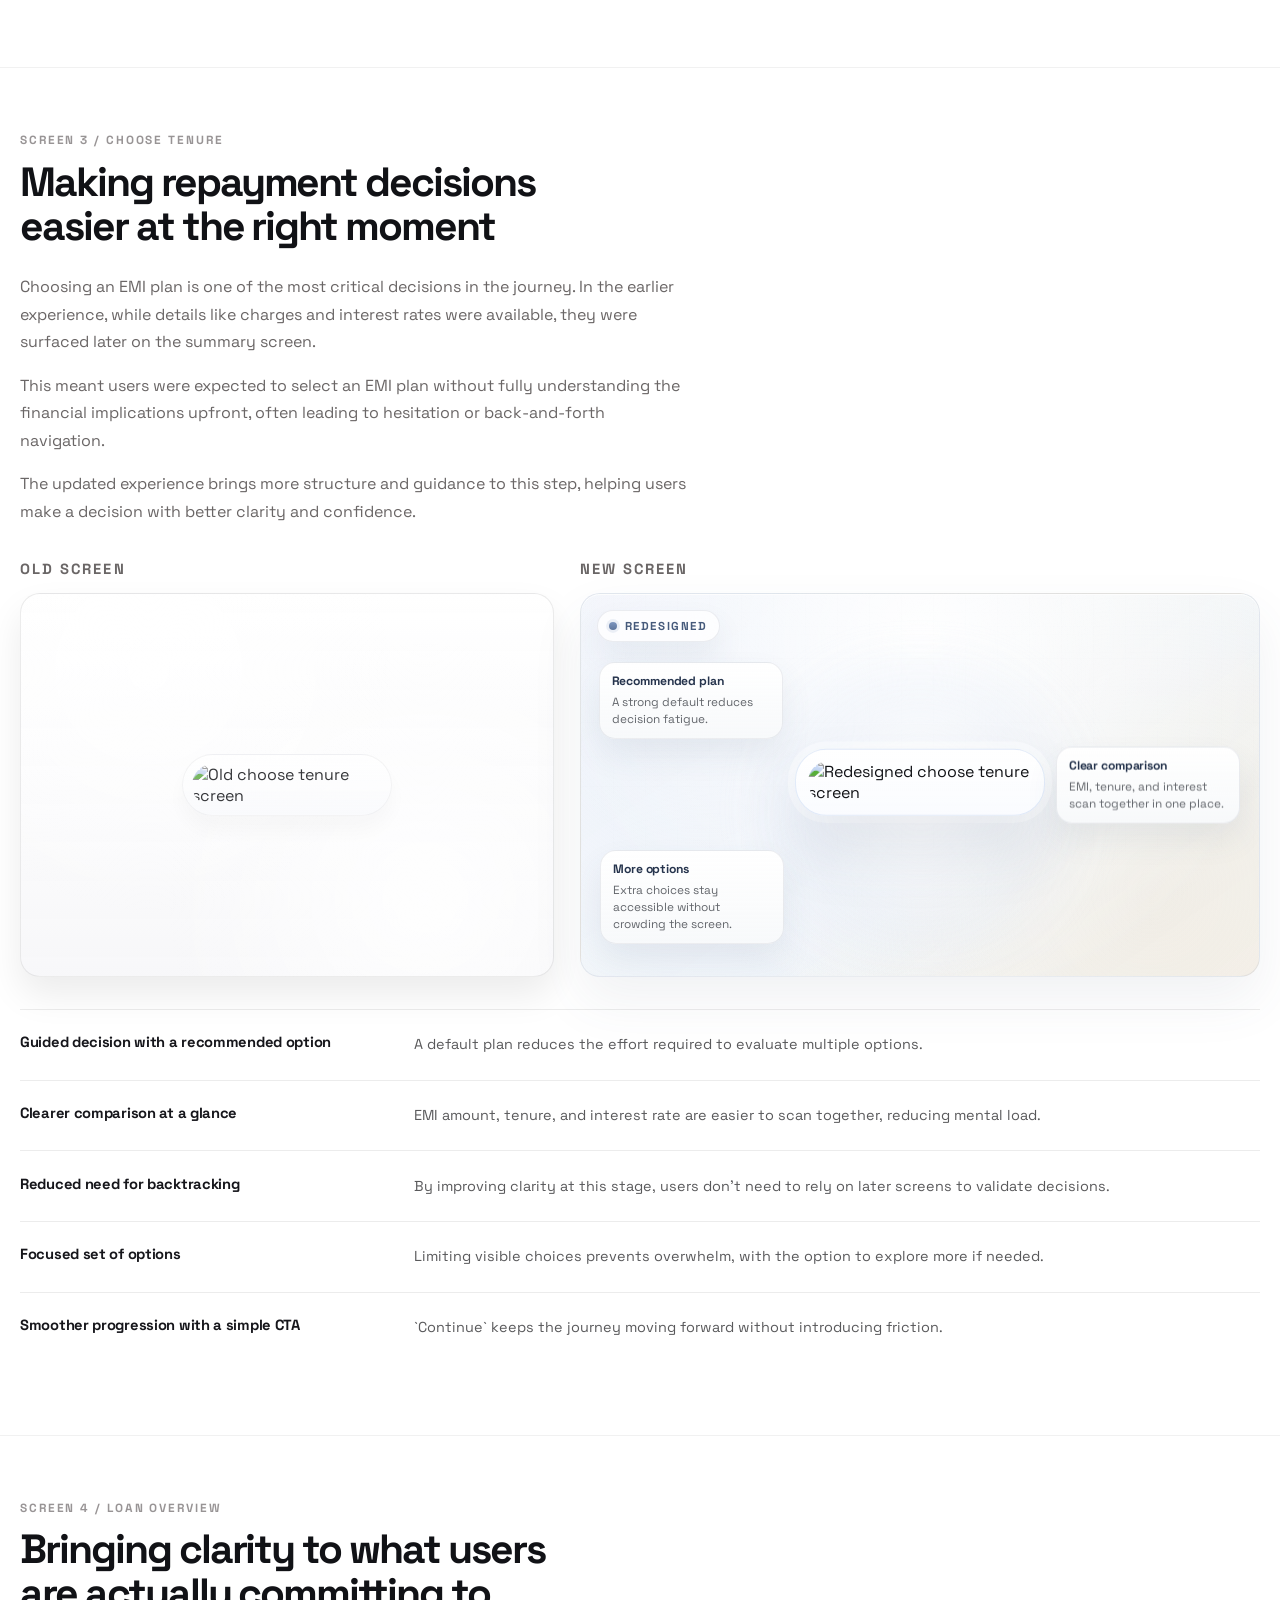
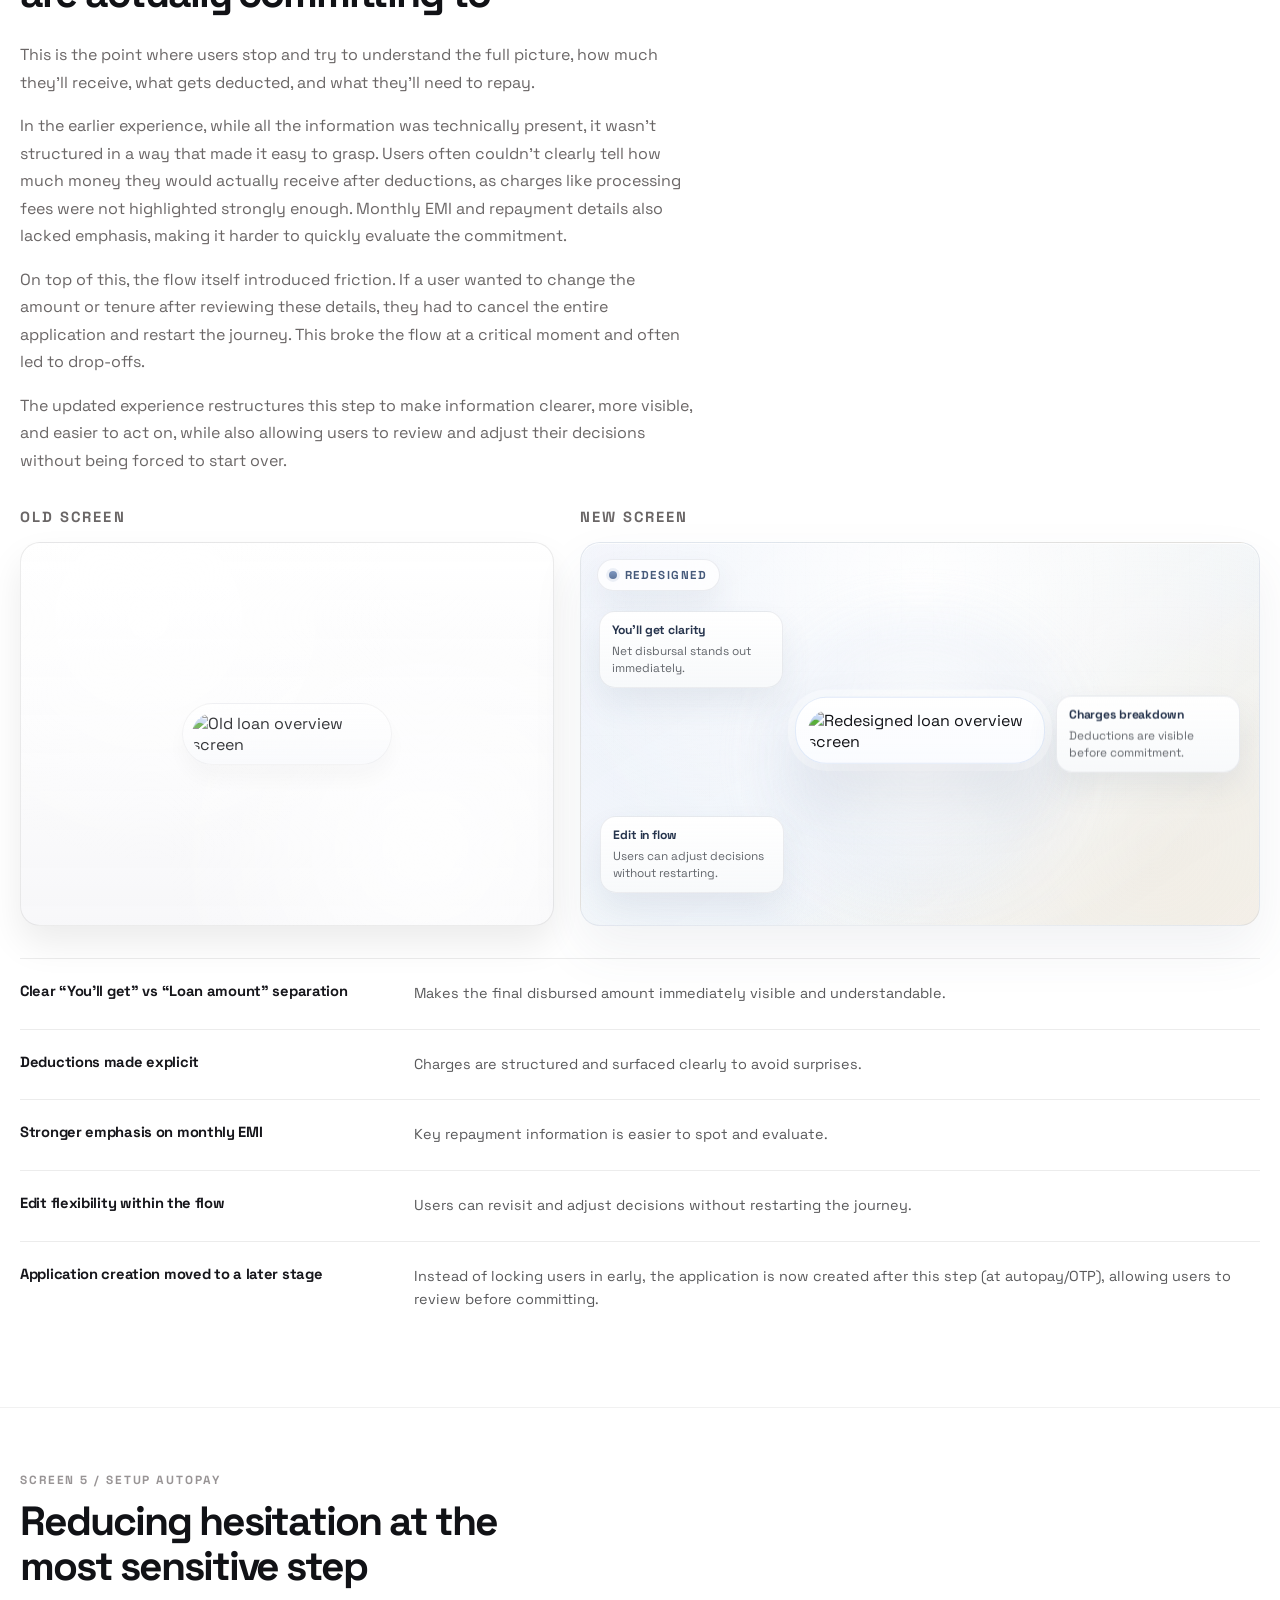
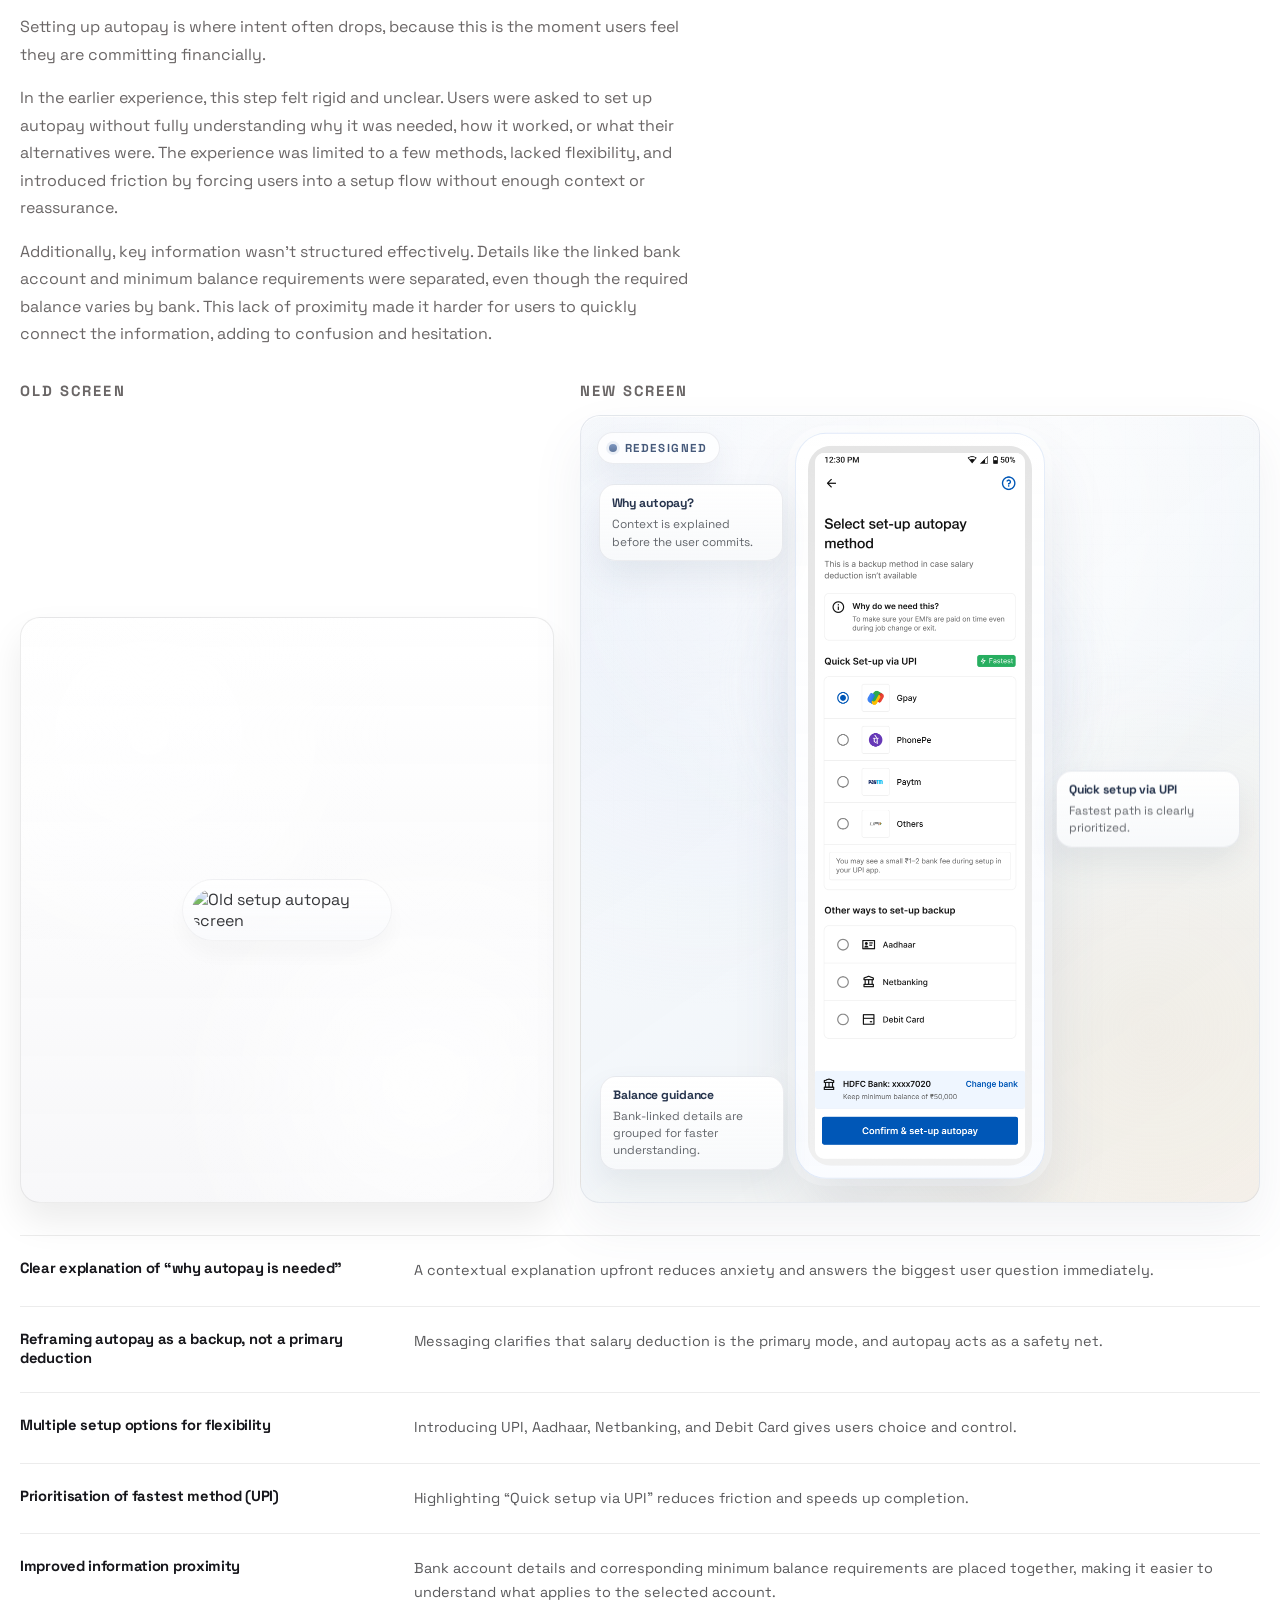
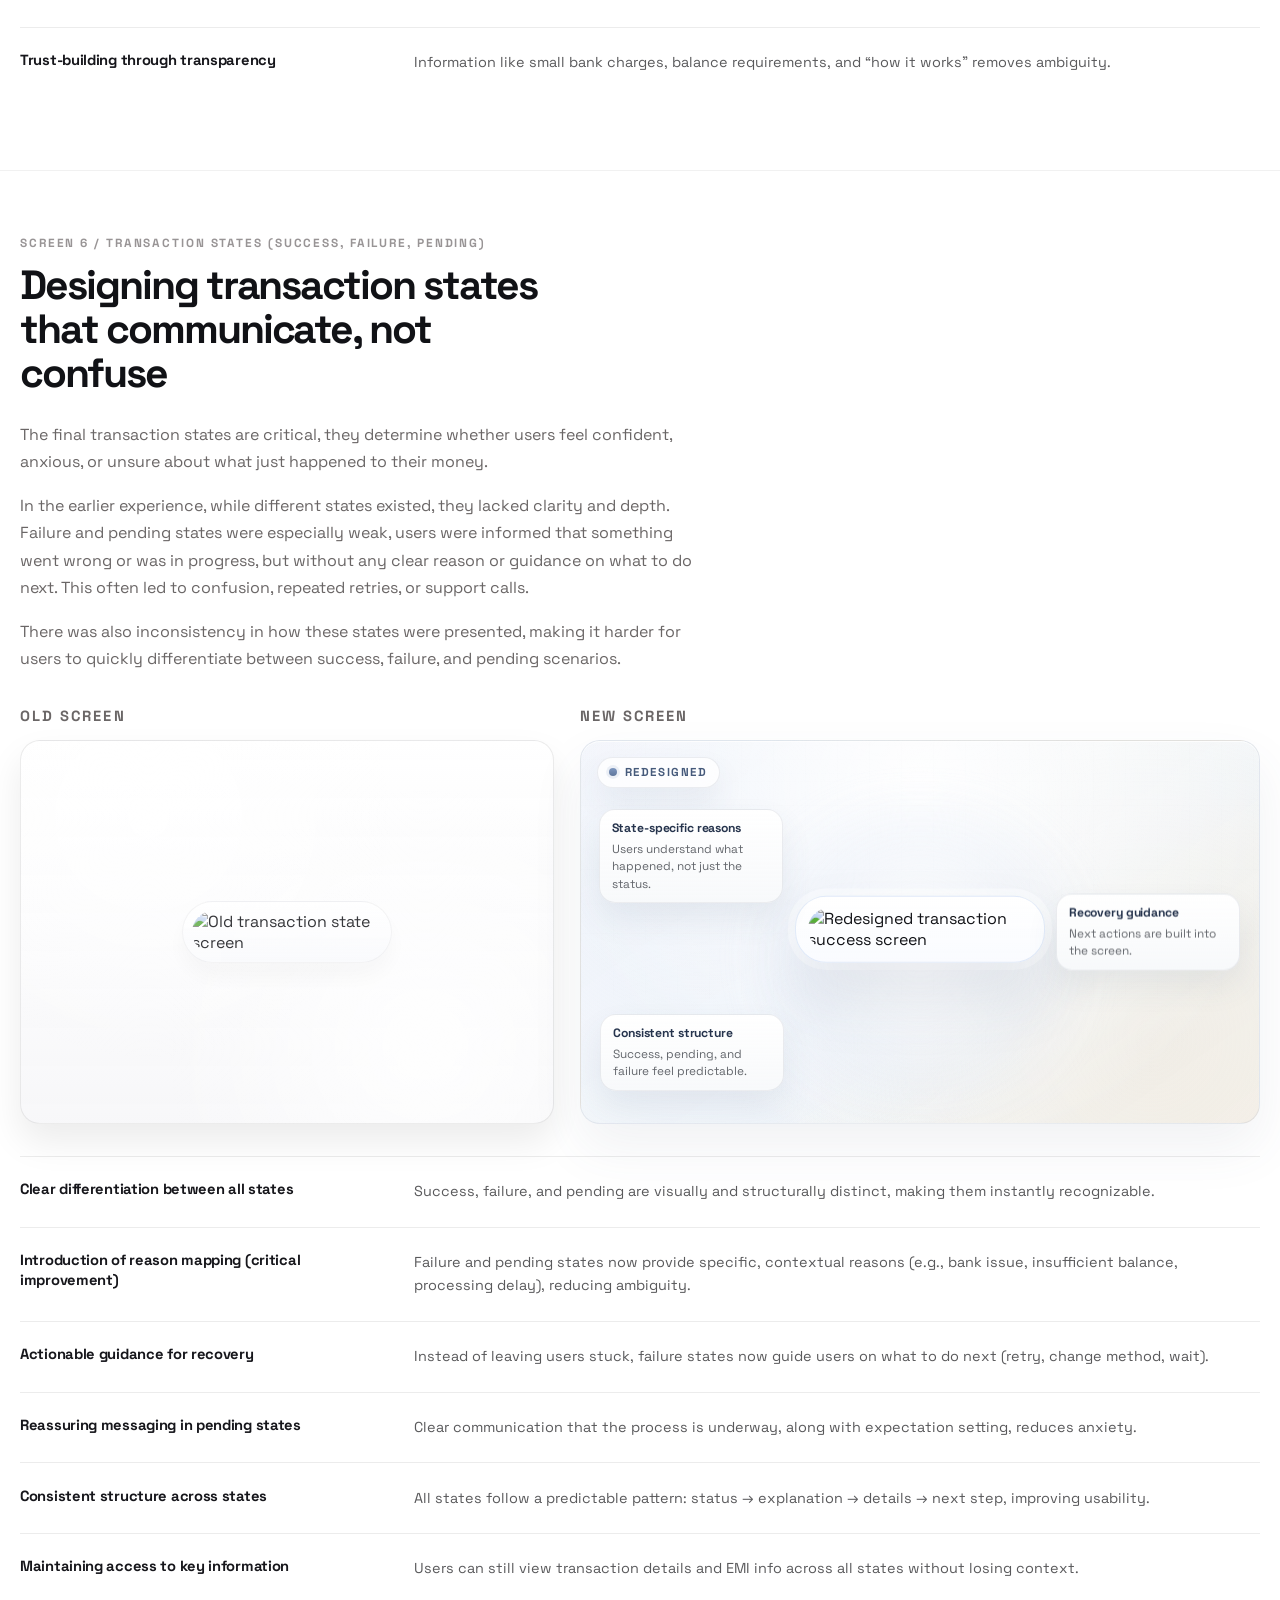
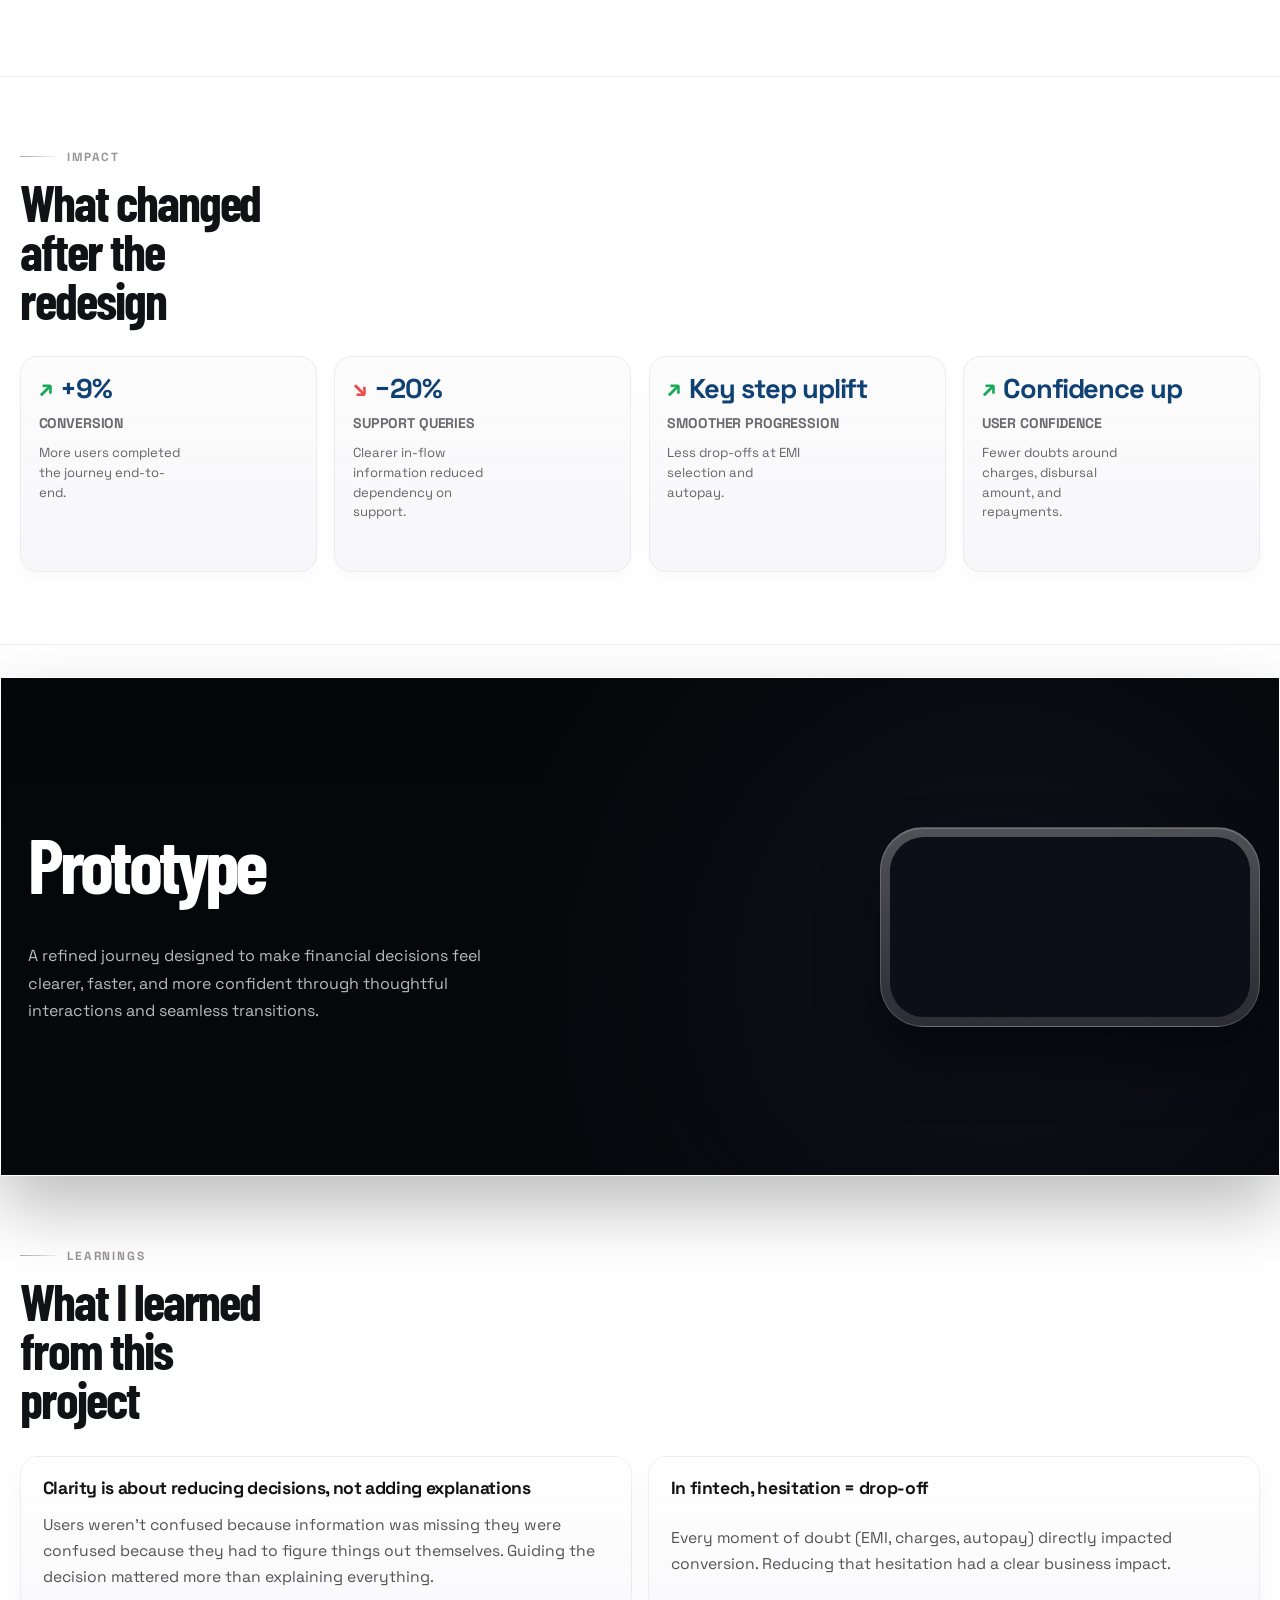
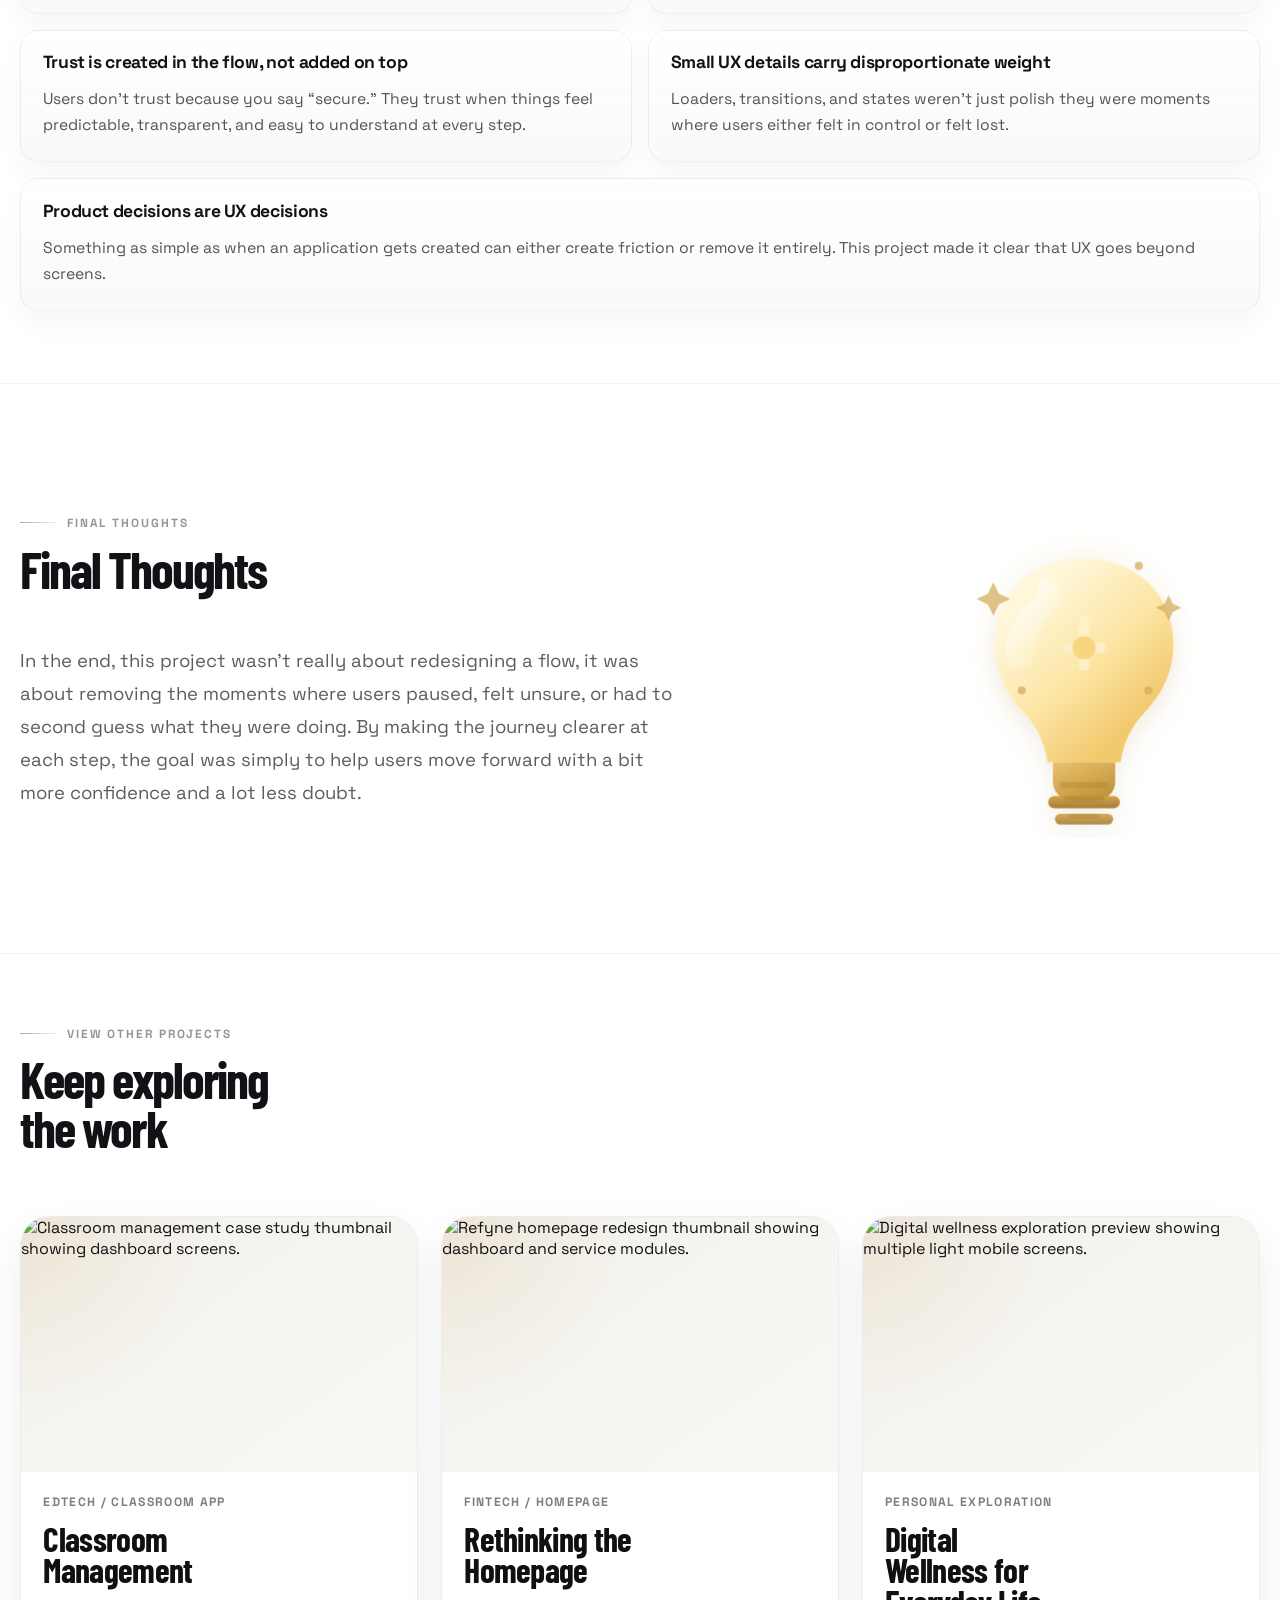
==== commit 7ce20cb9: "Update lending max amount screen" ====
--- a/lending-case-study.html
+++ b/lending-case-study.html
@@ -790,7 +790,7 @@
                 <div class="case-doc-optimisation-compare__frame case-doc-optimisation-compare__frame--new">
                   <img
                     class="case-doc-optimisation-compare__image"
-                    src="./assets/lending-enter-amount-new-v1.png"
+                    src="./assets/lending-enter-amount-new-v1.png?v=20260623-v2"
                     alt="Redesigned enter amount screen with clearer amount entry, slider, and primary CTA"
                   />
                 </div>
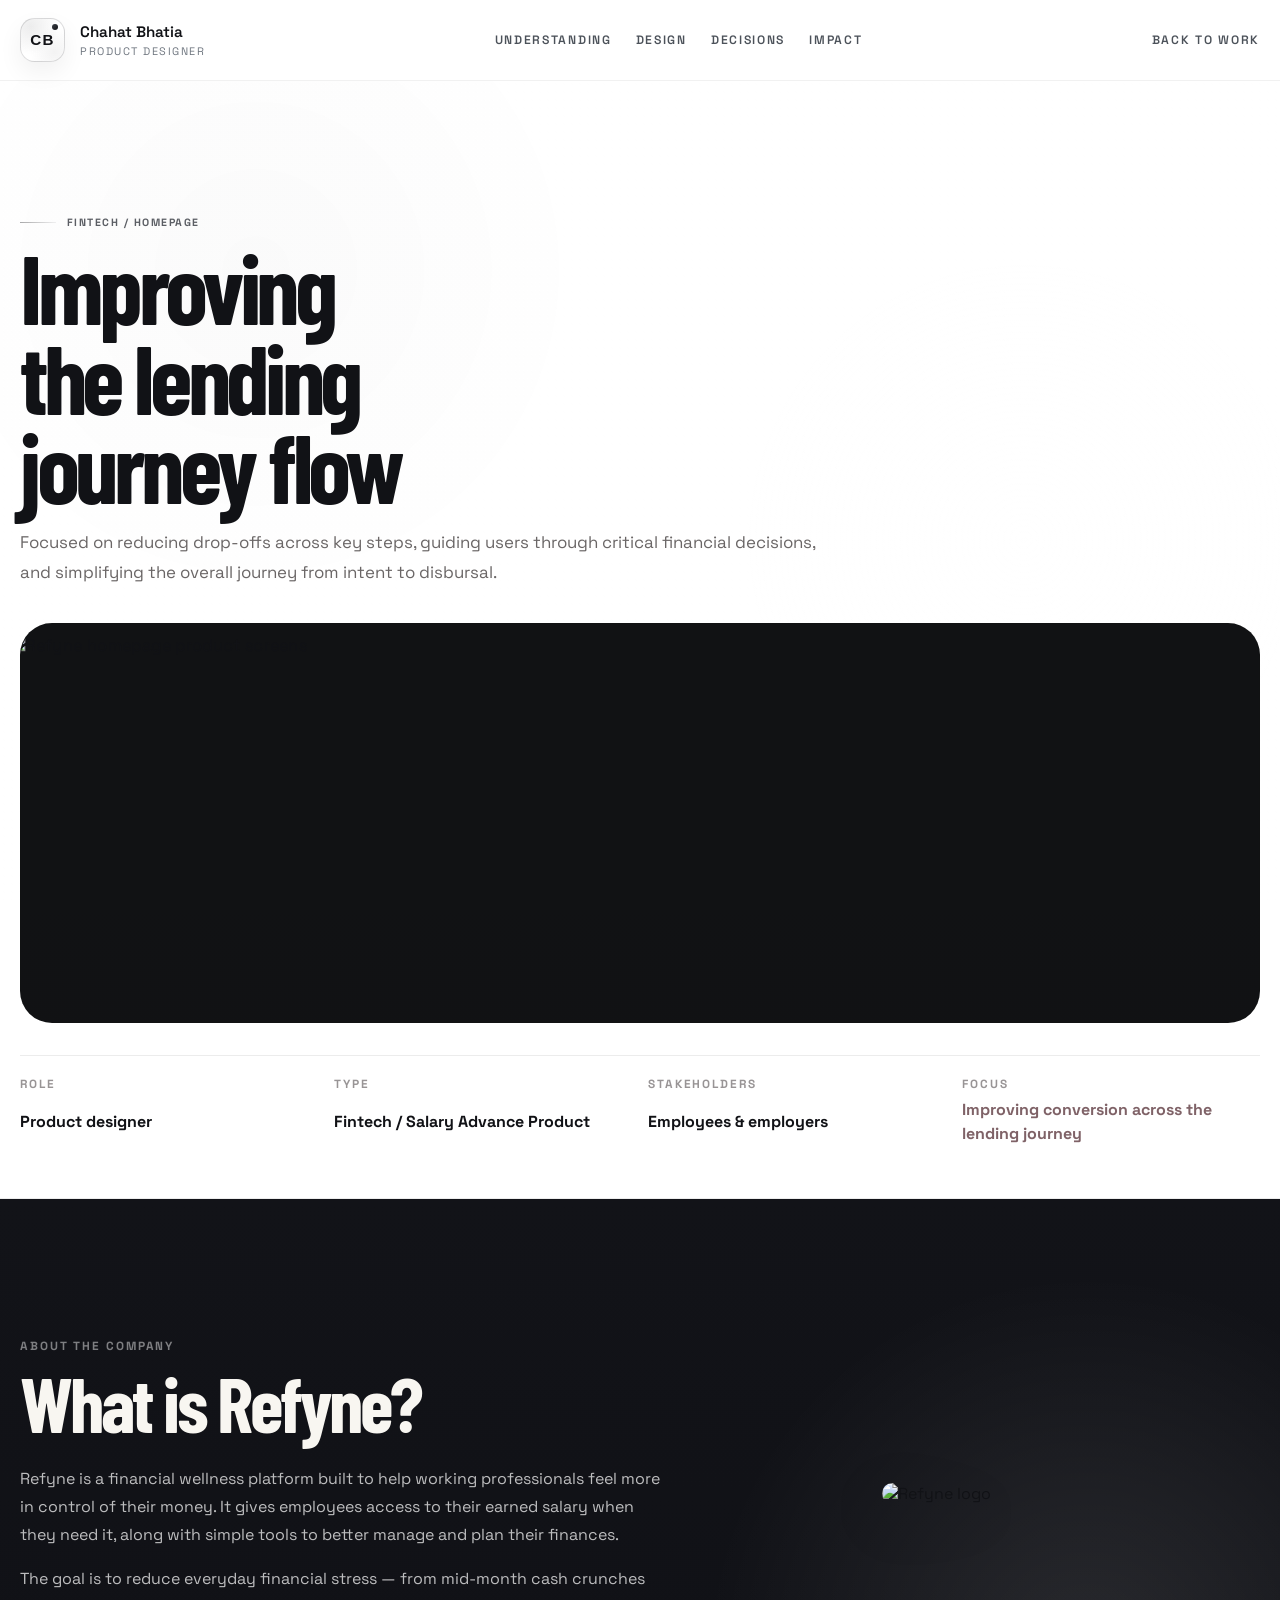
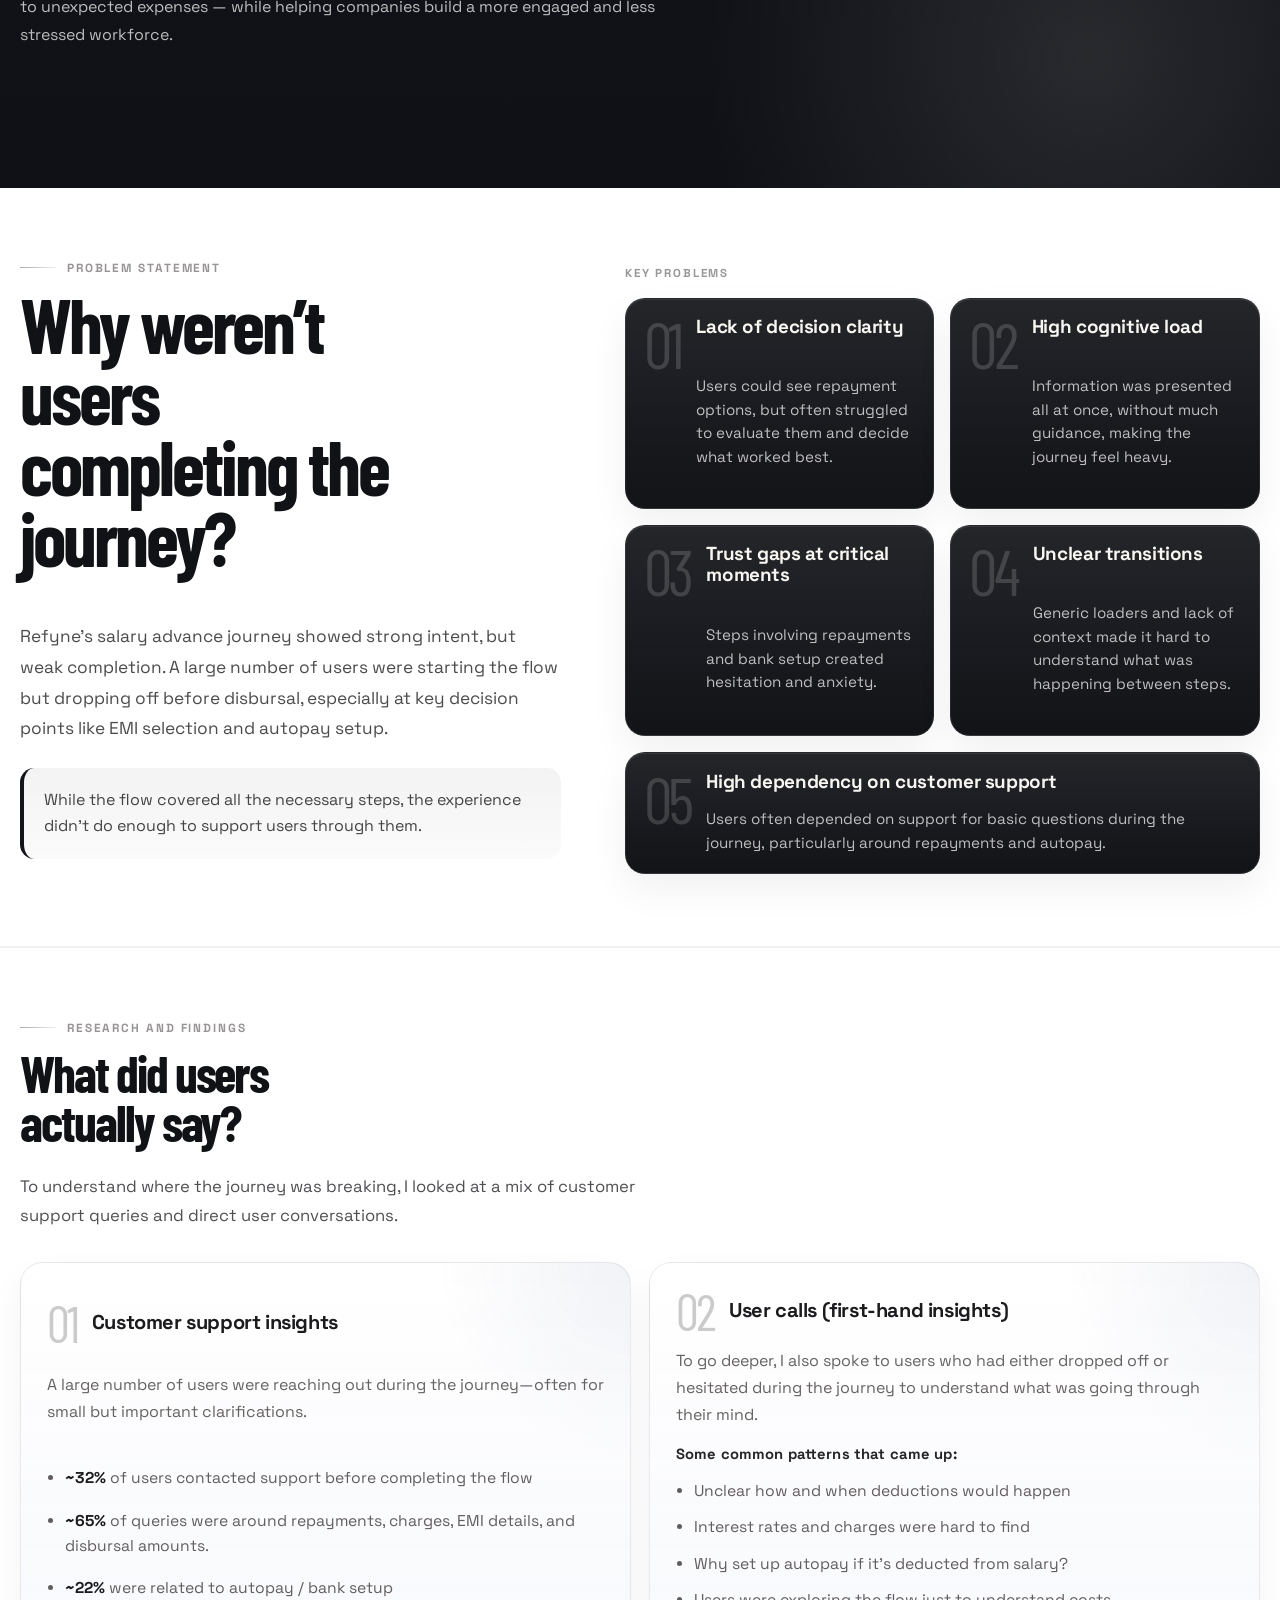
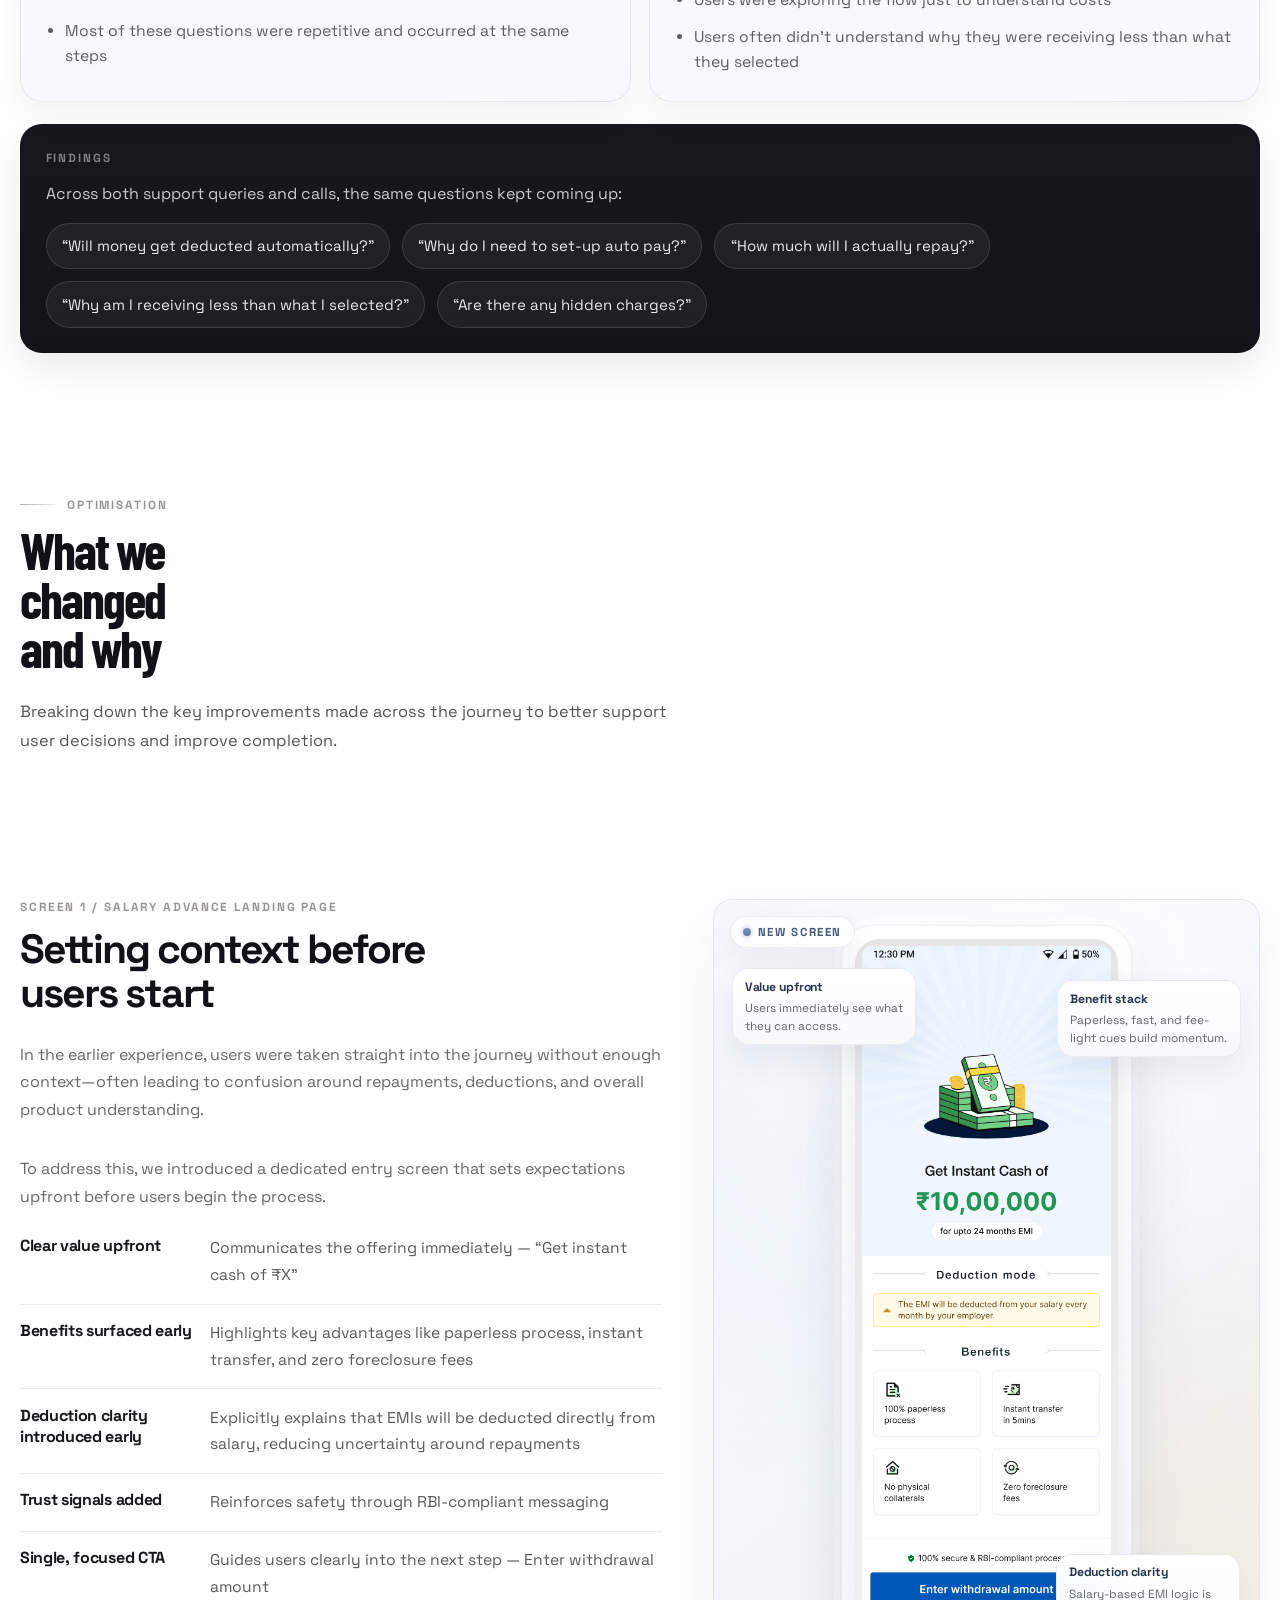
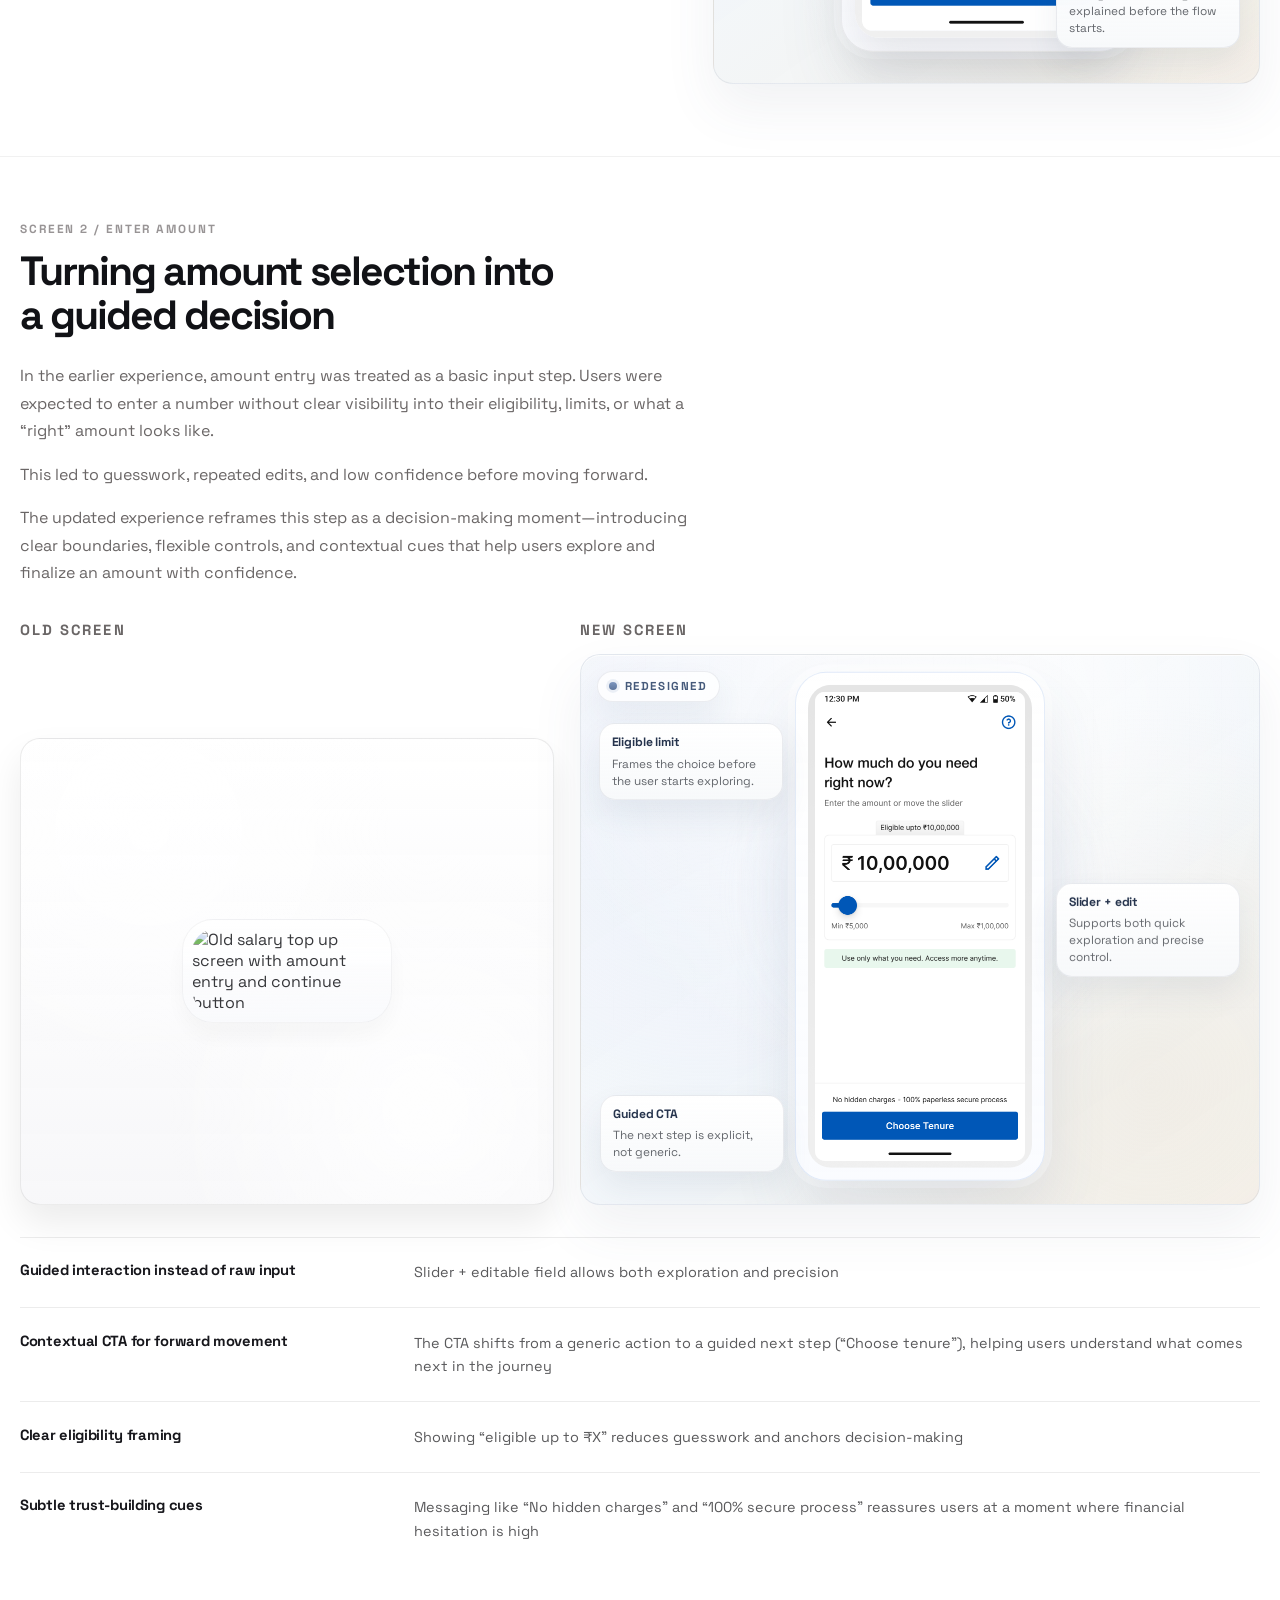
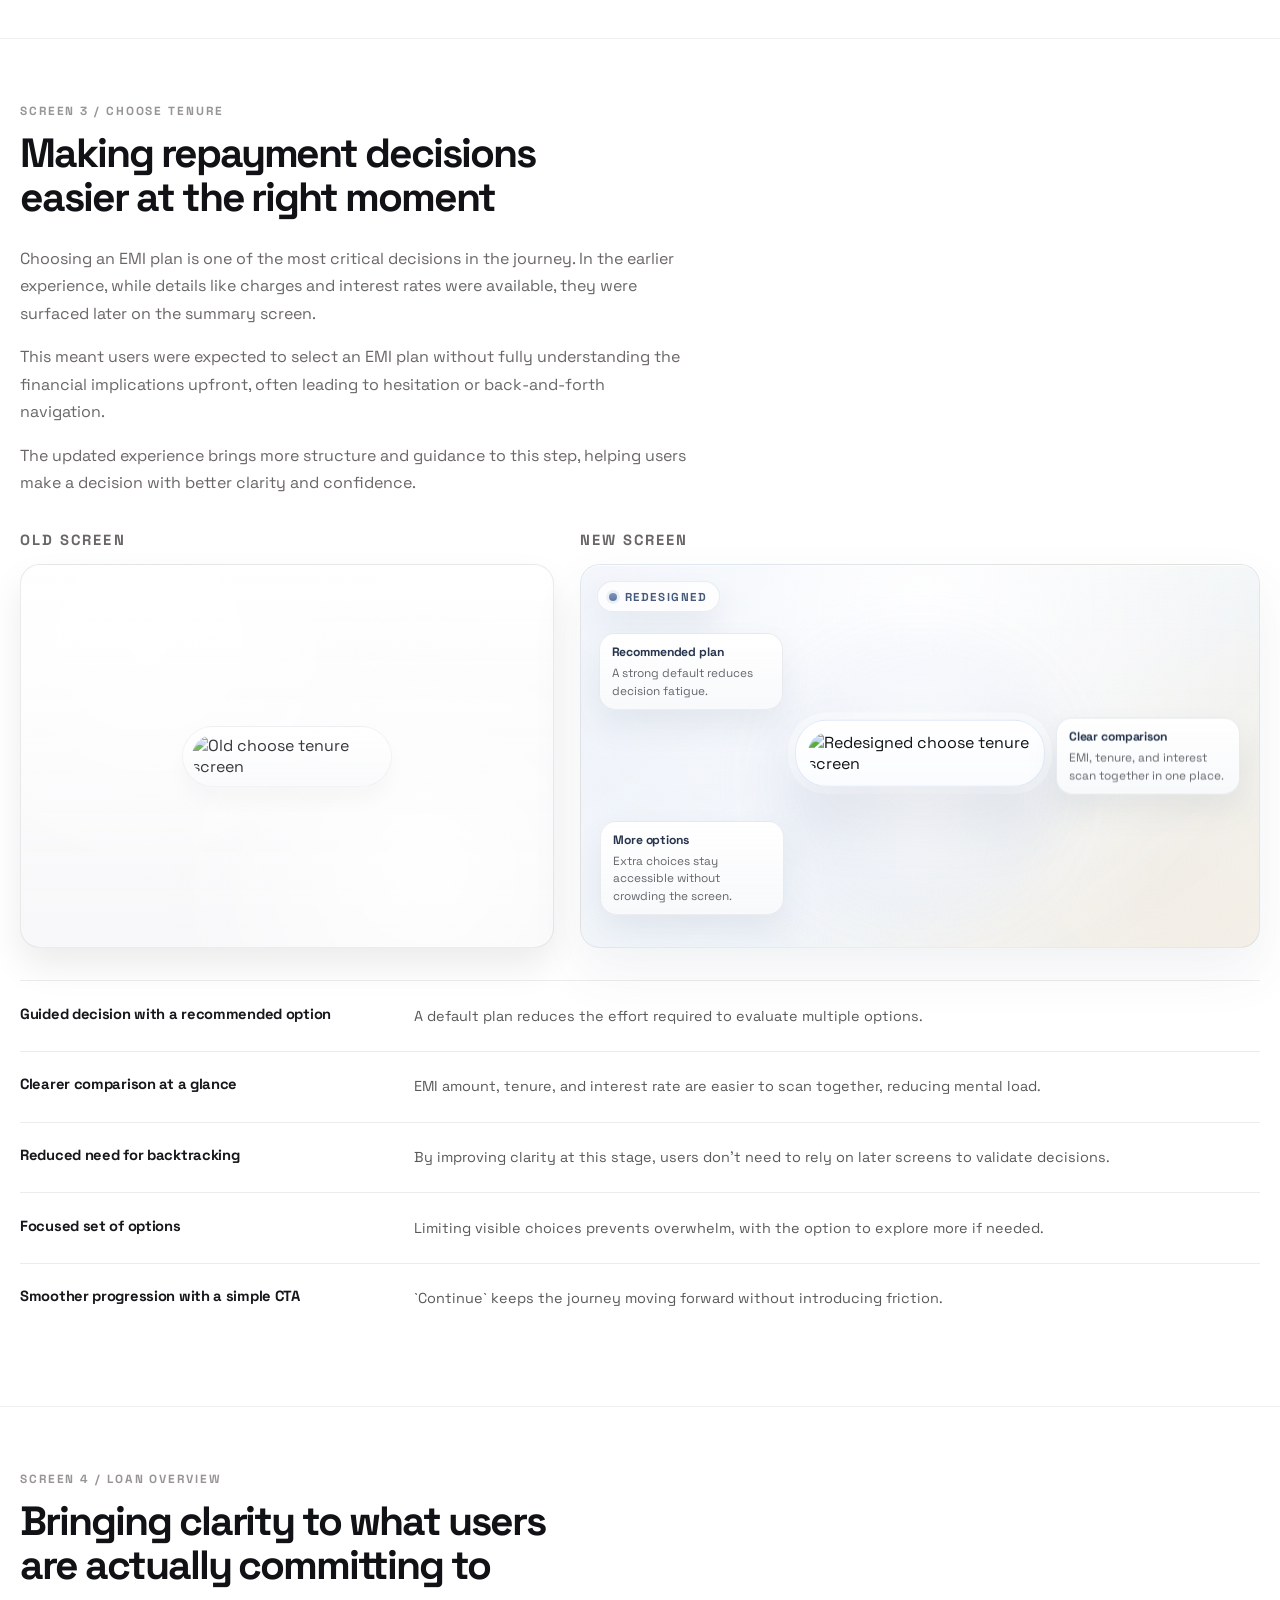
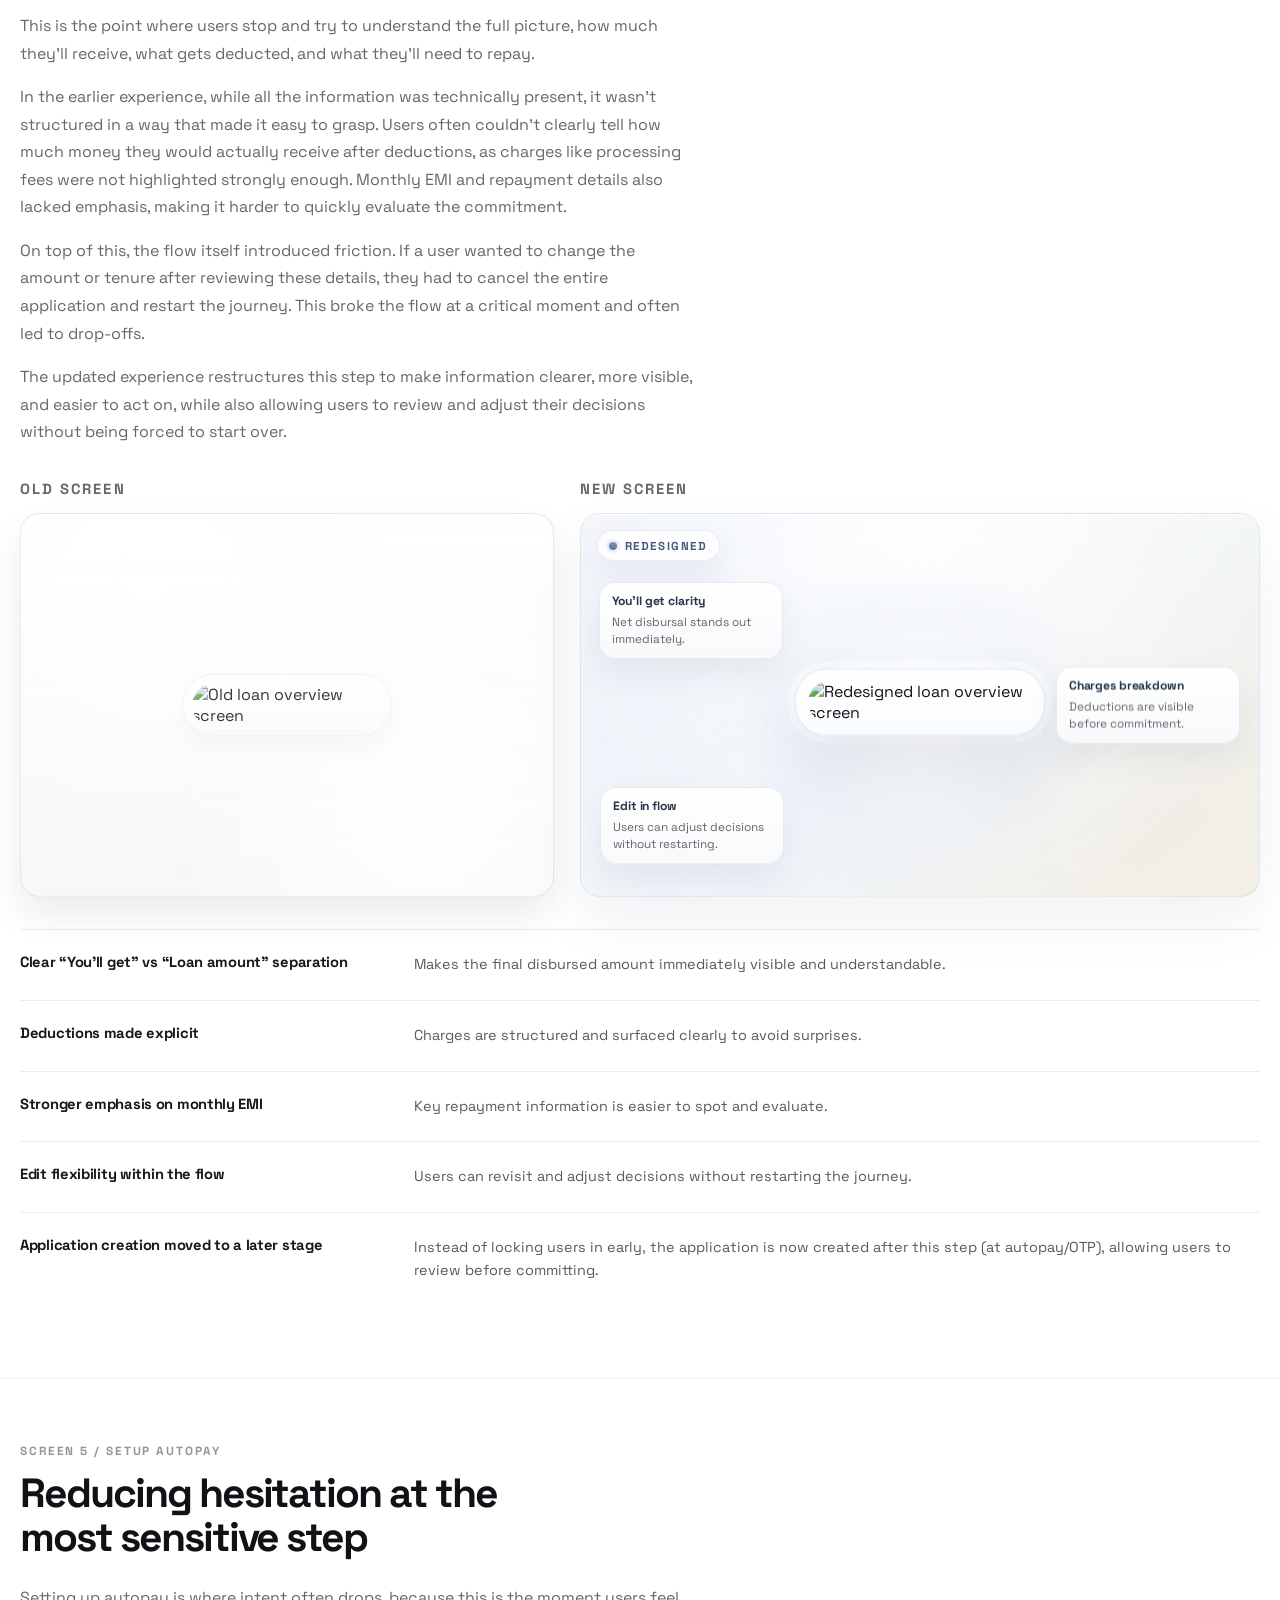
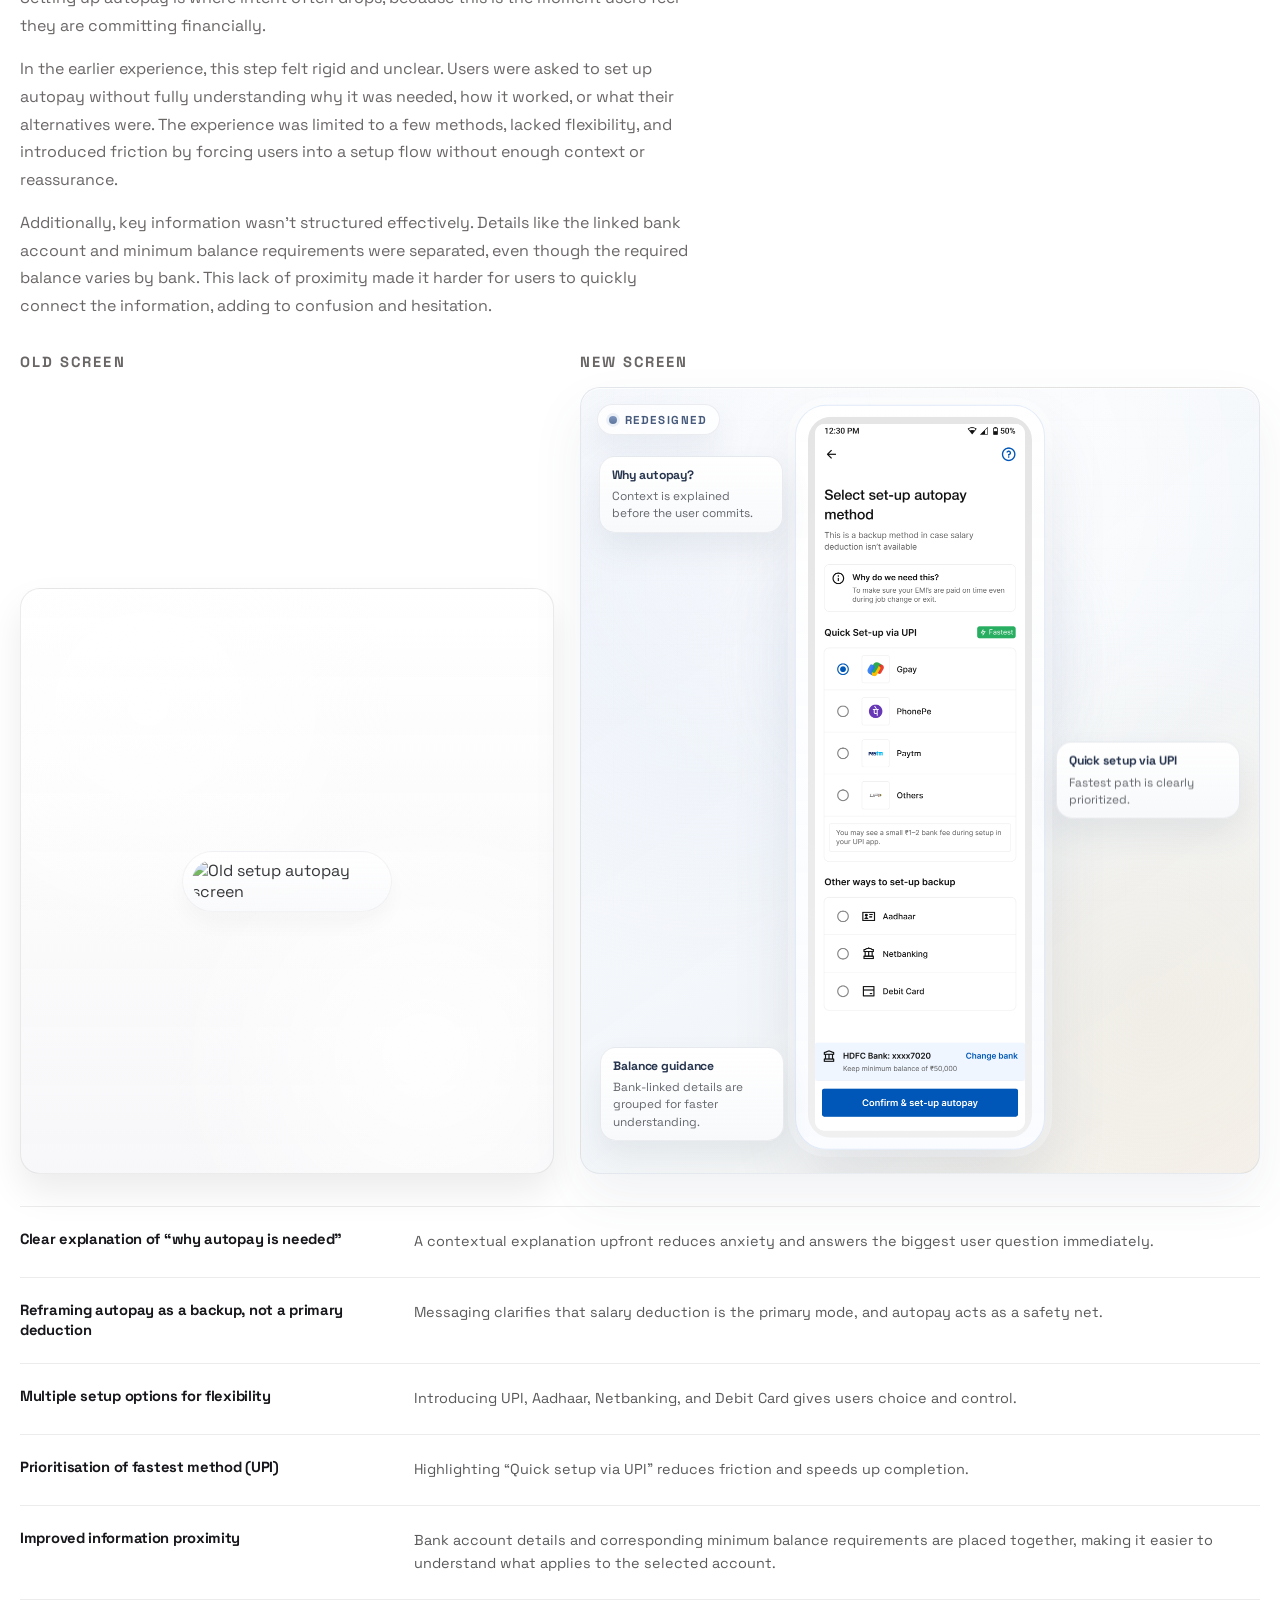
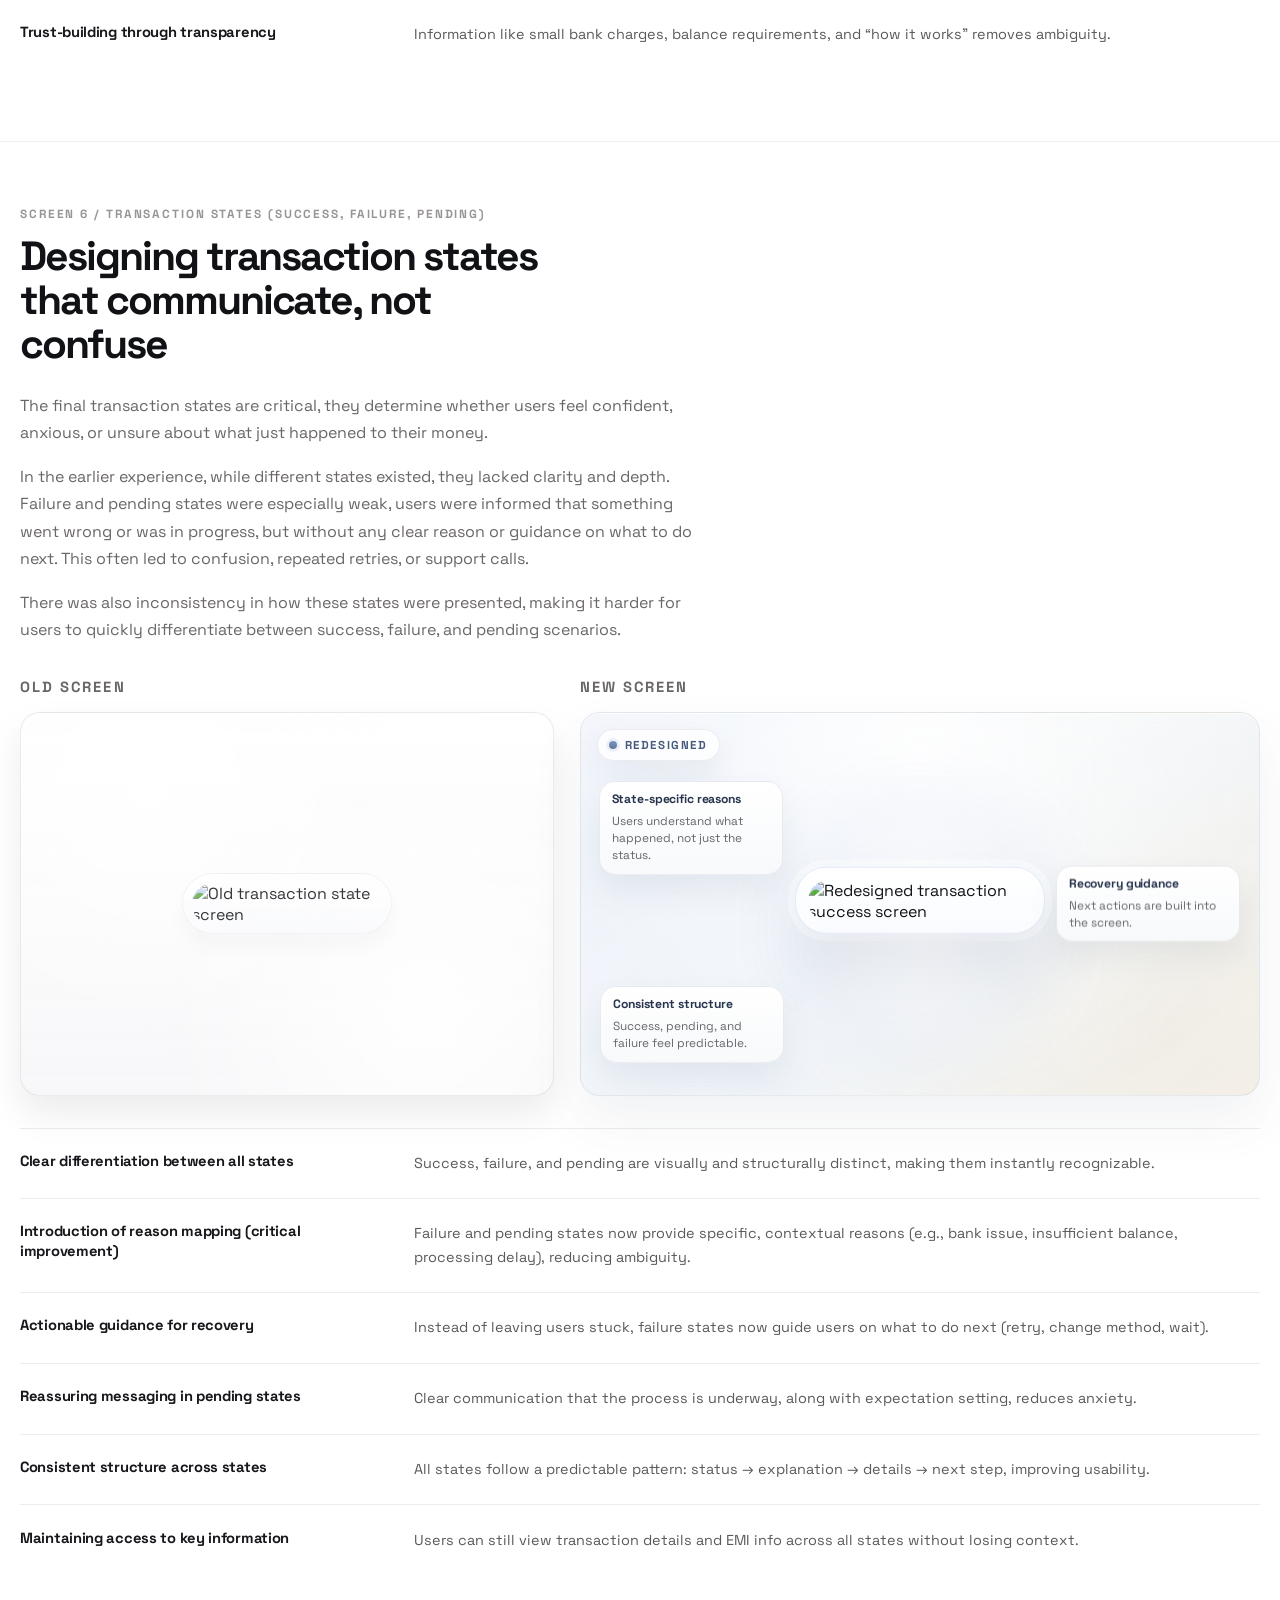
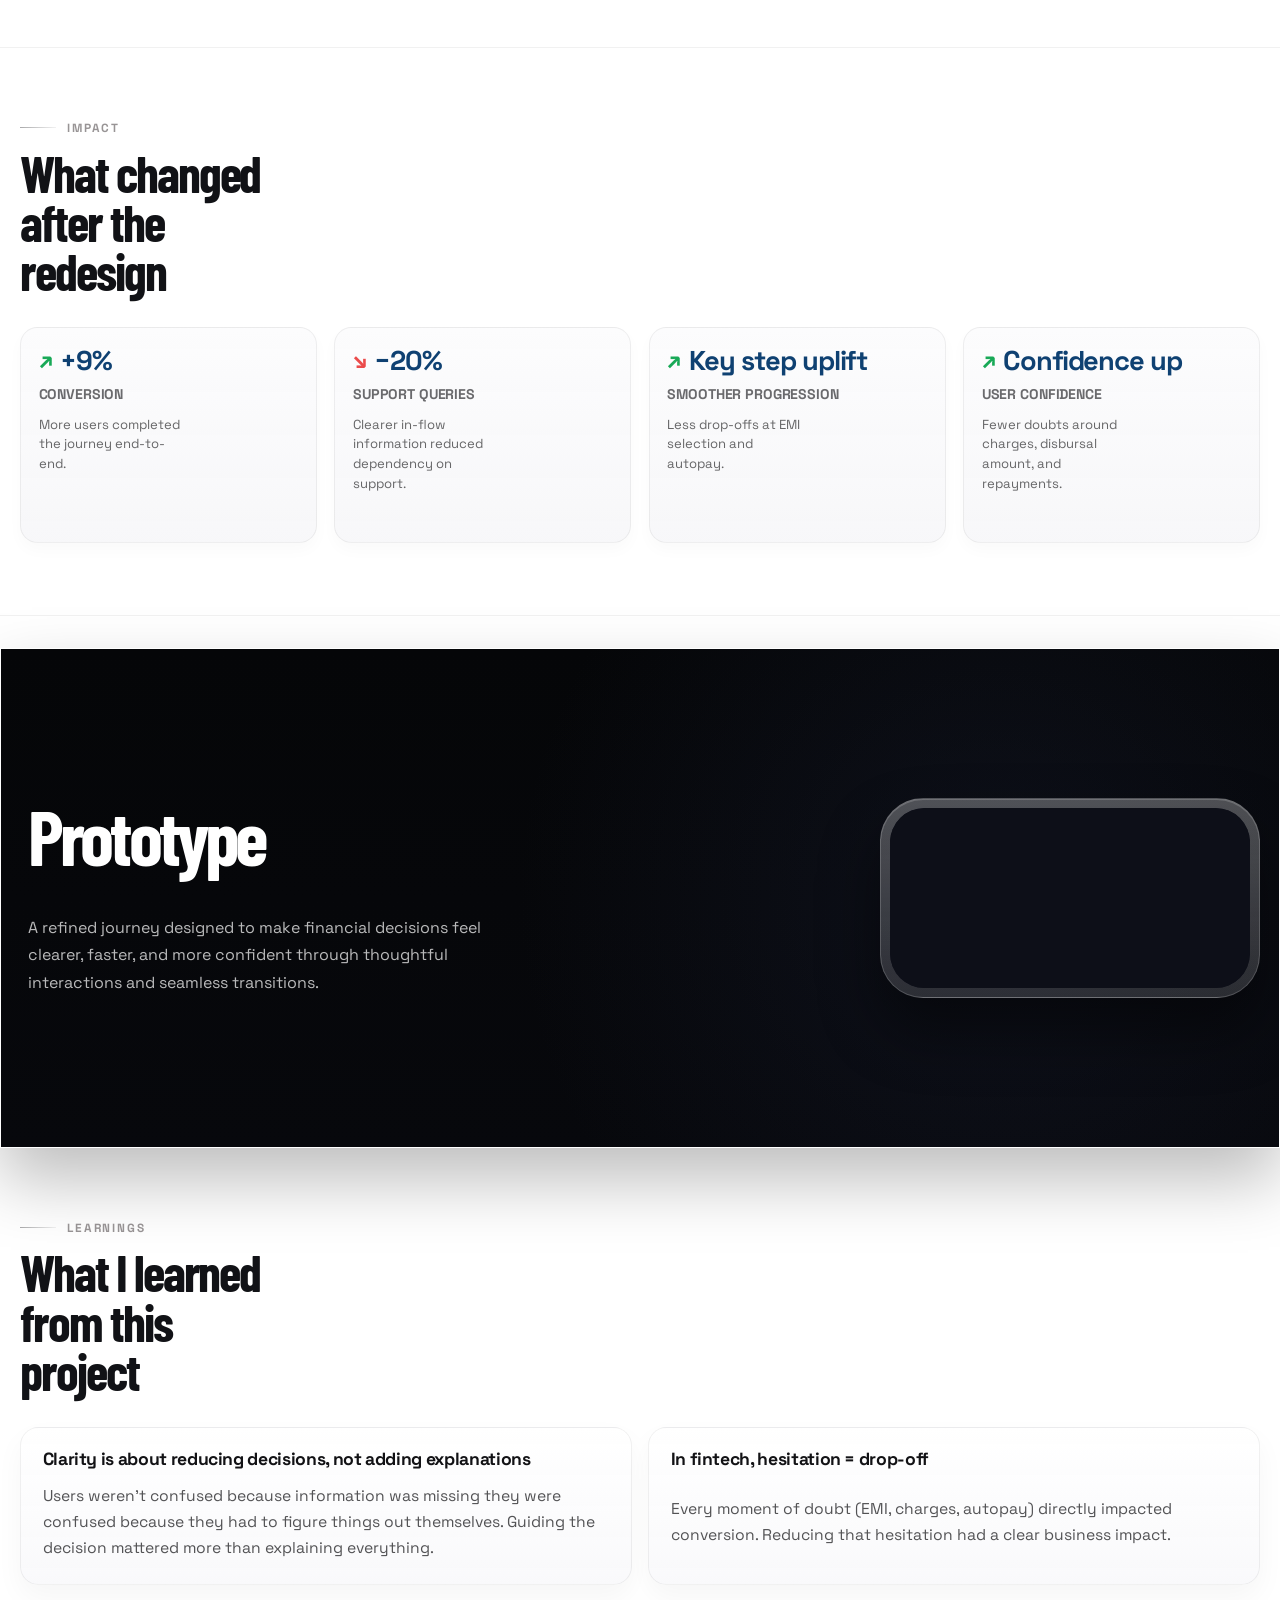
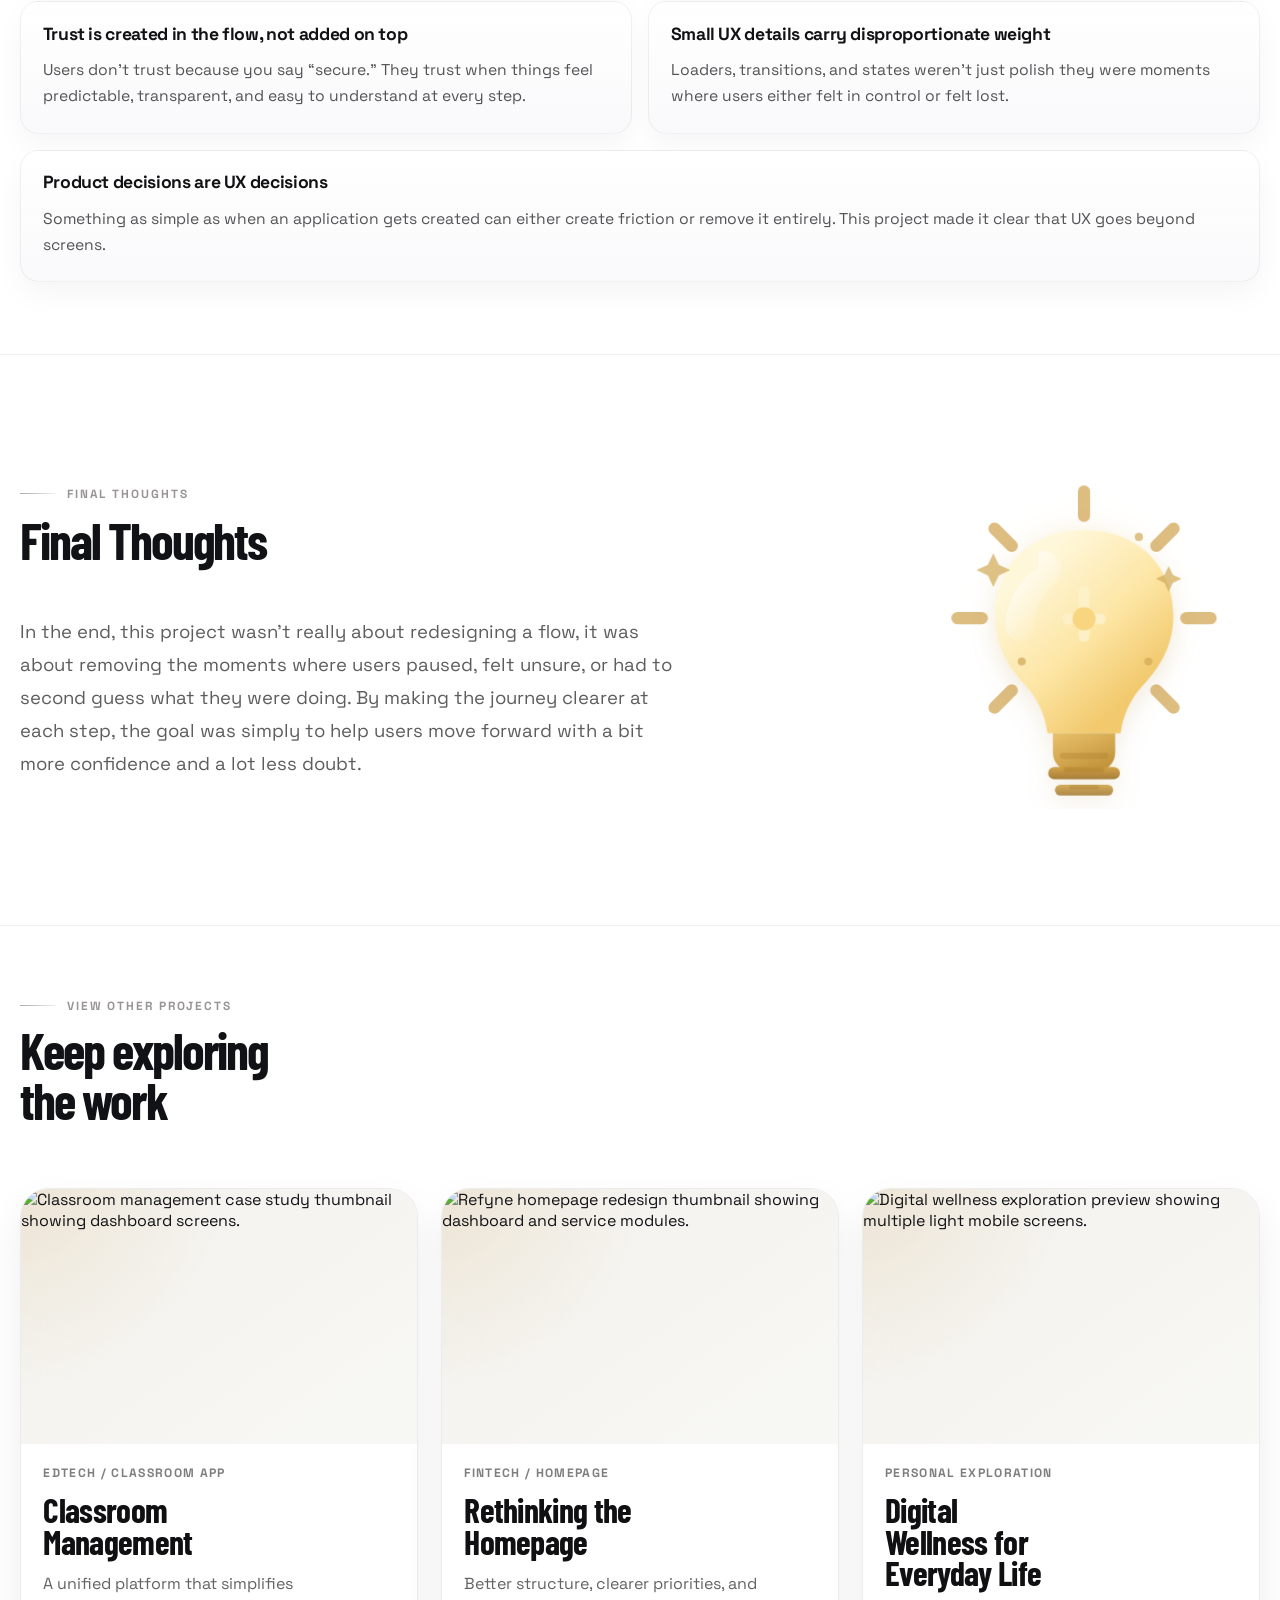
==== commit 45ccee23: "Move max amount update to lending landing screen" ====
--- a/lending-case-study.html
+++ b/lending-case-study.html
@@ -711,7 +711,7 @@
                 <div class="case-doc-optimisation-step__phone-frame">
                   <img
                     class="case-doc-optimisation-step__image"
-                    src="./assets/lending-salary-advance-landing-step-v1.png"
+                    src="./assets/lending-salary-advance-landing-step-v1.png?v=20260623-v2"
                     alt="Salary advance landing page showing amount, benefits, deduction mode, and withdrawal CTA"
                   />
                 </div>
@@ -790,7 +790,7 @@
                 <div class="case-doc-optimisation-compare__frame case-doc-optimisation-compare__frame--new">
                   <img
                     class="case-doc-optimisation-compare__image"
-                    src="./assets/lending-enter-amount-new-v1.png?v=20260623-v2"
+                    src="./assets/lending-enter-amount-new-v1.png"
                     alt="Redesigned enter amount screen with clearer amount entry, slider, and primary CTA"
                   />
                 </div>
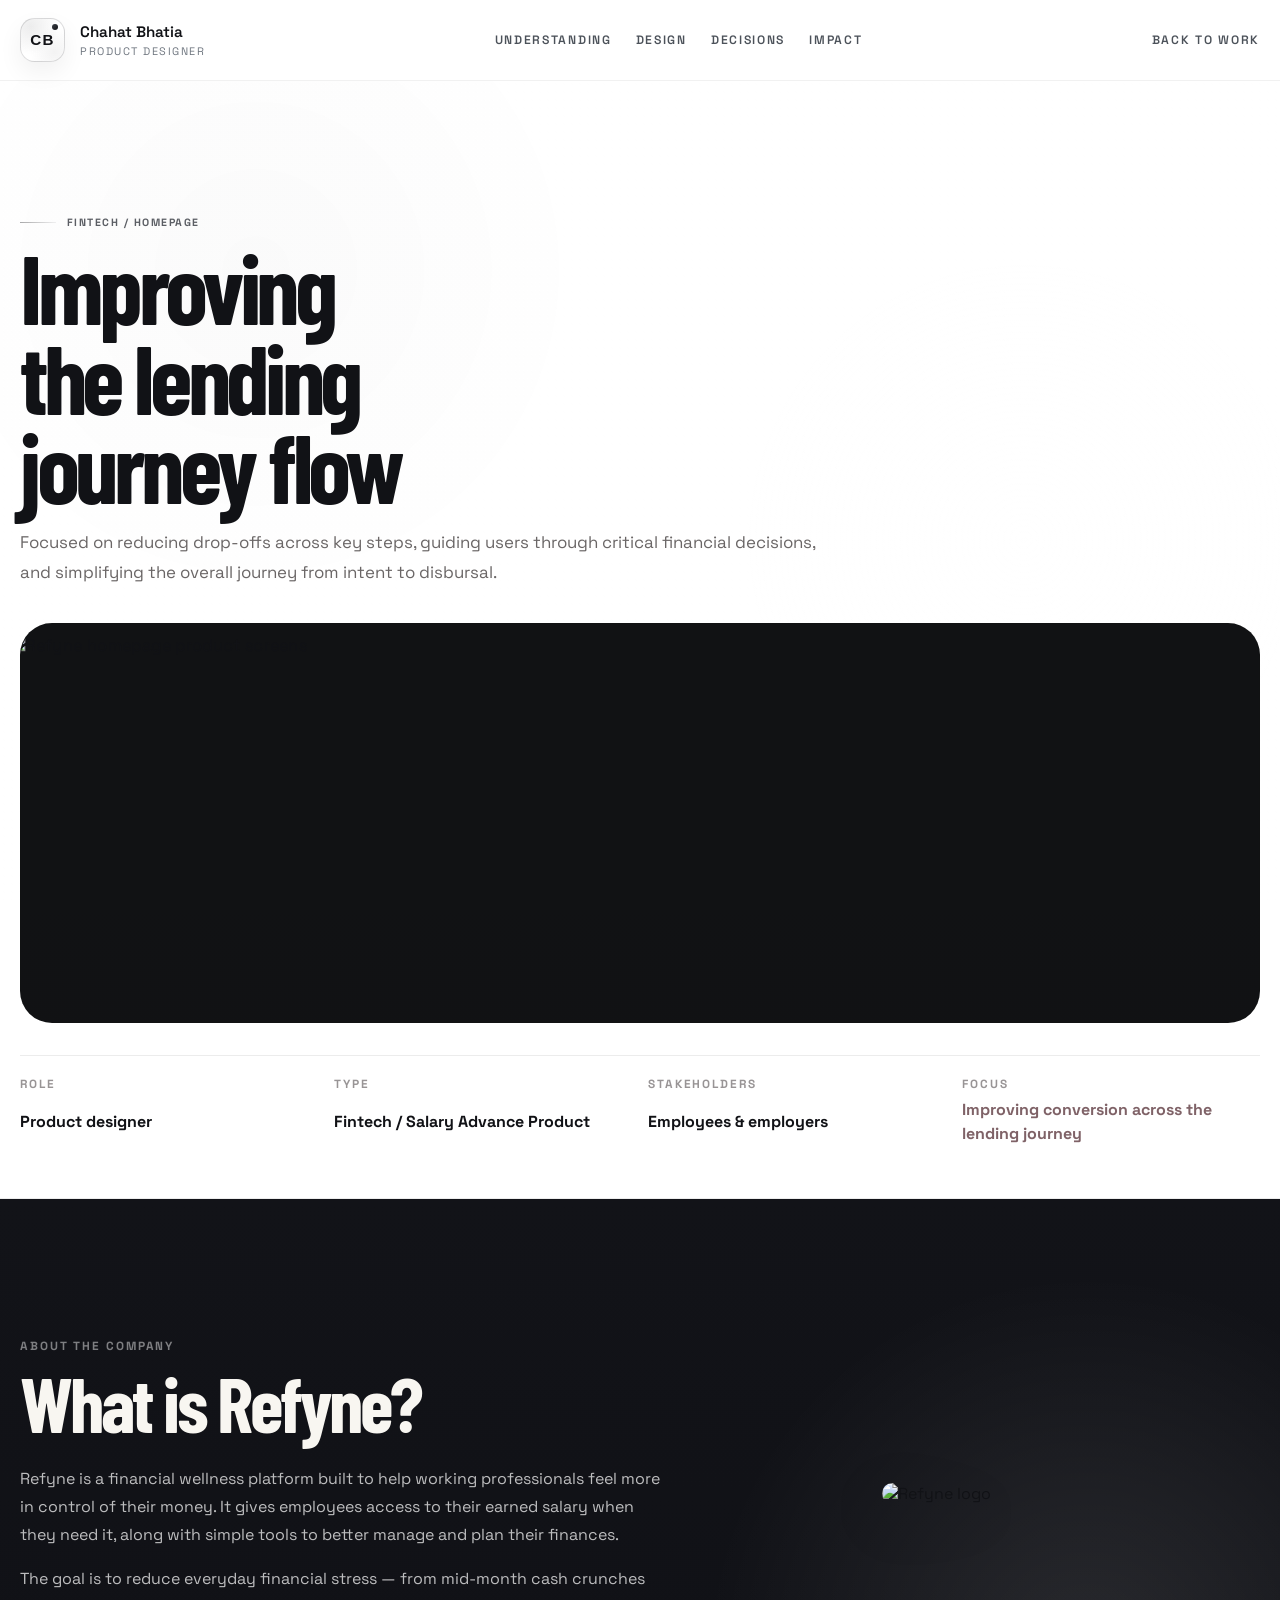
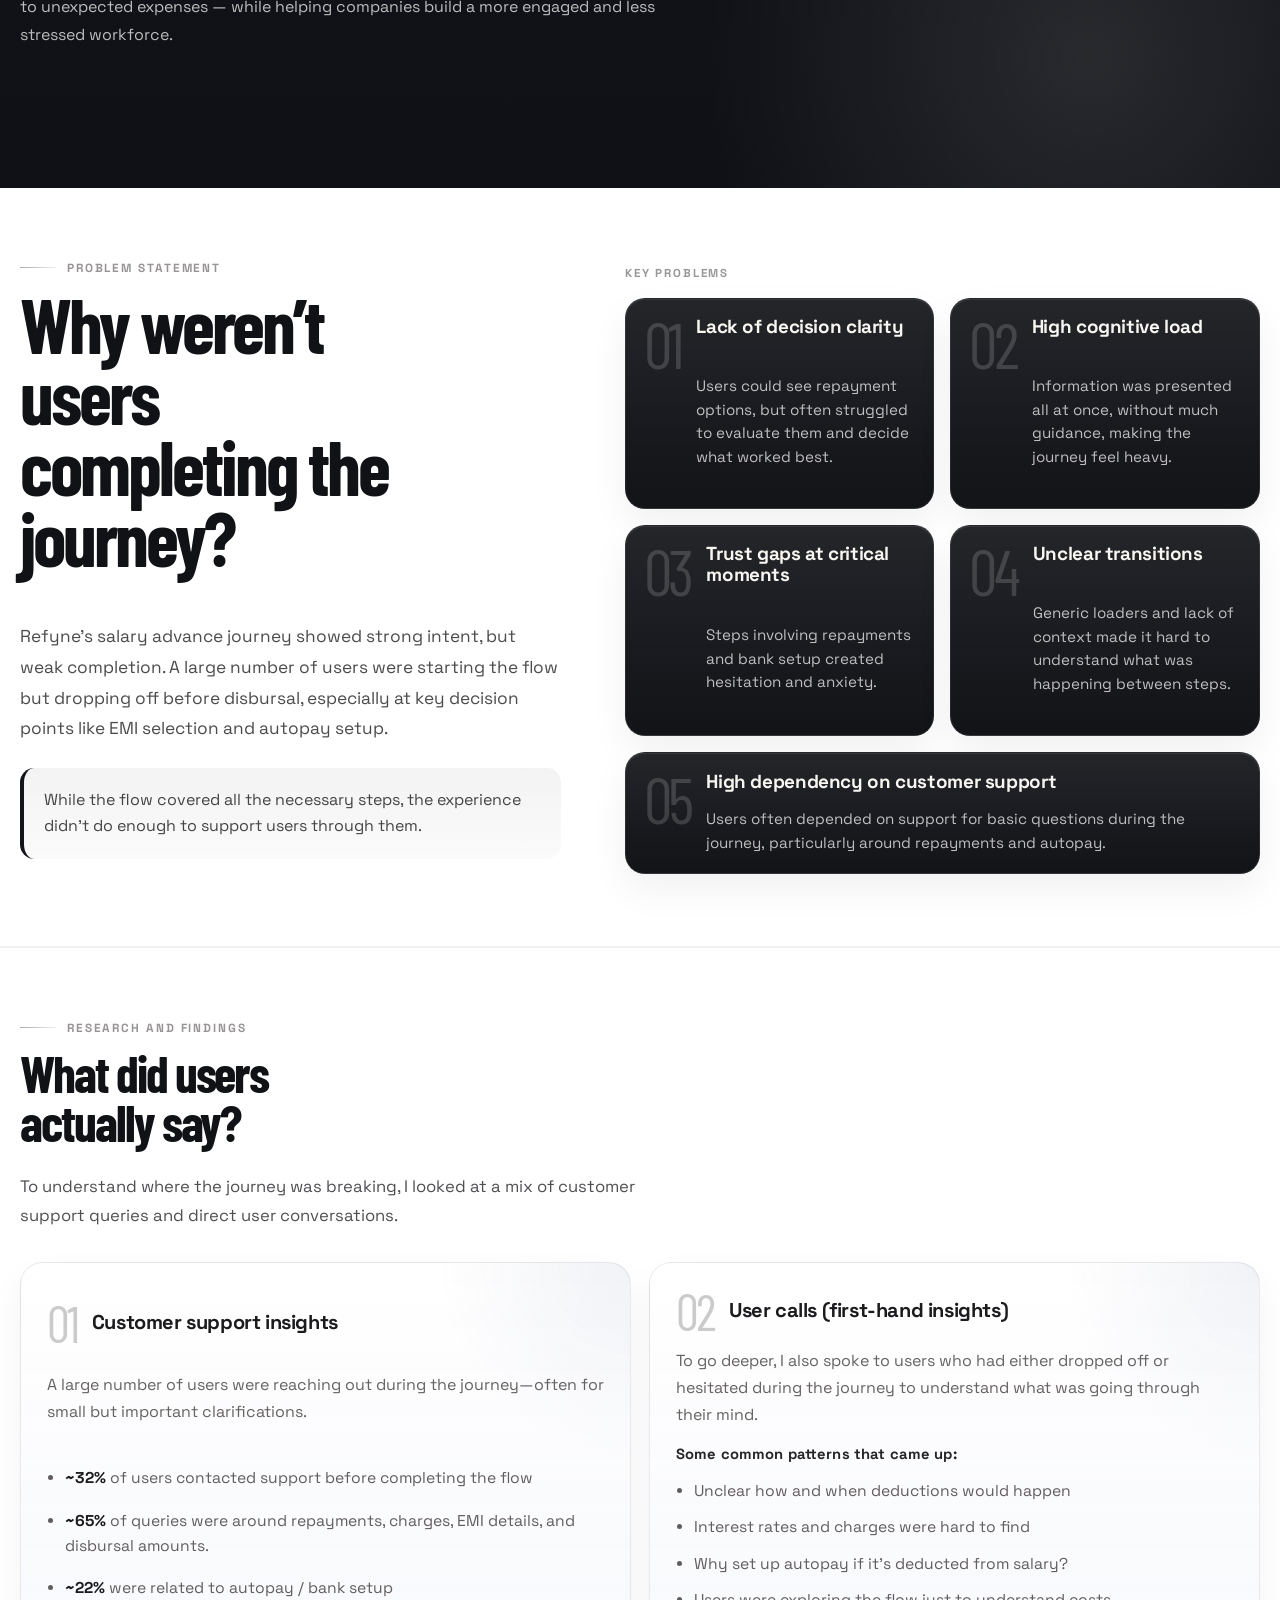
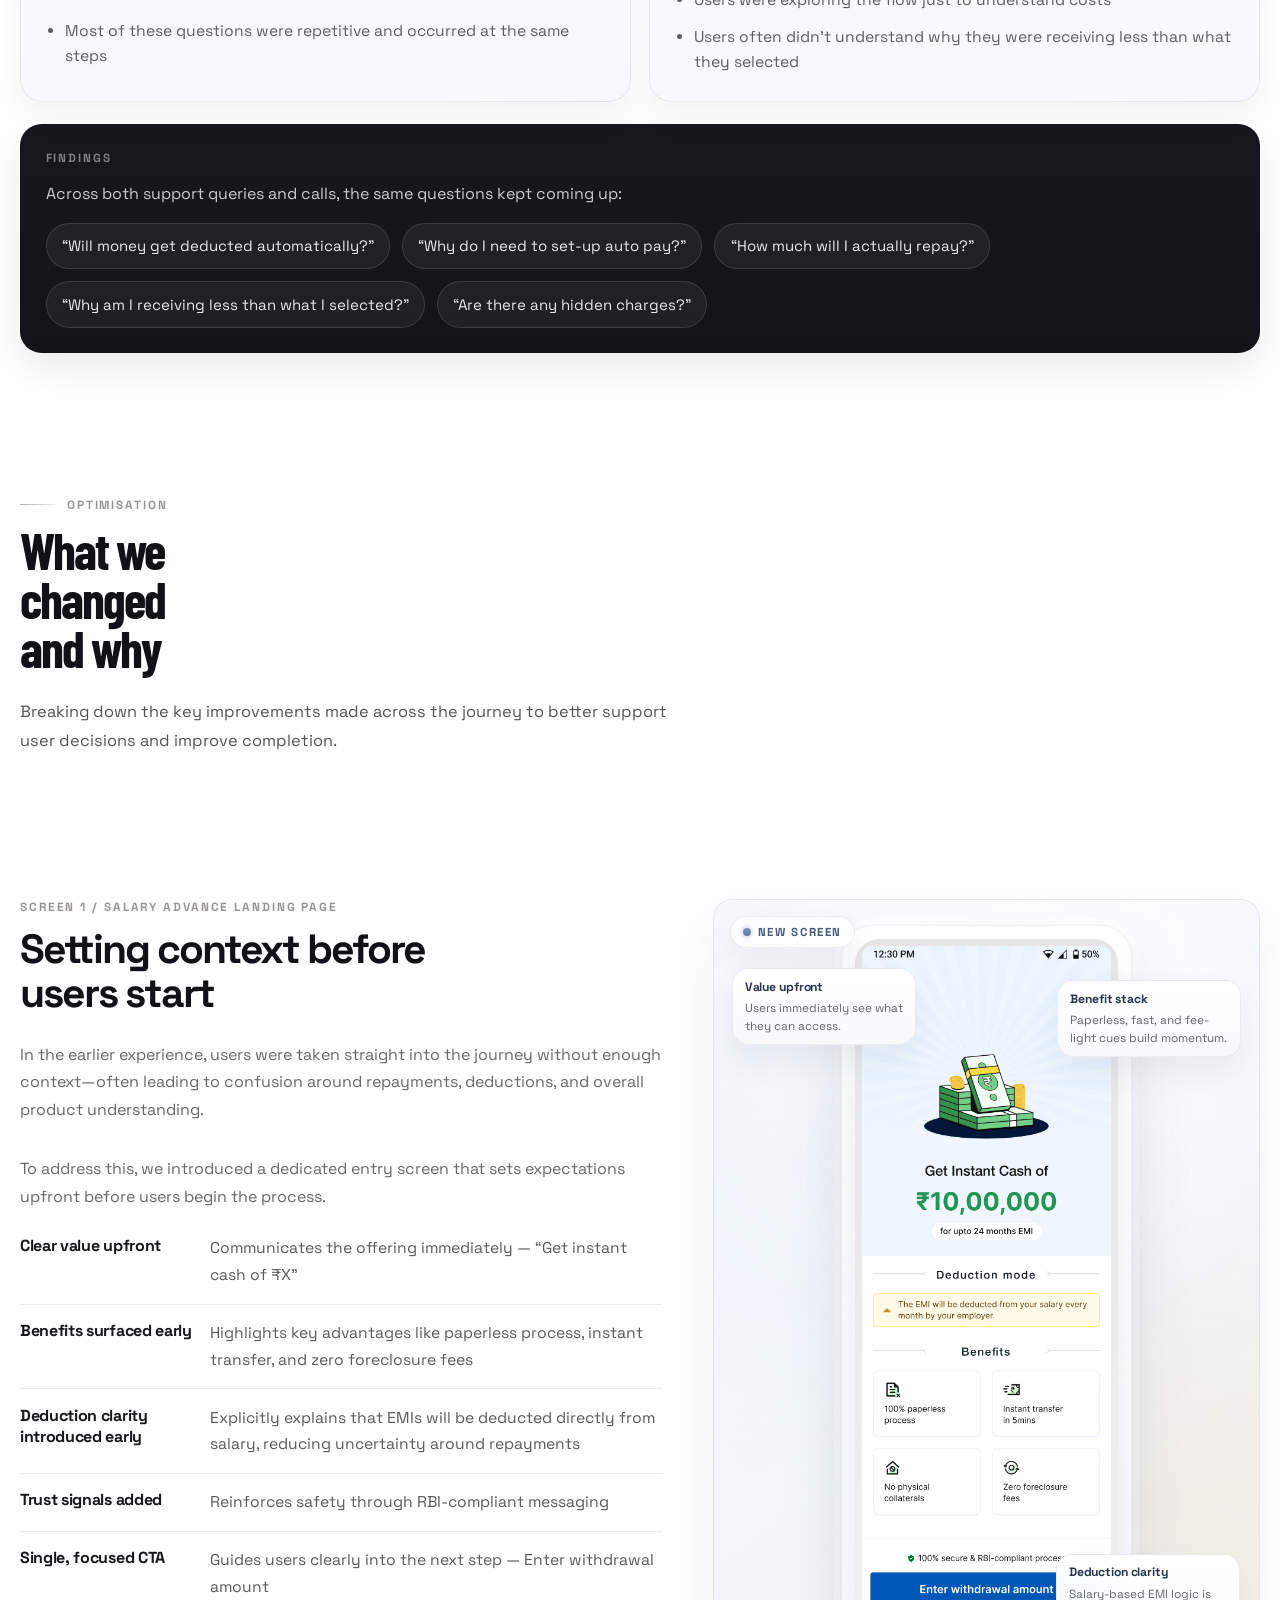
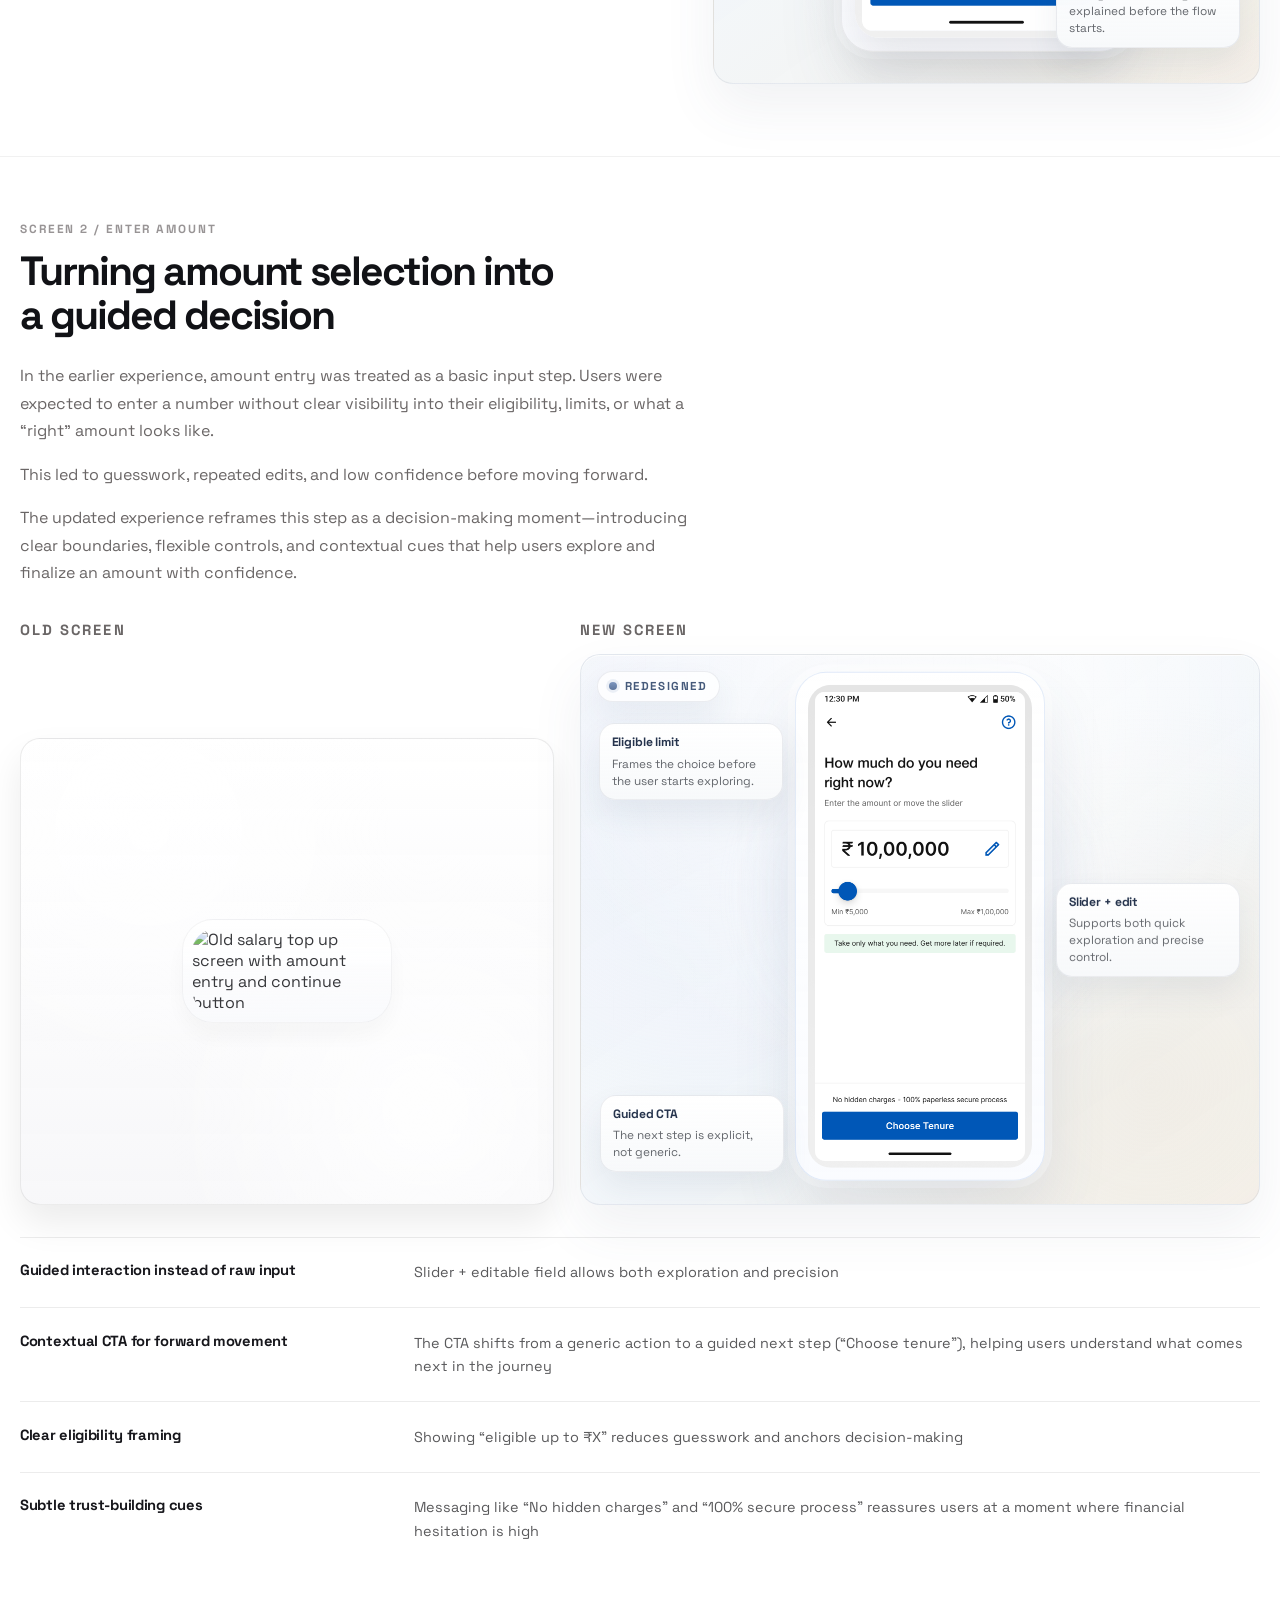
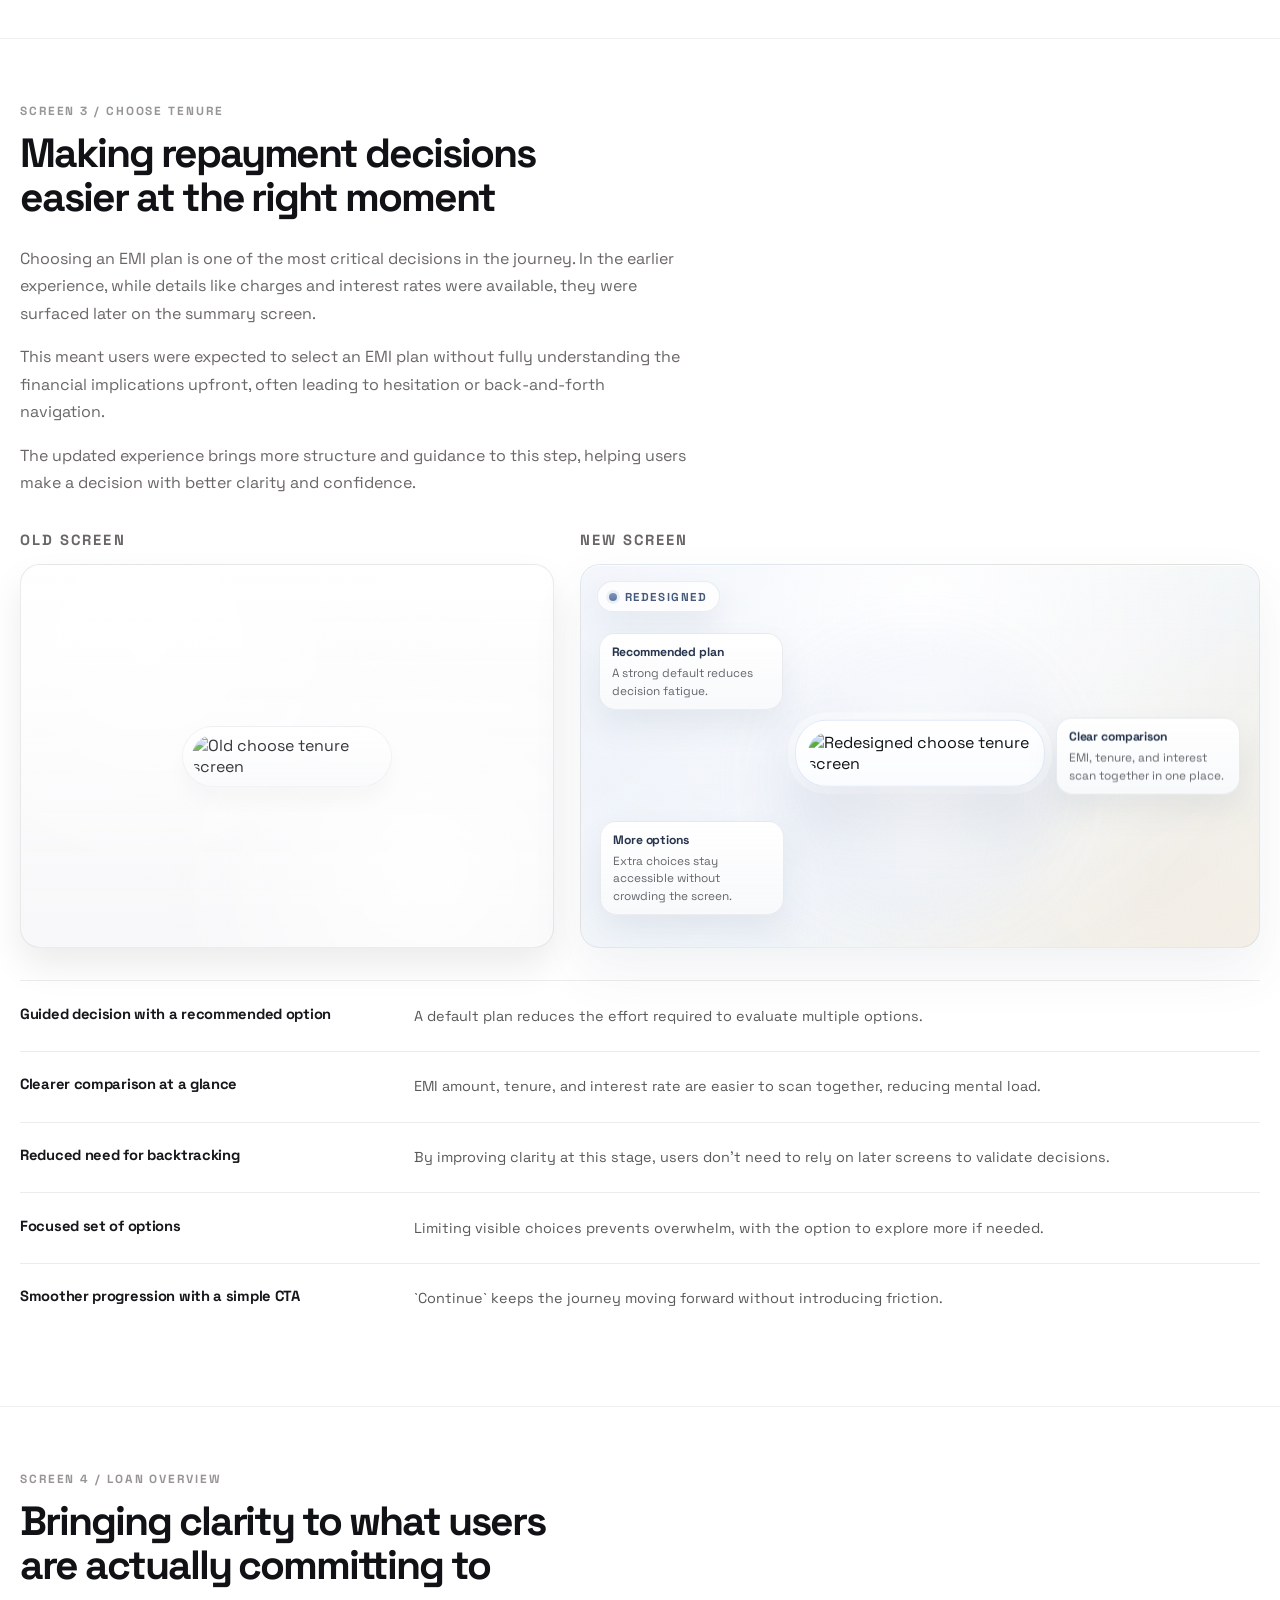
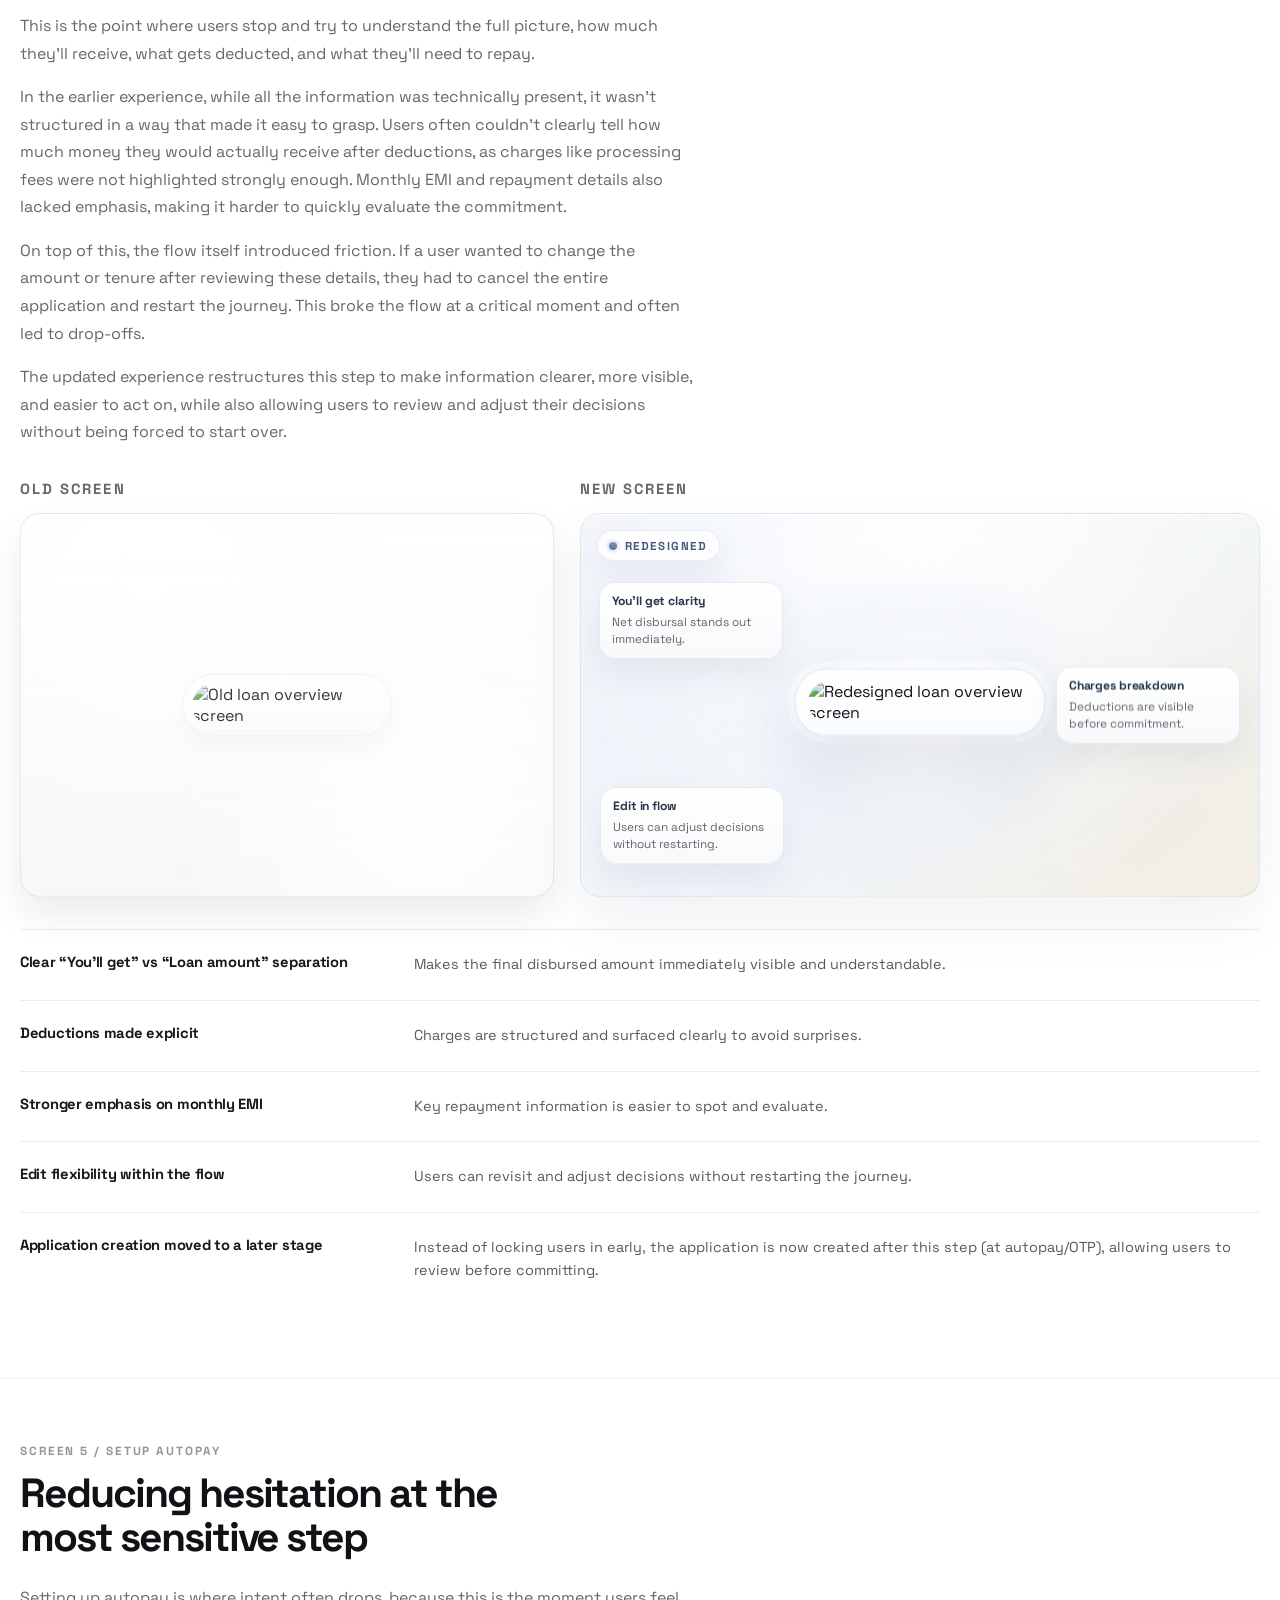
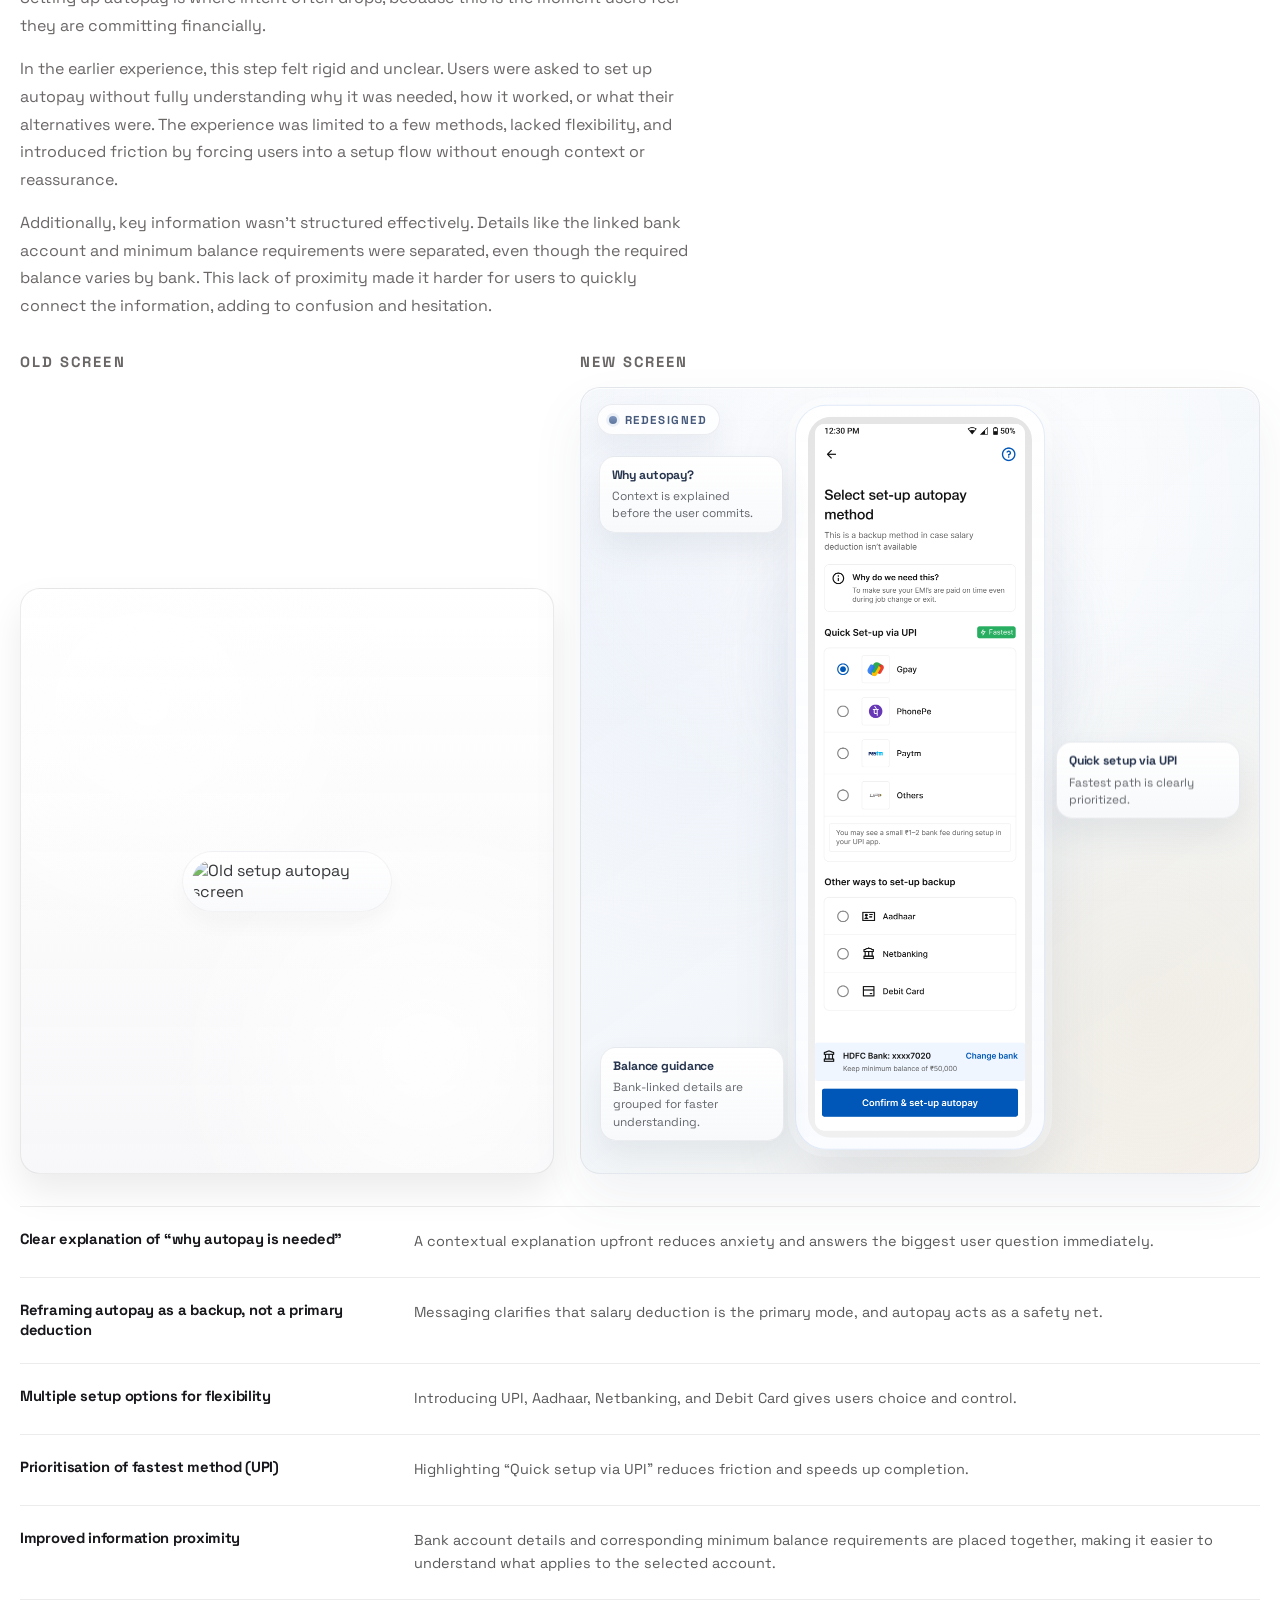
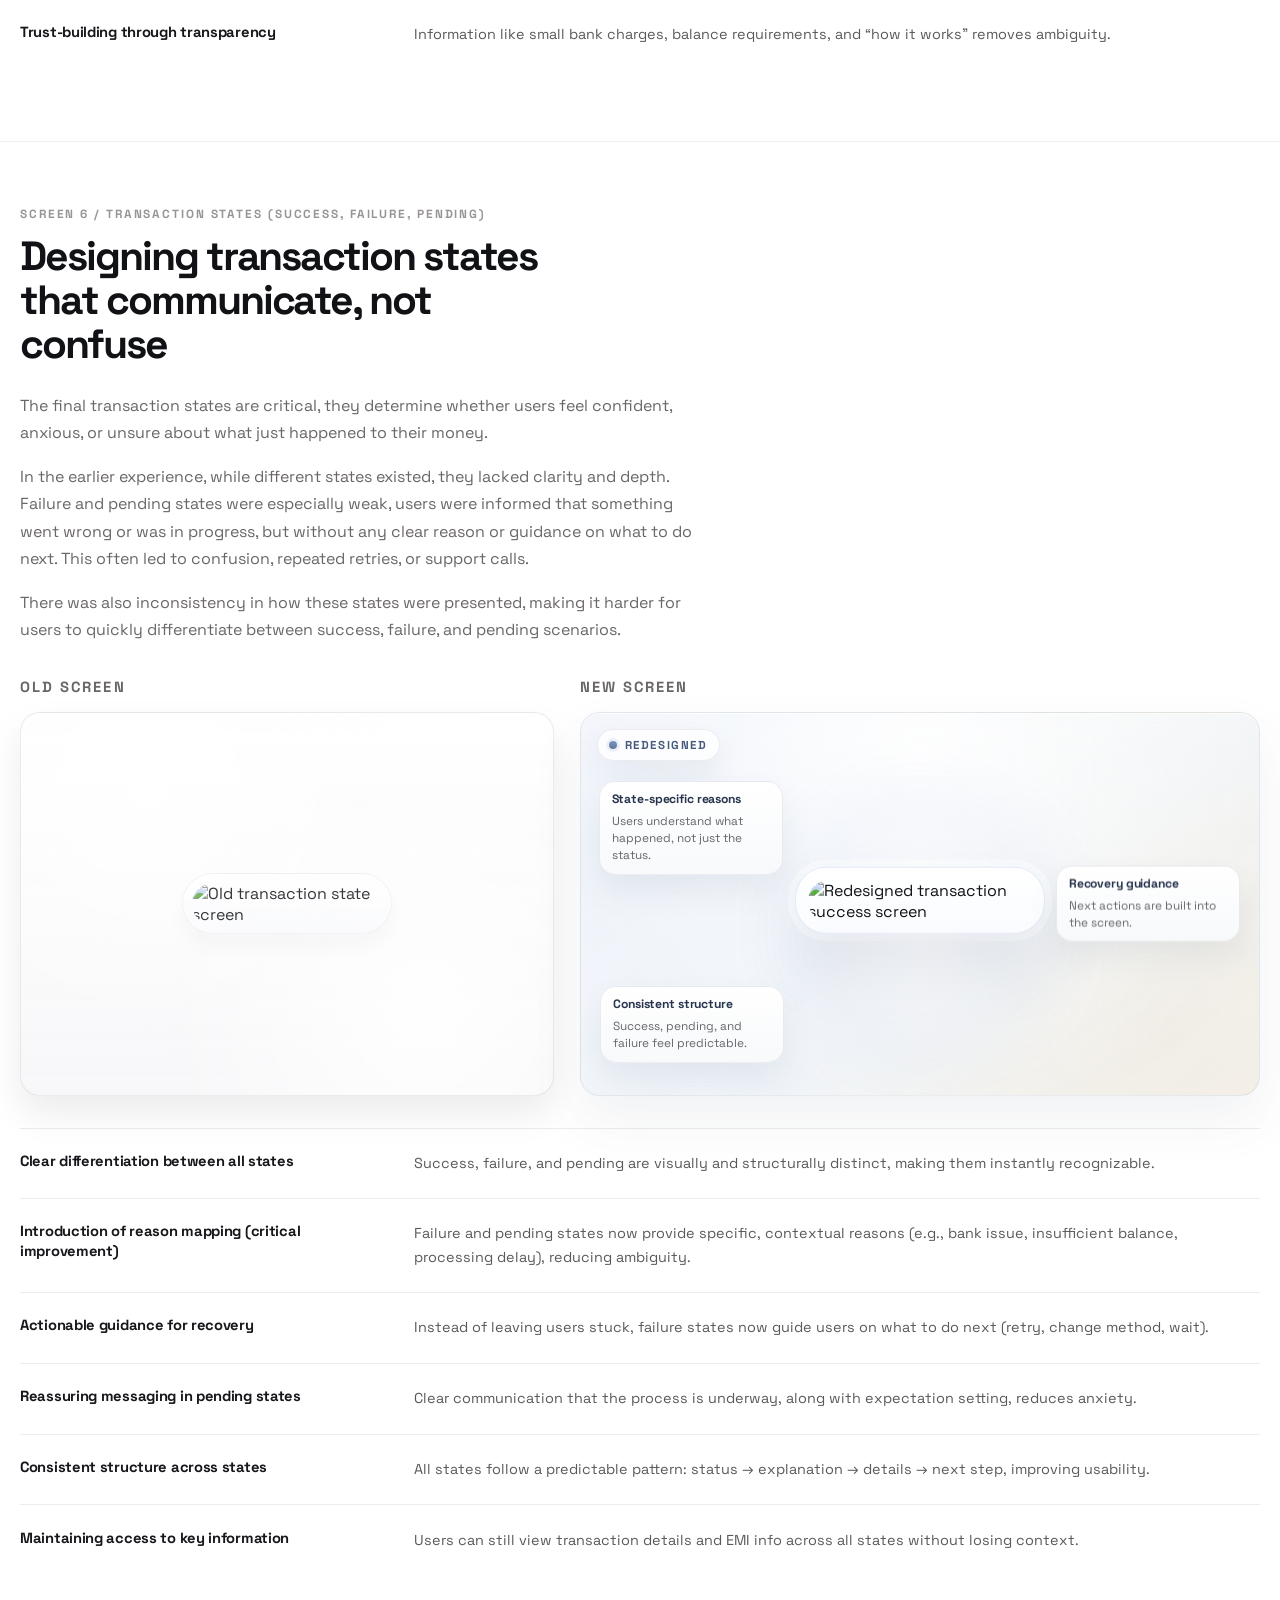
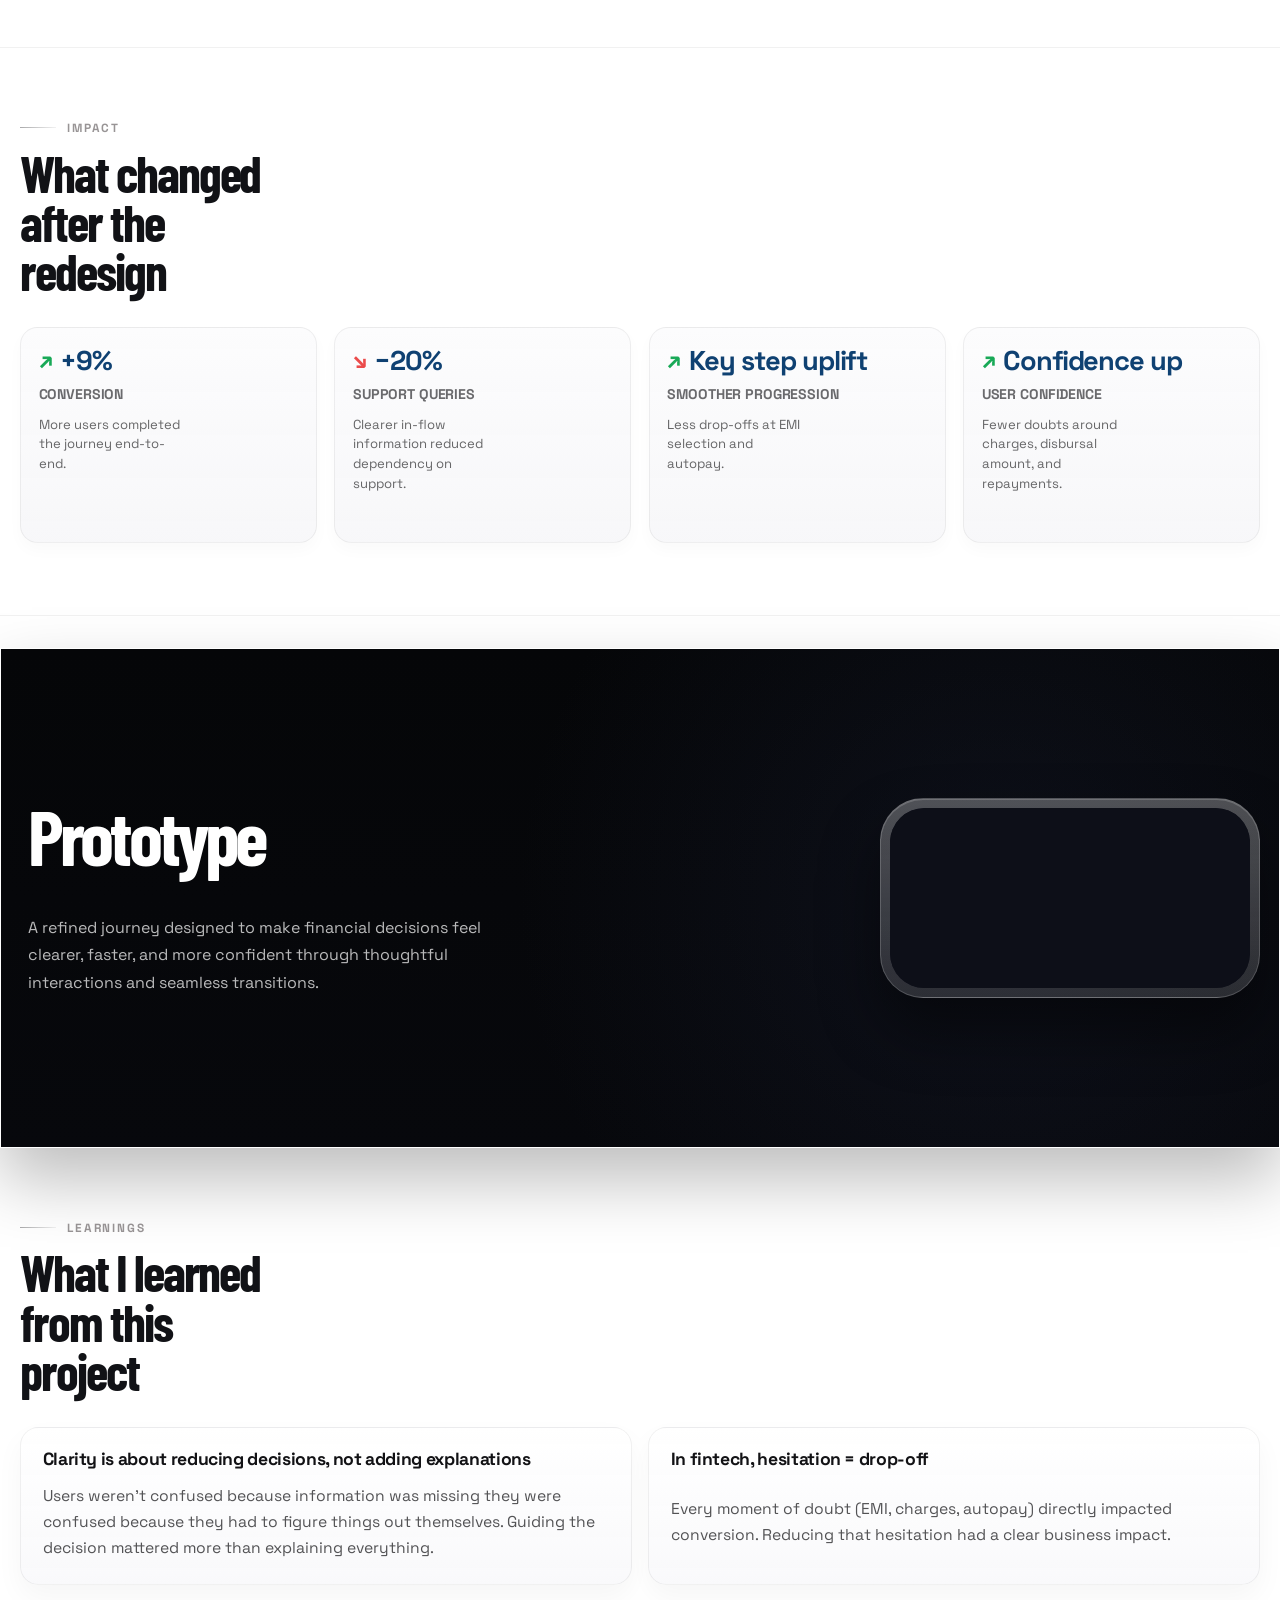
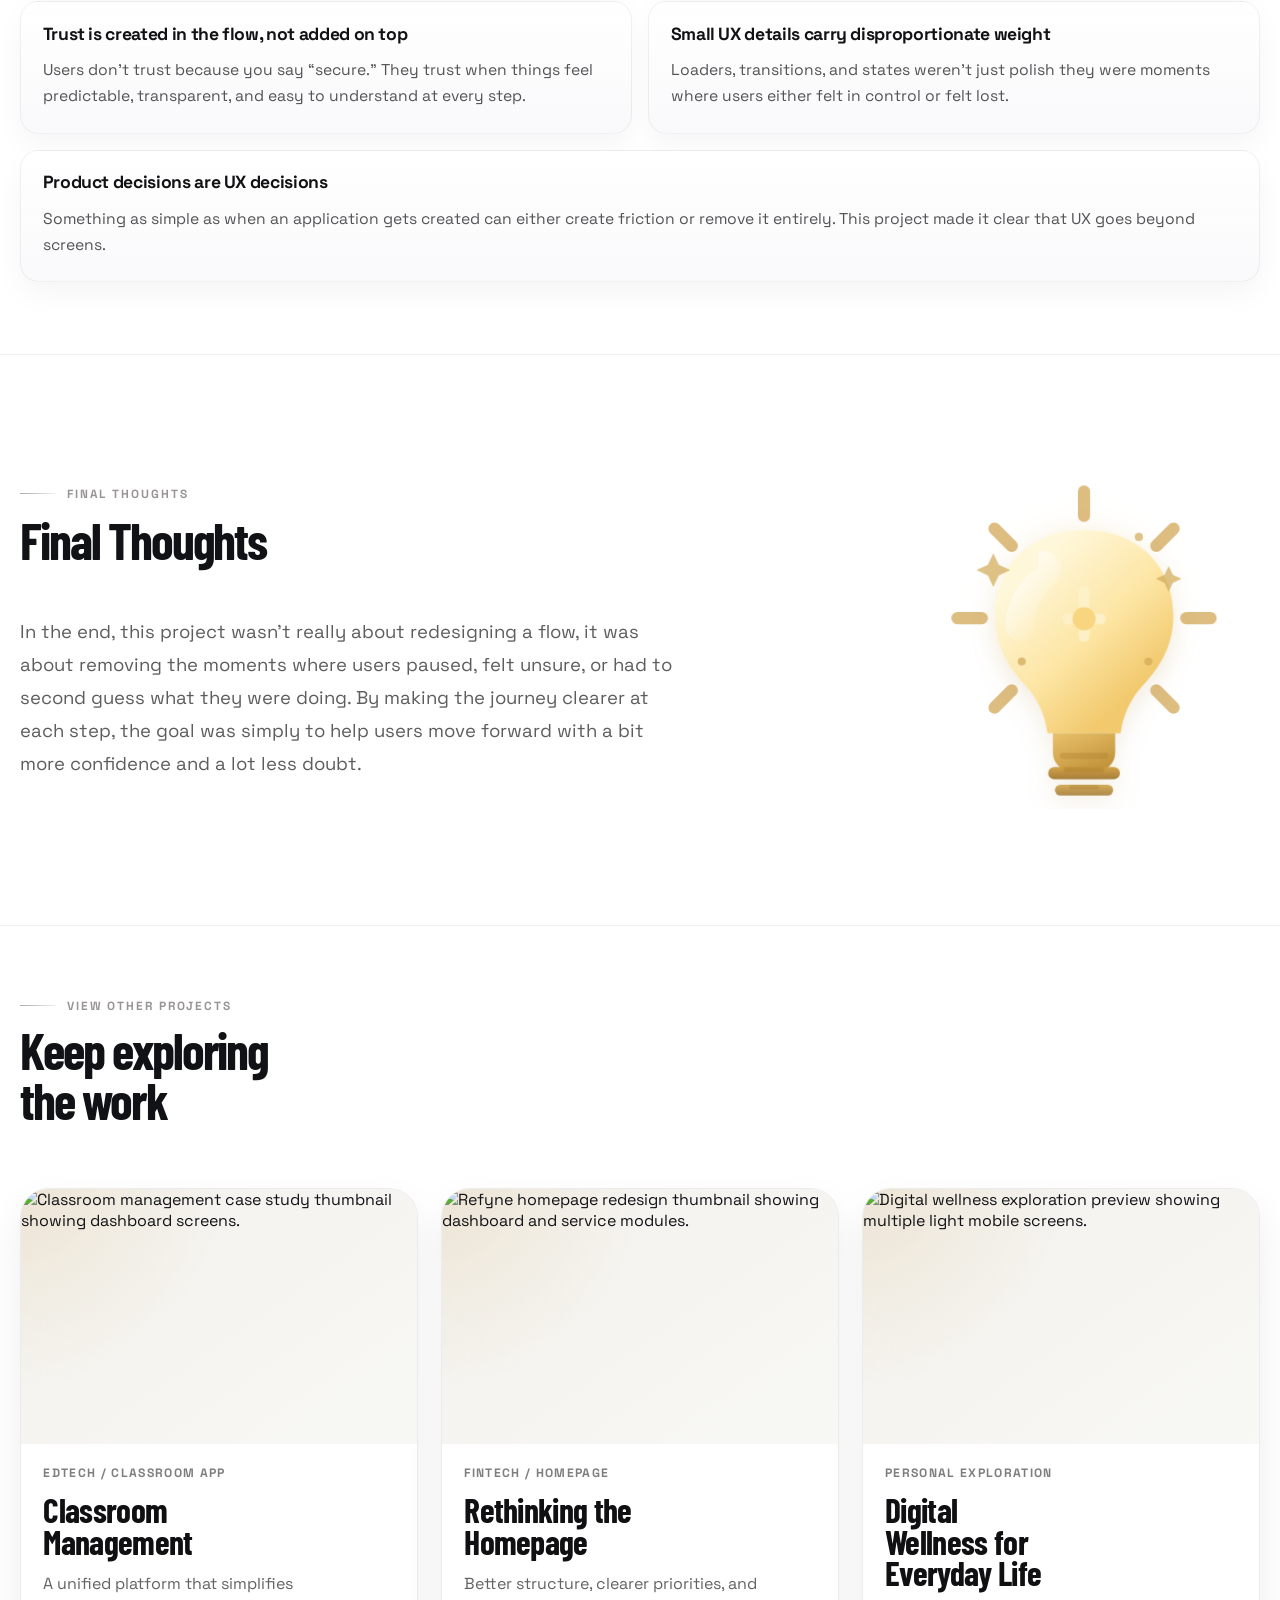
==== commit 01e5de9d: "Update lending amount selection screen" ====
--- a/lending-case-study.html
+++ b/lending-case-study.html
@@ -790,7 +790,7 @@
                 <div class="case-doc-optimisation-compare__frame case-doc-optimisation-compare__frame--new">
                   <img
                     class="case-doc-optimisation-compare__image"
-                    src="./assets/lending-enter-amount-new-v1.png"
+                    src="./assets/lending-enter-amount-new-v1.png?v=20260624-v3"
                     alt="Redesigned enter amount screen with clearer amount entry, slider, and primary CTA"
                   />
                 </div>
